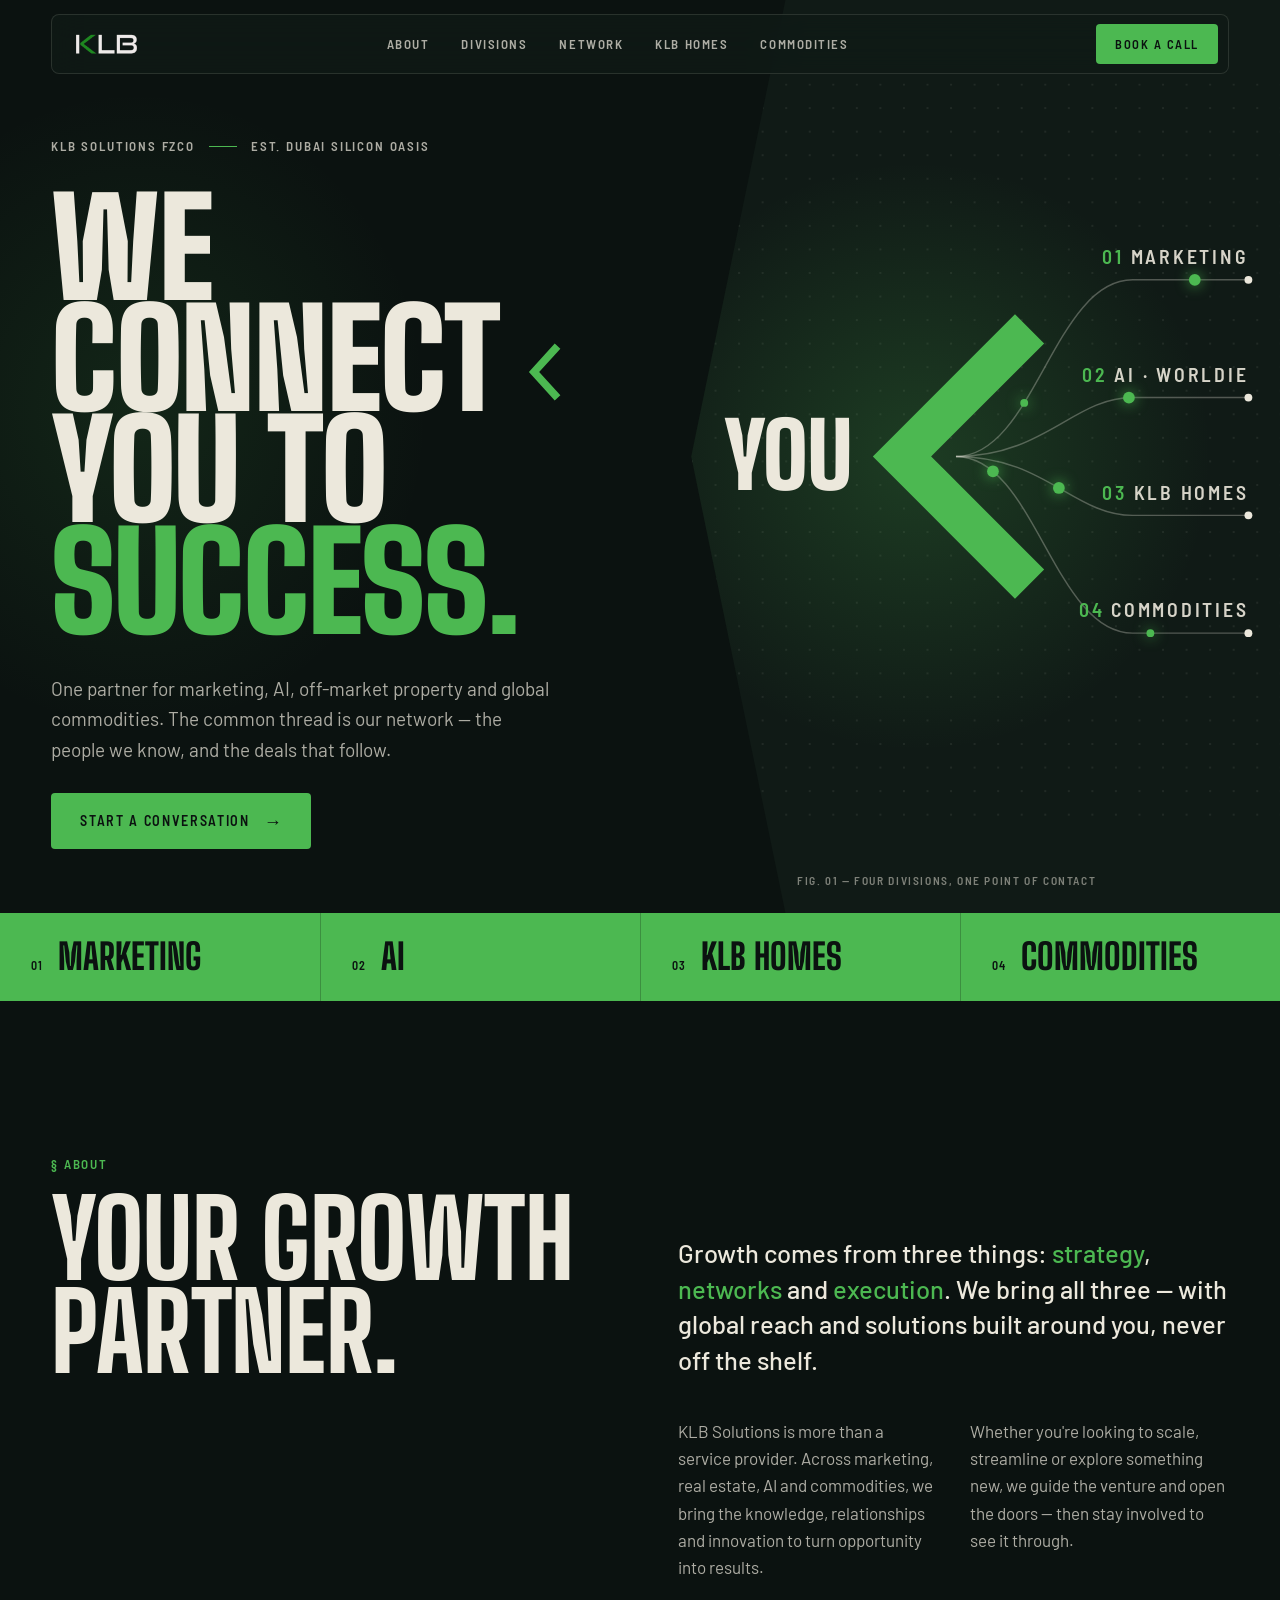
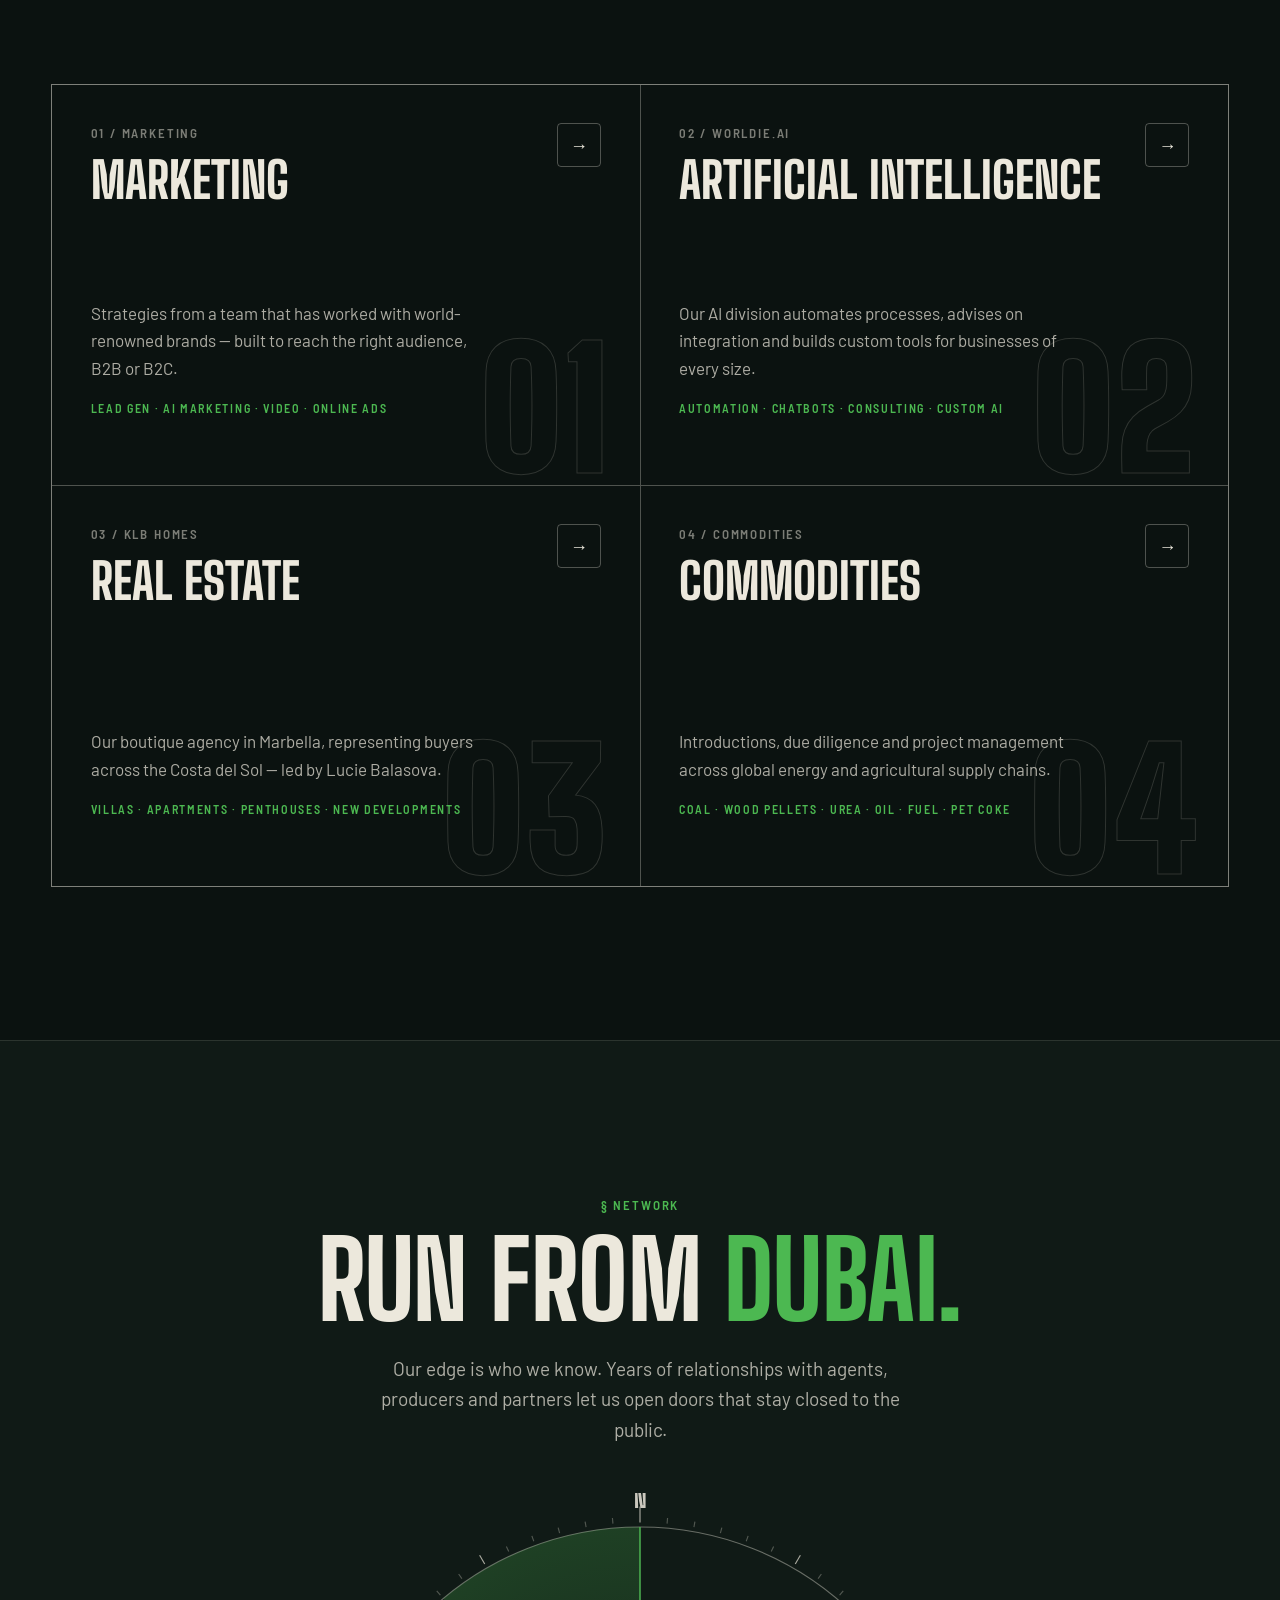
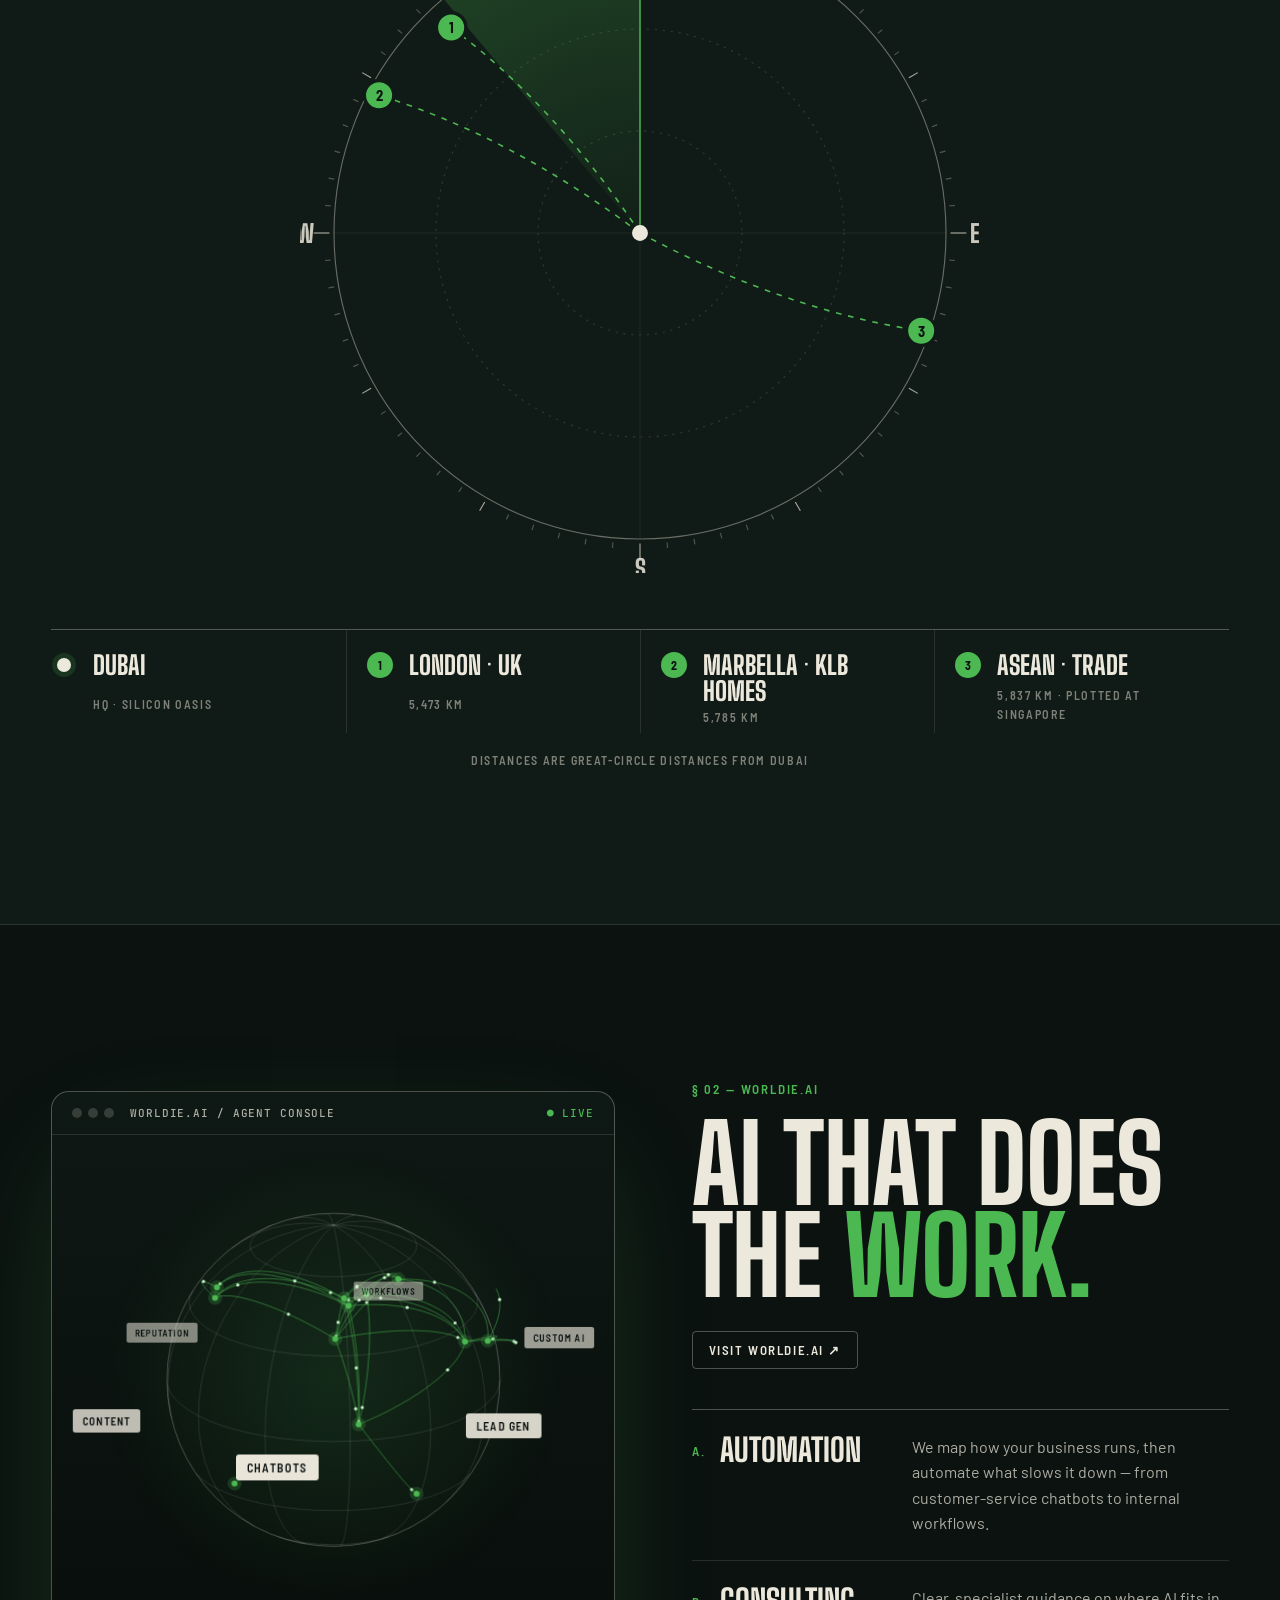
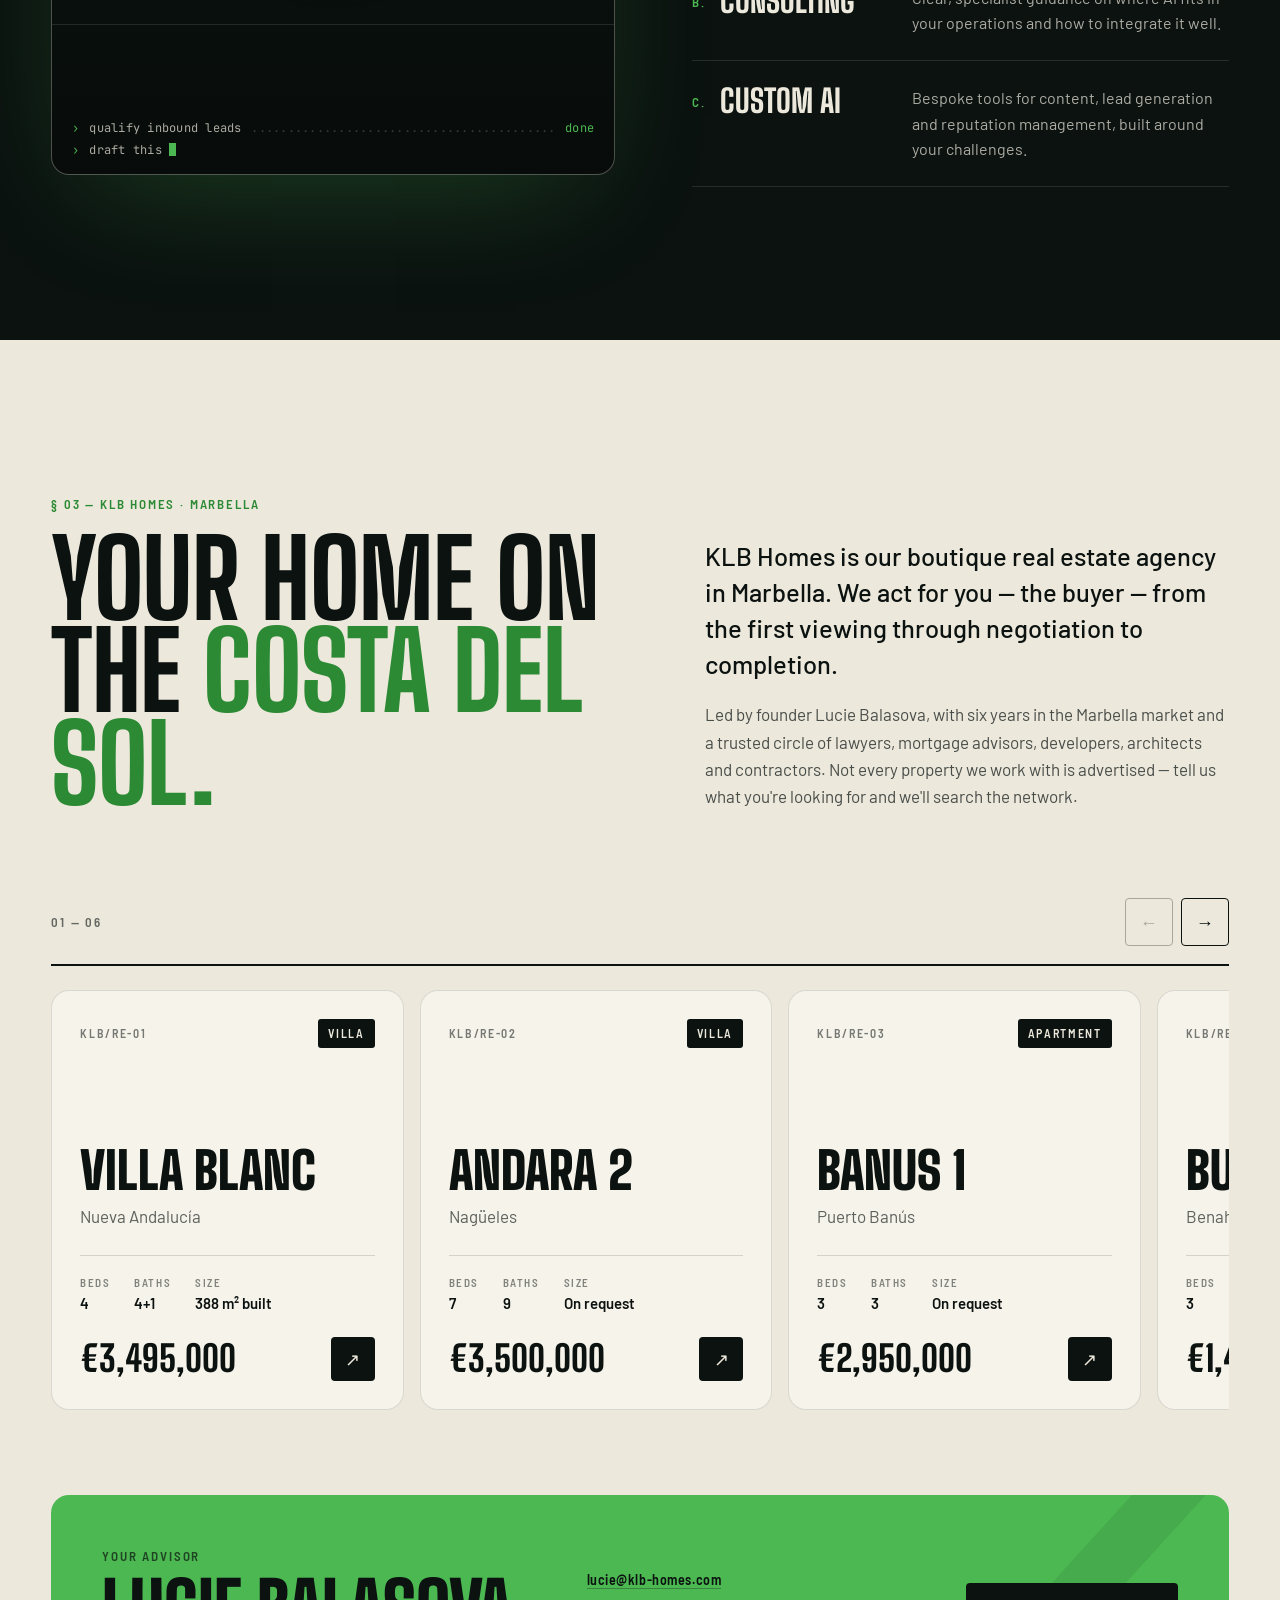
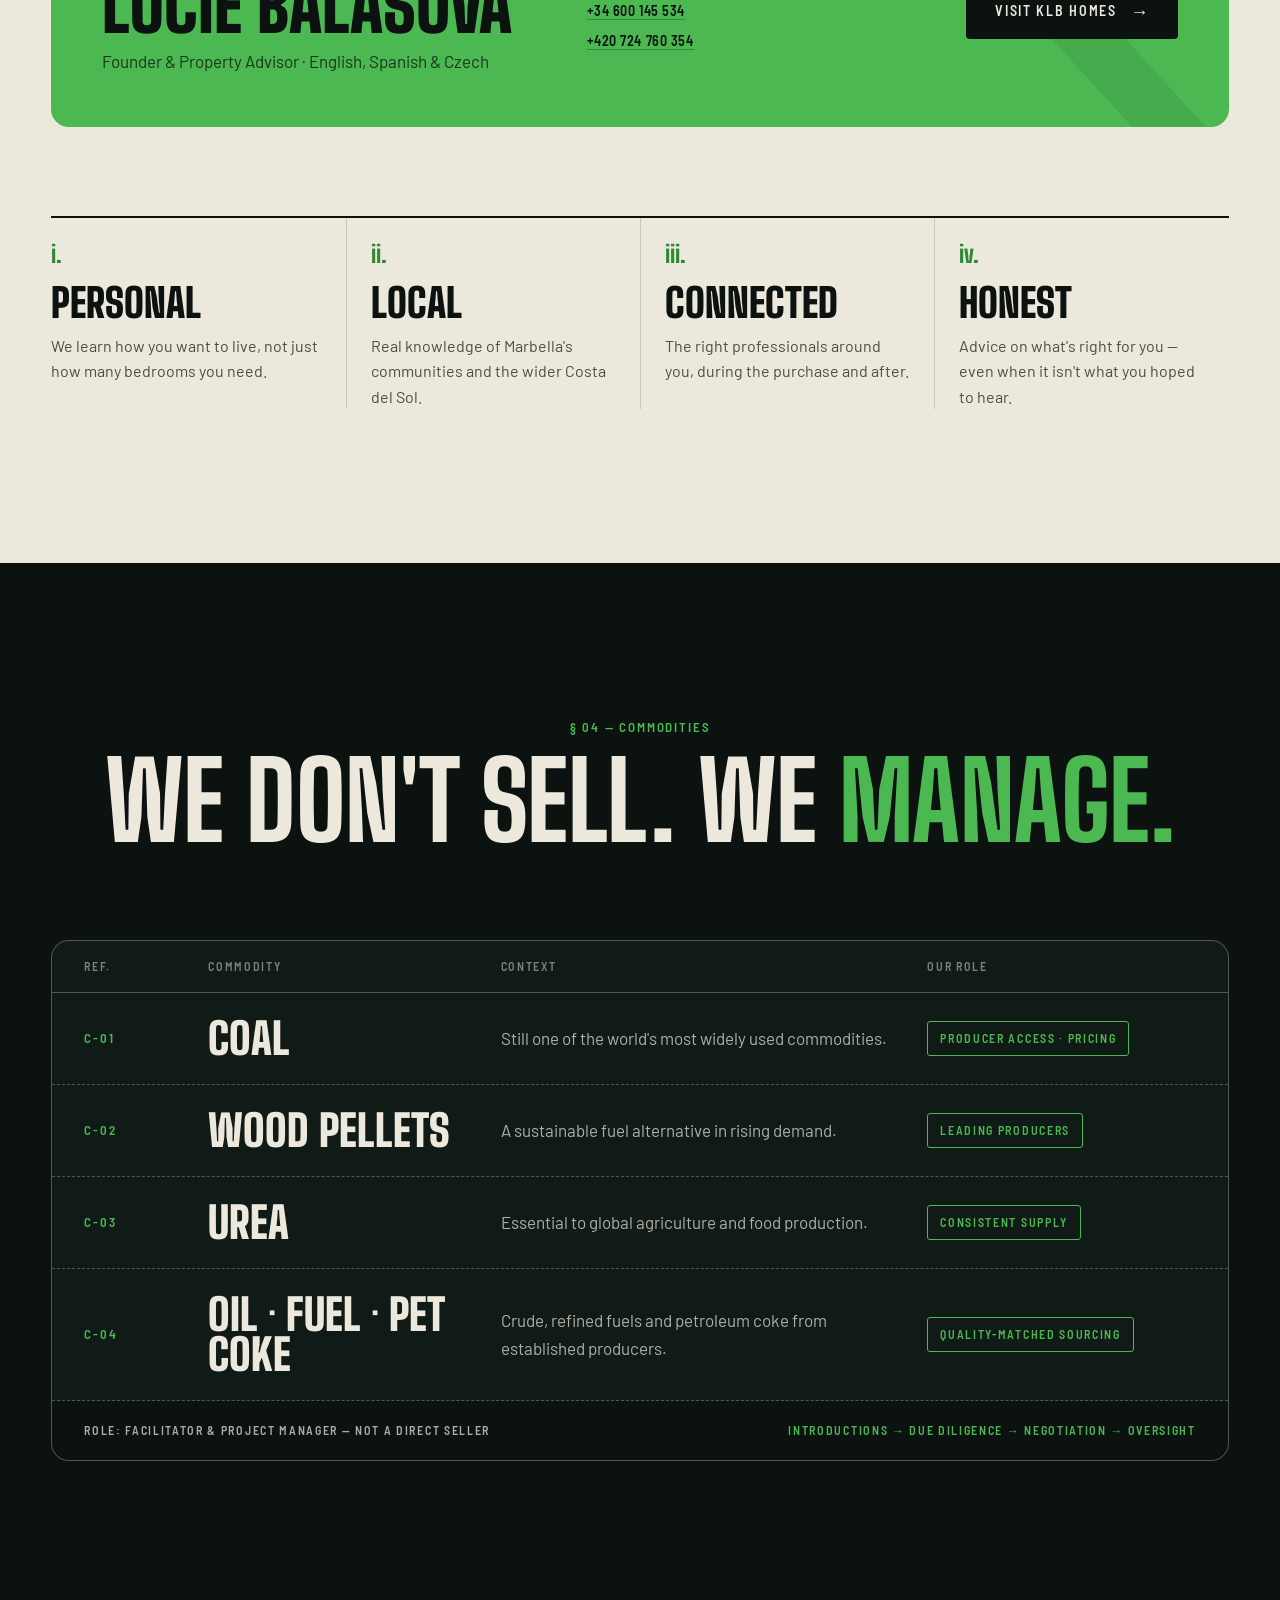
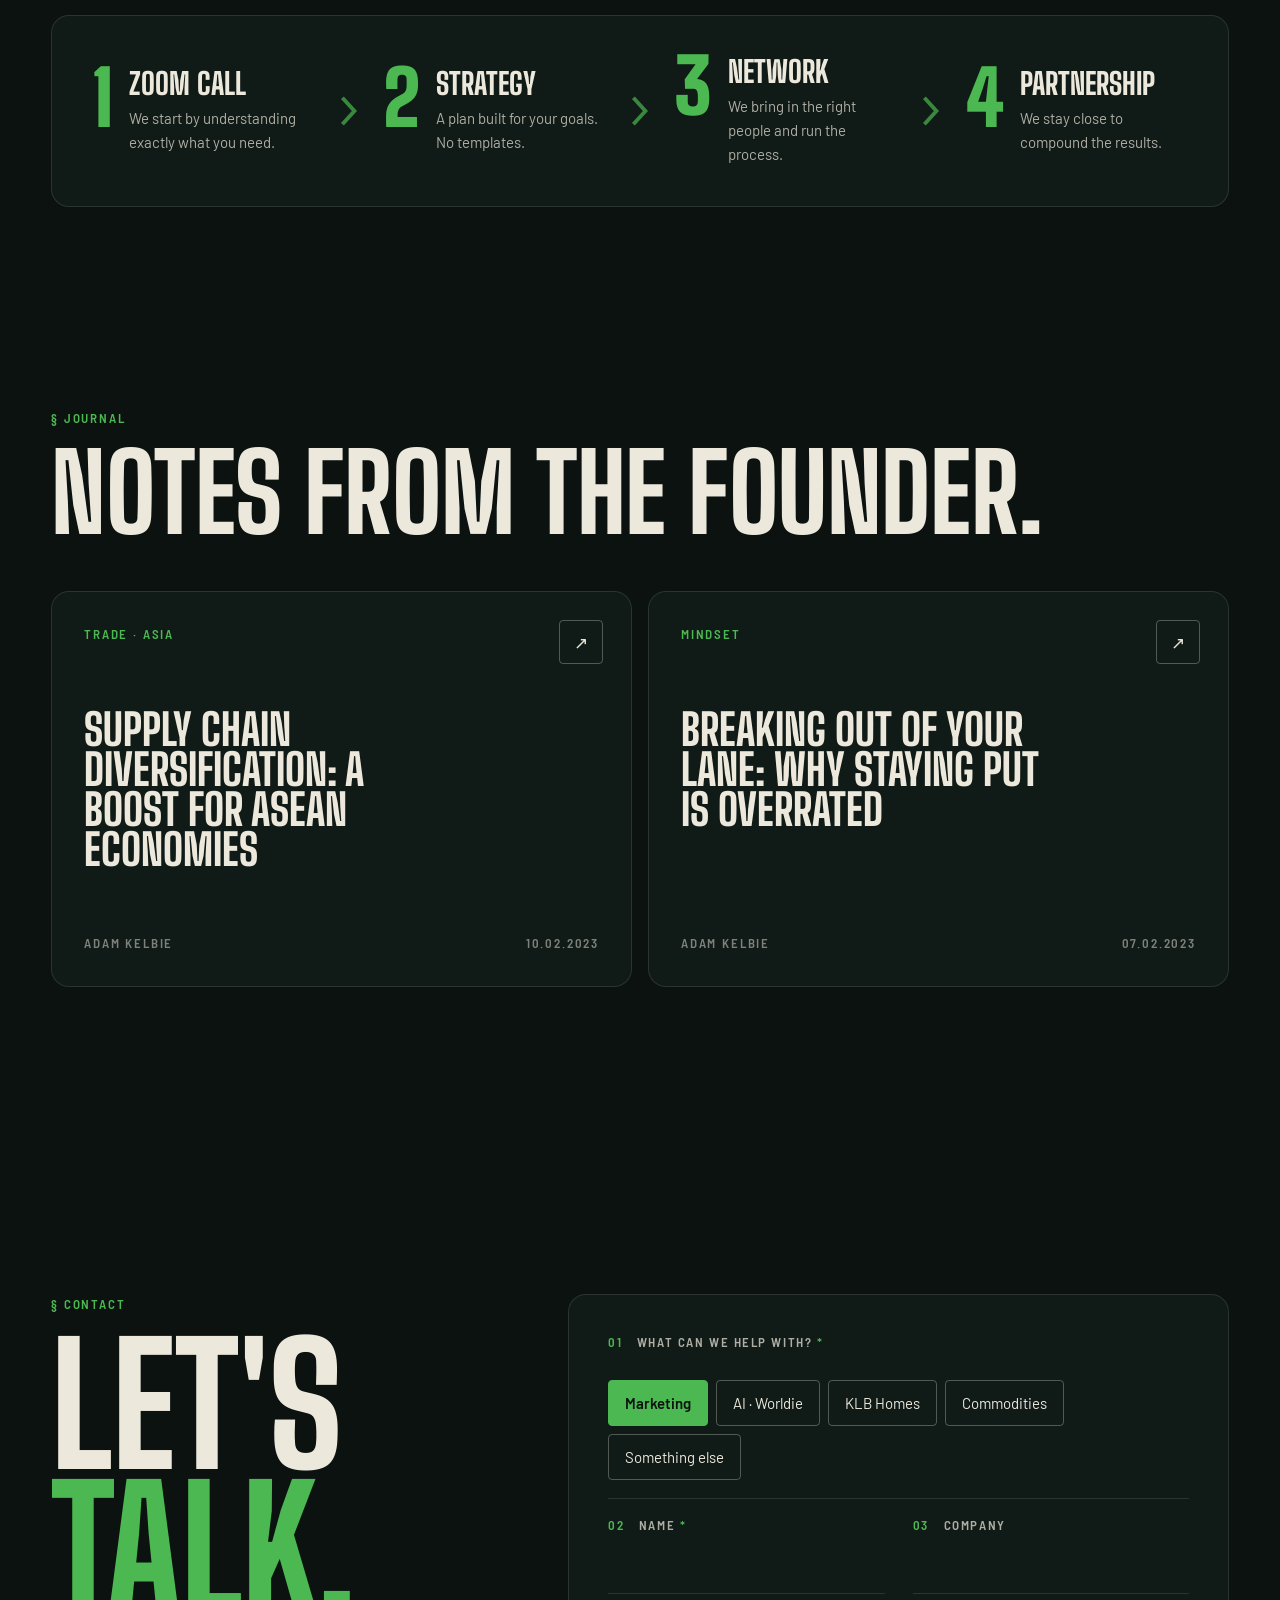
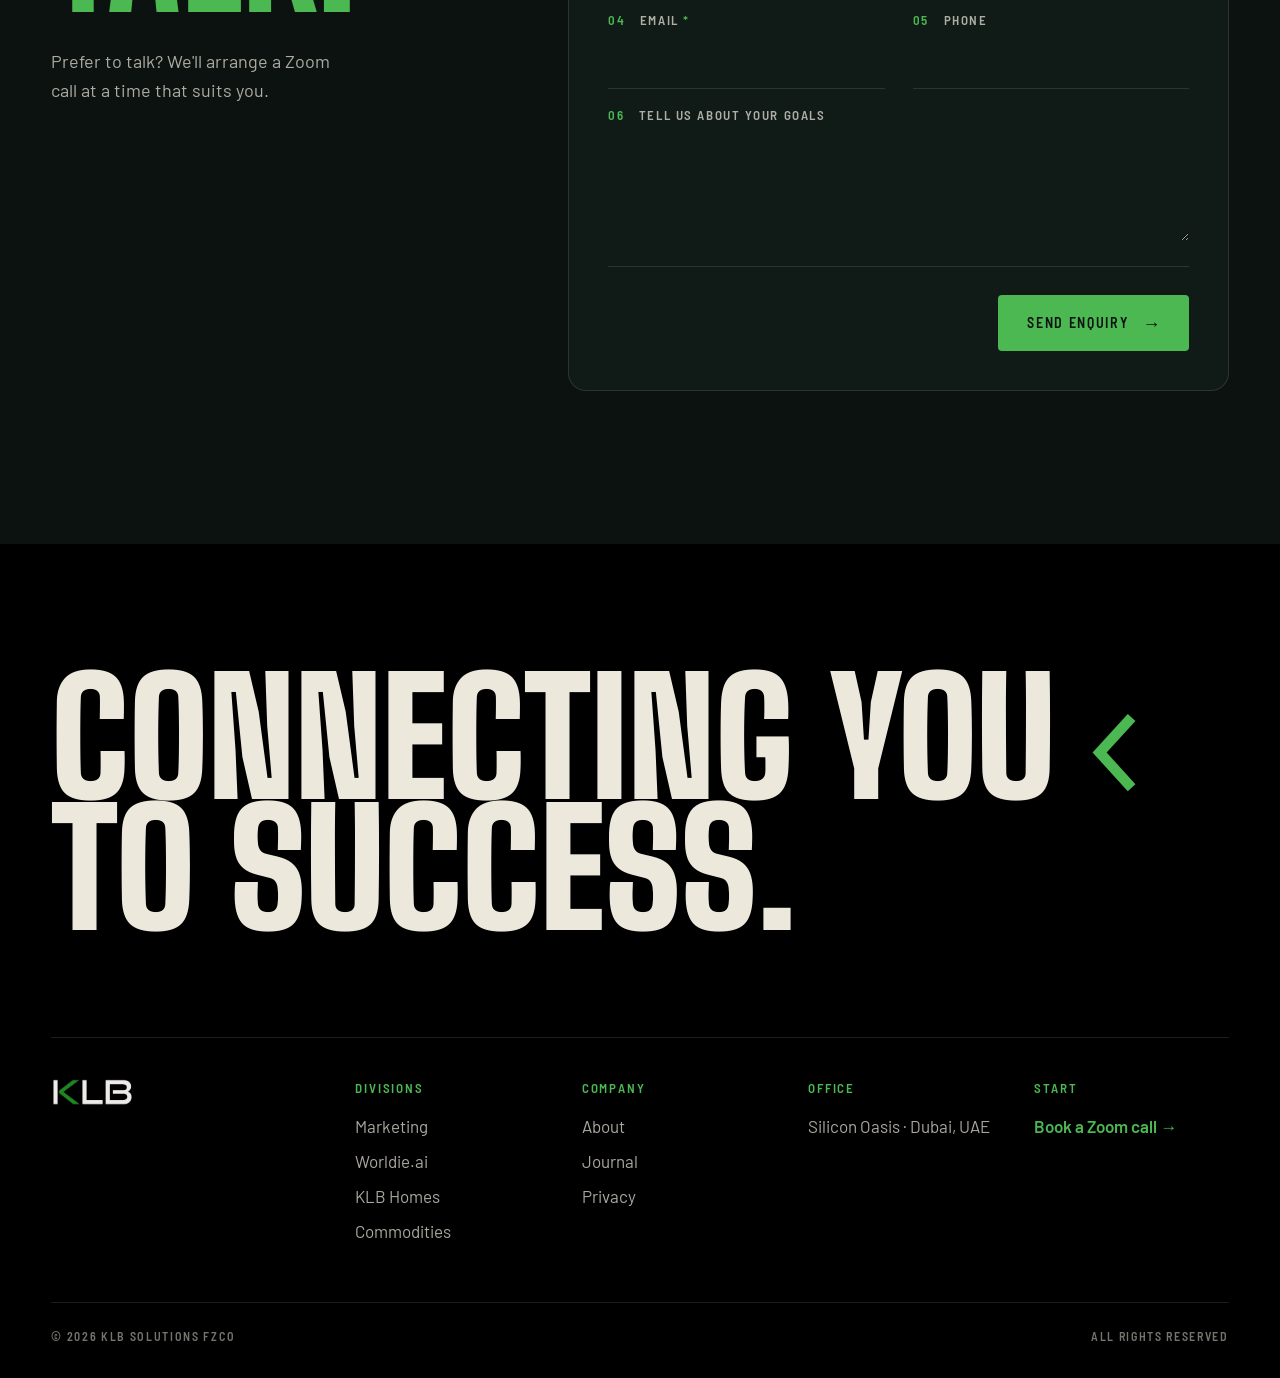
==== index.html @ 670a2d60 "Fix favicon: match the KLB logo and add PNG/ICO fallbacks The icon now uses the logo's K (bar plus f" ====
<!doctype html>
<html lang="en">
<head>
  <meta charset="utf-8">
  <meta name="viewport" content="width=device-width, initial-scale=1">
  <title>KLB Solutions — Marketing, AI, Real Estate &amp; Commodities | Dubai</title>
  <meta name="description" content="KLB Solutions FZCO is a Dubai-based connector across marketing, AI (Worldie.ai), off-market real estate (KLB Homes) and commodities facilitation.">
  <link rel="canonical" href="https://klb-solutions.com/">

  <meta property="og:type" content="website">
  <meta property="og:url" content="https://klb-solutions.com/">
  <meta property="og:title" content="KLB Solutions — Connecting you to success">
  <meta property="og:description" content="Marketing, AI, real estate and commodities — one network, run from Dubai Silicon Oasis.">
  <meta property="og:image" content="https://klb-solutions.com/assets/klb-logo.png">
  <meta name="twitter:card" content="summary_large_image">
  <meta name="twitter:title" content="KLB Solutions — Connecting you to success">
  <meta name="twitter:description" content="Marketing, AI, real estate and commodities — one network, run from Dubai Silicon Oasis.">
  <meta name="twitter:image" content="https://klb-solutions.com/assets/klb-logo.png">
  <meta name="theme-color" content="#0B1210">

  <link rel="icon" href="assets/favicon.ico" sizes="any">
  <link rel="icon" href="assets/favicon.svg" type="image/svg+xml">
  <link rel="icon" href="assets/favicon-32.png" type="image/png" sizes="32x32">
  <link rel="apple-touch-icon" href="assets/apple-touch-icon.png">
  <link rel="preconnect" href="https://fonts.googleapis.com">
  <link rel="preconnect" href="https://fonts.gstatic.com" crossorigin>
  <link href="https://fonts.googleapis.com/css2?family=Big+Shoulders+Display:wght@500;700;800;900&family=Barlow:wght@400;500;600&family=Barlow+Semi+Condensed:wght@500;600&family=JetBrains+Mono:wght@400;500&display=swap" rel="stylesheet">
  <link rel="stylesheet" href="styles.css">
</head>
<body>

<svg width="0" height="0" style="position:absolute" aria-hidden="true">
  <symbol id="chev" viewBox="0 0 60 100"><path d="M52 6 12 50l40 44" fill="none" stroke="currentColor" stroke-width="13" stroke-linejoin="miter" stroke-miterlimit="10"/></symbol>
  <symbol id="chev-r" viewBox="0 0 60 100"><path d="M8 6l40 44-40 44" fill="none" stroke="currentColor" stroke-width="13" stroke-linejoin="miter" stroke-miterlimit="10"/></symbol>
</svg>

<a class="skip" href="#main">Skip to content</a>

<!-- ============ Header ============ -->
<header class="site-header" id="top">
  <div class="header-pill">
    <button class="menu-btn" aria-expanded="false" aria-controls="mobile-nav">Menu</button>
    <nav class="nav-main" aria-label="Primary">
      <a href="#about">About</a>
      <a href="#divisions">Divisions</a>
      <a href="#network">Network</a>
      <a href="#homes">KLB Homes</a>
      <a href="#commodities">Commodities</a>
    </nav>
    <a class="logo" href="#top" aria-label="KLB Solutions — home">
      <img src="assets/klb-logo.png" alt="KLB" width="856" height="291">
    </a>
    <div class="header-right">
      <a class="btn btn-green btn-sm" href="#contact">Book a call</a>
    </div>
  </div>
  <nav class="mobile-nav" id="mobile-nav" aria-label="Mobile" hidden>
    <a href="#about">About</a>
    <a href="#divisions">Divisions</a>
    <a href="#network">Network</a>
    <a href="#homes">KLB Homes</a>
    <a href="#commodities">Commodities</a>
  </nav>
</header>

<main id="main">

<!-- ============ 1. Hero ============ -->
<section class="hero">
  <div class="hero-text">
    <div class="hero-meta mono">
      <span>KLB Solutions FZCO</span>
      <span class="sep" aria-hidden="true"></span>
      <span>Est. Dubai Silicon Oasis</span>
    </div>
    <h1 class="hero-title">
      <span class="line">We</span>
      <span class="line">connect <svg class="chev-inline" aria-label="&lt;"><use href="#chev"/></svg></span>
      <span class="line">you to</span>
      <span class="line accent">success.</span>
    </h1>
    <div class="hero-foot">
      <p class="hero-intro">One partner for marketing, AI, off-market property and global commodities. The common thread is our network — the people we know, and the deals that follow.</p>
      <a class="btn btn-green" href="#contact">Start a conversation <span class="arr">→</span></a>
    </div>
  </div>

  <figure class="hero-fig">
    <div class="hero-panel">
      <svg class="hero-svg" viewBox="0 0 600 760" preserveAspectRatio="xMidYMid meet" role="img" aria-label="Four divisions — Marketing, AI · Worldie, KLB Homes and Commodities — converge on the KLB chevron pointing at you">
        <defs>
          <pattern id="dots" width="24" height="24" patternUnits="userSpaceOnUse">
            <circle cx="1" cy="1" r="1" fill="rgba(236,232,220,.1)"/>
          </pattern>
          <radialGradient id="glow" cx="230" cy="380" r="300" gradientUnits="userSpaceOnUse">
            <stop offset="0" stop-color="#4CB851" stop-opacity=".22"/>
            <stop offset="1" stop-color="#4CB851" stop-opacity="0"/>
          </radialGradient>
        </defs>
        <rect width="600" height="760" fill="url(#dots)"/>
        <rect width="600" height="760" fill="url(#glow)"/>

        <g class="routes">
          <path id="r1" d="M568 200 H450 C370 200 350 380 270 380"/>
          <path id="r2" d="M568 320 H450 C390 320 360 380 270 380"/>
          <path id="r3" d="M568 440 H450 C390 440 360 380 270 380"/>
          <path id="r4" d="M568 560 H450 C370 560 350 380 270 380"/>
        </g>
        <g class="route-labels svg-label">
          <text x="568" y="184" text-anchor="end"><tspan class="n">01</tspan> Marketing</text>
          <text x="568" y="304" text-anchor="end"><tspan class="n">02</tspan> AI · Worldie</text>
          <text x="568" y="424" text-anchor="end"><tspan class="n">03</tspan> KLB Homes</text>
          <text x="568" y="544" text-anchor="end"><tspan class="n">04</tspan> Commodities</text>
        </g>
        <g class="route-ends">
          <circle cx="568" cy="200" r="4"/><circle cx="568" cy="320" r="4"/>
          <circle cx="568" cy="440" r="4"/><circle cx="568" cy="560" r="4"/>
        </g>
        <g class="pulses">
          <circle r="6"><animateMotion dur="3.4s" repeatCount="indefinite" begin="0s"><mpath href="#r1"/></animateMotion></circle>
          <circle r="6"><animateMotion dur="3.4s" repeatCount="indefinite" begin="-.85s"><mpath href="#r2"/></animateMotion></circle>
          <circle r="6"><animateMotion dur="3.4s" repeatCount="indefinite" begin="-1.7s"><mpath href="#r3"/></animateMotion></circle>
          <circle r="6"><animateMotion dur="3.4s" repeatCount="indefinite" begin="-2.55s"><mpath href="#r4"/></animateMotion></circle>
          <circle r="4"><animateMotion dur="3.4s" repeatCount="indefinite" begin="-2.1s"><mpath href="#r1"/></animateMotion></circle>
          <circle r="4"><animateMotion dur="3.4s" repeatCount="indefinite" begin="-.4s"><mpath href="#r4"/></animateMotion></circle>
        </g>
        <path class="hero-chev" d="M345 250 215 380l130 130"/>
        <text class="you" x="34" y="414">YOU</text>
      </svg>
    </div>
    <figcaption class="mono">Fig. 01 — Four divisions, one point of contact</figcaption>
  </figure>
</section>

<!-- ============ 2. Division strip ============ -->
<nav class="strip" aria-label="Divisions">
  <a href="#marketing"><span class="mono">01</span> Marketing</a>
  <a href="#ai"><span class="mono">02</span> AI</a>
  <a href="#homes"><span class="mono">03</span> KLB Homes</a>
  <a href="#commodities"><span class="mono">04</span> Commodities</a>
</nav>

<!-- ============ 3. About + divisions index ============ -->
<section class="section wrap" id="about">
  <div class="about-head">
    <p class="label mono">§ About</p>
    <h2 class="h2 reveal">Your growth <em>partner.</em></h2>
    <p class="lead reveal">Growth comes from three things: <em>strategy</em>, <em>networks</em> and <em>execution</em>. We bring all three — with global reach and solutions built around you, never off the shelf.</p>
  </div>
  <div class="about-body">
    <p>KLB Solutions is more than a service provider. Across marketing, real estate, AI and commodities, we bring the knowledge, relationships and innovation to turn opportunity into results.</p>
    <p>Whether you're looking to scale, streamline or explore something new, we guide the venture and open the doors — then stay involved to see it through.</p>
  </div>

  <div class="index" id="divisions">
    <a class="index-row" href="#marketing" id="marketing">
      <span class="idx-num" aria-hidden="true">01</span>
      <span class="idx-main">
        <span class="mono idx-label">01 / Marketing</span>
        <span class="idx-head">Marketing</span>
      </span>
      <span class="idx-side">
        <span class="idx-desc">Strategies from a team that has worked with world-renowned brands — built to reach the right audience, B2B or B2C.</span>
        <span class="idx-tags mono">Lead gen · AI marketing · Video · Online ads</span>
      </span>
      <span class="idx-arr" aria-hidden="true">→</span>
    </a>
    <a class="index-row" href="#ai">
      <span class="idx-num" aria-hidden="true">02</span>
      <span class="idx-main">
        <span class="mono idx-label">02 / Worldie.ai</span>
        <span class="idx-head">Artificial Intelligence</span>
      </span>
      <span class="idx-side">
        <span class="idx-desc">Our AI division automates processes, advises on integration and builds custom tools for businesses of every size.</span>
        <span class="idx-tags mono">Automation · Chatbots · Consulting · Custom AI</span>
      </span>
      <span class="idx-arr" aria-hidden="true">→</span>
    </a>
    <a class="index-row" href="#homes">
      <span class="idx-num" aria-hidden="true">03</span>
      <span class="idx-main">
        <span class="mono idx-label">03 / KLB Homes</span>
        <span class="idx-head">Real Estate</span>
      </span>
      <span class="idx-side">
        <span class="idx-desc">Our boutique agency in Marbella, representing buyers across the Costa del Sol — led by Lucie Balasova.</span>
        <span class="idx-tags mono">Villas · Apartments · Penthouses · New developments</span>
      </span>
      <span class="idx-arr" aria-hidden="true">→</span>
    </a>
    <a class="index-row" href="#commodities">
      <span class="idx-num" aria-hidden="true">04</span>
      <span class="idx-main">
        <span class="mono idx-label">04 / Commodities</span>
        <span class="idx-head">Commodities</span>
      </span>
      <span class="idx-side">
        <span class="idx-desc">Introductions, due diligence and project management across global energy and agricultural supply chains.</span>
        <span class="idx-tags mono">Coal · Wood pellets · Urea · Oil · Fuel · Pet coke</span>
      </span>
      <span class="idx-arr" aria-hidden="true">→</span>
    </a>
  </div>
</section>

<!-- ============ 4. Network ============ -->
<section class="section section-deep" id="network">
  <div class="wrap">
    <div class="center-head">
      <p class="label mono">§ Network</p>
      <h2 class="h2 reveal">Run from <em class="accent">Dubai.</em></h2>
      <p class="body-lg">Our edge is who we know. Years of relationships with agents, producers and partners let us open doors that stay closed to the public.</p>
    </div>
    <div class="radar-wrap">
      <svg class="radar" id="radar" viewBox="0 0 600 600" role="img" aria-label="Range chart centred on Dubai with rings at 2,000, 4,000 and 6,000 km, showing routes to London, Marbella and Singapore"></svg>
    </div>
    <ol class="legend">
      <li><span class="mk mk-hq" aria-hidden="true"></span><span class="lg-place">Dubai</span><span class="lg-note mono">HQ · Silicon Oasis</span></li>
      <li><span class="mk" aria-hidden="true">1</span><span class="lg-place">London · UK</span><span class="lg-note mono">5,473 km</span></li>
      <li><span class="mk" aria-hidden="true">2</span><span class="lg-place">Marbella · KLB Homes</span><span class="lg-note mono">5,785 km</span></li>
      <li><span class="mk" aria-hidden="true">3</span><span class="lg-place">ASEAN · trade</span><span class="lg-note mono">5,837 km · plotted at Singapore</span></li>
    </ol>
    <p class="fine mono">Distances are great-circle distances from Dubai</p>
  </div>
</section>

<!-- ============ 5. AI — Worldie.ai ============ -->
<section class="section wrap" id="ai">
  <div class="ai">
    <div class="console" aria-label="Illustrative Worldie.ai agent console">
      <div class="console-bar mono">
        <span class="dots" aria-hidden="true"><i></i><i></i><i></i></span>
        <span>worldie.ai / agent console</span>
        <span class="live">● Live</span>
      </div>
      <div class="console-stage">
        <canvas id="globe" aria-hidden="true"></canvas>
        <div class="orbit" id="orbit" aria-hidden="true">
          <span>Lead gen</span><span>Chatbots</span><span>Content</span><span>Reputation</span><span>Workflows</span><span>Custom AI</span>
        </div>
      </div>
      <div class="console-log mono" id="console-log" aria-live="off"></div>
    </div>

    <div class="ai-copy">
      <p class="label mono">§ 02 — Worldie.ai</p>
      <h2 class="h2 reveal">AI that does the <em class="accent">work.</em></h2>
      <a class="link-ext" href="https://www.worldie.ai" target="_blank" rel="noopener">Visit worldie.ai ↗</a>
      <dl class="services">
        <div><dt><span class="mono">A.</span> Automation</dt><dd>We map how your business runs, then automate what slows it down — from customer-service chatbots to internal workflows.</dd></div>
        <div><dt><span class="mono">B.</span> Consulting</dt><dd>Clear, specialist guidance on where AI fits in your operations and how to integrate it well.</dd></div>
        <div><dt><span class="mono">C.</span> Custom AI</dt><dd>Bespoke tools for content, lead generation and reputation management, built around your challenges.</dd></div>
      </dl>
    </div>
  </div>
</section>

<!-- ============ 6. KLB Homes ============ -->
<section class="section section-cream" id="homes">
  <div class="wrap">
    <div class="homes-head">
      <div>
        <p class="label mono">§ 03 — KLB Homes · Marbella</p>
        <h2 class="h2 reveal">Your home on the <em class="accent">Costa del Sol.</em></h2>
      </div>
      <div class="reveal">
        <p class="lead">KLB Homes is our boutique real estate agency in Marbella. We act for you — the buyer — from the first viewing through negotiation to completion.</p>
        <p class="body">Led by founder Lucie Balasova, with six years in the Marbella market and a trusted circle of lawyers, mortgage advisors, developers, architects and contractors. Not every property we work with is advertised — tell us what you're looking for and we'll search the network.</p>
      </div>
    </div>

    <div class="ls-bar">
      <span class="mono ls-count" aria-hidden="true">01 — 06</span>
      <div class="ls-nav">
        <button type="button" data-dir="-1" aria-label="Previous listings">←</button>
        <button type="button" data-dir="1" aria-label="Next listings">→</button>
      </div>
    </div>
    <div class="listings" id="listings" tabindex="0" aria-label="Listings">
      <a class="listing" href="https://klb-homes.vercel.app/buy/villa-blanc" target="_blank" rel="noopener">
        <div class="ls-top mono"><span>KLB/RE-01</span><span class="pill">Villa</span></div>
        <h3>Villa Blanc</h3><p class="ls-area">Nueva Andalucía</p>
        <dl class="ls-specs"><div><dt class="mono">Beds</dt><dd>4</dd></div><div><dt class="mono">Baths</dt><dd>4+1</dd></div><div><dt class="mono">Size</dt><dd>388 m² built</dd></div></dl>
        <div class="ls-price"><span>€3,495,000</span><span class="arr">↗</span></div>
      </a>
      <a class="listing" href="https://klb-homes.vercel.app/buy/andara-2" target="_blank" rel="noopener">
        <div class="ls-top mono"><span>KLB/RE-02</span><span class="pill">Villa</span></div>
        <h3>Andara 2</h3><p class="ls-area">Nagüeles</p>
        <dl class="ls-specs"><div><dt class="mono">Beds</dt><dd>7</dd></div><div><dt class="mono">Baths</dt><dd>9</dd></div><div><dt class="mono">Size</dt><dd>On request</dd></div></dl>
        <div class="ls-price"><span>€3,500,000</span><span class="arr">↗</span></div>
      </a>
      <a class="listing" href="https://klb-homes.vercel.app/buy/banus-1" target="_blank" rel="noopener">
        <div class="ls-top mono"><span>KLB/RE-03</span><span class="pill">Apartment</span></div>
        <h3>Banus 1</h3><p class="ls-area">Puerto Banús</p>
        <dl class="ls-specs"><div><dt class="mono">Beds</dt><dd>3</dd></div><div><dt class="mono">Baths</dt><dd>3</dd></div><div><dt class="mono">Size</dt><dd>On request</dd></div></dl>
        <div class="ls-price"><span>€2,950,000</span><span class="arr">↗</span></div>
      </a>
      <a class="listing" href="https://klb-homes.vercel.app/buy/buenavista-ph" target="_blank" rel="noopener">
        <div class="ls-top mono"><span>KLB/RE-04</span><span class="pill">Penthouse</span></div>
        <h3>Buenavista PH</h3><p class="ls-area">Benahavís</p>
        <dl class="ls-specs"><div><dt class="mono">Beds</dt><dd>3</dd></div><div><dt class="mono">Baths</dt><dd>2</dd></div><div><dt class="mono">Size</dt><dd>On request</dd></div></dl>
        <div class="ls-price"><span>€1,495,000</span><span class="arr">↗</span></div>
      </a>
      <a class="listing" href="https://klb-homes.vercel.app/buy/the-hills-1" target="_blank" rel="noopener">
        <div class="ls-top mono"><span>KLB/RE-05</span><span class="pill">Villa</span></div>
        <h3>The Hills 1</h3><p class="ls-area">La Quinta</p>
        <dl class="ls-specs"><div><dt class="mono">Beds</dt><dd>6</dd></div><div><dt class="mono">Baths</dt><dd>6</dd></div><div><dt class="mono">Size</dt><dd>On request</dd></div></dl>
        <div class="ls-price"><span>€13,800,000</span><span class="arr">↗</span></div>
      </a>
      <a class="listing" href="https://klb-homes.vercel.app/buy/cerquilla-59" target="_blank" rel="noopener">
        <div class="ls-top mono"><span>KLB/RE-06</span><span class="pill">Villa</span></div>
        <h3>Cerquilla 59</h3><p class="ls-area">La Cerquilla</p>
        <dl class="ls-specs"><div><dt class="mono">Beds</dt><dd>7</dd></div><div><dt class="mono">Baths</dt><dd>6</dd></div><div><dt class="mono">Size</dt><dd>2,548 m² plot</dd></div></dl>
        <div class="ls-price"><span>€7,950,000</span><span class="arr">↗</span></div>
      </a>
    </div>

    <div class="advisor">
      <div class="adv-mark" aria-hidden="true"><svg><use href="#chev"/></svg></div>
      <div class="adv-id">
        <p class="label mono">Your advisor</p>
        <p class="adv-name">Lucie Balasova</p>
        <p class="adv-role">Founder &amp; Property Advisor · English, Spanish &amp; Czech</p>
      </div>
      <ul class="adv-contact mono">
        <li><a href="mailto:lucie@klb-homes.com">lucie@klb-homes.com</a></li>
        <li><a href="tel:+34600145534">+34 600 145 534</a></li>
        <li><a href="tel:+420724760354">+420 724 760 354</a></li>
      </ul>
      <a class="btn btn-ink" href="https://klb-homes.vercel.app/" target="_blank" rel="noopener">Visit KLB Homes <span class="arr">→</span></a>
    </div>

    <ol class="principles">
      <li><span class="pr-no">i.</span><h3>Personal</h3><p>We learn how you want to live, not just how many bedrooms you need.</p></li>
      <li><span class="pr-no">ii.</span><h3>Local</h3><p>Real knowledge of Marbella's communities and the wider Costa del Sol.</p></li>
      <li><span class="pr-no">iii.</span><h3>Connected</h3><p>The right professionals around you, during the purchase and after.</p></li>
      <li><span class="pr-no">iv.</span><h3>Honest</h3><p>Advice on what's right for you — even when it isn't what you hoped to hear.</p></li>
    </ol>
  </div>
</section>

<!-- ============ 7. Commodities ============ -->
<section class="section wrap" id="commodities">
  <div class="center-head">
    <p class="label mono">§ 04 — Commodities</p>
    <h2 class="h2 reveal">We don't sell. We <em class="accent">manage.</em></h2>
  </div>

  <div class="manifest" role="table" aria-label="Commodities">
    <div class="mf-row mf-head mono" role="row">
      <span role="columnheader">Ref.</span><span role="columnheader">Commodity</span><span role="columnheader">Context</span><span role="columnheader">Our role</span>
    </div>
    <div class="mf-row" role="row">
      <span class="mono mf-ref" role="cell">C-01</span><span class="mf-name" role="cell">Coal</span><span class="mf-ctx" role="cell">Still one of the world's most widely used commodities.</span><span class="mono mf-role" role="cell">Producer access · pricing</span>
    </div>
    <div class="mf-row" role="row">
      <span class="mono mf-ref" role="cell">C-02</span><span class="mf-name" role="cell">Wood Pellets</span><span class="mf-ctx" role="cell">A sustainable fuel alternative in rising demand.</span><span class="mono mf-role" role="cell">Leading producers</span>
    </div>
    <div class="mf-row" role="row">
      <span class="mono mf-ref" role="cell">C-03</span><span class="mf-name" role="cell">Urea</span><span class="mf-ctx" role="cell">Essential to global agriculture and food production.</span><span class="mono mf-role" role="cell">Consistent supply</span>
    </div>
    <div class="mf-row" role="row">
      <span class="mono mf-ref" role="cell">C-04</span><span class="mf-name" role="cell">Oil · Fuel · Pet Coke</span><span class="mf-ctx" role="cell">Crude, refined fuels and petroleum coke from established producers.</span><span class="mono mf-role" role="cell">Quality-matched sourcing</span>
    </div>
    <div class="mf-foot mono">
      <span>Role: facilitator &amp; project manager — not a direct seller</span>
      <span>Introductions → Due diligence → Negotiation → Oversight</span>
    </div>
  </div>
</section>

<!-- ============ 8. How we work ============ -->
<section class="process-wrap wrap" id="process" aria-label="How we work">
  <ol class="process">
    <li><span class="pc-no">1</span><h3>Zoom call</h3><p>We start by understanding exactly what you need.</p></li>
    <li class="pc-chev" aria-hidden="true"><svg><use href="#chev-r"/></svg></li>
    <li><span class="pc-no">2</span><h3>Strategy</h3><p>A plan built for your goals. No templates.</p></li>
    <li class="pc-chev" aria-hidden="true"><svg><use href="#chev-r"/></svg></li>
    <li><span class="pc-no">3</span><h3>Network</h3><p>We bring in the right people and run the process.</p></li>
    <li class="pc-chev" aria-hidden="true"><svg><use href="#chev-r"/></svg></li>
    <li><span class="pc-no">4</span><h3>Partnership</h3><p>We stay close to compound the results.</p></li>
  </ol>
</section>

<!-- ============ 9. Journal ============ -->
<section class="section wrap" id="journal">
  <div class="journal-head">
    <p class="label mono">§ Journal</p>
    <h2 class="h2 reveal">Notes from the <em>founder.</em></h2>
  </div>
  <div class="journal">
    <a class="post" href="https://klb-solutions.com/blog">
      <span class="mono post-tag">Trade · Asia</span>
      <h3>Supply chain diversification: a boost for ASEAN economies</h3>
      <span class="mono post-meta"><span>Adam Kelbie</span><span>10.02.2023</span></span>
    </a>
    <a class="post" href="https://klb-solutions.com/blog">
      <span class="mono post-tag">Mindset</span>
      <h3>Breaking out of your lane: why staying put is overrated</h3>
      <span class="mono post-meta"><span>Adam Kelbie</span><span>07.02.2023</span></span>
    </a>
  </div>
</section>

<!-- ============ 10. Contact ============ -->
<section class="section wrap" id="contact">
  <div class="contact">
    <div class="contact-head">
      <p class="label mono">§ Contact</p>
      <h2 class="h2 reveal">Let's <em class="accent">talk.</em></h2>
      <p class="f-note">Prefer to talk? We'll arrange a Zoom call at a time that suits you.</p>
    </div>

    <form class="form" id="enquiry" novalidate>
      <fieldset class="f-row">
        <legend><span class="mono f-no">01</span> What can we help with? <span class="req" aria-hidden="true">*</span></legend>
        <div class="chips">
          <label><input type="radio" name="division" value="Marketing" checked><span>Marketing</span></label>
          <label><input type="radio" name="division" value="AI · Worldie"><span>AI · Worldie</span></label>
          <label><input type="radio" name="division" value="KLB Homes"><span>KLB Homes</span></label>
          <label><input type="radio" name="division" value="Commodities"><span>Commodities</span></label>
          <label><input type="radio" name="division" value="Something else"><span>Something else</span></label>
        </div>
      </fieldset>

      <fieldset class="f-row f-sub" id="property-type" hidden disabled>
        <legend><span class="mono f-no">—</span> Property type <span class="req" aria-hidden="true">*</span></legend>
        <div class="chips">
          <label><input type="radio" name="property" value="Villa" required><span>Villa</span></label>
          <label><input type="radio" name="property" value="Apartment"><span>Apartment</span></label>
          <label><input type="radio" name="property" value="Penthouse"><span>Penthouse</span></label>
          <label><input type="radio" name="property" value="New development"><span>New development</span></label>
        </div>
      </fieldset>

      <div class="f-grid">
        <label class="f-row f-field">
          <span class="f-lab"><span class="mono f-no">02</span> Name <span class="req" aria-hidden="true">*</span></span>
          <input type="text" name="name" autocomplete="name" required>
        </label>
        <label class="f-row f-field">
          <span class="f-lab"><span class="mono f-no">03</span> Company</span>
          <input type="text" name="company" autocomplete="organization">
        </label>
        <label class="f-row f-field">
          <span class="f-lab"><span class="mono f-no">04</span> Email <span class="req" aria-hidden="true">*</span></span>
          <input type="email" name="email" autocomplete="email" required>
        </label>
        <label class="f-row f-field">
          <span class="f-lab"><span class="mono f-no">05</span> Phone</span>
          <input type="tel" name="phone" autocomplete="tel">
        </label>
      </div>
      <label class="f-row f-field">
        <span class="f-lab"><span class="mono f-no">06</span> Tell us about your goals</span>
        <textarea name="goals" rows="4"></textarea>
      </label>

      <div class="f-submit">
        <button class="btn btn-green" type="submit">Send enquiry <span class="arr">→</span></button>
      </div>
      <p class="f-done" role="status" hidden>Received — we'll be in touch shortly to arrange a call.</p>
    </form>
  </div>
</section>

</main>

<!-- ============ Footer ============ -->
<footer class="site-footer">
  <div class="wrap">
    <p class="signoff">Connecting you <svg class="chev-inline" aria-label="&lt;"><use href="#chev"/></svg> to success.</p>
    <div class="foot-cols">
      <div class="foot-brand">
        <img src="assets/klb-logo.png" alt="KLB" width="856" height="291">
      </div>
      <div>
        <p class="label mono">Divisions</p>
        <ul><li><a href="#marketing">Marketing</a></li><li><a href="#ai">Worldie.ai</a></li><li><a href="#homes">KLB Homes</a></li><li><a href="#commodities">Commodities</a></li></ul>
      </div>
      <div>
        <p class="label mono">Company</p>
        <ul><li><a href="#about">About</a></li><li><a href="#journal">Journal</a></li><li><a href="/privacy">Privacy</a></li></ul>
      </div>
      <div>
        <p class="label mono">Office</p>
        <ul><li>Silicon Oasis · Dubai, UAE</li></ul>
      </div>
      <div>
        <p class="label mono">Start</p>
        <ul><li><a class="foot-cta" href="#contact">Book a Zoom call →</a></li></ul>
      </div>
    </div>
    <div class="fine-print mono">
      <span>© 2026 KLB Solutions FZCO</span>
      <span>All rights reserved</span>
    </div>
  </div>
</footer>

<script src="script.js" defer></script>
</body>
</html>
---- styles.css ----
/* ==========================================================================
   KLB Solutions — Design B ("Trade house": dark, condensed, industrial)
   ========================================================================== */

:root {
  --bg: #0B1210;
  --bg-2: #101A16;
  --bg-3: #17241F;
  --cream: #ECE8DC;
  --ink: #0B1210;
  --text: #ECE8DC;
  --text-soft: rgba(236, 232, 220, .72);
  --muted: rgba(236, 232, 220, .5);
  --line: rgba(236, 232, 220, .12);
  --line-strong: rgba(236, 232, 220, .3);
  --green: #4CB851;
  --green-ink: #2C8A34;
  --green-dim: rgba(76, 184, 81, .16);

  --f-display: "Big Shoulders Display", "Arial Narrow", Impact, sans-serif;
  --f-sans: "Barlow", "Helvetica Neue", Arial, sans-serif;
  --f-label: "Barlow Semi Condensed", "Arial Narrow", sans-serif;
  --f-code: "JetBrains Mono", ui-monospace, Menlo, monospace;

  --gutter: clamp(16px, 4vw, 56px);
  --max: 1400px;
  --header-h: 88px;
  --radius: 18px;
  --ease: cubic-bezier(.2, .7, .1, 1);
}

*, *::before, *::after { box-sizing: border-box; }
html { scroll-behavior: smooth; scroll-padding-top: var(--header-h); -webkit-text-size-adjust: 100%; }
body {
  margin: 0;
  background: var(--bg);
  color: var(--text);
  font: 400 17px/1.6 var(--f-sans);
  -webkit-font-smoothing: antialiased;
  overflow-x: hidden;
}
img, svg, canvas { display: block; max-width: 100%; }
[hidden] { display: none !important; }
a { color: inherit; text-decoration: none; }
h1, h2, h3, p, ol, ul, dl, dd, dt, figure, fieldset { margin: 0; padding: 0; }
ol, ul { list-style: none; }
fieldset { border: 0; min-width: 0; }
button, input, textarea { font: inherit; color: inherit; }
::selection { background: var(--green); color: var(--ink); }
em { font-style: normal; }

.skip { position: absolute; left: -999px; top: 8px; z-index: 100; background: var(--green); color: var(--ink); padding: 8px 14px; }
.skip:focus { left: 8px; }
:focus-visible { outline: 2px solid var(--green); outline-offset: 3px; }

.wrap { width: 100%; max-width: var(--max); margin-inline: auto; padding-inline: var(--gutter); }
.mono { font-family: var(--f-label); font-size: 13px; font-weight: 600; letter-spacing: .14em; text-transform: uppercase; }
.accent { color: var(--green); }

.label { color: var(--green); margin-bottom: 18px; }
.h2 {
  font: 800 clamp(56px, 8.4vw, 128px)/.86 var(--f-display);
  text-transform: uppercase;
  letter-spacing: -.005em;
  margin-bottom: 28px;
}
.lead { font: 500 clamp(21px, 2vw, 27px)/1.4 var(--f-sans); color: var(--text); }
.lead em { color: var(--green); }
.body-lg { font-size: 19px; color: var(--text-soft); max-width: 52ch; }
.fine { color: var(--muted); font-size: 12px; margin-top: 18px; text-align: center; }

/* Logo: the PNG is black-on-transparent; invert + hue-rotate keeps the green chevron green */
.logo img, .foot-brand img { filter: invert(1) hue-rotate(180deg) brightness(1.05); }

/* Buttons ---------------------------------------------------------------- */
.btn {
  display: inline-flex; align-items: center; gap: 14px;
  height: 56px; padding: 0 28px; border-radius: 4px;
  font: 600 14px/1 var(--f-label); letter-spacing: .12em; text-transform: uppercase;
  border: 1px solid transparent; cursor: pointer; white-space: nowrap;
  transition: background .25s var(--ease), color .25s var(--ease);
}
.btn .arr { font-size: 18px; letter-spacing: 0; transition: transform .3s var(--ease); }
.btn:hover .arr { transform: translateX(4px); }
.btn-green { background: var(--green); color: var(--ink); }
.btn-green:hover { background: var(--cream); }
.btn-ink { background: var(--ink); color: var(--cream); }
.btn-ink:hover { background: var(--bg-3); }
.btn-sm { height: 40px; padding: 0 18px; font-size: 12.5px; }

/* Header ----------------------------------------------------------------- */
.site-header { position: fixed; top: 14px; left: 0; right: 0; z-index: 50; padding-inline: var(--gutter); }
.header-pill {
  max-width: var(--max); margin: 0 auto;
  height: 60px; padding: 0 10px 0 22px;
  display: grid; grid-template-columns: auto 1fr auto; align-items: center; gap: 24px;
  background: rgba(16, 26, 22, .78);
  backdrop-filter: blur(18px) saturate(1.3);
  -webkit-backdrop-filter: blur(18px) saturate(1.3);
  border: 1px solid var(--line); border-radius: 8px;
}
.logo { grid-column: 1; grid-row: 1; }
.logo img { height: 22px; width: auto; }
.nav-main { grid-column: 2; grid-row: 1; justify-self: center; display: flex; gap: 4px; font: 600 13px var(--f-label); letter-spacing: .12em; text-transform: uppercase; }
.nav-main a { padding: 8px 14px; border-radius: 4px; color: var(--text-soft); transition: background .2s, color .2s; }
.nav-main a:hover { background: var(--bg-3); color: var(--text); }
.header-right { grid-column: 3; grid-row: 1; display: flex; align-items: center; gap: 18px; }
@keyframes blink { 50% { opacity: .25; } }
.menu-btn { display: none; background: var(--bg-3); border: 1px solid var(--line); border-radius: 4px; height: 40px; padding: 0 16px; font: 600 12.5px var(--f-label); letter-spacing: .12em; text-transform: uppercase; cursor: pointer; }
.mobile-nav { display: none; }

/* Hero: split screen, panel bleeds to the right edge ---------------------- */
.hero {
  display: grid; grid-template-columns: minmax(0, 1.08fr) minmax(0, .92fr);
  min-height: min(100vh, 980px); min-height: min(100svh, 980px);
}
.hero-text {
  display: flex; flex-direction: column; justify-content: center; gap: 36px;
  padding: calc(var(--header-h) + 48px) clamp(24px, 4vw, 64px) 64px max(var(--gutter), calc((100vw - var(--max)) / 2 + var(--gutter)));
  position: relative; z-index: 0;
}
.hero-text::before {
  content: ""; position: absolute; inset: 0; pointer-events: none; z-index: -1;
  background: radial-gradient(60% 50% at 20% 45%, rgba(76, 184, 81, .12), transparent 70%);
}
.hero-meta { display: flex; align-items: center; gap: 14px; color: var(--text-soft); }
.hero-meta .sep { width: 28px; height: 1px; background: var(--green); }
.hero-title {
  font: 900 clamp(72px, 10.6vw, 172px)/.82 var(--f-display);
  text-transform: uppercase;
  letter-spacing: -.01em;
}
.hero-title .line { display: block; }
.chev-inline { display: inline-block; width: .26em; height: .62em; color: var(--green); vertical-align: -.02em; }
.hero-foot { display: grid; gap: 28px; justify-items: start; }
.hero-intro { font-size: 19px; color: var(--text-soft); max-width: 46ch; }

.hero-fig { position: relative; display: flex; flex-direction: column; }
.hero-panel {
  flex: 1; min-height: 520px;
  background: var(--bg-2);
  clip-path: polygon(16% 0, 100% 0, 100% 100%, 16% 100%, 0 50%);
}
.hero-svg { width: 100%; height: 100%; }
.hero-fig figcaption { position: absolute; left: 18%; bottom: 24px; color: var(--muted); font-size: 11.5px; }
.svg-label { font: 600 20px var(--f-label); letter-spacing: .14em; text-transform: uppercase; fill: rgba(236, 232, 220, .9); }
.svg-label.corner { fill: rgba(236, 232, 220, .45); font-size: 15px; }
.route-labels .n { fill: var(--green); }
.routes path { fill: none; stroke: rgba(236, 232, 220, .3); stroke-width: 1.5; }
.route-ends circle { fill: var(--cream); }
.pulses circle { fill: var(--green); filter: drop-shadow(0 0 7px rgba(76, 184, 81, .9)); }
.hero-chev { fill: none; stroke: var(--green); stroke-width: 42; }
.you { font: 900 92px var(--f-display); fill: var(--cream); }

/* Division strip: green band --------------------------------------------- */
.strip { display: grid; grid-template-columns: repeat(4, 1fr); background: var(--green); color: var(--ink); }
.strip a {
  display: flex; align-items: baseline; gap: 14px;
  padding: 26px max(20px, 2.4vw);
  font: 800 clamp(26px, 2.8vw, 40px)/1 var(--f-display); text-transform: uppercase;
  border-left: 1px solid rgba(11, 18, 16, .25);
  transition: background .25s var(--ease), color .25s var(--ease);
}
.strip a:first-child { border-left: 0; }
.strip a .mono { font-size: 12px; }
.strip a:hover { background: var(--ink); color: var(--green); }

/* Sections --------------------------------------------------------------- */
.section { padding-top: clamp(96px, 12vw, 168px); padding-bottom: clamp(96px, 12vw, 168px); }
.section-deep { background: var(--bg-2); border-top: 1px solid var(--line); border-bottom: 1px solid var(--line); }
.section-cream { background: var(--cream); color: var(--ink); }
.center-head { text-align: center; display: flex; flex-direction: column; align-items: center; }

/* About ------------------------------------------------------------------ */
.about-head { display: grid; grid-template-columns: minmax(0, 1fr) minmax(0, 1fr); column-gap: clamp(32px, 6vw, 96px); align-items: end; }
.about-head .label { grid-column: 1 / -1; }
.about-head .h2 { margin-bottom: 0; }
.about-body { display: grid; grid-template-columns: 1fr 1fr; gap: 32px; margin-top: 40px; margin-left: calc(50% + clamp(16px, 3vw, 48px)); color: var(--text-soft); }

/* Divisions: 2x2 tiles ---------------------------------------------------- */
.index { margin-top: clamp(72px, 8vw, 112px); display: grid; grid-template-columns: 1fr 1fr; gap: 1px; background: var(--line-strong); border: 1px solid var(--line-strong); }
.index-row {
  position: relative; overflow: hidden; display: grid; grid-template-rows: auto 1fr auto; gap: 28px;
  padding: clamp(28px, 3vw, 44px); min-height: 400px;
  background: var(--bg);
  transition: background .35s var(--ease);
}
.idx-num { position: absolute; right: clamp(20px, 2.4vw, 36px); bottom: 10px; font: 900 clamp(120px, 13vw, 200px)/.8 var(--f-display); color: transparent; -webkit-text-stroke: 1px rgba(236, 232, 220, .16); transition: -webkit-text-stroke-color .35s; pointer-events: none; }
.idx-main { display: grid; gap: 14px; padding-right: 64px; }
.idx-label { color: var(--muted); }
.idx-head { font: 800 clamp(38px, 3.9vw, 58px)/.9 var(--f-display); text-transform: uppercase; }
.idx-side { display: grid; gap: 16px; align-content: end; max-width: 40ch; position: relative; }
.idx-desc { color: var(--text-soft); }
.idx-tags { color: var(--green); font-size: 12px; line-height: 1.7; }
.idx-arr { position: absolute; top: clamp(28px, 3vw, 44px); right: clamp(28px, 3vw, 44px); width: 44px; height: 44px; border-radius: 4px; border: 1px solid var(--line-strong); display: grid; place-items: center; font-size: 18px; transition: all .35s var(--ease); }
.index-row:hover { background: #000; }
.index-row:hover .idx-num { -webkit-text-stroke-color: var(--green); }
.index-row:hover .idx-arr { background: var(--green); color: var(--ink); border-color: var(--green); }

/* Network ---------------------------------------------------------------- */
.radar-wrap { margin: 48px auto 0; max-width: 680px; }
.radar { width: 100%; }
.radar .ring { fill: none; stroke: rgba(236, 232, 220, .14); stroke-dasharray: 2 5; }
.radar .ring-outer { stroke: rgba(236, 232, 220, .4); stroke-dasharray: none; }
.radar .axis { stroke: rgba(236, 232, 220, .07); }
.radar .tick { stroke: rgba(236, 232, 220, .3); }
.radar .tick-major { stroke: rgba(236, 232, 220, .7); }
.radar .compass { font: 800 22px var(--f-display); fill: rgba(236, 232, 220, .85); text-anchor: middle; dominant-baseline: central; }
.radar .route { fill: none; stroke: var(--green); stroke-width: 1.4; stroke-dasharray: 5 6; animation: dash 1.6s linear infinite; }
@keyframes dash { to { stroke-dashoffset: -22; } }
.radar .marker circle { fill: var(--green); stroke: var(--bg-2); stroke-width: 3; }
.radar .marker text { font: 700 13px var(--f-label); fill: var(--ink); text-anchor: middle; dominant-baseline: central; }
.radar .hq { fill: var(--cream); }
.radar .hq-halo { fill: var(--green); opacity: .25; transform-box: fill-box; transform-origin: center; animation: halo 2.4s var(--ease) infinite; }
@keyframes halo { from { transform: scale(.6); opacity: .5; } to { transform: scale(3.4); opacity: 0; } }
.radar .sweep { transform-origin: 300px 300px; animation: spin 7s linear infinite; }
@keyframes spin { to { transform: rotate(360deg); } }

.legend { margin-top: 56px; display: grid; grid-template-columns: repeat(4, 1fr); border-top: 1px solid var(--line-strong); }
.legend li { display: grid; grid-template-columns: 28px 1fr; column-gap: 14px; row-gap: 4px; padding: 22px 20px 6px 0; }
.legend li + li { padding-left: 20px; border-left: 1px solid var(--line); }
.mk { grid-row: 1 / 3; width: 26px; height: 26px; border-radius: 50%; background: var(--green); color: var(--ink); display: grid; place-items: center; font: 700 12px var(--f-label); }
.mk-hq { background: var(--cream); width: 14px; height: 14px; margin: 6px; box-shadow: 0 0 0 5px var(--green-dim); }
.lg-place { font: 800 26px/1 var(--f-display); text-transform: uppercase; }
.lg-note { color: var(--muted); font-size: 12px; }

/* AI --------------------------------------------------------------------- */
.ai { display: grid; grid-template-columns: minmax(0, 1.05fr) minmax(0, 1fr); gap: clamp(40px, 6vw, 96px); align-items: center; }
.link-ext { display: inline-flex; align-items: center; gap: 8px; padding: 10px 16px; border: 1px solid var(--line-strong); border-radius: 4px; font: 600 13px var(--f-label); letter-spacing: .12em; text-transform: uppercase; margin-bottom: 40px; transition: all .2s; }
.link-ext:hover { background: var(--cream); color: var(--ink); }
.services { border-top: 1px solid var(--line-strong); }
.services > div { display: grid; grid-template-columns: 200px 1fr; gap: 20px; padding: 24px 0; border-bottom: 1px solid var(--line); }
.services dt { font: 800 32px/1 var(--f-display); text-transform: uppercase; }
.services dt .mono { color: var(--green); margin-right: 8px; font-size: 13px; vertical-align: 6px; }
.services dd { color: var(--text-soft); font-size: 16px; }

.console { border-radius: var(--radius); overflow: hidden; background: linear-gradient(180deg, #0E1814, #070C0A); border: 1px solid var(--line-strong); box-shadow: 0 40px 120px -40px rgba(76, 184, 81, .3); }
.console-bar { display: flex; align-items: center; gap: 16px; padding: 14px 20px; border-bottom: 1px solid var(--line); color: var(--text-soft); font: 500 11px var(--f-code); letter-spacing: .08em; text-transform: uppercase; }
.console-bar .dots { display: flex; gap: 6px; }
.console-bar .dots i { width: 10px; height: 10px; border-radius: 50%; background: rgba(236, 232, 220, .18); }
.console-bar .live { margin-left: auto; color: var(--green); }
.console-stage { position: relative; aspect-ratio: 1.15 / 1; overflow: hidden; background: radial-gradient(circle at 50% 50%, rgba(76, 184, 81, .14), transparent 62%); }
#globe { position: absolute; inset: 0; width: 100%; height: 100%; }
.orbit { position: absolute; inset: 0; }
.orbit span {
  position: absolute; left: 0; top: 0;
  font: 600 12px var(--f-label); letter-spacing: .1em; text-transform: uppercase;
  padding: 6px 11px; border-radius: 3px; color: var(--ink); background: var(--cream);
  white-space: nowrap; will-change: transform, opacity;
}
.console-log { border-top: 1px solid var(--line); padding: 16px 20px; height: 150px; overflow: hidden; font: 400 12px var(--f-code); letter-spacing: .02em; text-transform: none; display: flex; flex-direction: column; justify-content: flex-end; gap: 6px; }
.console-log .ln { display: flex; gap: 10px; color: var(--text-soft); white-space: nowrap; }
.console-log .ln::before { content: "›"; color: var(--green); }
.console-log .dotfill { flex: 1; overflow: hidden; color: rgba(236, 232, 220, .2); }
.console-log .st { color: var(--green); }
.console-log .st.live { animation: blink 1.4s infinite; }
.console-log .caret { display: inline-block; width: 7px; height: 13px; background: var(--green); vertical-align: -2px; animation: blink 1s steps(1) infinite; }

/* KLB Homes (cream) ------------------------------------------------------ */
.section-cream .label { color: var(--green-ink); }
.section-cream .accent, .section-cream .lead em { color: var(--green-ink); }
.homes-head { display: grid; grid-template-columns: 1.1fr 1fr; gap: clamp(32px, 6vw, 96px); align-items: end; }
.homes-head .h2 { margin-bottom: 0; }
.homes-head .lead { color: var(--ink); margin-bottom: 20px; }
.homes-head .body { color: rgba(11, 18, 16, .72); }

.ls-bar { display: flex; justify-content: space-between; align-items: center; margin-top: clamp(56px, 7vw, 88px); padding-bottom: 18px; border-bottom: 2px solid var(--ink); }
.ls-count { color: rgba(11, 18, 16, .6); }
.ls-nav { display: flex; gap: 8px; }
.ls-nav button { width: 48px; height: 48px; border-radius: 4px; border: 1px solid var(--ink); background: transparent; font-size: 18px; cursor: pointer; transition: background .2s, color .2s, opacity .2s; }
.ls-nav button:hover { background: var(--ink); color: var(--cream); }
.ls-nav button:disabled { opacity: .3; cursor: default; background: transparent; color: inherit; }

.listings {
  display: grid; grid-auto-flow: column; grid-auto-columns: calc((100% - 32px) / 3.25);
  gap: 16px; overflow-x: auto; scroll-snap-type: x mandatory; scroll-behavior: smooth;
  padding: 24px 0 8px; scrollbar-width: none;
}
.listings::-webkit-scrollbar { display: none; }
.listing {
  scroll-snap-align: start;
  display: flex; flex-direction: column; min-height: 420px; padding: 28px;
  background: #F6F3EA; border: 1px solid rgba(11, 18, 16, .12); border-radius: var(--radius);
  transition: background .35s var(--ease), color .35s var(--ease);
}
.ls-top { display: flex; justify-content: space-between; align-items: center; color: rgba(11, 18, 16, .55); font-size: 12px; margin-bottom: auto; }
.pill { padding: 5px 10px; border-radius: 3px; background: var(--ink); color: var(--cream); }
.listing h3 { margin-top: 64px; font: 900 clamp(44px, 4vw, 60px)/.86 var(--f-display); text-transform: uppercase; }
.ls-area { margin-top: 10px; color: rgba(11, 18, 16, .65); font-size: 17px; }
.ls-specs { display: grid; grid-template-columns: repeat(3, auto); justify-content: start; gap: 24px; margin-top: 24px; padding-top: 18px; border-top: 1px solid rgba(11, 18, 16, .14); }
.ls-specs dt { font-size: 11px; color: rgba(11, 18, 16, .5); }
.ls-specs dd { font-weight: 600; font-size: 15px; }
.ls-price { margin-top: 22px; display: flex; justify-content: space-between; align-items: center; font: 800 36px/1 var(--f-display); }
.ls-price .arr { width: 44px; height: 44px; border-radius: 4px; display: grid; place-items: center; background: var(--ink); color: var(--cream); font: 18px var(--f-sans); transition: background .3s, color .3s; }
.listing:hover { background: var(--ink); color: var(--cream); }
.listing:hover .ls-top, .listing:hover .ls-area, .listing:hover .ls-specs dt { color: rgba(236, 232, 220, .6); }
.listing:hover .ls-specs { border-color: rgba(236, 232, 220, .2); }
.listing:hover .pill { background: var(--green); color: var(--ink); }
.listing:hover .ls-price .arr { background: var(--green); color: var(--ink); }

.advisor {
  margin-top: clamp(48px, 6vw, 80px);
  position: relative; overflow: hidden;
  background: var(--green); color: var(--ink); border-radius: var(--radius);
  display: grid; grid-template-columns: 1.3fr 1fr auto; gap: 32px; align-items: center;
  padding: clamp(32px, 4vw, 52px);
}
.adv-mark { position: absolute; right: -40px; top: 50%; transform: translateY(-50%); color: rgba(11, 18, 16, .08); pointer-events: none; }
.adv-mark svg { width: 260px; height: 420px; }
.advisor > *:not(.adv-mark) { position: relative; }
.advisor .label { color: rgba(11, 18, 16, .7); margin-bottom: 10px; }
.adv-name { font: 900 clamp(48px, 5.4vw, 80px)/.86 var(--f-display); text-transform: uppercase; }
.adv-role { margin-top: 12px; color: rgba(11, 18, 16, .78); }
.adv-contact { display: grid; gap: 8px; font-size: 14px; letter-spacing: .04em; text-transform: none; }
.adv-contact a { border-bottom: 1px solid rgba(11, 18, 16, .3); }
.adv-contact a:hover { border-color: var(--ink); }

.principles { margin-top: clamp(56px, 7vw, 96px); display: grid; grid-template-columns: repeat(4, 1fr); border-top: 2px solid var(--ink); }
.principles li { padding: 24px 24px 0 0; }
.principles li + li { padding-left: 24px; border-left: 1px solid rgba(11, 18, 16, .15); }
.pr-no { font: 800 24px/1 var(--f-display); color: var(--green-ink); }
.principles h3 { font: 900 40px/.9 var(--f-display); text-transform: uppercase; margin: 14px 0 12px; }
.principles p { color: rgba(11, 18, 16, .72); font-size: 16px; }

/* Commodities manifest --------------------------------------------------- */
.manifest { margin-top: clamp(40px, 5vw, 64px); border: 1px solid var(--line-strong); border-radius: var(--radius); overflow: hidden; background: var(--bg-2); }
.mf-row { display: grid; grid-template-columns: 100px minmax(0, 1fr) minmax(0, 1.5fr) minmax(0, 1fr); gap: 24px; align-items: center; padding: 26px 32px; border-bottom: 1px dashed var(--line-strong); transition: background .25s; }
.mf-row:not(.mf-head):hover { background: var(--bg-3); }
.mf-head { padding: 16px 32px; color: var(--muted); font-size: 12px; border-bottom: 1px solid var(--line-strong); }
.mf-ref { color: var(--green); }
.mf-name { font: 900 clamp(34px, 3.4vw, 48px)/.9 var(--f-display); text-transform: uppercase; }
.mf-ctx { color: var(--text-soft); }
.mf-role { font-size: 12px; display: inline-block; justify-self: start; padding: 7px 12px; border: 1px solid var(--green); border-radius: 3px; color: var(--green); }
.mf-foot { display: flex; justify-content: space-between; gap: 16px 32px; flex-wrap: wrap; padding: 20px 32px; font-size: 12px; color: var(--text-soft); background: var(--bg); }
.mf-foot span:last-child { color: var(--green); }

/* Process ---------------------------------------------------------------- */
.process-wrap { padding-bottom: clamp(32px, 4vw, 48px); }
.process { display: grid; grid-template-columns: 1fr 36px 1fr 36px 1fr 36px 1fr; gap: 16px; align-items: center; padding: 40px; border: 1px solid var(--line); border-radius: var(--radius); background: var(--bg-2); }
.process > li:not(.pc-chev) { display: grid; grid-template-columns: auto 1fr; column-gap: 16px; align-items: start; }
.pc-no { grid-row: 1 / 3; font: 900 76px/.8 var(--f-display); color: var(--green); }
.process h3 { font: 800 30px/1 var(--f-display); text-transform: uppercase; margin-bottom: 8px; }
.process p { color: var(--text-soft); font-size: 15px; }
.pc-chev { color: var(--green); opacity: .7; }
.pc-chev svg { width: 18px; height: 30px; margin: 0 auto; }

/* Journal ---------------------------------------------------------------- */
.journal-head { display: flex; flex-direction: column; }
.journal { display: grid; grid-template-columns: 1fr 1fr; gap: 16px; margin-top: 24px; }
.post {
  position: relative; display: flex; flex-direction: column; gap: 64px;
  padding: 32px; min-height: 340px; border-radius: var(--radius);
  background: var(--bg-2); border: 1px solid var(--line);
  transition: border-color .3s, background .3s;
}
.post::after { content: "↗"; position: absolute; top: 28px; right: 28px; width: 44px; height: 44px; border-radius: 4px; border: 1px solid var(--line-strong); display: grid; place-items: center; transition: all .3s var(--ease); }
.post-tag { color: var(--green); }
.post h3 { font: 800 clamp(36px, 3.4vw, 50px)/.92 var(--f-display); text-transform: uppercase; max-width: 18ch; }
.post-meta { margin-top: auto; display: flex; justify-content: space-between; color: var(--muted); }
.post:hover { border-color: var(--green); }
.post:hover::after { background: var(--green); color: var(--ink); border-color: var(--green); }

/* Contact ---------------------------------------------------------------- */
.contact { display: grid; grid-template-columns: minmax(0, .8fr) minmax(0, 1.2fr); gap: clamp(40px, 6vw, 96px); align-items: start; }
.contact-head { position: sticky; top: calc(var(--header-h) + 24px); }
.contact-head .h2 { font-size: clamp(88px, 13vw, 200px); }
.f-note { color: var(--text-soft); max-width: 30ch; font-size: 18px; }
.form { padding: clamp(24px, 3vw, 40px); border-radius: var(--radius); background: var(--bg-2); border: 1px solid var(--line); }
.f-row { padding: 18px 0; border-bottom: 1px solid var(--line); }
.f-row legend, .f-lab { display: block; font: 600 13px var(--f-label); letter-spacing: .12em; text-transform: uppercase; color: var(--text-soft); margin-bottom: 12px; padding: 0; }
.f-no { color: var(--green); margin-right: 10px; }
.req { color: var(--green); }
.chips { display: flex; flex-wrap: wrap; gap: 8px; }
.chips label { position: relative; cursor: pointer; }
.chips input { position: absolute; opacity: 0; inset: 0; cursor: pointer; }
.chips span { display: inline-block; padding: 10px 16px; border-radius: 4px; border: 1px solid var(--line-strong); font-size: 15px; transition: all .2s var(--ease); }
.chips label:hover span { border-color: var(--cream); }
.chips input:checked + span { background: var(--green); color: var(--ink); border-color: var(--green); font-weight: 600; }
.chips input:focus-visible + span { outline: 2px solid var(--green); outline-offset: 2px; }
.f-sub { padding-left: 20px; border-left: 2px solid var(--green); }
.f-sub.invalid .chips span { border-color: #E5735E; }
.f-grid { display: grid; grid-template-columns: 1fr 1fr; column-gap: 28px; }
.f-field { display: block; }
.f-field input, .f-field textarea { width: 100%; background: transparent; border: 0; padding: 2px 0; font: 500 20px/1.3 var(--f-sans); color: var(--text); outline: none; resize: vertical; }
.f-field textarea { font-size: 17px; line-height: 1.5; }
.f-field:focus-within { border-bottom-color: var(--green); }
.f-field.invalid { border-bottom-color: #E5735E; }
.f-field.invalid .f-lab::after { content: " — required"; color: #E5735E; }
.f-submit { margin-top: 28px; display: flex; justify-content: flex-end; }
.f-done { padding: 22px 24px; border-radius: 8px; background: var(--green-dim); color: var(--green); font: 800 30px/1 var(--f-display); text-transform: uppercase; }

/* Footer ----------------------------------------------------------------- */
.site-footer { background: #000; padding-top: clamp(80px, 10vw, 144px); padding-bottom: 32px; }
.signoff { font: 900 clamp(64px, 12.5vw, 210px)/.82 var(--f-display); text-transform: uppercase; }
.signoff .chev-inline { width: .3em; }
.foot-cols { display: grid; grid-template-columns: 1.4fr repeat(4, 1fr); gap: 32px; margin-top: clamp(64px, 8vw, 112px); padding: 40px 0 56px; border-top: 1px solid var(--line); }
.foot-brand img { height: 28px; width: auto; }
.foot-cols .label { margin-bottom: 14px; }
.foot-cols ul { display: grid; gap: 8px; color: var(--text-soft); }
.foot-cols a:hover { color: var(--green); }
.foot-cta { color: var(--green); font-weight: 600; }
.fine-print { display: flex; justify-content: space-between; gap: 16px; color: var(--muted); border-top: 1px solid var(--line); padding-top: 24px; font-size: 12px; }

/* Reveal ----------------------------------------------------------------- */
.reveal { opacity: 0; transform: translateY(24px); transition: opacity 1s var(--ease), transform 1s var(--ease); }
.reveal.in { opacity: 1; transform: none; }
.hero-title .line { opacity: 0; transform: translateY(.3em); animation: rise 1s var(--ease) forwards; }
.hero-title .line:nth-child(2) { animation-delay: .08s; }
.hero-title .line:nth-child(3) { animation-delay: .16s; }
.hero-title .line:nth-child(4) { animation-delay: .24s; }
@keyframes rise { to { opacity: 1; transform: none; } }

/* Responsive ------------------------------------------------------------- */
@media (max-width: 1180px) {
  .nav-main a { padding: 8px 10px; }
  .legend { grid-template-columns: 1fr 1fr; }
  .legend li:nth-child(3) { padding-left: 0; border-left: 0; }
  .process { grid-template-columns: 1fr 1fr; gap: 32px; }
  .pc-chev { display: none; }
  .listings { grid-auto-columns: calc((100% - 16px) / 2.2); }
}

@media (max-width: 1020px) {
  .header-pill { padding-left: 8px; }
  .menu-btn { display: inline-block; grid-column: 1; grid-row: 1; }
  .logo { grid-column: 2; justify-self: center; }
  .nav-main { display: none; }
  .mobile-nav:not([hidden]) {
    display: grid; gap: 2px; max-width: var(--max); margin: 8px auto 0; padding: 16px 24px 24px;
    background: rgba(16, 26, 22, .97); border: 1px solid var(--line); border-radius: 8px;
    font: 900 40px/1 var(--f-display); text-transform: uppercase;
  }
  .mobile-nav a { padding: 10px 0; border-bottom: 1px solid var(--line); }

  .hero { grid-template-columns: 1fr; min-height: 0; }
  .hero-text { padding: calc(var(--header-h) + 40px) var(--gutter) 48px; }
  .hero-panel { flex: none; min-height: 0; aspect-ratio: 600 / 760; margin-left: var(--gutter); }
  .hero-fig figcaption { position: static; padding: 14px var(--gutter) 24px; text-align: right; }
  .strip { grid-template-columns: 1fr 1fr; }
  .strip a:nth-child(3) { border-left: 0; }
  .strip a:nth-child(-n+2) { border-bottom: 1px solid rgba(11, 18, 16, .25); }
  .about-head { grid-template-columns: 1fr; row-gap: 24px; }
  .about-body { margin-left: 0; }
  .ai { grid-template-columns: 1fr; }
  .ai-copy { order: -1; }
  .homes-head { grid-template-columns: 1fr; }
  .advisor { grid-template-columns: 1fr 1fr; }
  .advisor .btn { grid-column: 1 / -1; justify-self: start; }
  .principles { grid-template-columns: 1fr 1fr; row-gap: 32px; }
  .principles li:nth-child(3) { padding-left: 0; border-left: 0; }
  .mf-row { grid-template-columns: 80px 1fr 1fr; }
  .mf-role { grid-column: 2 / -1; }
  .mf-head span:last-child { display: none; }
  .contact { grid-template-columns: 1fr; }
  .contact-head { position: static; }
  .foot-cols { grid-template-columns: repeat(2, 1fr); }
  .foot-brand { grid-column: 1 / -1; }
}

@media (max-width: 700px) {
  :root { --header-h: 76px; }
  .site-header { top: 10px; }
  .header-pill { height: 54px; }
  .logo img { height: 18px; }
  .header-right .btn-sm { padding: 0 12px; }
  .hero-meta { flex-wrap: wrap; gap: 6px 12px; }
  .strip a { padding: 18px 16px; }
  .about-body { grid-template-columns: 1fr; gap: 16px; margin-top: 28px; }
  .index { grid-template-columns: 1fr; }
  .index-row { min-height: 0; gap: 20px; }
  .idx-arr { width: 38px; height: 38px; }
  .services > div { grid-template-columns: 1fr; gap: 8px; }
  .legend { grid-template-columns: 1fr; }
  .legend li, .legend li + li { padding: 18px 0 14px; border-left: 0; border-bottom: 1px solid var(--line); }
  .listings { grid-auto-columns: 84%; }
  .listing { min-height: 380px; padding: 24px; }
  .advisor { grid-template-columns: 1fr; }
  .adv-mark { display: none; }
  .principles { grid-template-columns: 1fr; }
  .principles li, .principles li + li { padding: 20px 0 0; border-left: 0; }
  .mf-row { grid-template-columns: 1fr; gap: 8px; padding: 22px 20px; }
  .mf-role { grid-column: auto; }
  .mf-head { display: none; }
  .mf-foot { padding: 18px 20px; flex-direction: column; }
  .process { grid-template-columns: 1fr; padding: 28px 24px; }
  .journal { grid-template-columns: 1fr; }
  .post { min-height: 0; gap: 40px; padding: 24px; }
  .post::after { top: 20px; right: 20px; width: 38px; height: 38px; }
  .f-grid { grid-template-columns: 1fr; }
  .f-submit .btn { width: 100%; justify-content: center; }
  .foot-cols { grid-template-columns: 1fr 1fr; }
  .fine-print { flex-direction: column; }
}

@media (prefers-reduced-motion: reduce) {
  *, *::before, *::after { animation-duration: .001ms !important; animation-iteration-count: 1 !important; transition-duration: .001ms !important; scroll-behavior: auto !important; }
  .reveal, .hero-title .line { opacity: 1; transform: none; }
}
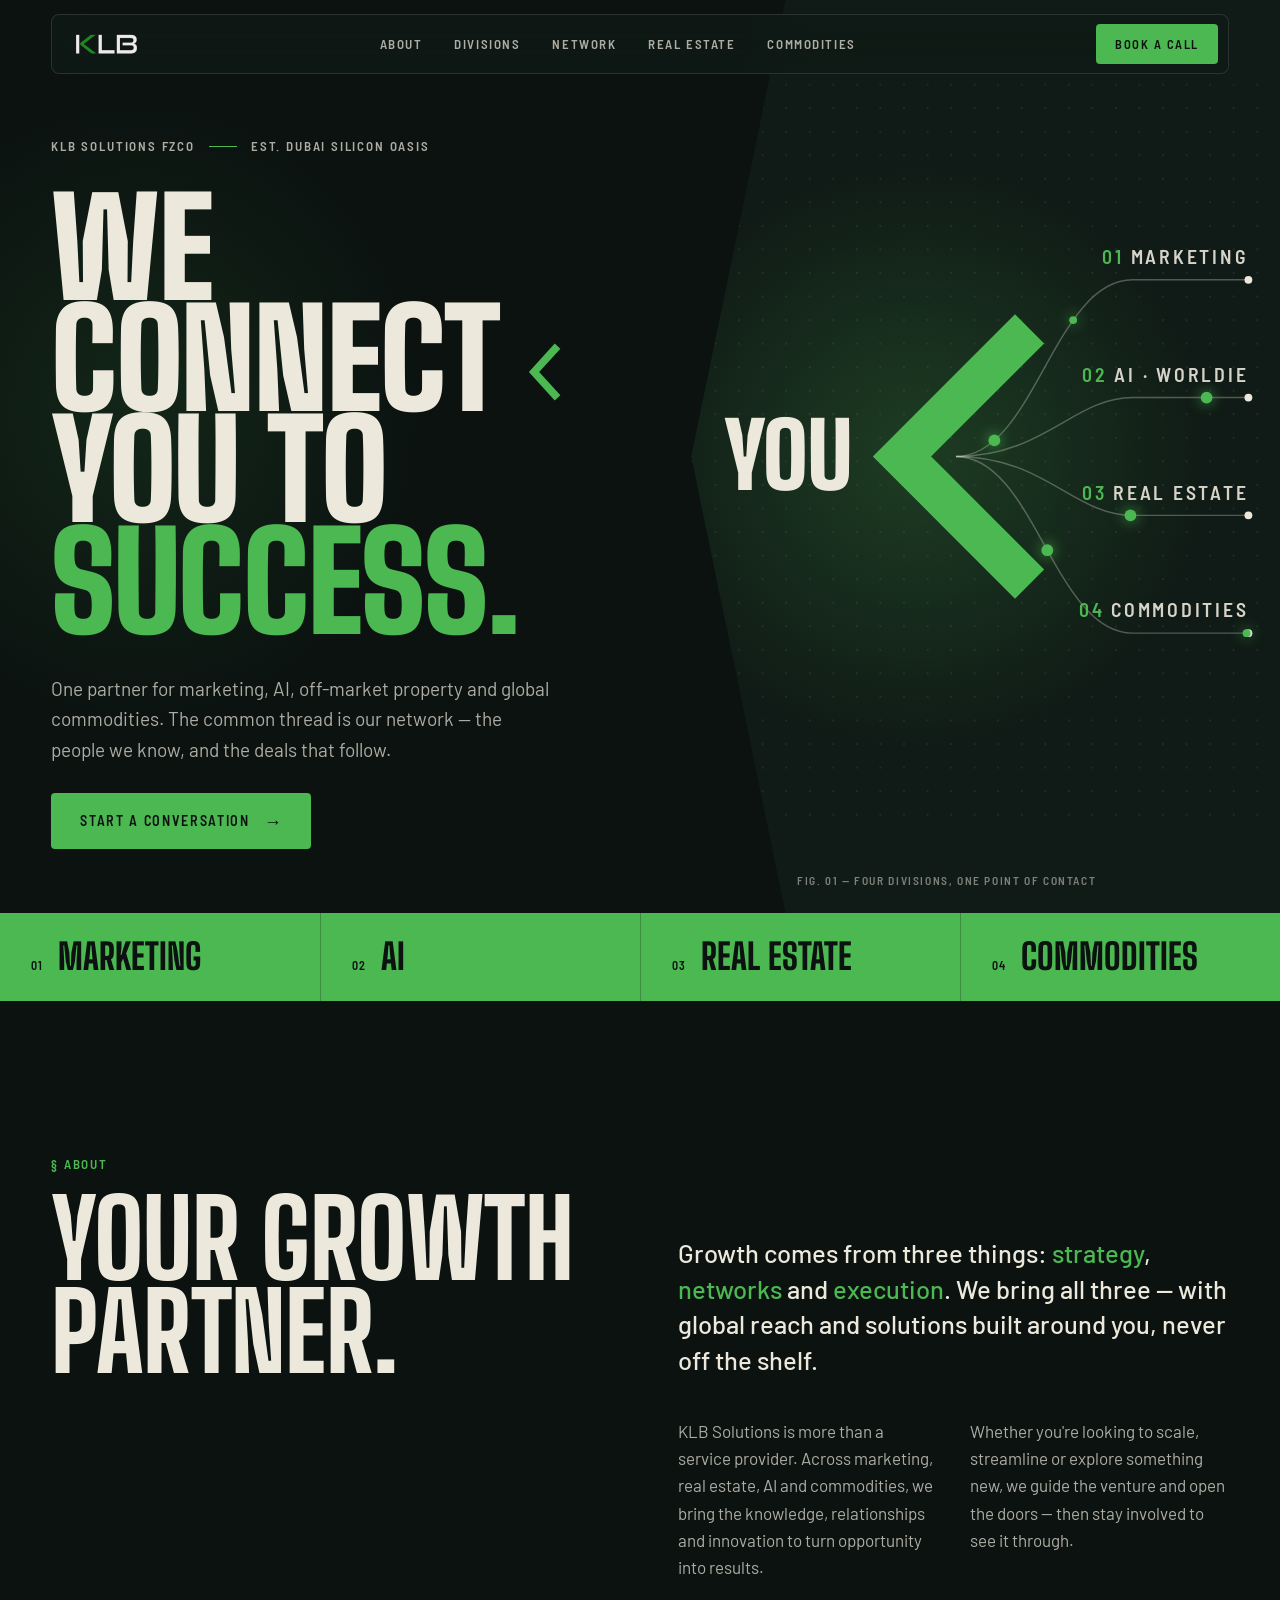
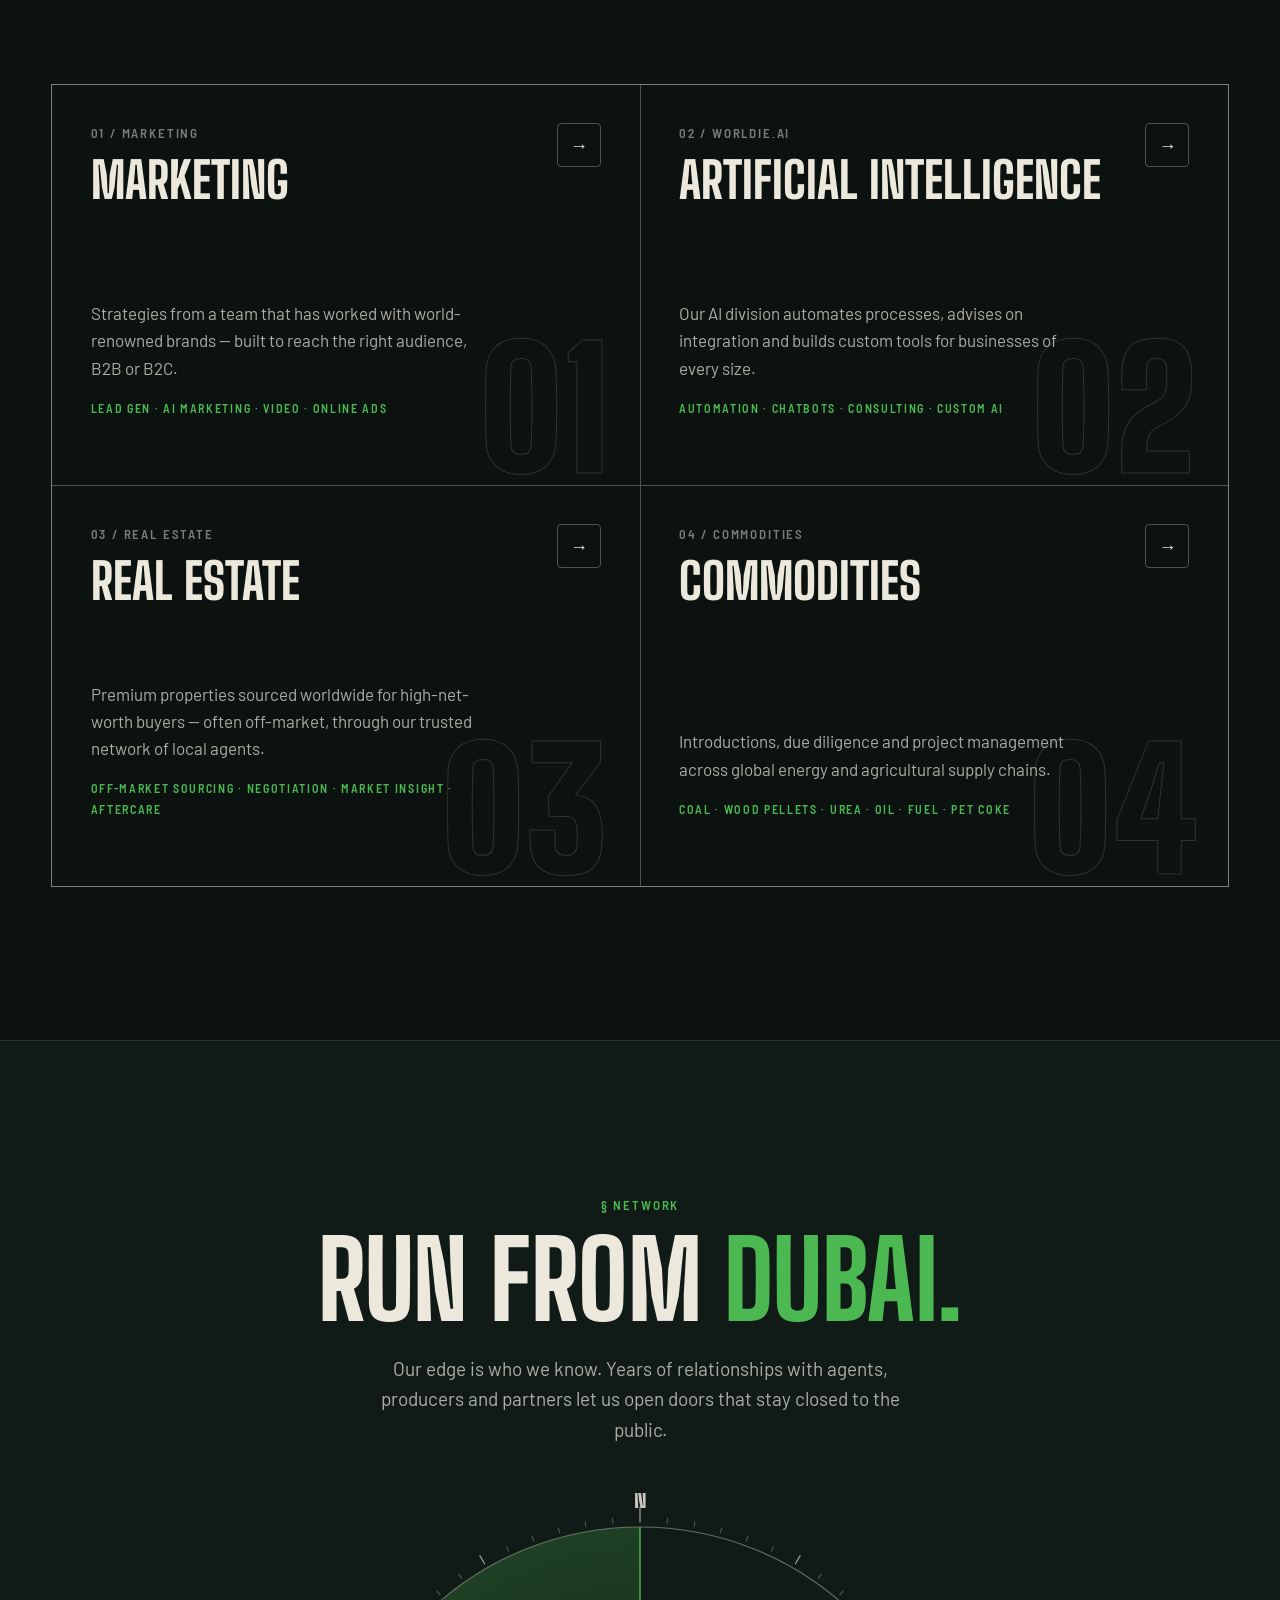
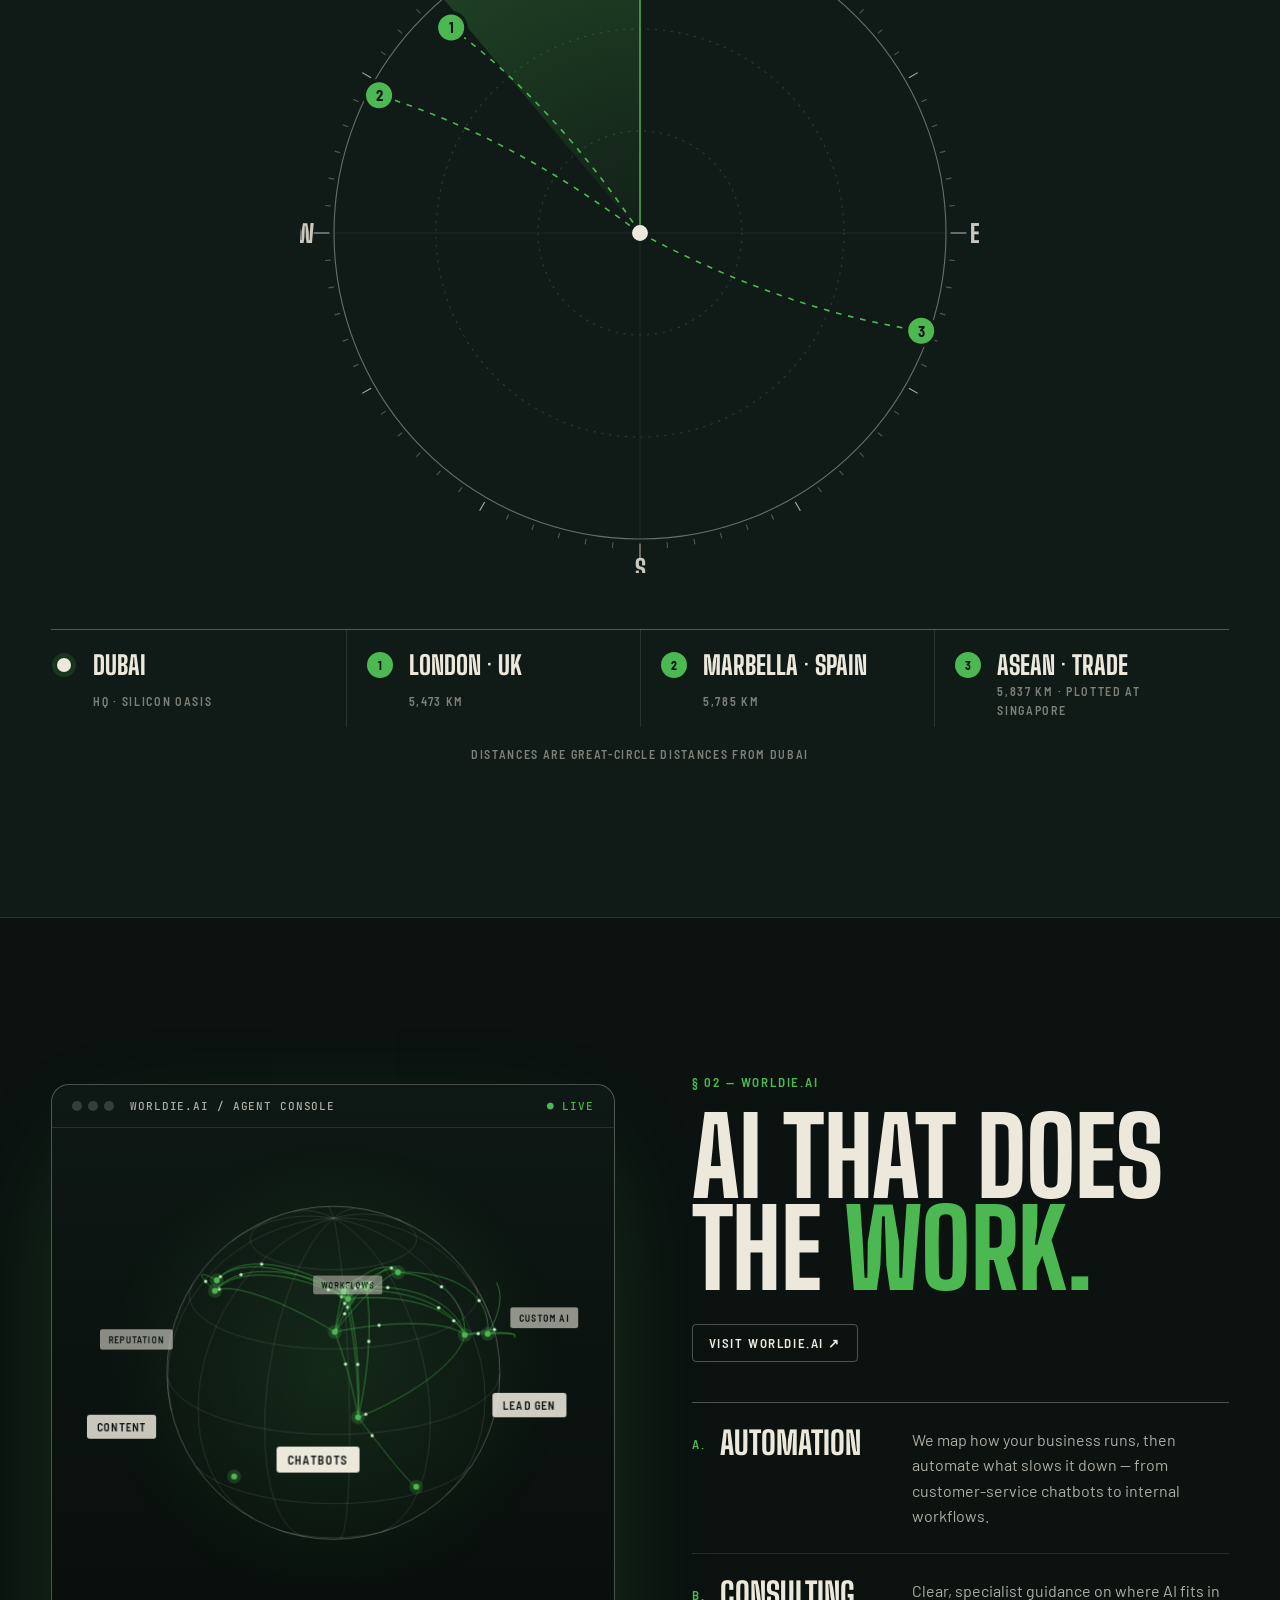
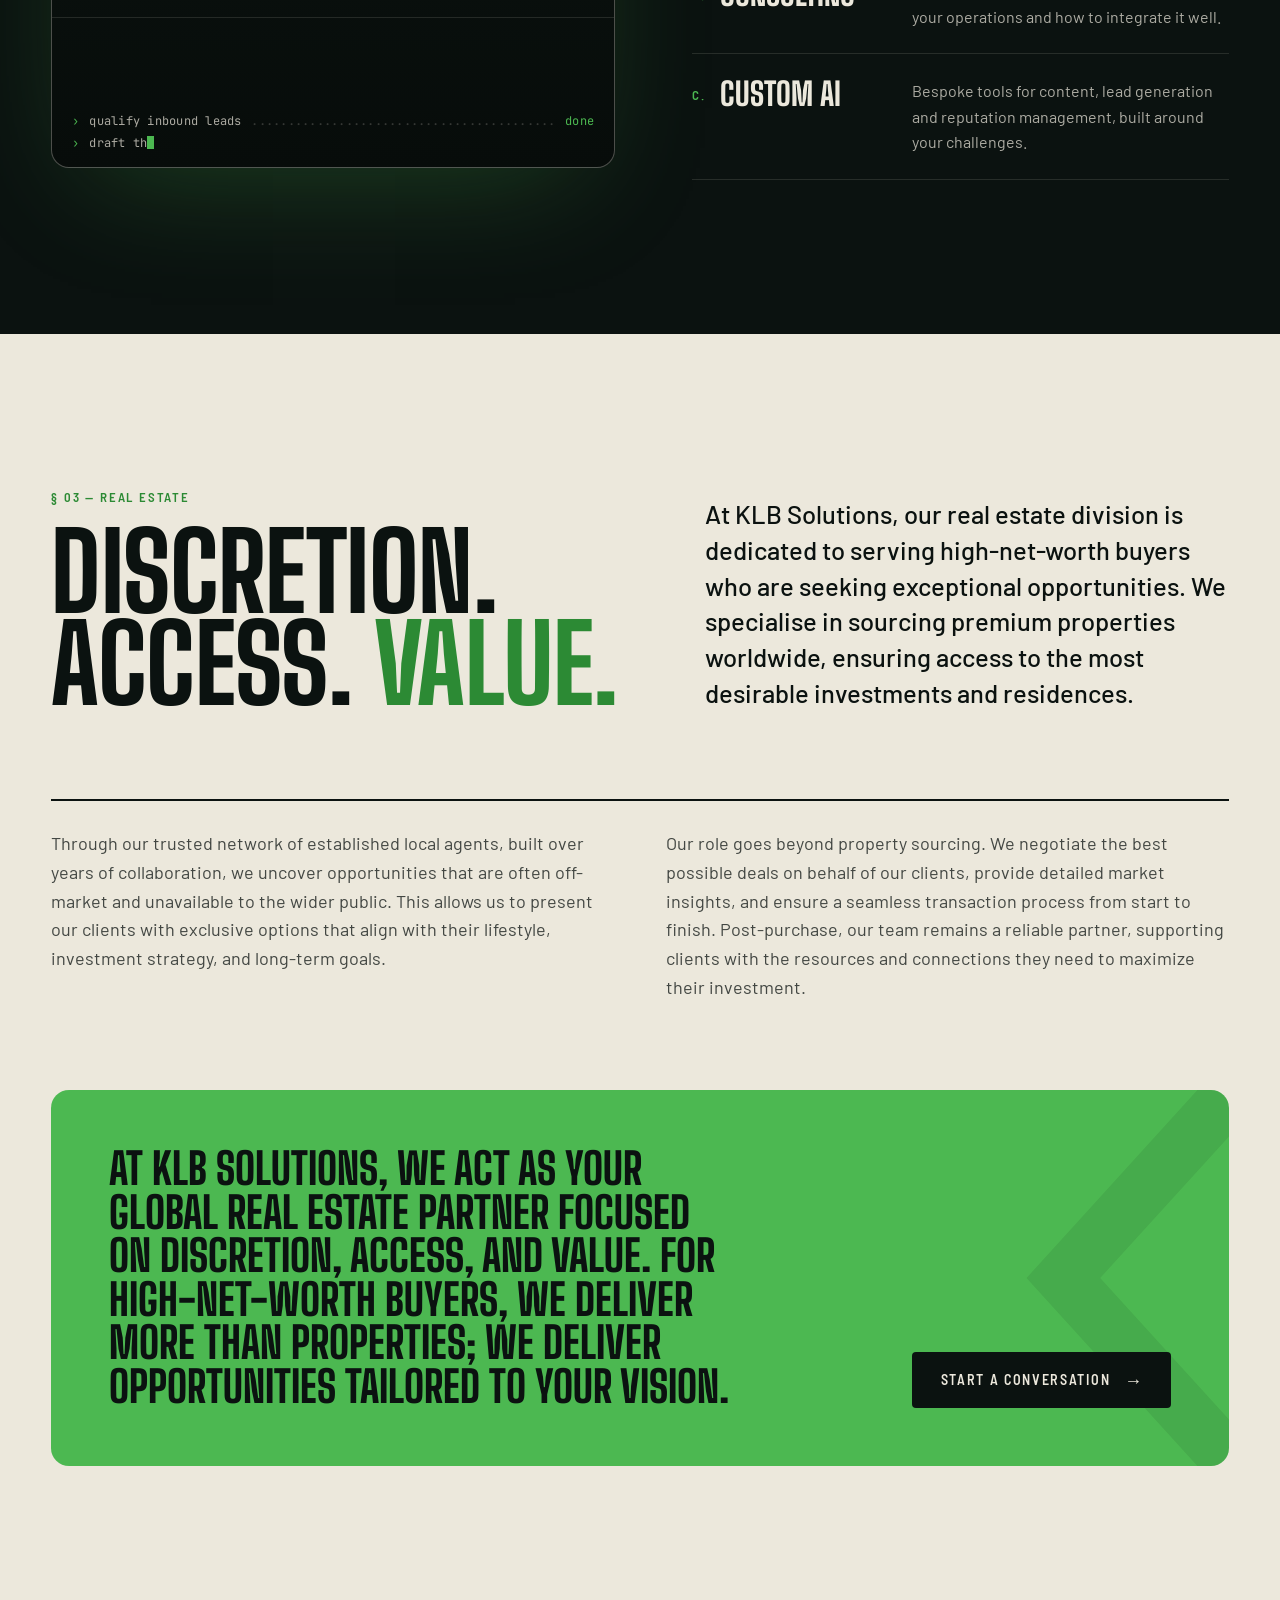
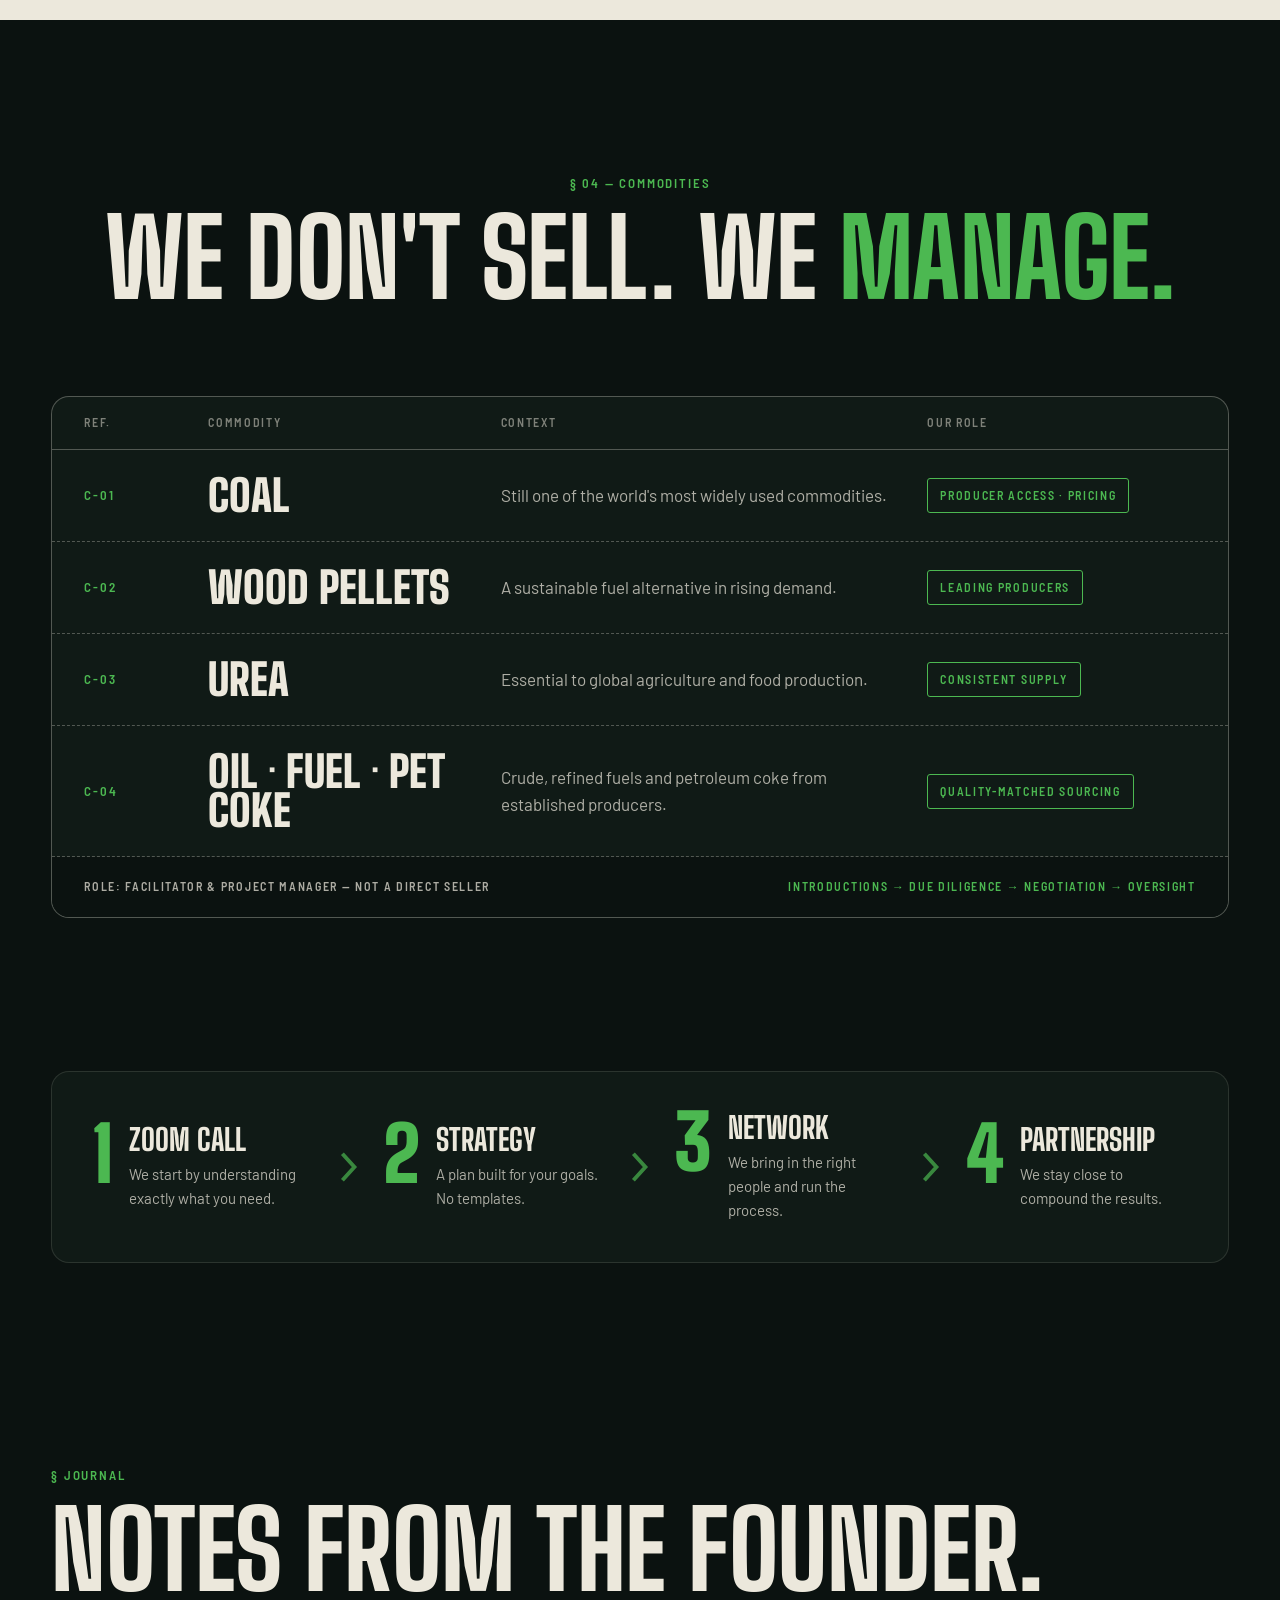
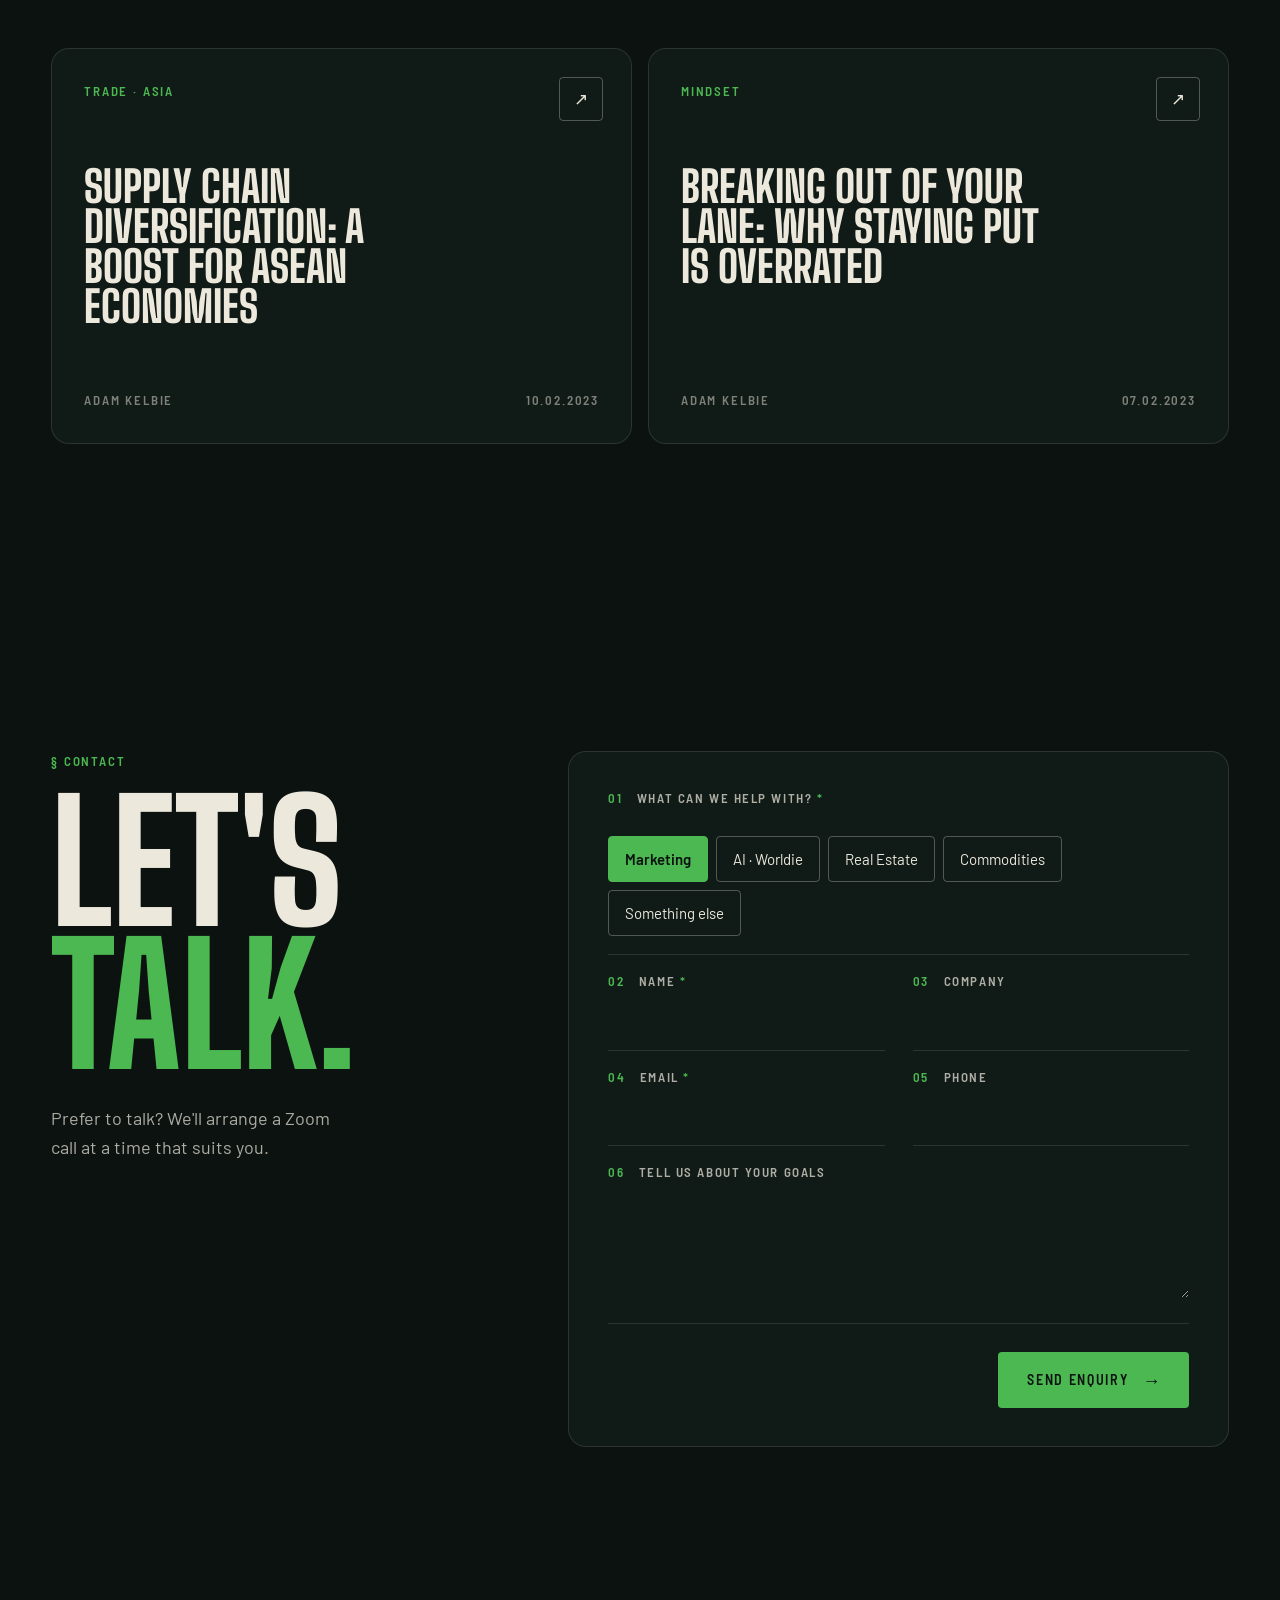
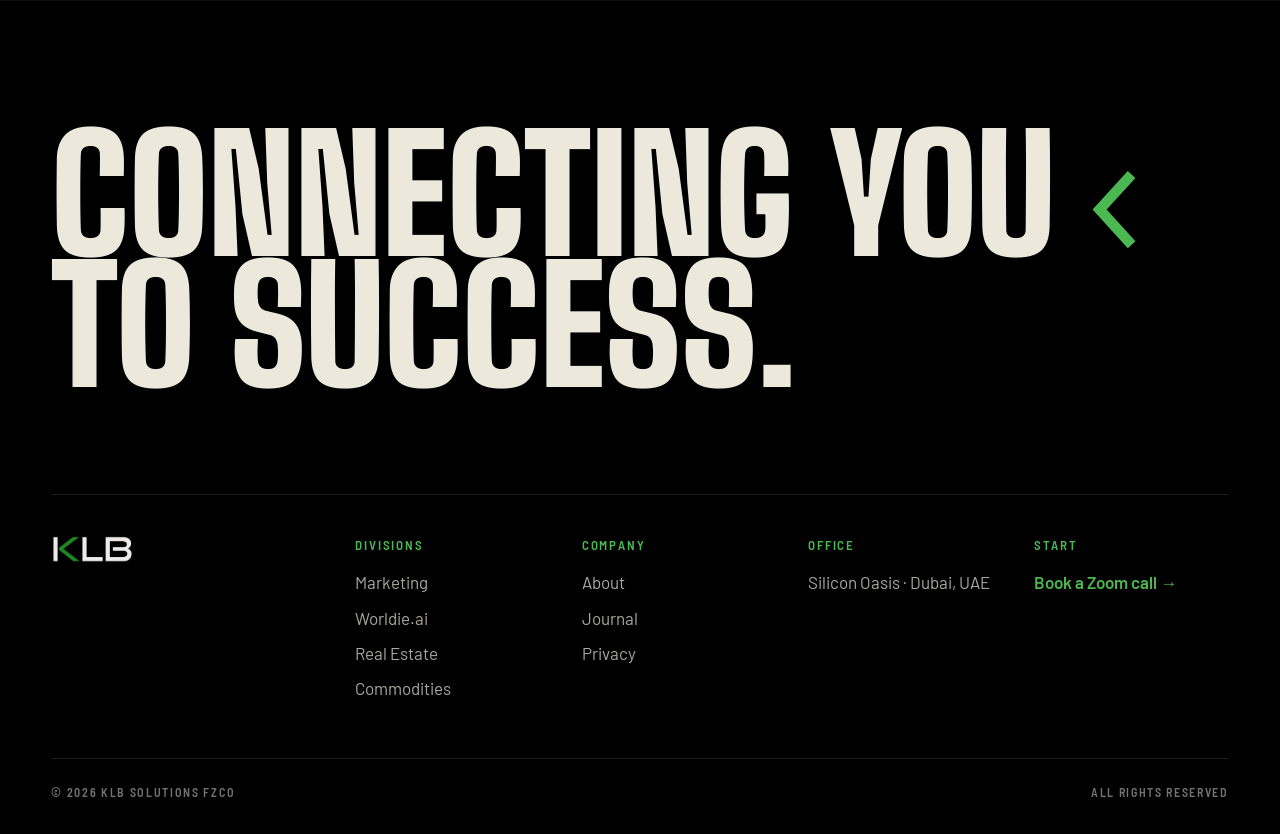
==== commit b067a19f: "Replace KLB Homes with a global Real Estate division The site no longer mentions KLB Homes, Marbella" ====
--- a/index.html
+++ b/index.html
@@ -4,7 +4,7 @@
   <meta charset="utf-8">
   <meta name="viewport" content="width=device-width, initial-scale=1">
   <title>KLB Solutions — Marketing, AI, Real Estate &amp; Commodities | Dubai</title>
-  <meta name="description" content="KLB Solutions FZCO is a Dubai-based connector across marketing, AI (Worldie.ai), off-market real estate (KLB Homes) and commodities facilitation.">
+  <meta name="description" content="KLB Solutions FZCO is a Dubai-based connector across marketing, AI (Worldie.ai), off-market real estate and commodities facilitation.">
   <link rel="canonical" href="https://klb-solutions.com/">
 
   <meta property="og:type" content="website">
@@ -44,7 +44,7 @@
       <a href="#about">About</a>
       <a href="#divisions">Divisions</a>
       <a href="#network">Network</a>
-      <a href="#homes">KLB Homes</a>
+      <a href="#real-estate">Real Estate</a>
       <a href="#commodities">Commodities</a>
     </nav>
     <a class="logo" href="#top" aria-label="KLB Solutions — home">
@@ -58,7 +58,7 @@
     <a href="#about">About</a>
     <a href="#divisions">Divisions</a>
     <a href="#network">Network</a>
-    <a href="#homes">KLB Homes</a>
+    <a href="#real-estate">Real Estate</a>
     <a href="#commodities">Commodities</a>
   </nav>
 </header>
@@ -87,7 +87,7 @@
 
   <figure class="hero-fig">
     <div class="hero-panel">
-      <svg class="hero-svg" viewBox="0 0 600 760" preserveAspectRatio="xMidYMid meet" role="img" aria-label="Four divisions — Marketing, AI · Worldie, KLB Homes and Commodities — converge on the KLB chevron pointing at you">
+      <svg class="hero-svg" viewBox="0 0 600 760" preserveAspectRatio="xMidYMid meet" role="img" aria-label="Four divisions — Marketing, AI · Worldie, Real Estate and Commodities — converge on the KLB chevron pointing at you">
         <defs>
           <pattern id="dots" width="24" height="24" patternUnits="userSpaceOnUse">
             <circle cx="1" cy="1" r="1" fill="rgba(236,232,220,.1)"/>
@@ -109,7 +109,7 @@
         <g class="route-labels svg-label">
           <text x="568" y="184" text-anchor="end"><tspan class="n">01</tspan> Marketing</text>
           <text x="568" y="304" text-anchor="end"><tspan class="n">02</tspan> AI · Worldie</text>
-          <text x="568" y="424" text-anchor="end"><tspan class="n">03</tspan> KLB Homes</text>
+          <text x="568" y="424" text-anchor="end"><tspan class="n">03</tspan> Real Estate</text>
           <text x="568" y="544" text-anchor="end"><tspan class="n">04</tspan> Commodities</text>
         </g>
         <g class="route-ends">
@@ -136,7 +136,7 @@
 <nav class="strip" aria-label="Divisions">
   <a href="#marketing"><span class="mono">01</span> Marketing</a>
   <a href="#ai"><span class="mono">02</span> AI</a>
-  <a href="#homes"><span class="mono">03</span> KLB Homes</a>
+  <a href="#real-estate"><span class="mono">03</span> Real Estate</a>
   <a href="#commodities"><span class="mono">04</span> Commodities</a>
 </nav>
 
@@ -177,15 +177,15 @@
       </span>
       <span class="idx-arr" aria-hidden="true">→</span>
     </a>
-    <a class="index-row" href="#homes">
+    <a class="index-row" href="#real-estate">
       <span class="idx-num" aria-hidden="true">03</span>
       <span class="idx-main">
-        <span class="mono idx-label">03 / KLB Homes</span>
+        <span class="mono idx-label">03 / Real Estate</span>
         <span class="idx-head">Real Estate</span>
       </span>
       <span class="idx-side">
-        <span class="idx-desc">Our boutique agency in Marbella, representing buyers across the Costa del Sol — led by Lucie Balasova.</span>
-        <span class="idx-tags mono">Villas · Apartments · Penthouses · New developments</span>
+        <span class="idx-desc">Premium properties sourced worldwide for high-net-worth buyers — often off-market, through our trusted network of local agents.</span>
+        <span class="idx-tags mono">Off-market sourcing · Negotiation · Market insight · Aftercare</span>
       </span>
       <span class="idx-arr" aria-hidden="true">→</span>
     </a>
@@ -218,7 +218,7 @@
     <ol class="legend">
       <li><span class="mk mk-hq" aria-hidden="true"></span><span class="lg-place">Dubai</span><span class="lg-note mono">HQ · Silicon Oasis</span></li>
       <li><span class="mk" aria-hidden="true">1</span><span class="lg-place">London · UK</span><span class="lg-note mono">5,473 km</span></li>
-      <li><span class="mk" aria-hidden="true">2</span><span class="lg-place">Marbella · KLB Homes</span><span class="lg-note mono">5,785 km</span></li>
+      <li><span class="mk" aria-hidden="true">2</span><span class="lg-place">Marbella · Spain</span><span class="lg-note mono">5,785 km</span></li>
       <li><span class="mk" aria-hidden="true">3</span><span class="lg-place">ASEAN · trade</span><span class="lg-note mono">5,837 km · plotted at Singapore</span></li>
     </ol>
     <p class="fine mono">Distances are great-circle distances from Dubai</p>
@@ -256,87 +256,27 @@
   </div>
 </section>
 
-<!-- ============ 6. KLB Homes ============ -->
-<section class="section section-cream" id="homes">
+<!-- ============ 6. Real Estate ============ -->
+<section class="section section-cream" id="real-estate">
   <div class="wrap">
-    <div class="homes-head">
+    <div class="re-head">
       <div>
-        <p class="label mono">§ 03 — KLB Homes · Marbella</p>
-        <h2 class="h2 reveal">Your home on the <em class="accent">Costa del Sol.</em></h2>
-      </div>
-      <div class="reveal">
-        <p class="lead">KLB Homes is our boutique real estate agency in Marbella. We act for you — the buyer — from the first viewing through negotiation to completion.</p>
-        <p class="body">Led by founder Lucie Balasova, with six years in the Marbella market and a trusted circle of lawyers, mortgage advisors, developers, architects and contractors. Not every property we work with is advertised — tell us what you're looking for and we'll search the network.</p>
-      </div>
-    </div>
-
-    <div class="ls-bar">
-      <span class="mono ls-count" aria-hidden="true">01 — 06</span>
-      <div class="ls-nav">
-        <button type="button" data-dir="-1" aria-label="Previous listings">←</button>
-        <button type="button" data-dir="1" aria-label="Next listings">→</button>
-      </div>
-    </div>
-    <div class="listings" id="listings" tabindex="0" aria-label="Listings">
-      <a class="listing" href="https://klb-homes.vercel.app/buy/villa-blanc" target="_blank" rel="noopener">
-        <div class="ls-top mono"><span>KLB/RE-01</span><span class="pill">Villa</span></div>
-        <h3>Villa Blanc</h3><p class="ls-area">Nueva Andalucía</p>
-        <dl class="ls-specs"><div><dt class="mono">Beds</dt><dd>4</dd></div><div><dt class="mono">Baths</dt><dd>4+1</dd></div><div><dt class="mono">Size</dt><dd>388 m² built</dd></div></dl>
-        <div class="ls-price"><span>€3,495,000</span><span class="arr">↗</span></div>
-      </a>
-      <a class="listing" href="https://klb-homes.vercel.app/buy/andara-2" target="_blank" rel="noopener">
-        <div class="ls-top mono"><span>KLB/RE-02</span><span class="pill">Villa</span></div>
-        <h3>Andara 2</h3><p class="ls-area">Nagüeles</p>
-        <dl class="ls-specs"><div><dt class="mono">Beds</dt><dd>7</dd></div><div><dt class="mono">Baths</dt><dd>9</dd></div><div><dt class="mono">Size</dt><dd>On request</dd></div></dl>
-        <div class="ls-price"><span>€3,500,000</span><span class="arr">↗</span></div>
-      </a>
-      <a class="listing" href="https://klb-homes.vercel.app/buy/banus-1" target="_blank" rel="noopener">
-        <div class="ls-top mono"><span>KLB/RE-03</span><span class="pill">Apartment</span></div>
-        <h3>Banus 1</h3><p class="ls-area">Puerto Banús</p>
-        <dl class="ls-specs"><div><dt class="mono">Beds</dt><dd>3</dd></div><div><dt class="mono">Baths</dt><dd>3</dd></div><div><dt class="mono">Size</dt><dd>On request</dd></div></dl>
-        <div class="ls-price"><span>€2,950,000</span><span class="arr">↗</span></div>
-      </a>
-      <a class="listing" href="https://klb-homes.vercel.app/buy/buenavista-ph" target="_blank" rel="noopener">
-        <div class="ls-top mono"><span>KLB/RE-04</span><span class="pill">Penthouse</span></div>
-        <h3>Buenavista PH</h3><p class="ls-area">Benahavís</p>
-        <dl class="ls-specs"><div><dt class="mono">Beds</dt><dd>3</dd></div><div><dt class="mono">Baths</dt><dd>2</dd></div><div><dt class="mono">Size</dt><dd>On request</dd></div></dl>
-        <div class="ls-price"><span>€1,495,000</span><span class="arr">↗</span></div>
-      </a>
-      <a class="listing" href="https://klb-homes.vercel.app/buy/the-hills-1" target="_blank" rel="noopener">
-        <div class="ls-top mono"><span>KLB/RE-05</span><span class="pill">Villa</span></div>
-        <h3>The Hills 1</h3><p class="ls-area">La Quinta</p>
-        <dl class="ls-specs"><div><dt class="mono">Beds</dt><dd>6</dd></div><div><dt class="mono">Baths</dt><dd>6</dd></div><div><dt class="mono">Size</dt><dd>On request</dd></div></dl>
-        <div class="ls-price"><span>€13,800,000</span><span class="arr">↗</span></div>
-      </a>
-      <a class="listing" href="https://klb-homes.vercel.app/buy/cerquilla-59" target="_blank" rel="noopener">
-        <div class="ls-top mono"><span>KLB/RE-06</span><span class="pill">Villa</span></div>
-        <h3>Cerquilla 59</h3><p class="ls-area">La Cerquilla</p>
-        <dl class="ls-specs"><div><dt class="mono">Beds</dt><dd>7</dd></div><div><dt class="mono">Baths</dt><dd>6</dd></div><div><dt class="mono">Size</dt><dd>2,548 m² plot</dd></div></dl>
-        <div class="ls-price"><span>€7,950,000</span><span class="arr">↗</span></div>
-      </a>
-    </div>
-
-    <div class="advisor">
+        <p class="label mono">§ 03 — Real Estate</p>
+        <h2 class="h2 reveal">Discretion. Access. <em class="accent">Value.</em></h2>
+      </div>
+      <p class="lead reveal">At KLB Solutions, our real estate division is dedicated to serving high-net-worth buyers who are seeking exceptional opportunities. We specialise in sourcing premium properties worldwide, ensuring access to the most desirable investments and residences.</p>
+    </div>
+
+    <div class="re-body">
+      <p>Through our trusted network of established local agents, built over years of collaboration, we uncover opportunities that are often off-market and unavailable to the wider public. This allows us to present our clients with exclusive options that align with their lifestyle, investment strategy, and long-term goals.</p>
+      <p>Our role goes beyond property sourcing. We negotiate the best possible deals on behalf of our clients, provide detailed market insights, and ensure a seamless transaction process from start to finish. Post-purchase, our team remains a reliable partner, supporting clients with the resources and connections they need to maximize their investment.</p>
+    </div>
+
+    <div class="re-band">
       <div class="adv-mark" aria-hidden="true"><svg><use href="#chev"/></svg></div>
-      <div class="adv-id">
-        <p class="label mono">Your advisor</p>
-        <p class="adv-name">Lucie Balasova</p>
-        <p class="adv-role">Founder &amp; Property Advisor · English, Spanish &amp; Czech</p>
-      </div>
-      <ul class="adv-contact mono">
-        <li><a href="mailto:lucie@klb-homes.com">lucie@klb-homes.com</a></li>
-        <li><a href="tel:+34600145534">+34 600 145 534</a></li>
-        <li><a href="tel:+420724760354">+420 724 760 354</a></li>
-      </ul>
-      <a class="btn btn-ink" href="https://klb-homes.vercel.app/" target="_blank" rel="noopener">Visit KLB Homes <span class="arr">→</span></a>
-    </div>
-
-    <ol class="principles">
-      <li><span class="pr-no">i.</span><h3>Personal</h3><p>We learn how you want to live, not just how many bedrooms you need.</p></li>
-      <li><span class="pr-no">ii.</span><h3>Local</h3><p>Real knowledge of Marbella's communities and the wider Costa del Sol.</p></li>
-      <li><span class="pr-no">iii.</span><h3>Connected</h3><p>The right professionals around you, during the purchase and after.</p></li>
-      <li><span class="pr-no">iv.</span><h3>Honest</h3><p>Advice on what's right for you — even when it isn't what you hoped to hear.</p></li>
-    </ol>
+      <p class="re-close">At KLB Solutions, we act as your global real estate partner focused on discretion, access, and value. For high-net-worth buyers, we deliver more than properties; we deliver opportunities tailored to your vision.</p>
+      <a class="btn btn-ink" href="#contact">Start a conversation <span class="arr">→</span></a>
+    </div>
   </div>
 </section>
 
@@ -418,7 +358,7 @@
         <div class="chips">
           <label><input type="radio" name="division" value="Marketing" checked><span>Marketing</span></label>
           <label><input type="radio" name="division" value="AI · Worldie"><span>AI · Worldie</span></label>
-          <label><input type="radio" name="division" value="KLB Homes"><span>KLB Homes</span></label>
+          <label><input type="radio" name="division" value="Real Estate"><span>Real Estate</span></label>
           <label><input type="radio" name="division" value="Commodities"><span>Commodities</span></label>
           <label><input type="radio" name="division" value="Something else"><span>Something else</span></label>
         </div>
@@ -477,7 +417,7 @@
       </div>
       <div>
         <p class="label mono">Divisions</p>
-        <ul><li><a href="#marketing">Marketing</a></li><li><a href="#ai">Worldie.ai</a></li><li><a href="#homes">KLB Homes</a></li><li><a href="#commodities">Commodities</a></li></ul>
+        <ul><li><a href="#marketing">Marketing</a></li><li><a href="#ai">Worldie.ai</a></li><li><a href="#real-estate">Real Estate</a></li><li><a href="#commodities">Commodities</a></li></ul>
       </div>
       <div>
         <p class="label mono">Company</p>
--- a/styles.css
+++ b/styles.css
@@ -256,71 +256,28 @@
 .console-log .st.live { animation: blink 1.4s infinite; }
 .console-log .caret { display: inline-block; width: 7px; height: 13px; background: var(--green); vertical-align: -2px; animation: blink 1s steps(1) infinite; }
 
-/* KLB Homes (cream) ------------------------------------------------------ */
+/* Real Estate (cream) ---------------------------------------------------- */
 .section-cream .label { color: var(--green-ink); }
 .section-cream .accent, .section-cream .lead em { color: var(--green-ink); }
-.homes-head { display: grid; grid-template-columns: 1.1fr 1fr; gap: clamp(32px, 6vw, 96px); align-items: end; }
-.homes-head .h2 { margin-bottom: 0; }
-.homes-head .lead { color: var(--ink); margin-bottom: 20px; }
-.homes-head .body { color: rgba(11, 18, 16, .72); }
-
-.ls-bar { display: flex; justify-content: space-between; align-items: center; margin-top: clamp(56px, 7vw, 88px); padding-bottom: 18px; border-bottom: 2px solid var(--ink); }
-.ls-count { color: rgba(11, 18, 16, .6); }
-.ls-nav { display: flex; gap: 8px; }
-.ls-nav button { width: 48px; height: 48px; border-radius: 4px; border: 1px solid var(--ink); background: transparent; font-size: 18px; cursor: pointer; transition: background .2s, color .2s, opacity .2s; }
-.ls-nav button:hover { background: var(--ink); color: var(--cream); }
-.ls-nav button:disabled { opacity: .3; cursor: default; background: transparent; color: inherit; }
-
-.listings {
-  display: grid; grid-auto-flow: column; grid-auto-columns: calc((100% - 32px) / 3.25);
-  gap: 16px; overflow-x: auto; scroll-snap-type: x mandatory; scroll-behavior: smooth;
-  padding: 24px 0 8px; scrollbar-width: none;
-}
-.listings::-webkit-scrollbar { display: none; }
-.listing {
-  scroll-snap-align: start;
-  display: flex; flex-direction: column; min-height: 420px; padding: 28px;
-  background: #F6F3EA; border: 1px solid rgba(11, 18, 16, .12); border-radius: var(--radius);
-  transition: background .35s var(--ease), color .35s var(--ease);
-}
-.ls-top { display: flex; justify-content: space-between; align-items: center; color: rgba(11, 18, 16, .55); font-size: 12px; margin-bottom: auto; }
-.pill { padding: 5px 10px; border-radius: 3px; background: var(--ink); color: var(--cream); }
-.listing h3 { margin-top: 64px; font: 900 clamp(44px, 4vw, 60px)/.86 var(--f-display); text-transform: uppercase; }
-.ls-area { margin-top: 10px; color: rgba(11, 18, 16, .65); font-size: 17px; }
-.ls-specs { display: grid; grid-template-columns: repeat(3, auto); justify-content: start; gap: 24px; margin-top: 24px; padding-top: 18px; border-top: 1px solid rgba(11, 18, 16, .14); }
-.ls-specs dt { font-size: 11px; color: rgba(11, 18, 16, .5); }
-.ls-specs dd { font-weight: 600; font-size: 15px; }
-.ls-price { margin-top: 22px; display: flex; justify-content: space-between; align-items: center; font: 800 36px/1 var(--f-display); }
-.ls-price .arr { width: 44px; height: 44px; border-radius: 4px; display: grid; place-items: center; background: var(--ink); color: var(--cream); font: 18px var(--f-sans); transition: background .3s, color .3s; }
-.listing:hover { background: var(--ink); color: var(--cream); }
-.listing:hover .ls-top, .listing:hover .ls-area, .listing:hover .ls-specs dt { color: rgba(236, 232, 220, .6); }
-.listing:hover .ls-specs { border-color: rgba(236, 232, 220, .2); }
-.listing:hover .pill { background: var(--green); color: var(--ink); }
-.listing:hover .ls-price .arr { background: var(--green); color: var(--ink); }
-
-.advisor {
-  margin-top: clamp(48px, 6vw, 80px);
+.re-head { display: grid; grid-template-columns: 1.1fr 1fr; gap: clamp(32px, 6vw, 96px); align-items: end; }
+.re-head .h2 { margin-bottom: 0; }
+.re-head .lead { color: var(--ink); }
+.re-body {
+  display: grid; grid-template-columns: 1fr 1fr; gap: clamp(28px, 4vw, 64px);
+  margin-top: clamp(56px, 7vw, 88px); padding-top: 28px; border-top: 2px solid var(--ink);
+  color: rgba(11, 18, 16, .75); font-size: 18px;
+}
+.re-band {
+  margin-top: clamp(56px, 7vw, 88px);
   position: relative; overflow: hidden;
   background: var(--green); color: var(--ink); border-radius: var(--radius);
-  display: grid; grid-template-columns: 1.3fr 1fr auto; gap: 32px; align-items: center;
-  padding: clamp(32px, 4vw, 52px);
+  display: grid; grid-template-columns: minmax(0, 1fr) auto; gap: 40px; align-items: end;
+  padding: clamp(32px, 4.5vw, 64px);
 }
 .adv-mark { position: absolute; right: -40px; top: 50%; transform: translateY(-50%); color: rgba(11, 18, 16, .08); pointer-events: none; }
 .adv-mark svg { width: 260px; height: 420px; }
-.advisor > *:not(.adv-mark) { position: relative; }
-.advisor .label { color: rgba(11, 18, 16, .7); margin-bottom: 10px; }
-.adv-name { font: 900 clamp(48px, 5.4vw, 80px)/.86 var(--f-display); text-transform: uppercase; }
-.adv-role { margin-top: 12px; color: rgba(11, 18, 16, .78); }
-.adv-contact { display: grid; gap: 8px; font-size: 14px; letter-spacing: .04em; text-transform: none; }
-.adv-contact a { border-bottom: 1px solid rgba(11, 18, 16, .3); }
-.adv-contact a:hover { border-color: var(--ink); }
-
-.principles { margin-top: clamp(56px, 7vw, 96px); display: grid; grid-template-columns: repeat(4, 1fr); border-top: 2px solid var(--ink); }
-.principles li { padding: 24px 24px 0 0; }
-.principles li + li { padding-left: 24px; border-left: 1px solid rgba(11, 18, 16, .15); }
-.pr-no { font: 800 24px/1 var(--f-display); color: var(--green-ink); }
-.principles h3 { font: 900 40px/.9 var(--f-display); text-transform: uppercase; margin: 14px 0 12px; }
-.principles p { color: rgba(11, 18, 16, .72); font-size: 16px; }
+.re-band > *:not(.adv-mark) { position: relative; }
+.re-close { font: 800 clamp(30px, 3.4vw, 50px)/1 var(--f-display); text-transform: uppercase; max-width: 30ch; }
 
 /* Commodities manifest --------------------------------------------------- */
 .manifest { margin-top: clamp(40px, 5vw, 64px); border: 1px solid var(--line-strong); border-radius: var(--radius); overflow: hidden; background: var(--bg-2); }
@@ -417,7 +374,6 @@
   .legend li:nth-child(3) { padding-left: 0; border-left: 0; }
   .process { grid-template-columns: 1fr 1fr; gap: 32px; }
   .pc-chev { display: none; }
-  .listings { grid-auto-columns: calc((100% - 16px) / 2.2); }
 }
 
 @media (max-width: 1020px) {
@@ -443,11 +399,8 @@
   .about-body { margin-left: 0; }
   .ai { grid-template-columns: 1fr; }
   .ai-copy { order: -1; }
-  .homes-head { grid-template-columns: 1fr; }
-  .advisor { grid-template-columns: 1fr 1fr; }
-  .advisor .btn { grid-column: 1 / -1; justify-self: start; }
-  .principles { grid-template-columns: 1fr 1fr; row-gap: 32px; }
-  .principles li:nth-child(3) { padding-left: 0; border-left: 0; }
+  .re-head { grid-template-columns: 1fr; row-gap: 28px; }
+  .re-band { grid-template-columns: 1fr; align-items: start; }
   .mf-row { grid-template-columns: 80px 1fr 1fr; }
   .mf-role { grid-column: 2 / -1; }
   .mf-head span:last-child { display: none; }
@@ -470,14 +423,11 @@
   .index-row { min-height: 0; gap: 20px; }
   .idx-arr { width: 38px; height: 38px; }
   .services > div { grid-template-columns: 1fr; gap: 8px; }
+  .re-body { grid-template-columns: 1fr; gap: 18px; font-size: 17px; }
+  .re-band .btn { width: 100%; justify-content: center; }
   .legend { grid-template-columns: 1fr; }
   .legend li, .legend li + li { padding: 18px 0 14px; border-left: 0; border-bottom: 1px solid var(--line); }
-  .listings { grid-auto-columns: 84%; }
-  .listing { min-height: 380px; padding: 24px; }
-  .advisor { grid-template-columns: 1fr; }
   .adv-mark { display: none; }
-  .principles { grid-template-columns: 1fr; }
-  .principles li, .principles li + li { padding: 20px 0 0; border-left: 0; }
   .mf-row { grid-template-columns: 1fr; gap: 8px; padding: 22px 20px; }
   .mf-role { grid-column: auto; }
   .mf-head { display: none; }
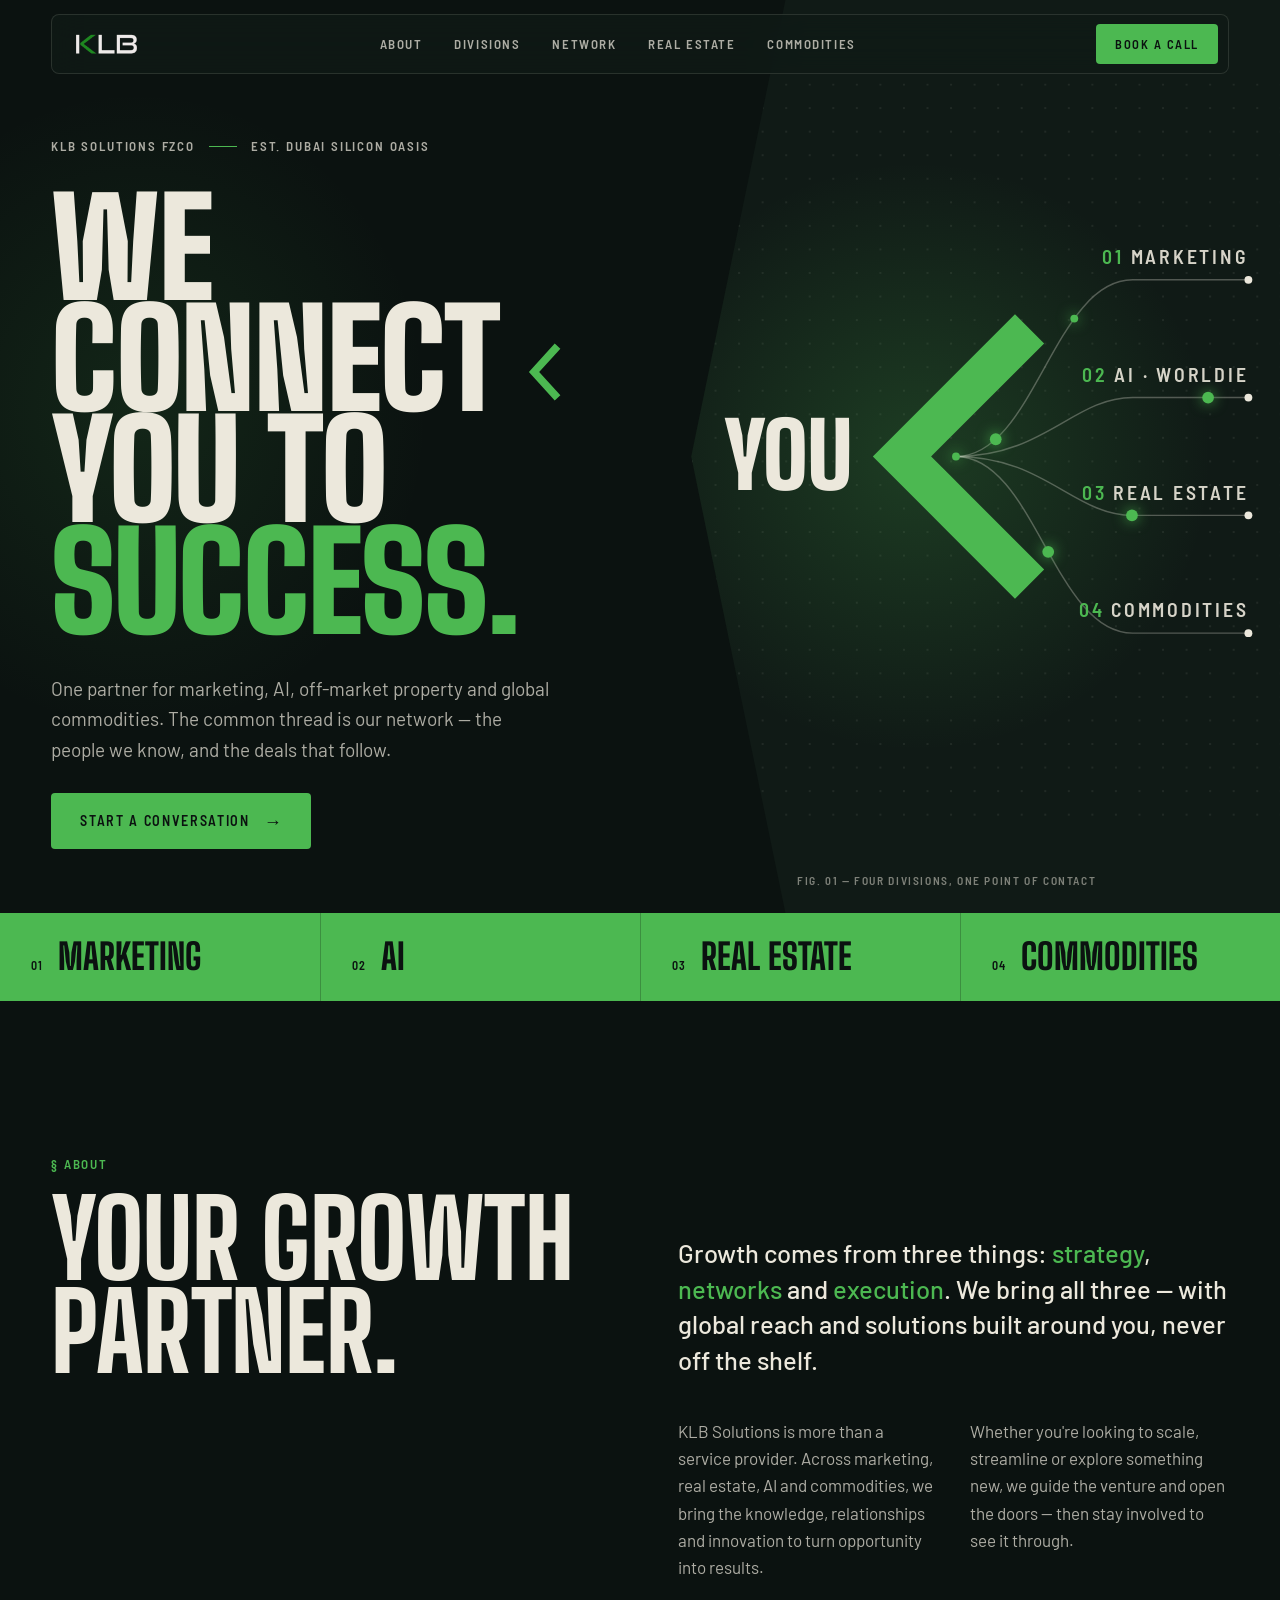
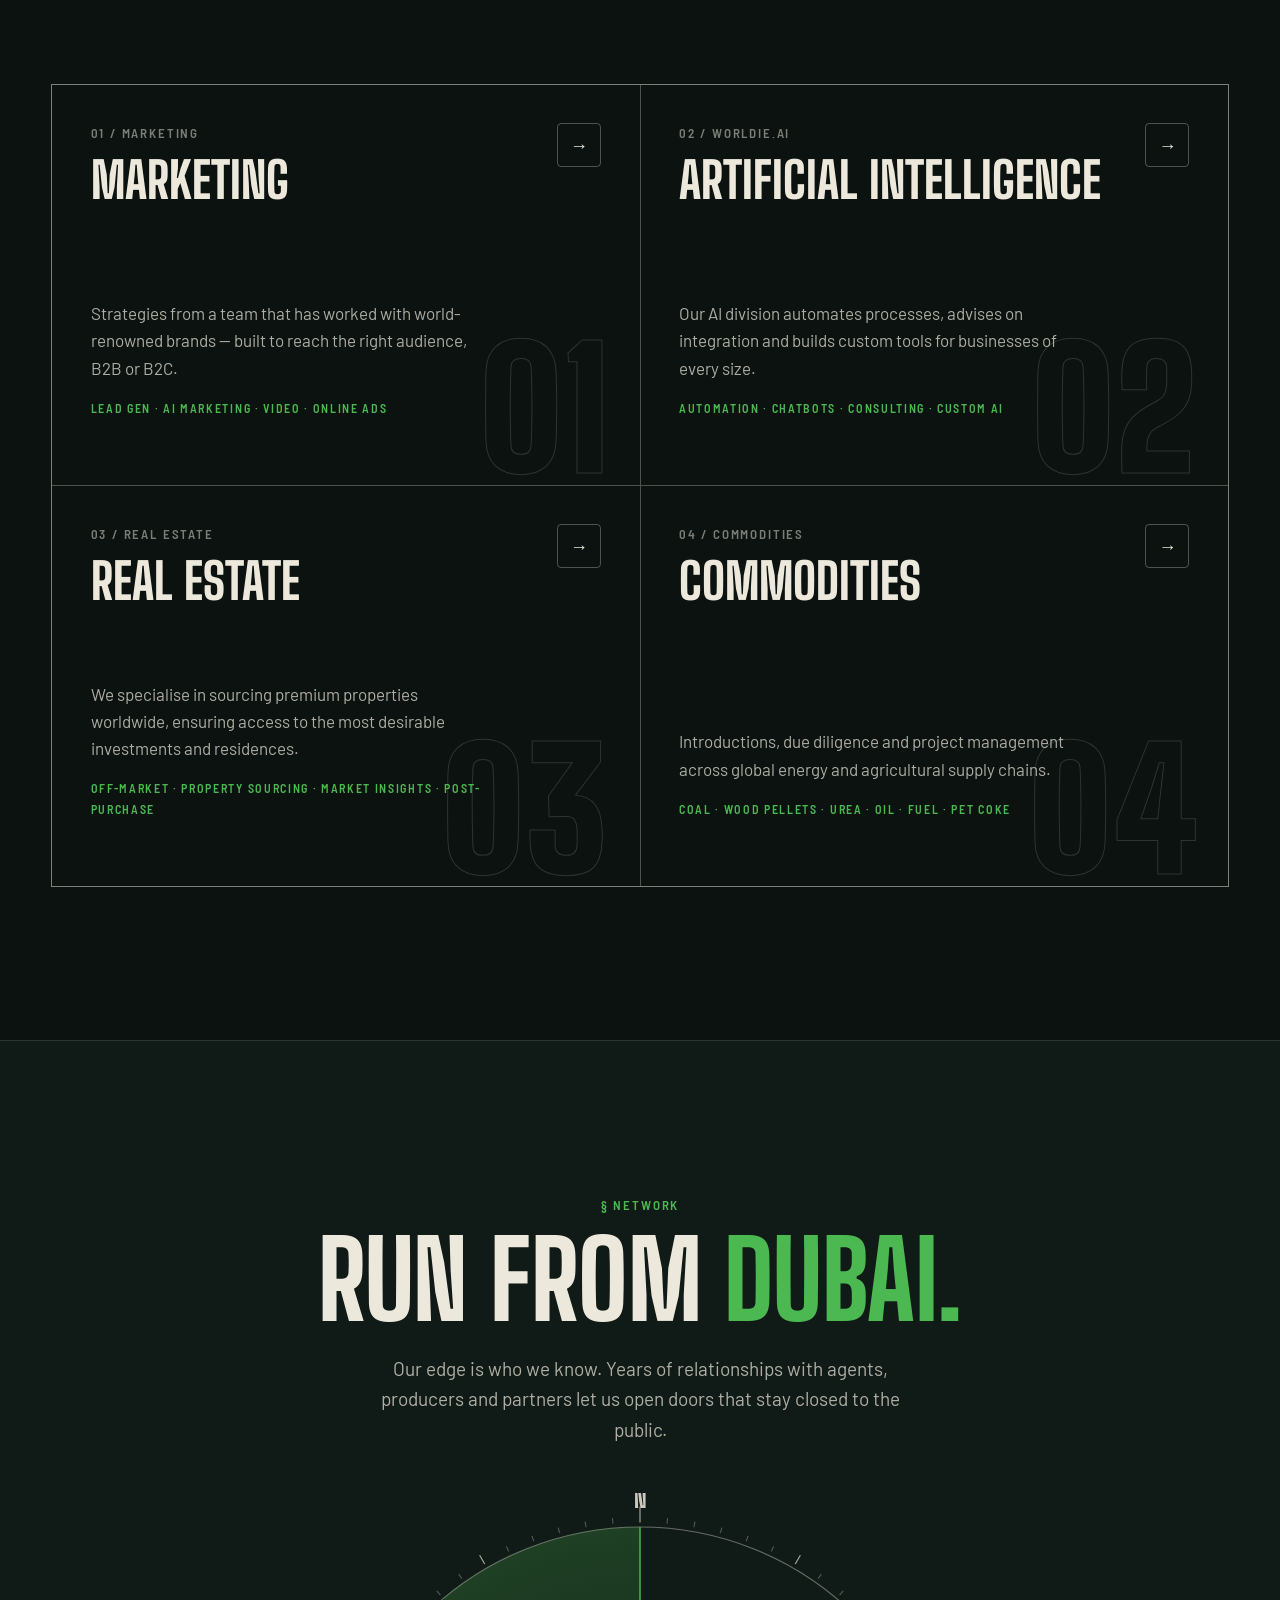
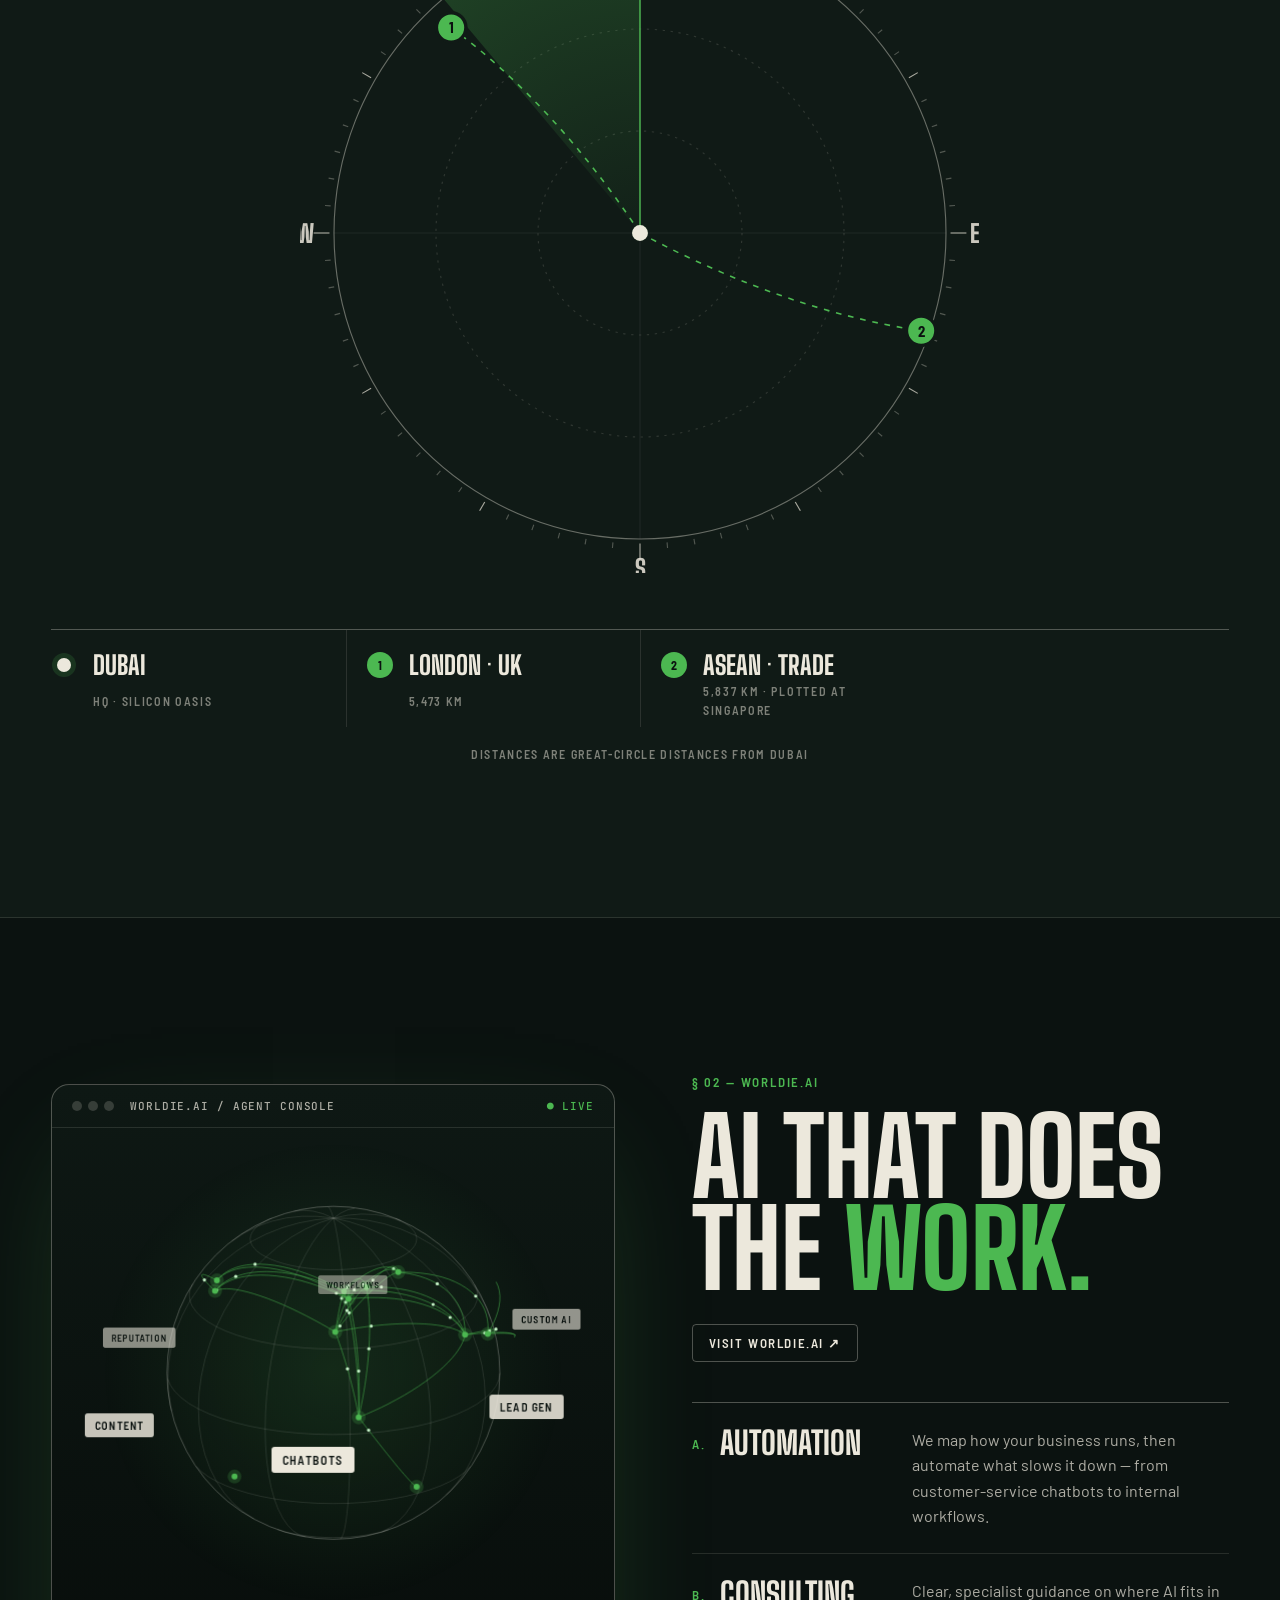
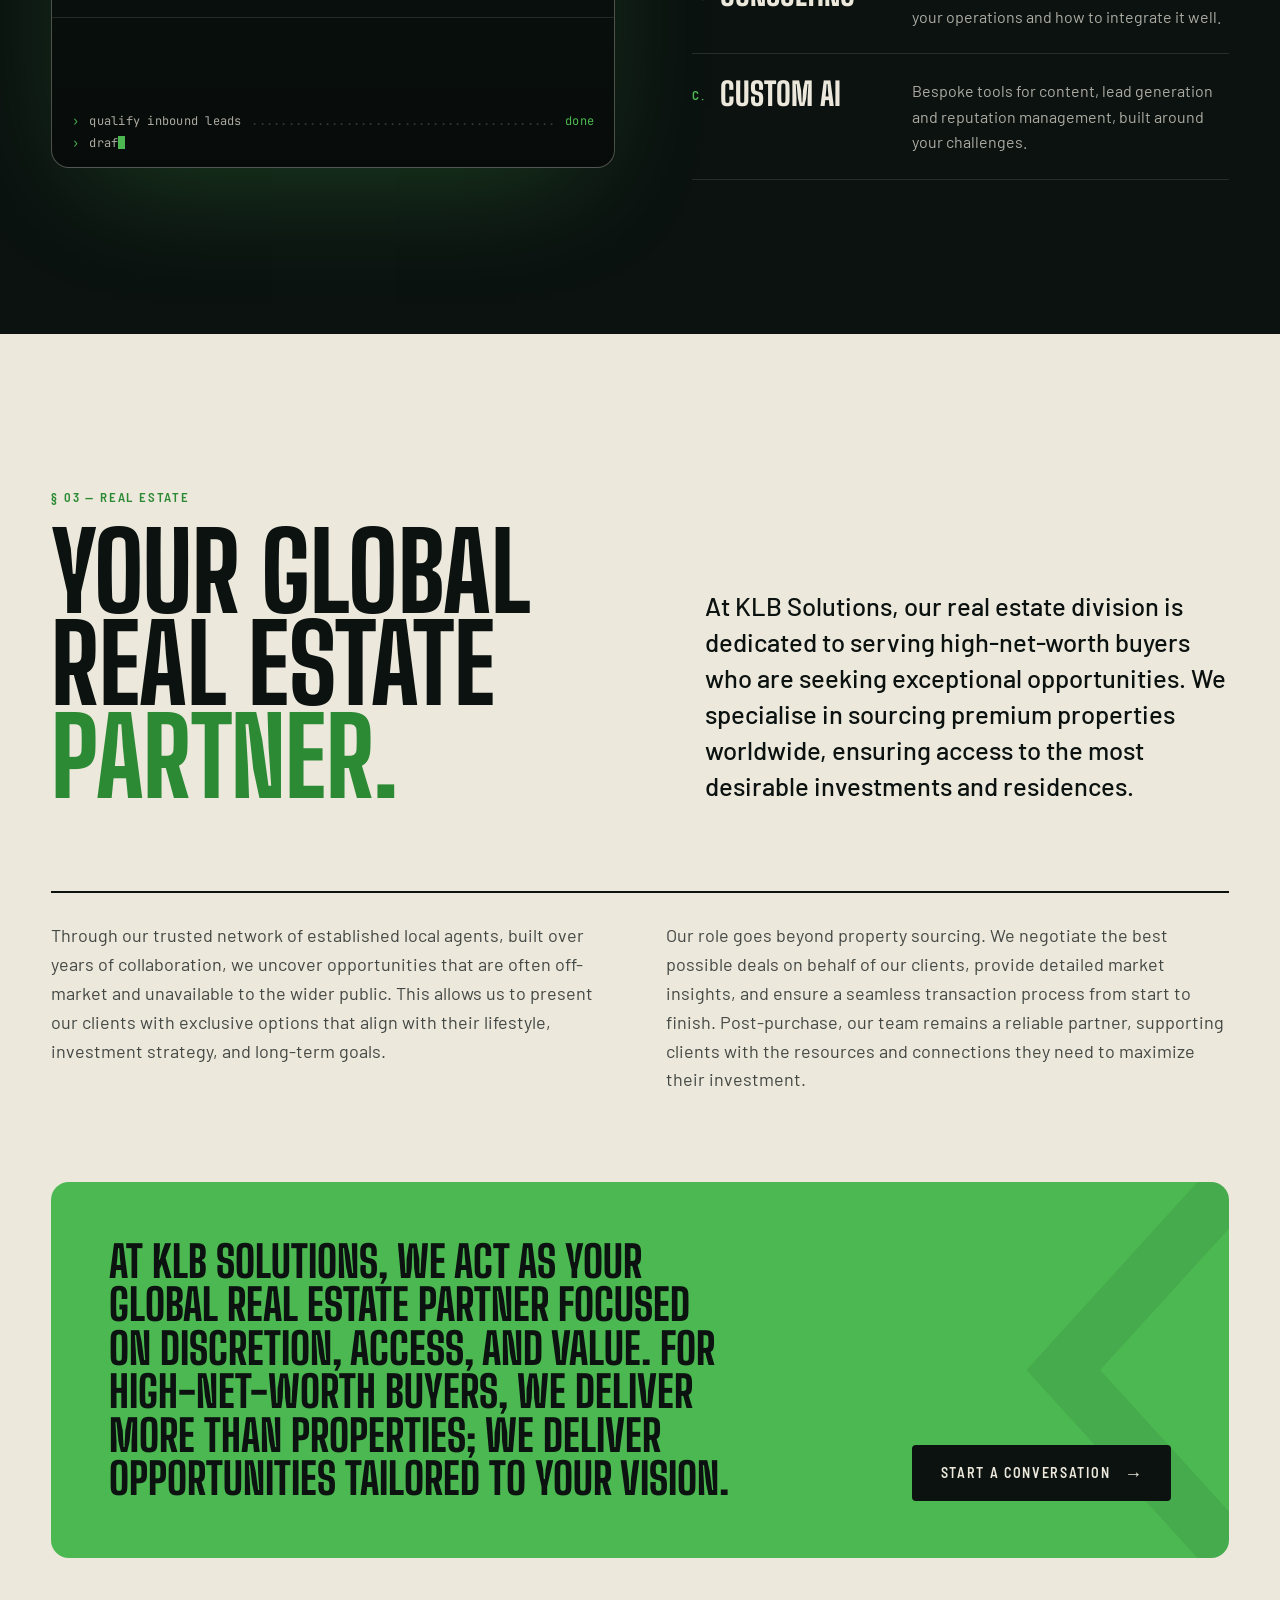
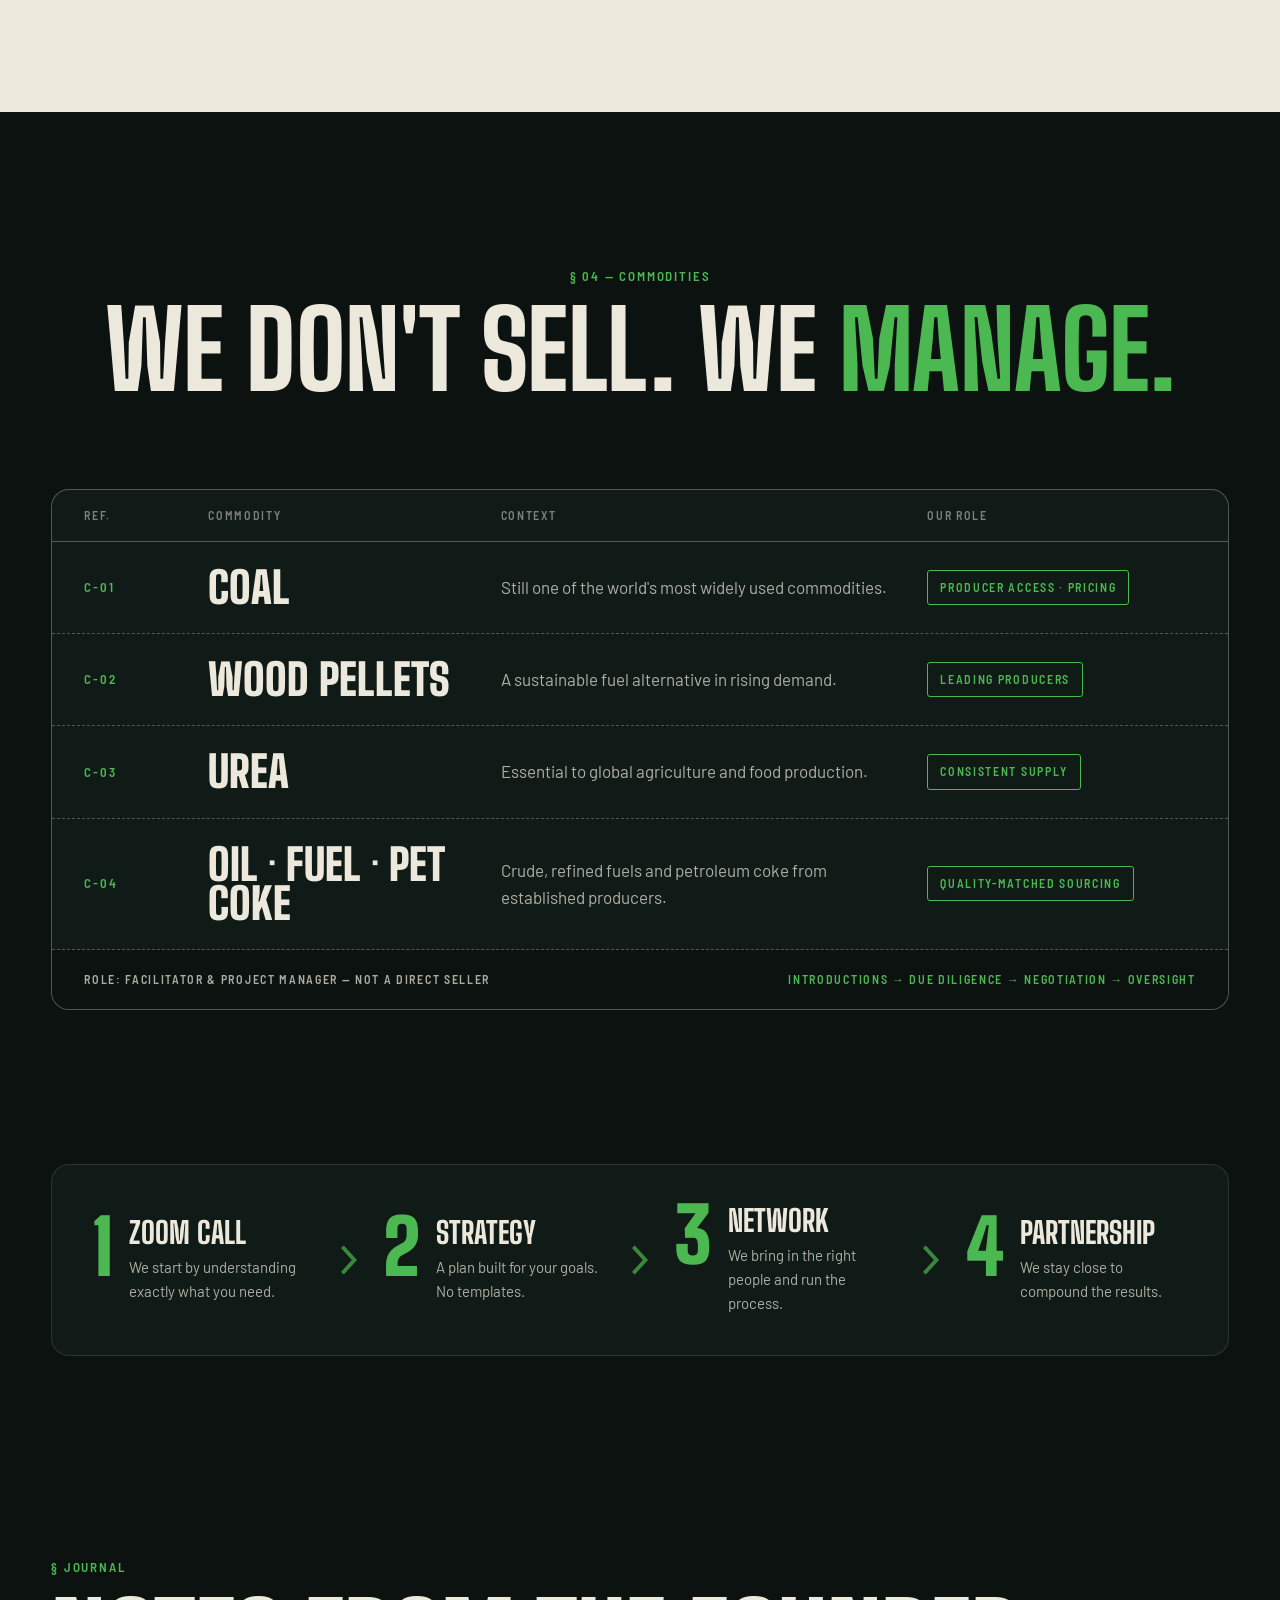
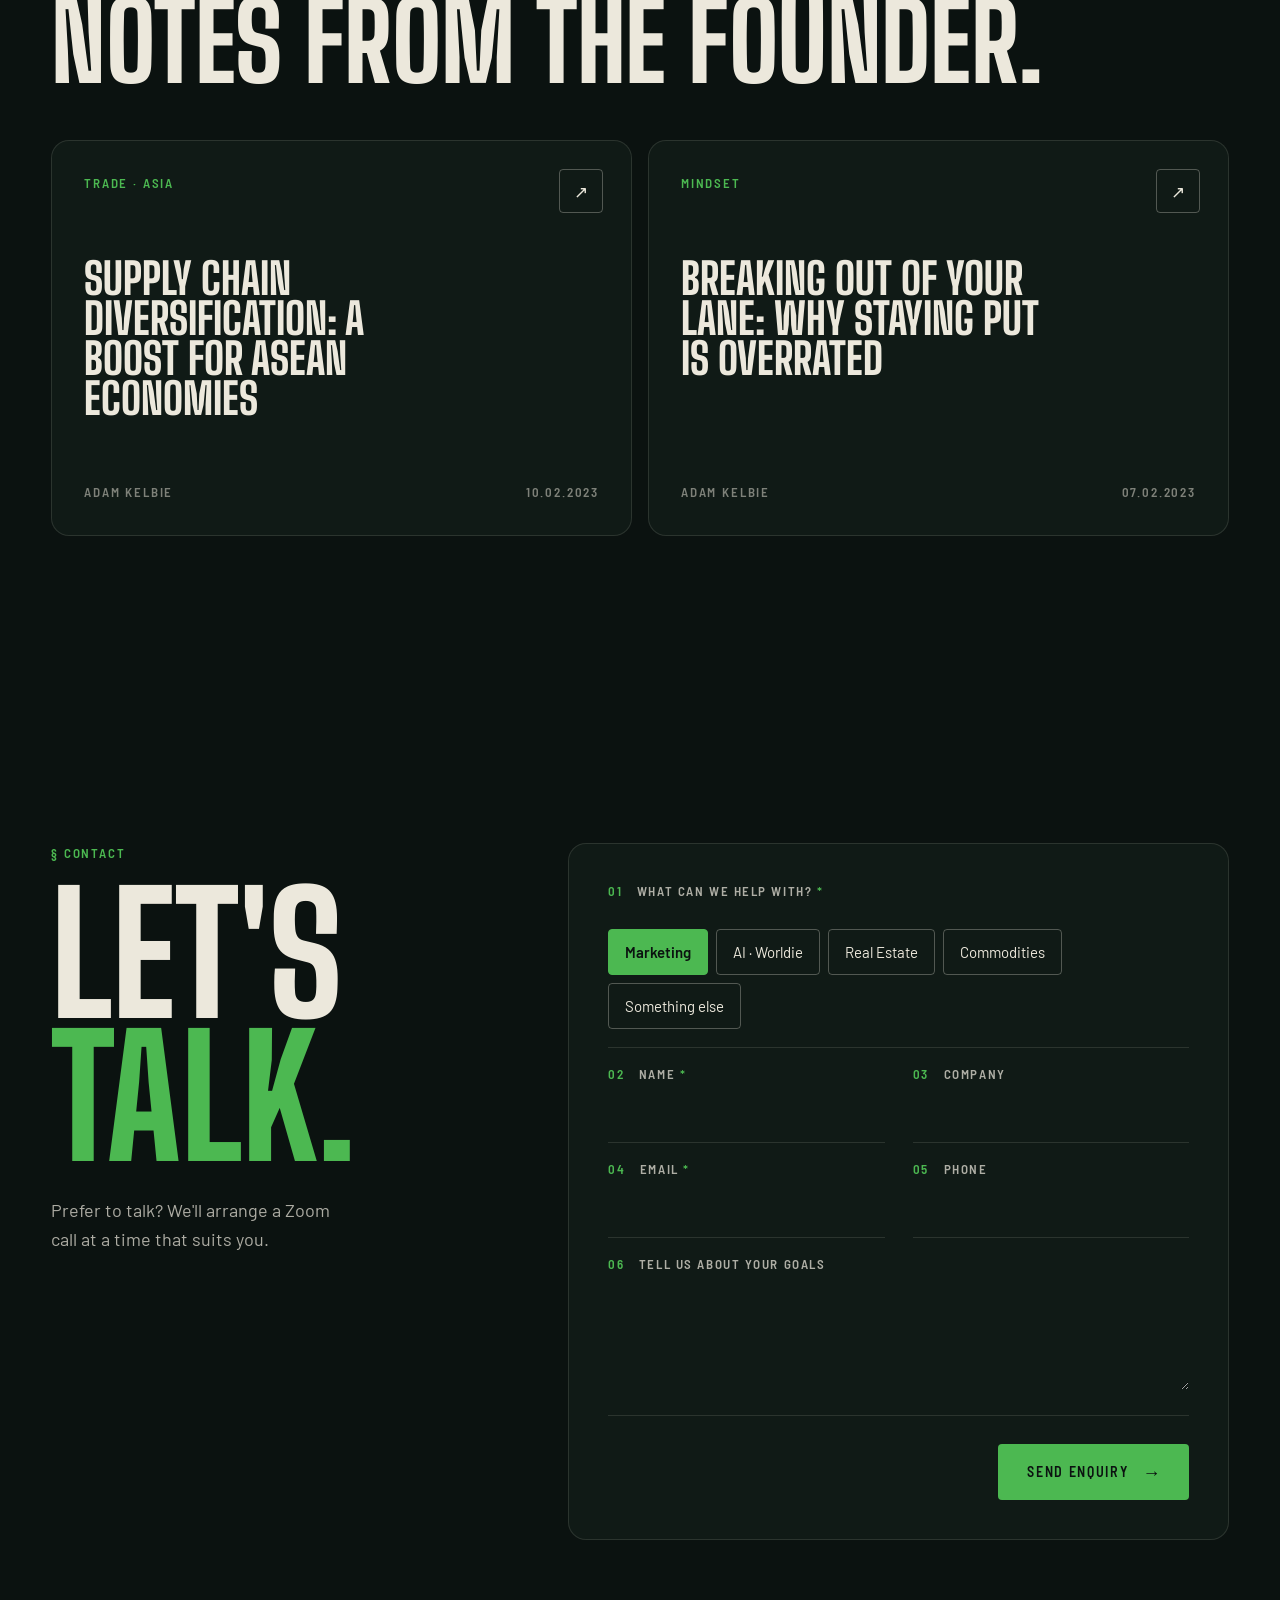
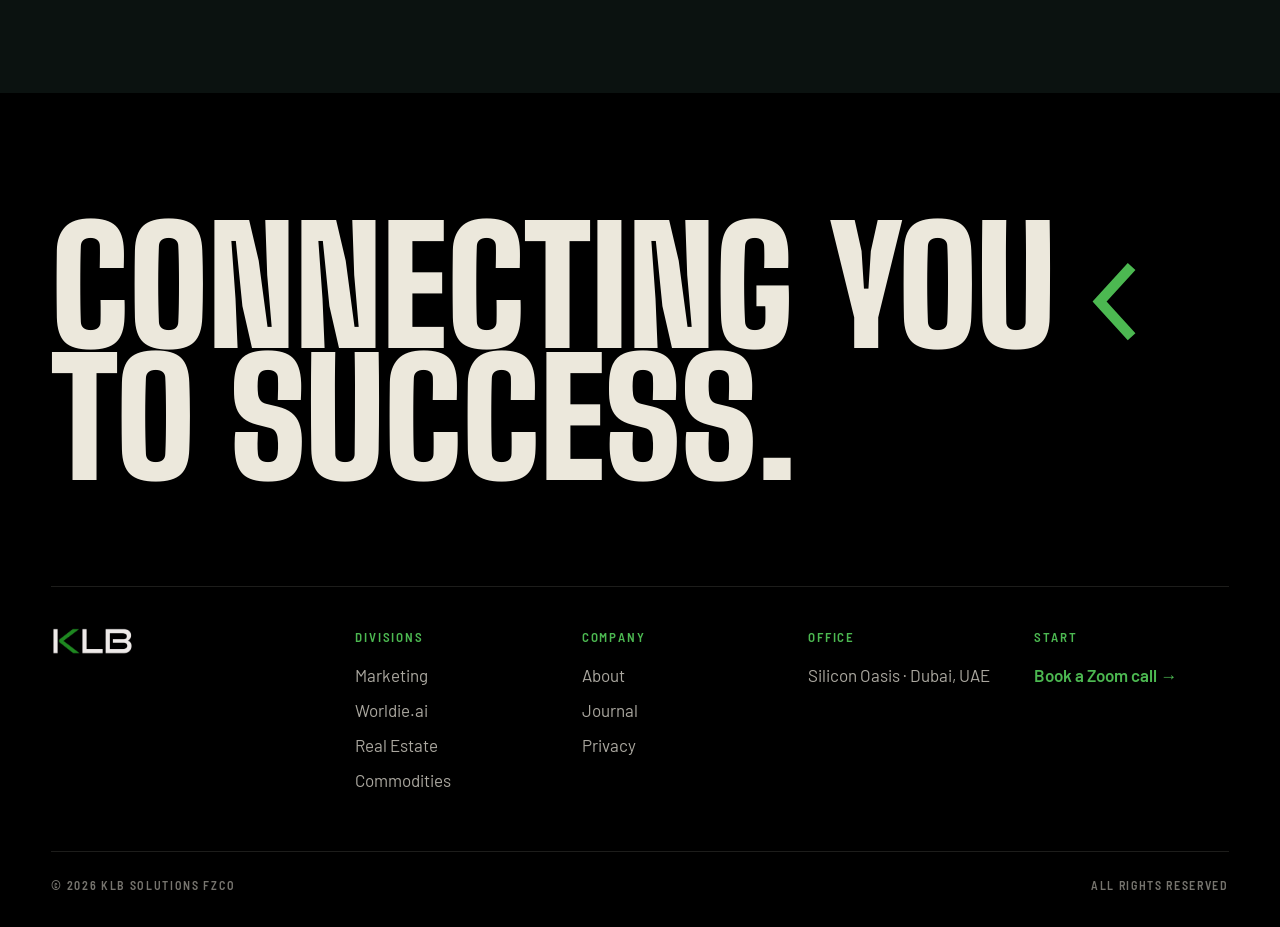
==== commit 0763e5df: "Use only the client's real estate copy and drop Marbella The Real Estate headline and division tile " ====
--- a/index.html
+++ b/index.html
@@ -184,8 +184,8 @@
         <span class="idx-head">Real Estate</span>
       </span>
       <span class="idx-side">
-        <span class="idx-desc">Premium properties sourced worldwide for high-net-worth buyers — often off-market, through our trusted network of local agents.</span>
-        <span class="idx-tags mono">Off-market sourcing · Negotiation · Market insight · Aftercare</span>
+        <span class="idx-desc">We specialise in sourcing premium properties worldwide, ensuring access to the most desirable investments and residences.</span>
+        <span class="idx-tags mono">Off-market · Property sourcing · Market insights · Post-purchase</span>
       </span>
       <span class="idx-arr" aria-hidden="true">→</span>
     </a>
@@ -213,13 +213,12 @@
       <p class="body-lg">Our edge is who we know. Years of relationships with agents, producers and partners let us open doors that stay closed to the public.</p>
     </div>
     <div class="radar-wrap">
-      <svg class="radar" id="radar" viewBox="0 0 600 600" role="img" aria-label="Range chart centred on Dubai with rings at 2,000, 4,000 and 6,000 km, showing routes to London, Marbella and Singapore"></svg>
+      <svg class="radar" id="radar" viewBox="0 0 600 600" role="img" aria-label="Range chart centred on Dubai with rings at 2,000, 4,000 and 6,000 km, showing routes to London and Singapore"></svg>
     </div>
     <ol class="legend">
       <li><span class="mk mk-hq" aria-hidden="true"></span><span class="lg-place">Dubai</span><span class="lg-note mono">HQ · Silicon Oasis</span></li>
       <li><span class="mk" aria-hidden="true">1</span><span class="lg-place">London · UK</span><span class="lg-note mono">5,473 km</span></li>
-      <li><span class="mk" aria-hidden="true">2</span><span class="lg-place">Marbella · Spain</span><span class="lg-note mono">5,785 km</span></li>
-      <li><span class="mk" aria-hidden="true">3</span><span class="lg-place">ASEAN · trade</span><span class="lg-note mono">5,837 km · plotted at Singapore</span></li>
+      <li><span class="mk" aria-hidden="true">2</span><span class="lg-place">ASEAN · trade</span><span class="lg-note mono">5,837 km · plotted at Singapore</span></li>
     </ol>
     <p class="fine mono">Distances are great-circle distances from Dubai</p>
   </div>
@@ -262,7 +261,7 @@
     <div class="re-head">
       <div>
         <p class="label mono">§ 03 — Real Estate</p>
-        <h2 class="h2 reveal">Discretion. Access. <em class="accent">Value.</em></h2>
+        <h2 class="h2 reveal">Your global real estate <em class="accent">partner.</em></h2>
       </div>
       <p class="lead reveal">At KLB Solutions, our real estate division is dedicated to serving high-net-worth buyers who are seeking exceptional opportunities. We specialise in sourcing premium properties worldwide, ensuring access to the most desirable investments and residences.</p>
     </div>
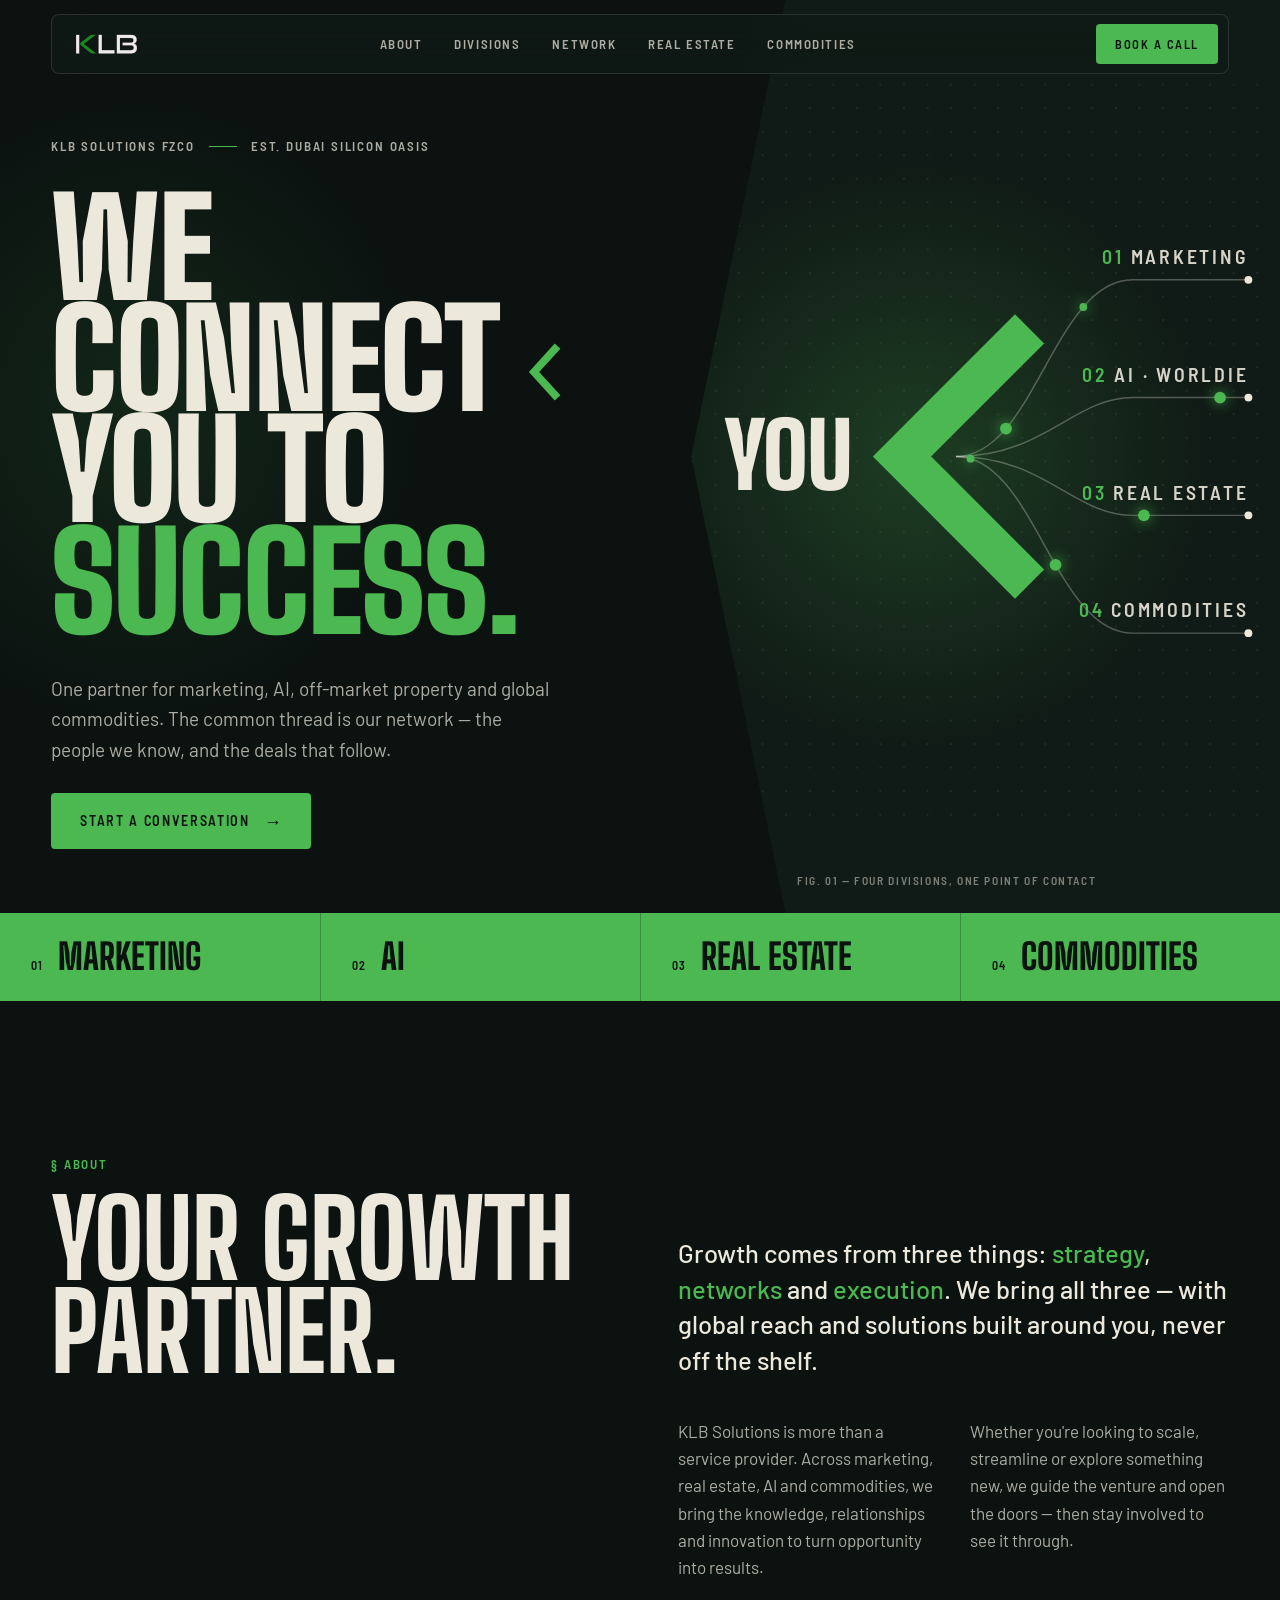
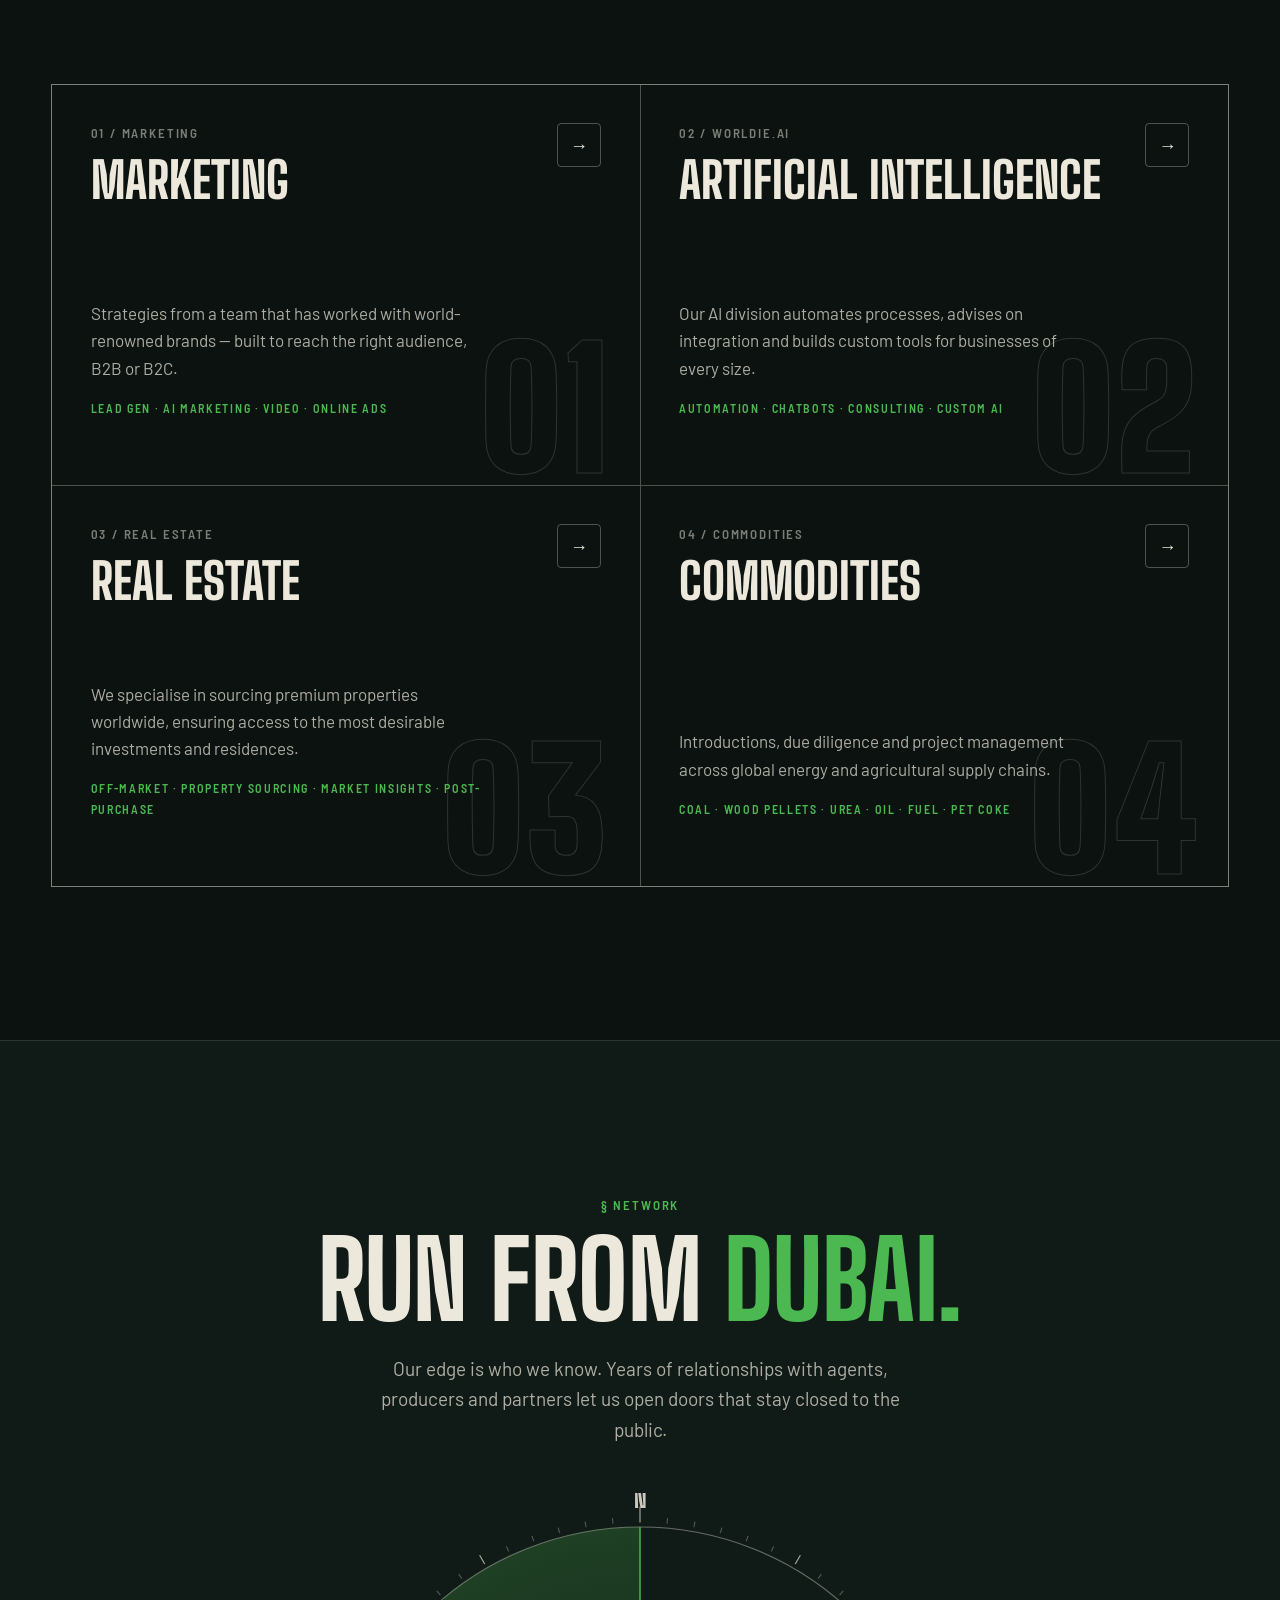
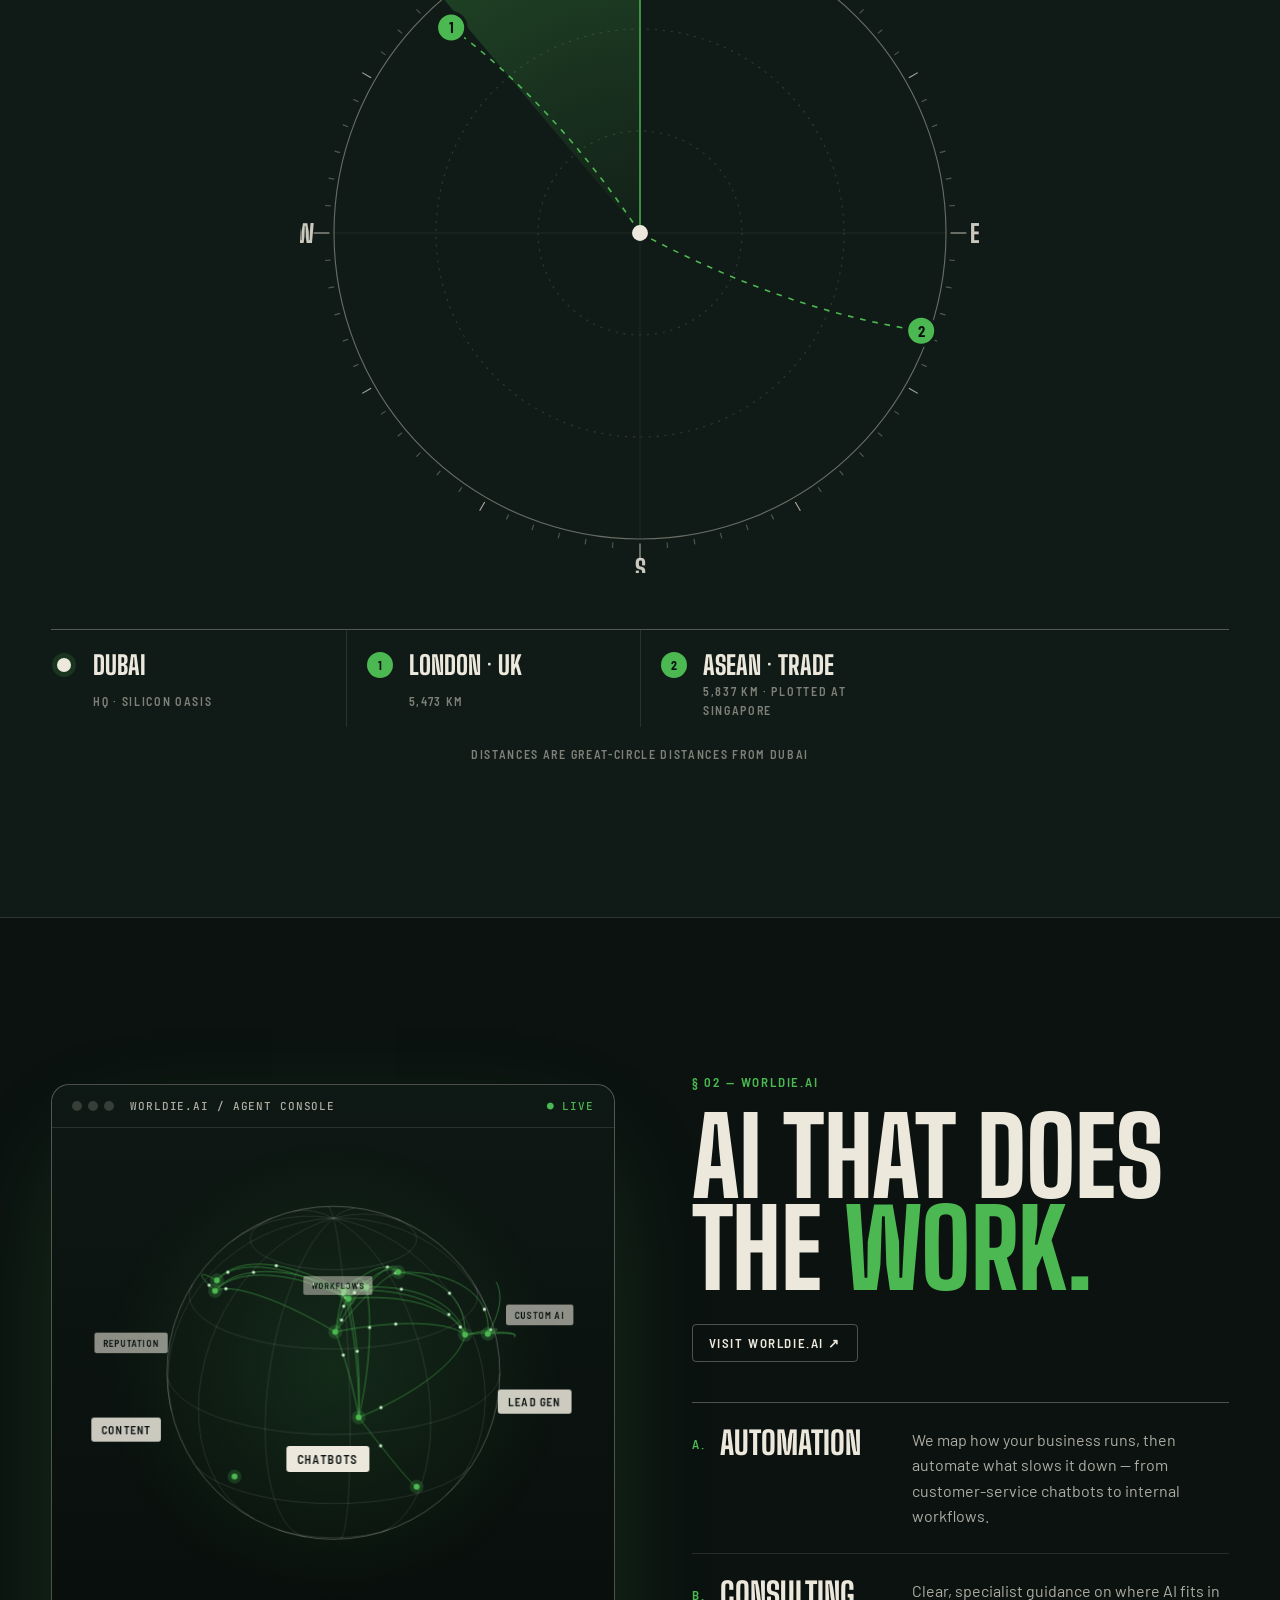
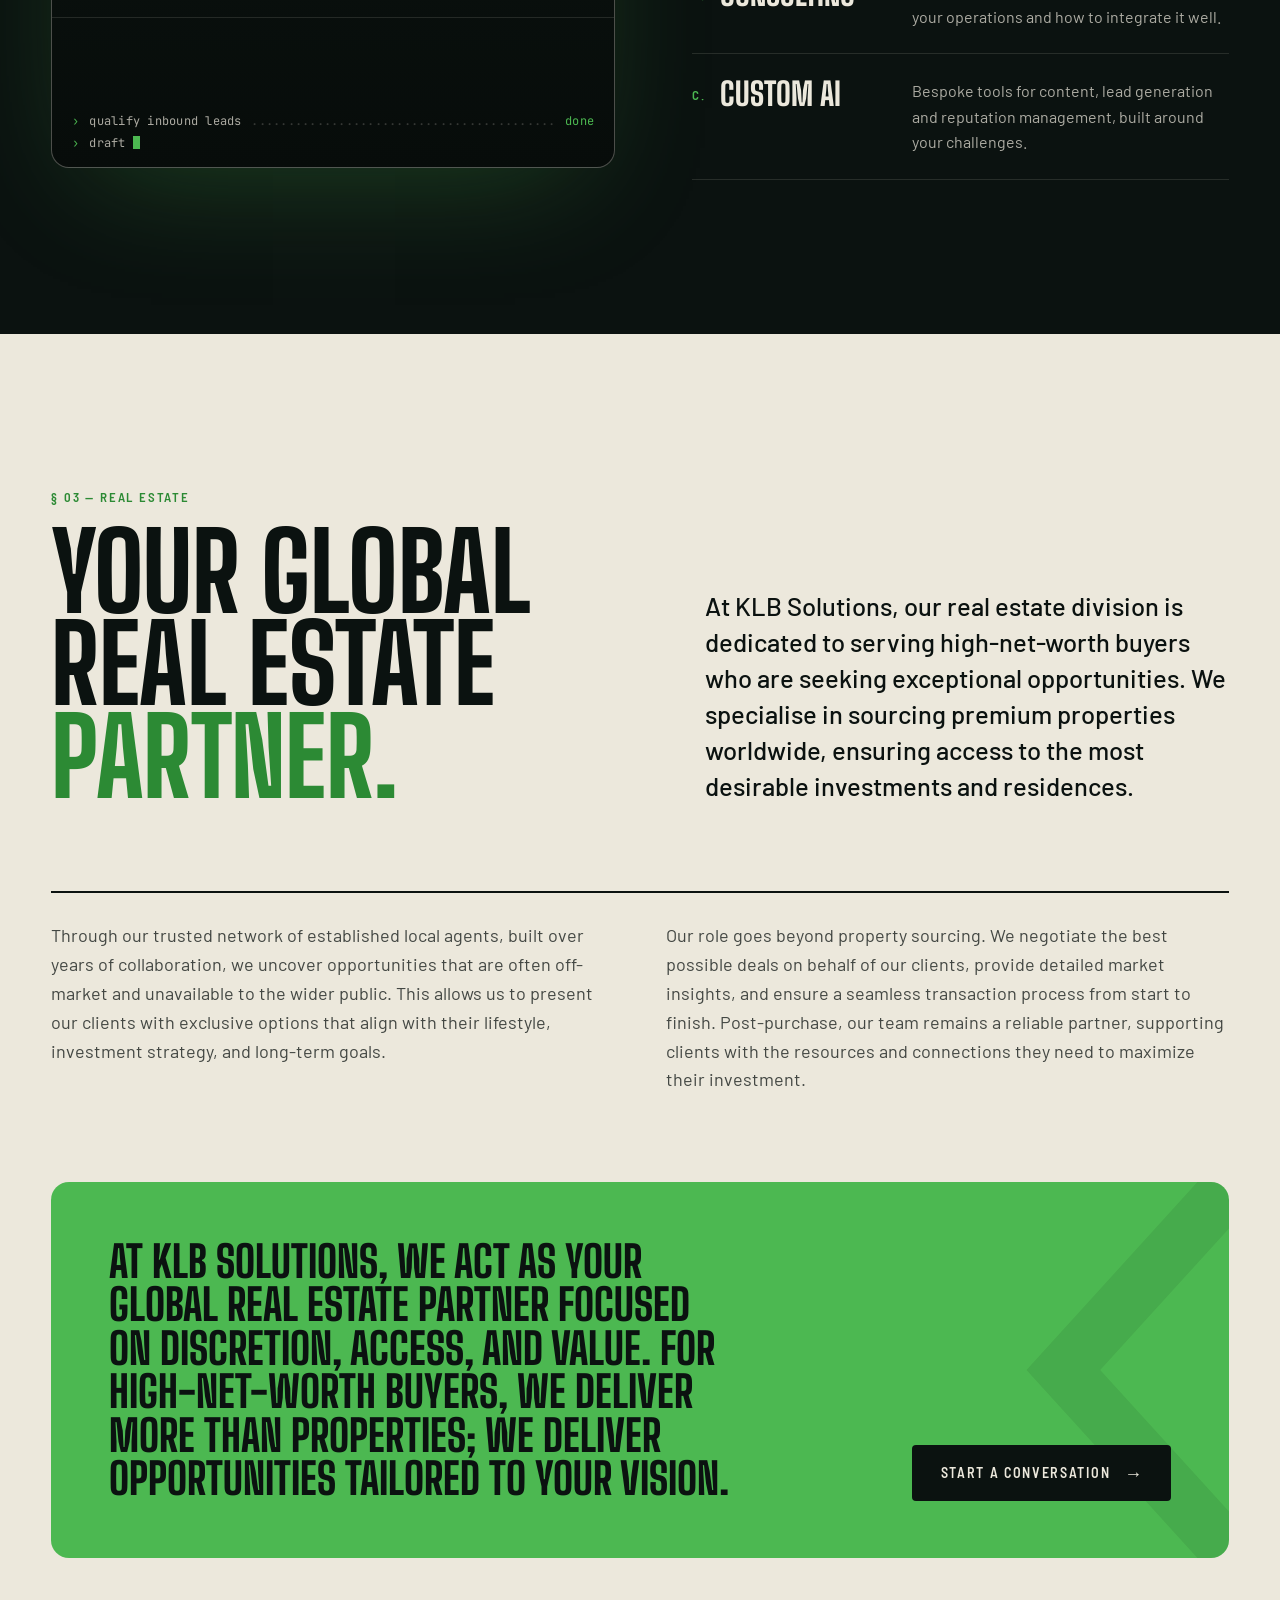
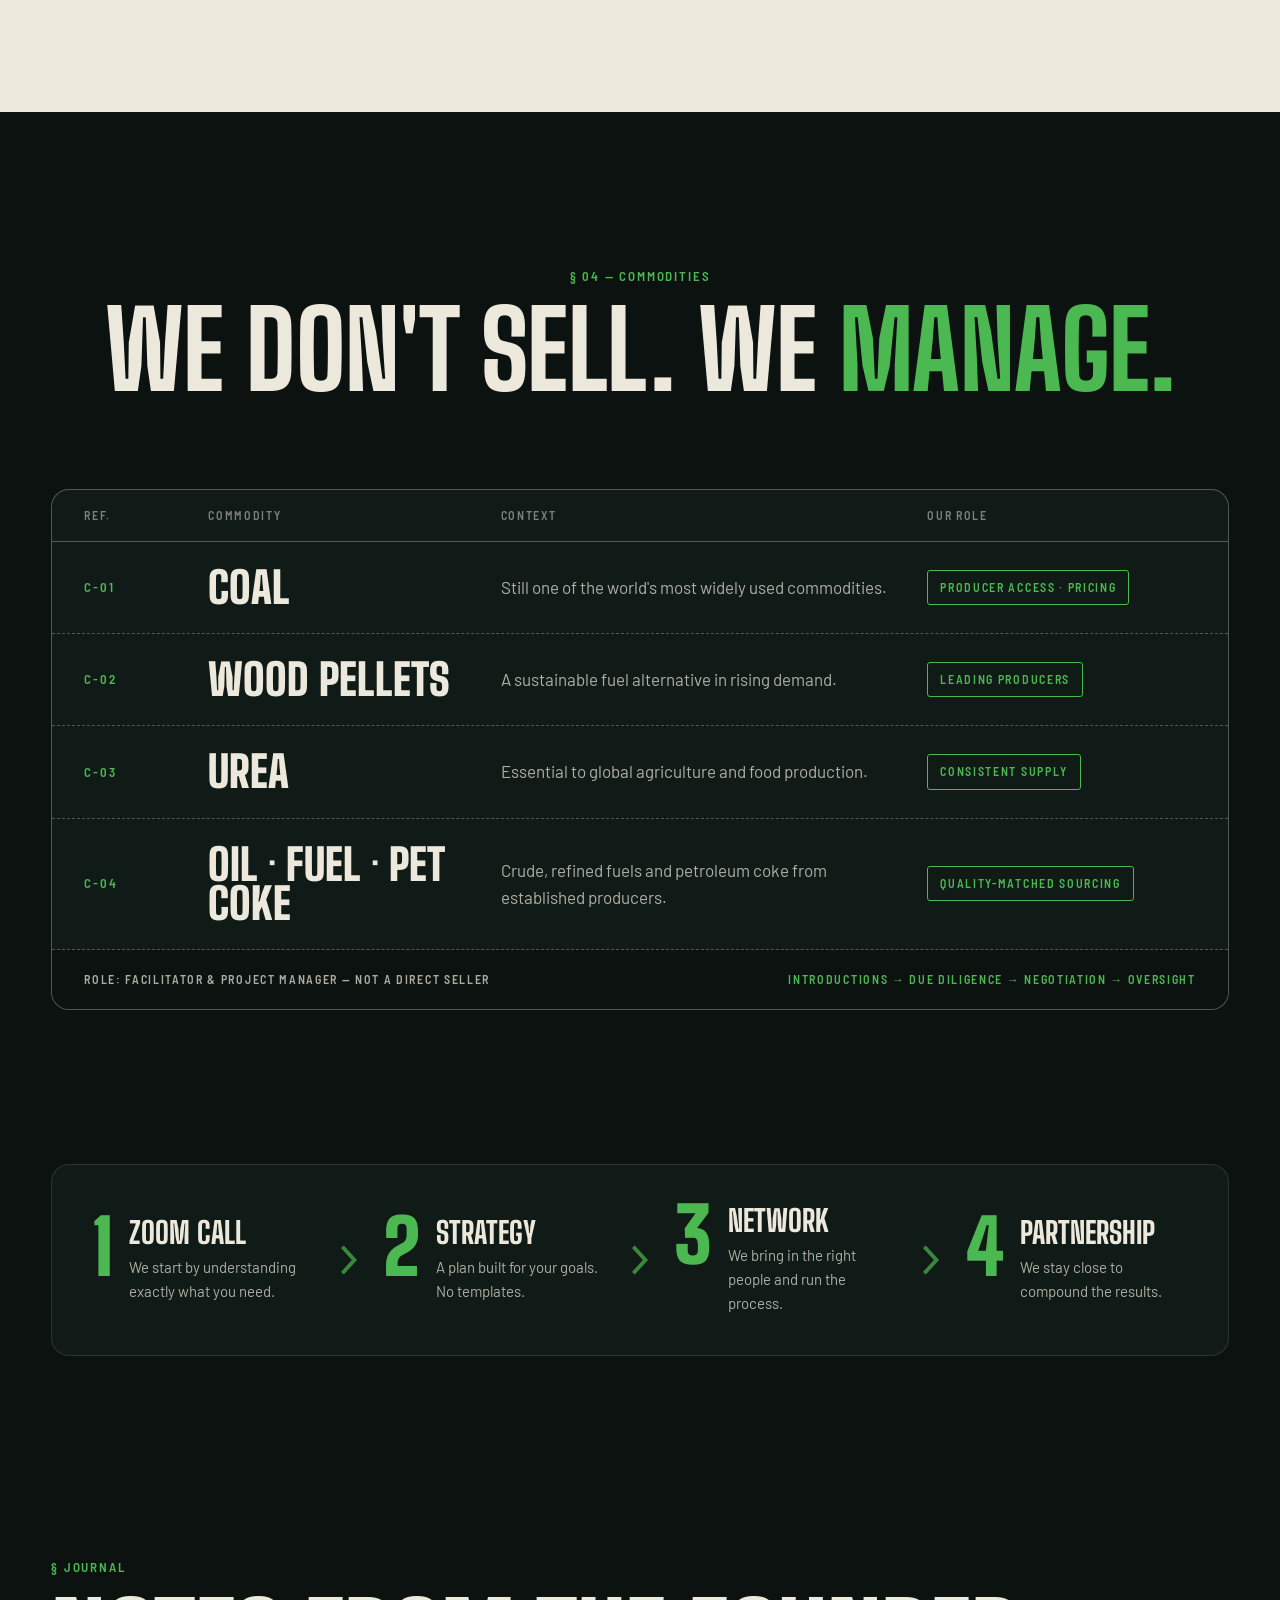
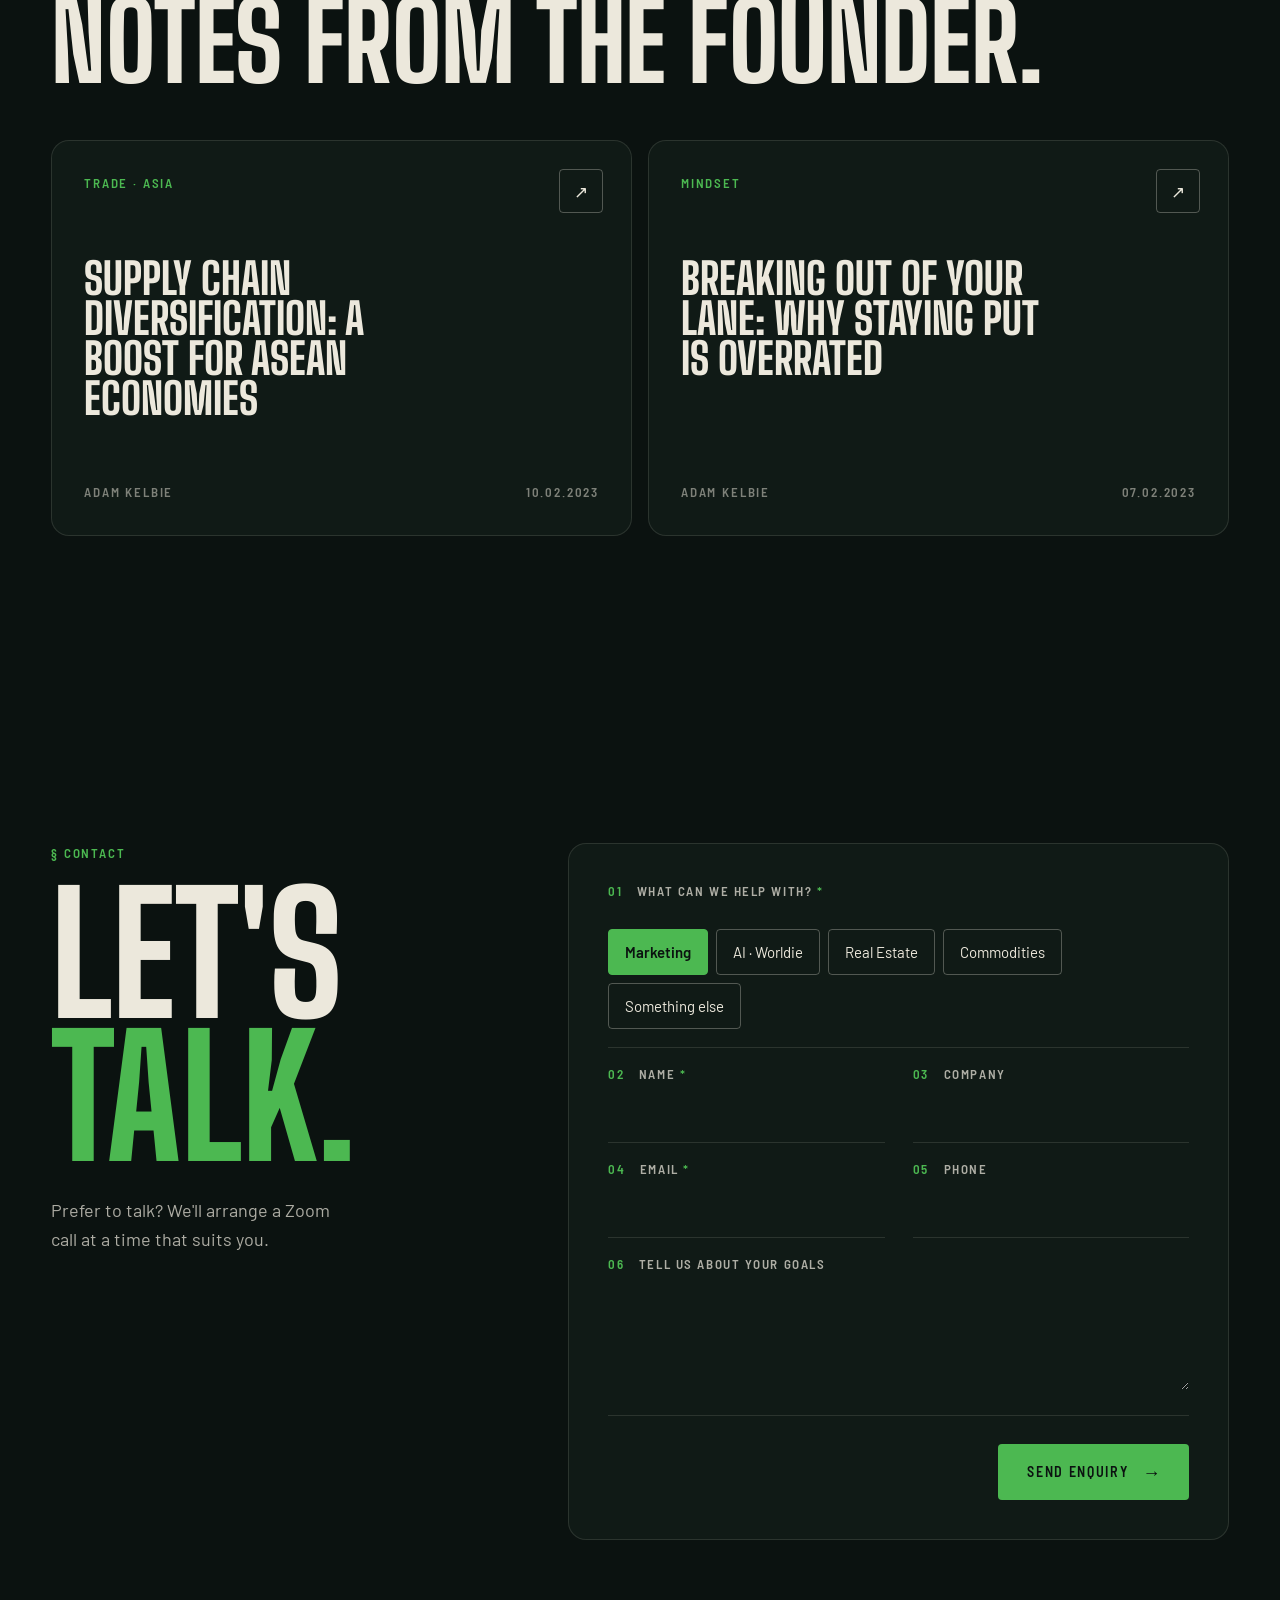
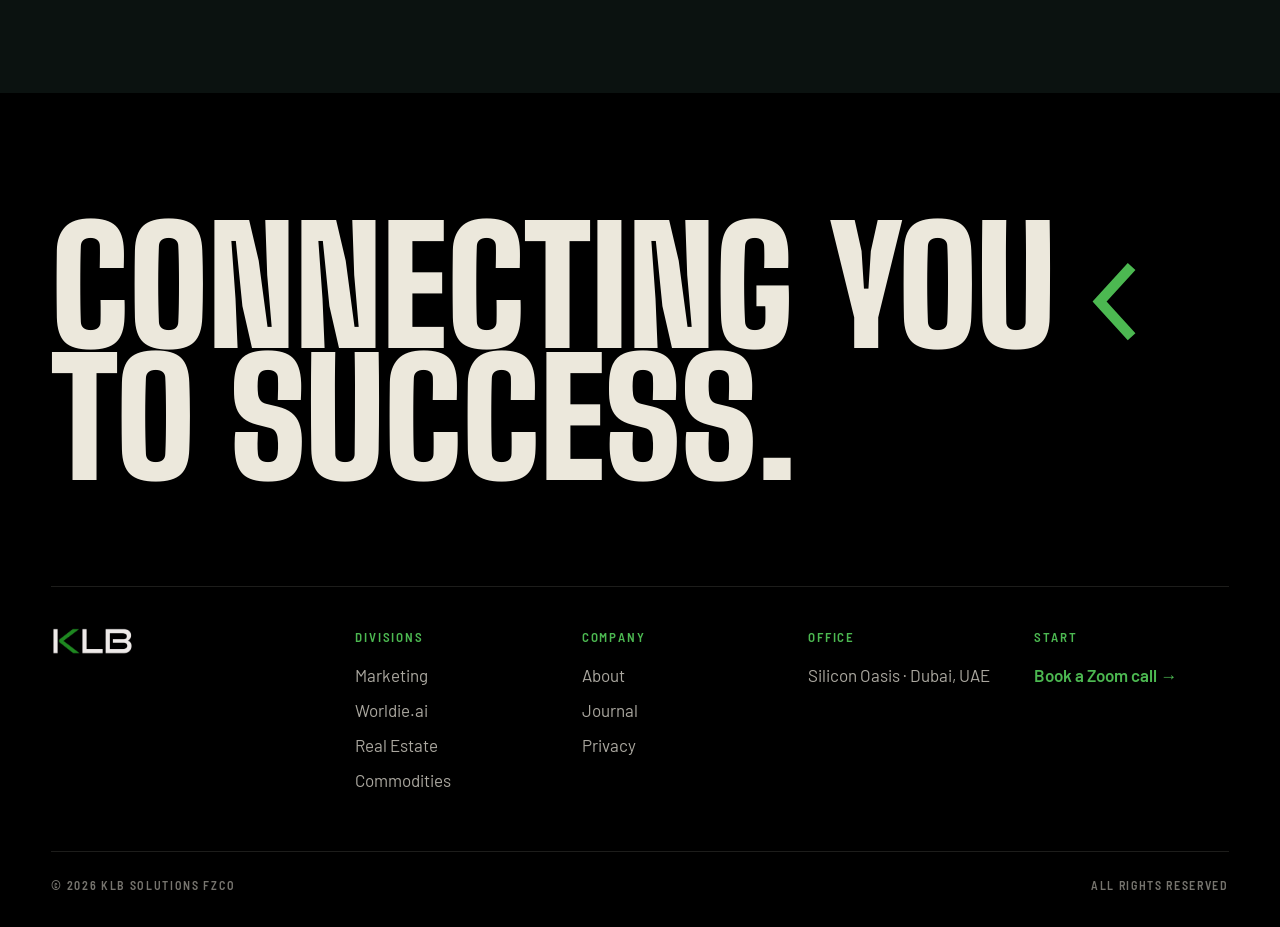
==== commit 2c5923f3: "Send contact form enquiries through Resend Adds a PHP endpoint that validates each enquiry, routes i" ====
--- a/index.html
+++ b/index.html
@@ -351,7 +351,8 @@
       <p class="f-note">Prefer to talk? We'll arrange a Zoom call at a time that suits you.</p>
     </div>
 
-    <form class="form" id="enquiry" novalidate>
+    <form class="form" id="enquiry" action="send-enquiry.php" method="post" novalidate>
+      <div class="f-hp" aria-hidden="true"><label>Website <input type="text" name="website" tabindex="-1" autocomplete="off"></label></div>
       <fieldset class="f-row">
         <legend><span class="mono f-no">01</span> What can we help with? <span class="req" aria-hidden="true">*</span></legend>
         <div class="chips">
@@ -399,6 +400,7 @@
       <div class="f-submit">
         <button class="btn btn-green" type="submit">Send enquiry <span class="arr">→</span></button>
       </div>
+      <p class="f-error" role="alert" hidden>Sorry, your enquiry didn't send. Please try again in a moment.</p>
       <p class="f-done" role="status" hidden>Received — we'll be in touch shortly to arrange a call.</p>
     </form>
   </div>
--- a/styles.css
+++ b/styles.css
@@ -344,6 +344,9 @@
 .f-field.invalid { border-bottom-color: #E5735E; }
 .f-field.invalid .f-lab::after { content: " — required"; color: #E5735E; }
 .f-submit { margin-top: 28px; display: flex; justify-content: flex-end; }
+.f-hp { position: absolute; left: -9999px; width: 1px; height: 1px; overflow: hidden; }
+.f-submit .btn:disabled { opacity: .6; cursor: progress; }
+.f-error { margin-top: 18px; color: #E5735E; }
 .f-done { padding: 22px 24px; border-radius: 8px; background: var(--green-dim); color: var(--green); font: 800 30px/1 var(--f-display); text-transform: uppercase; }
 
 /* Footer ----------------------------------------------------------------- */
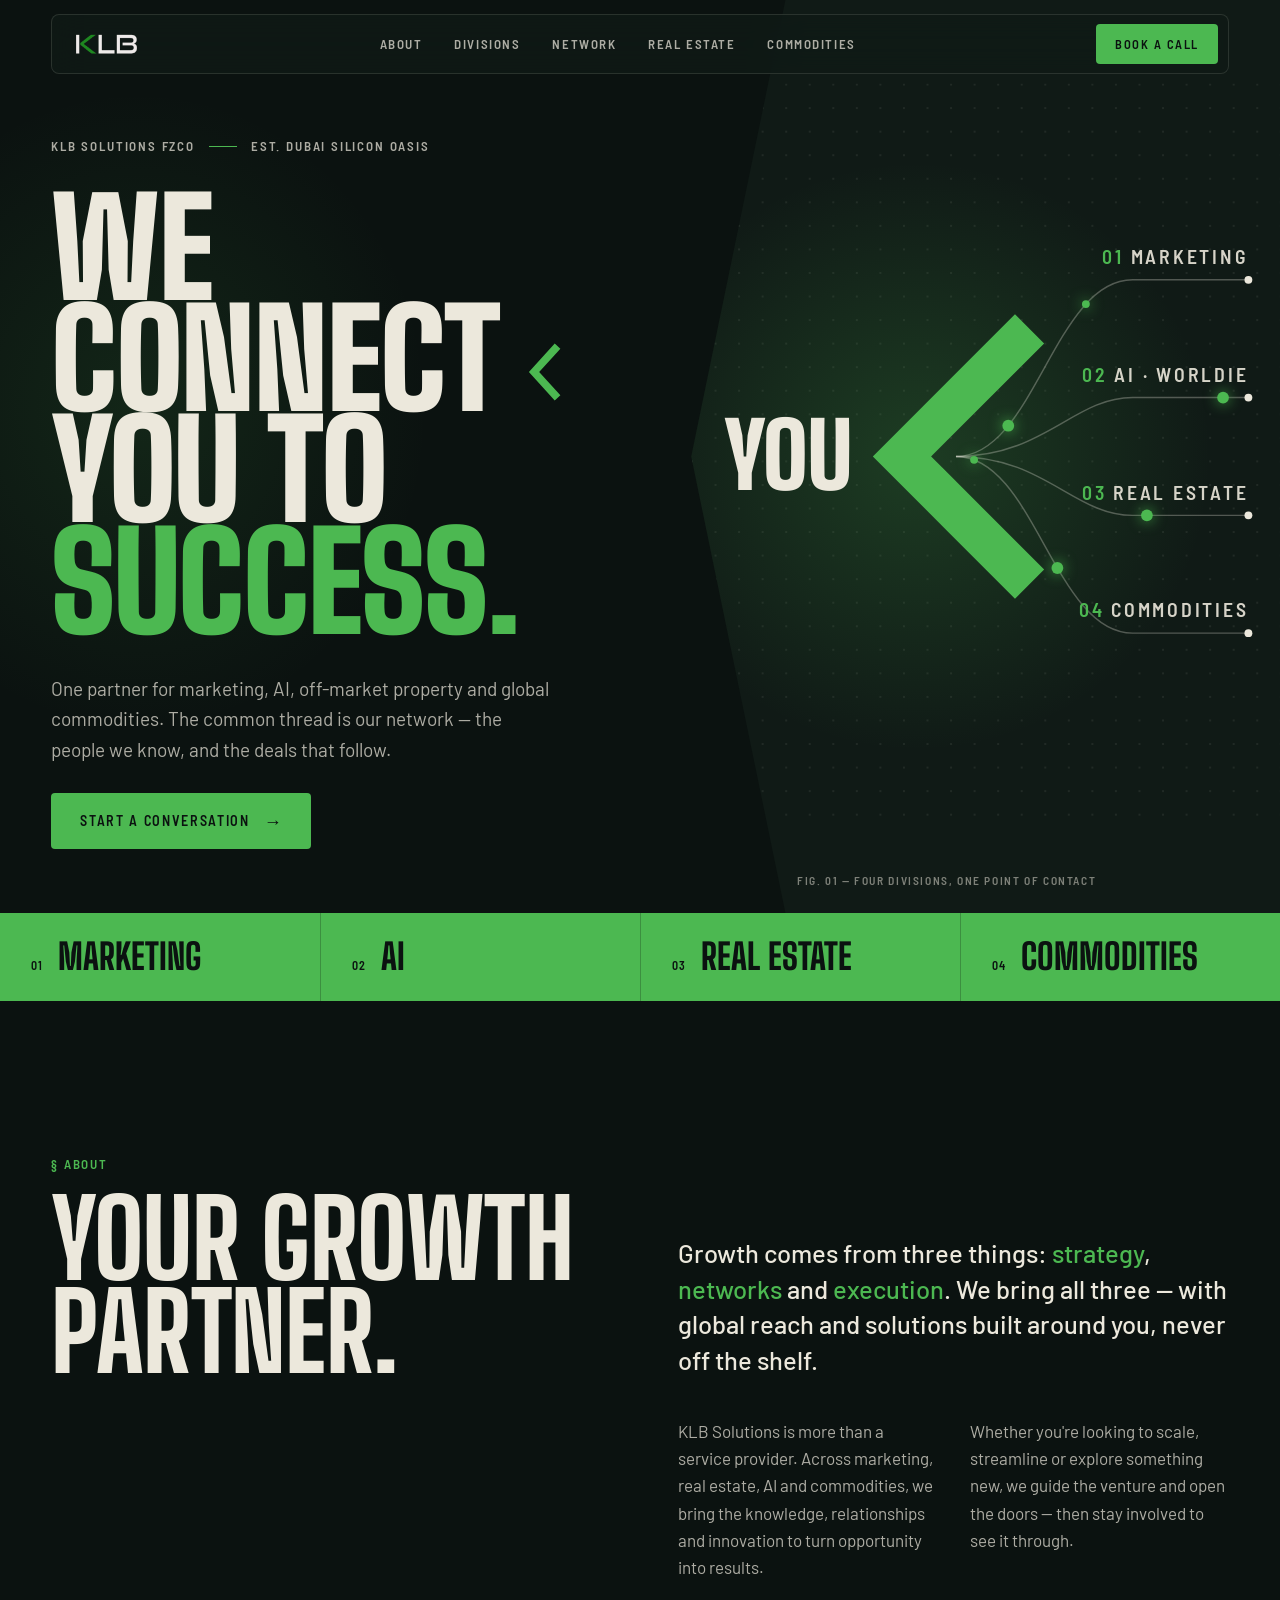
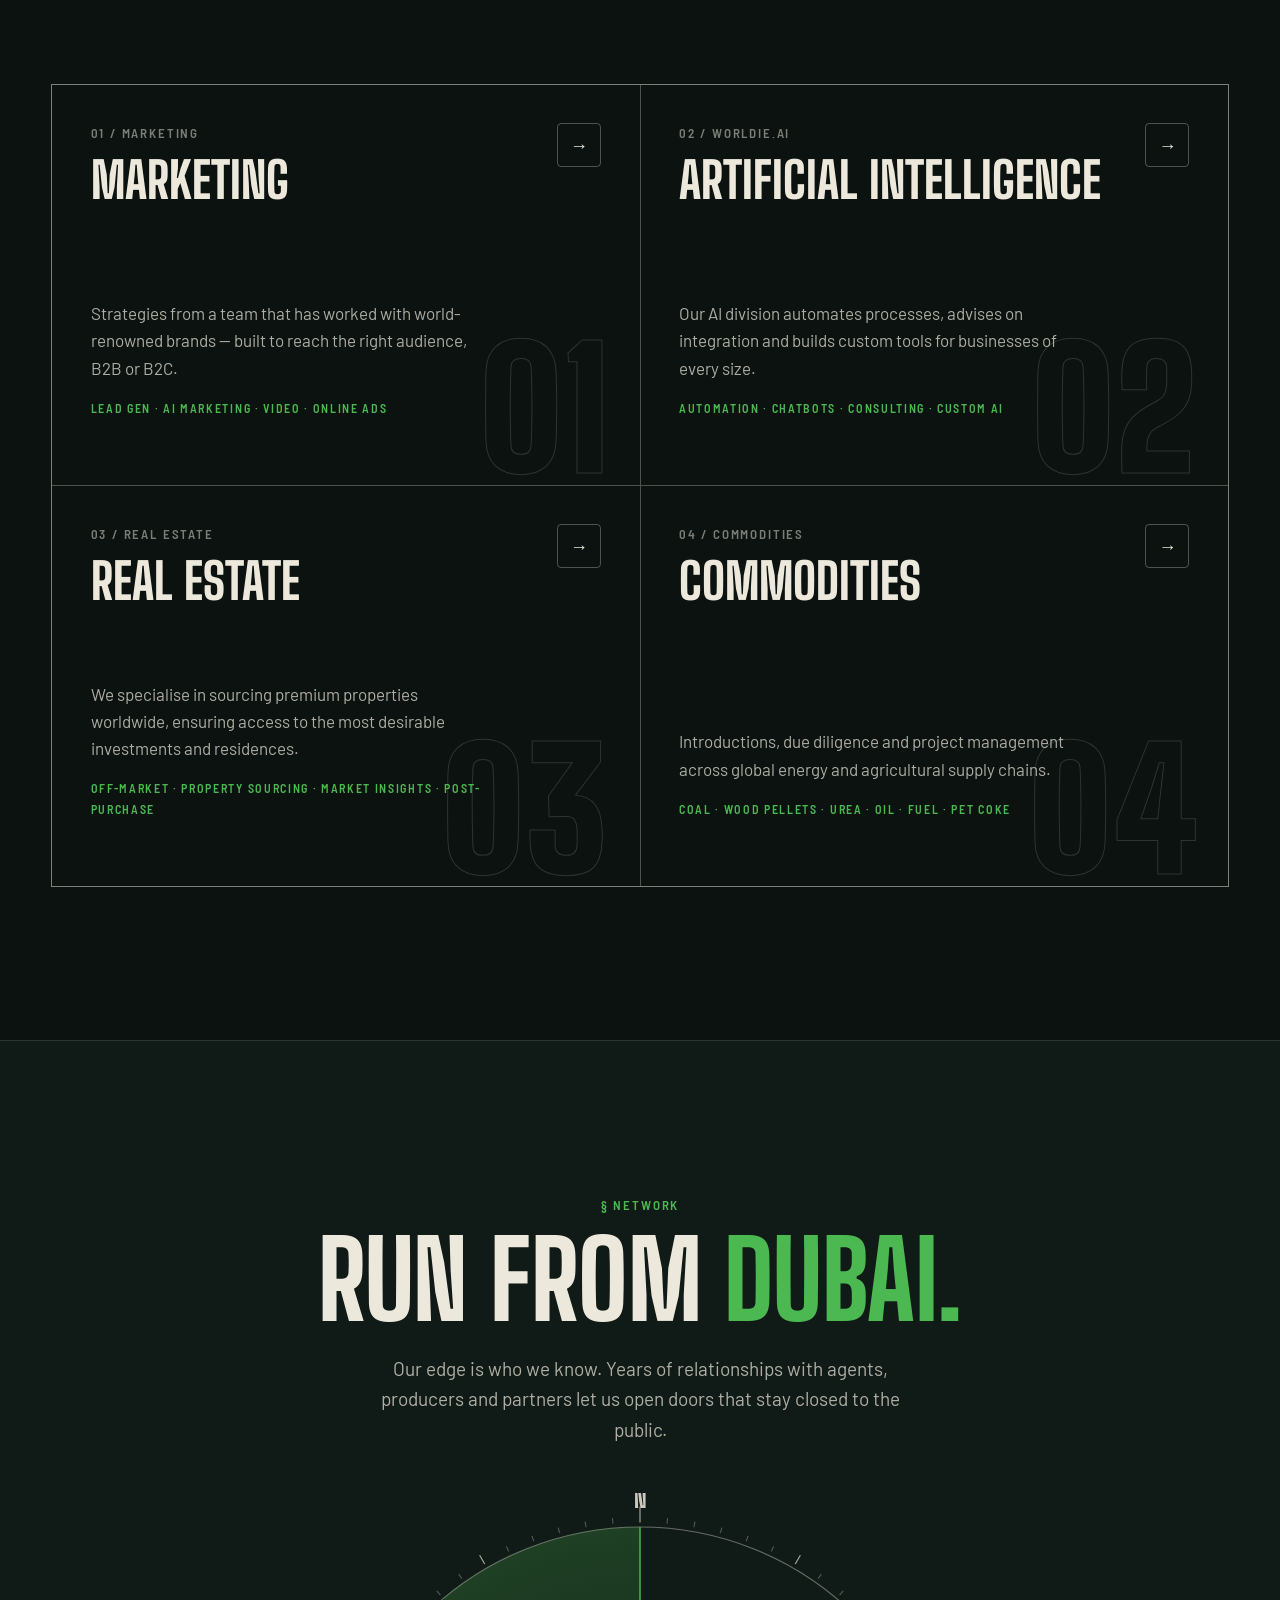
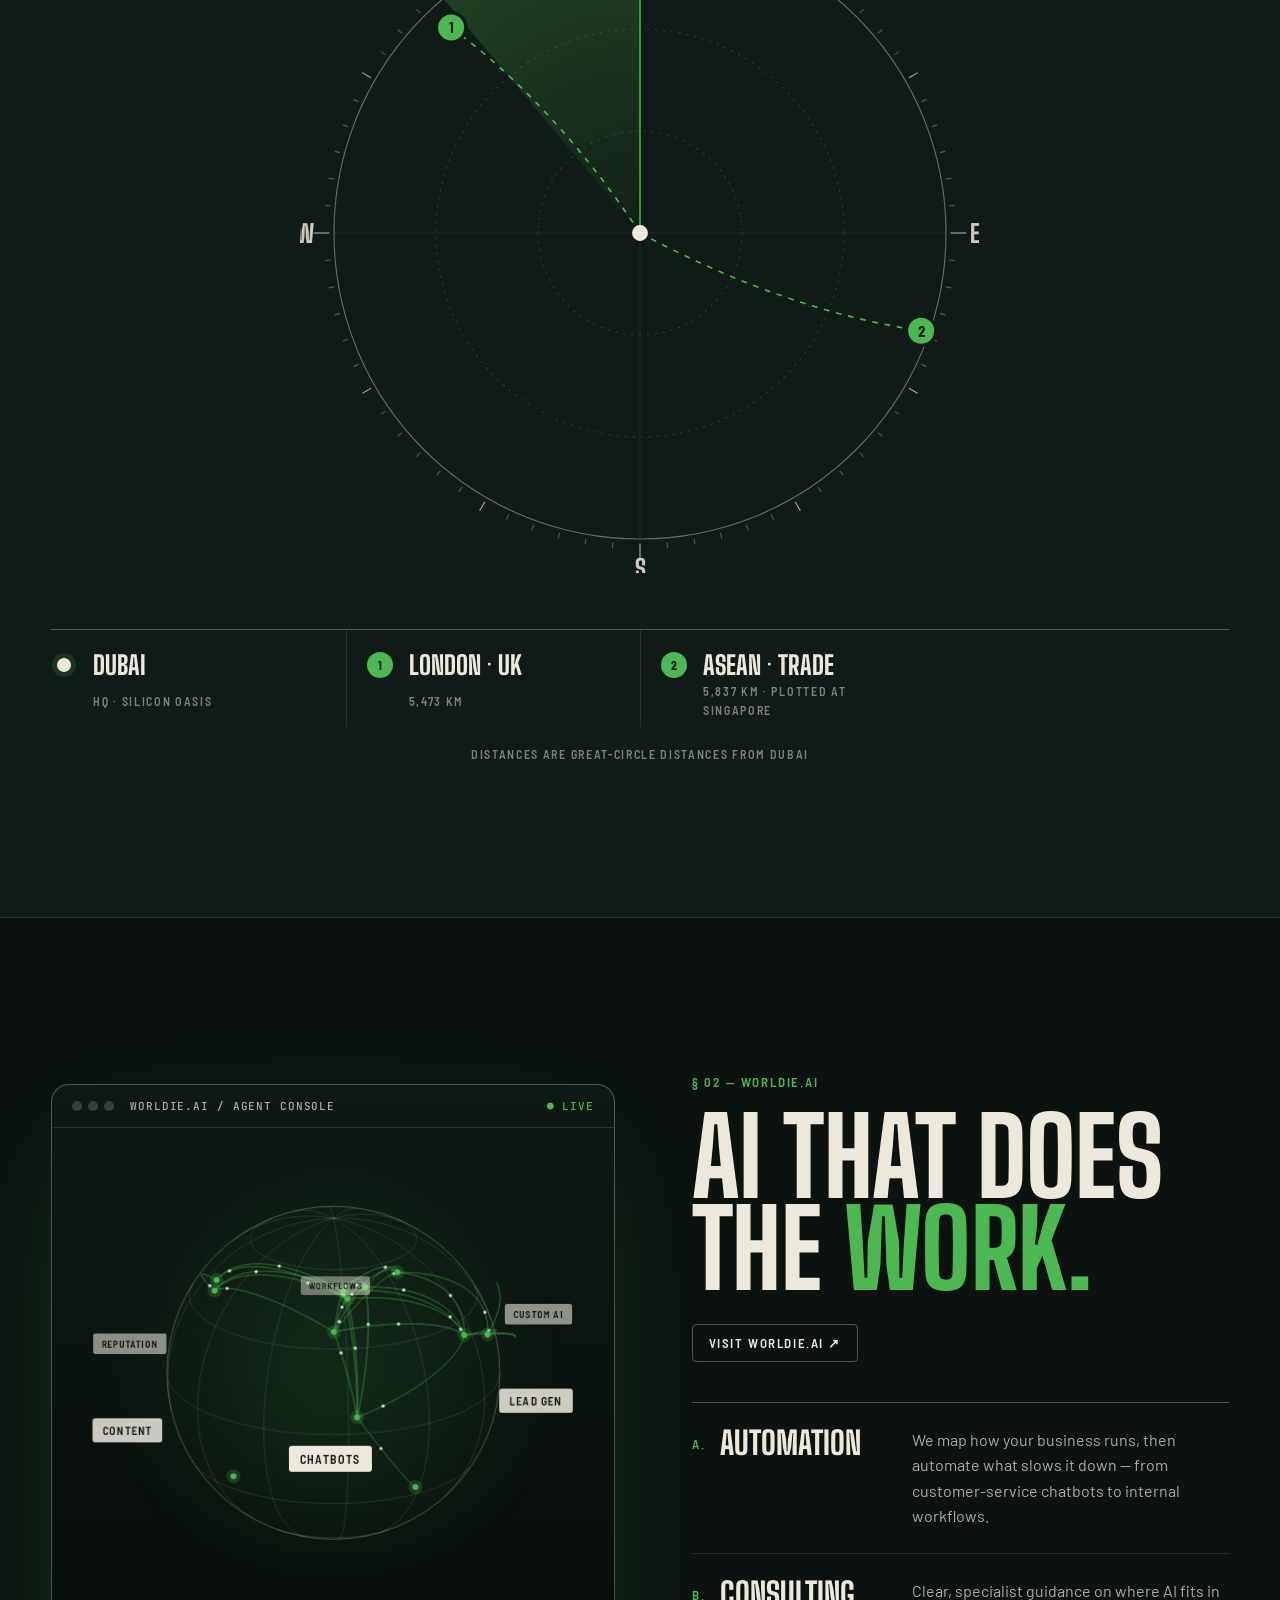
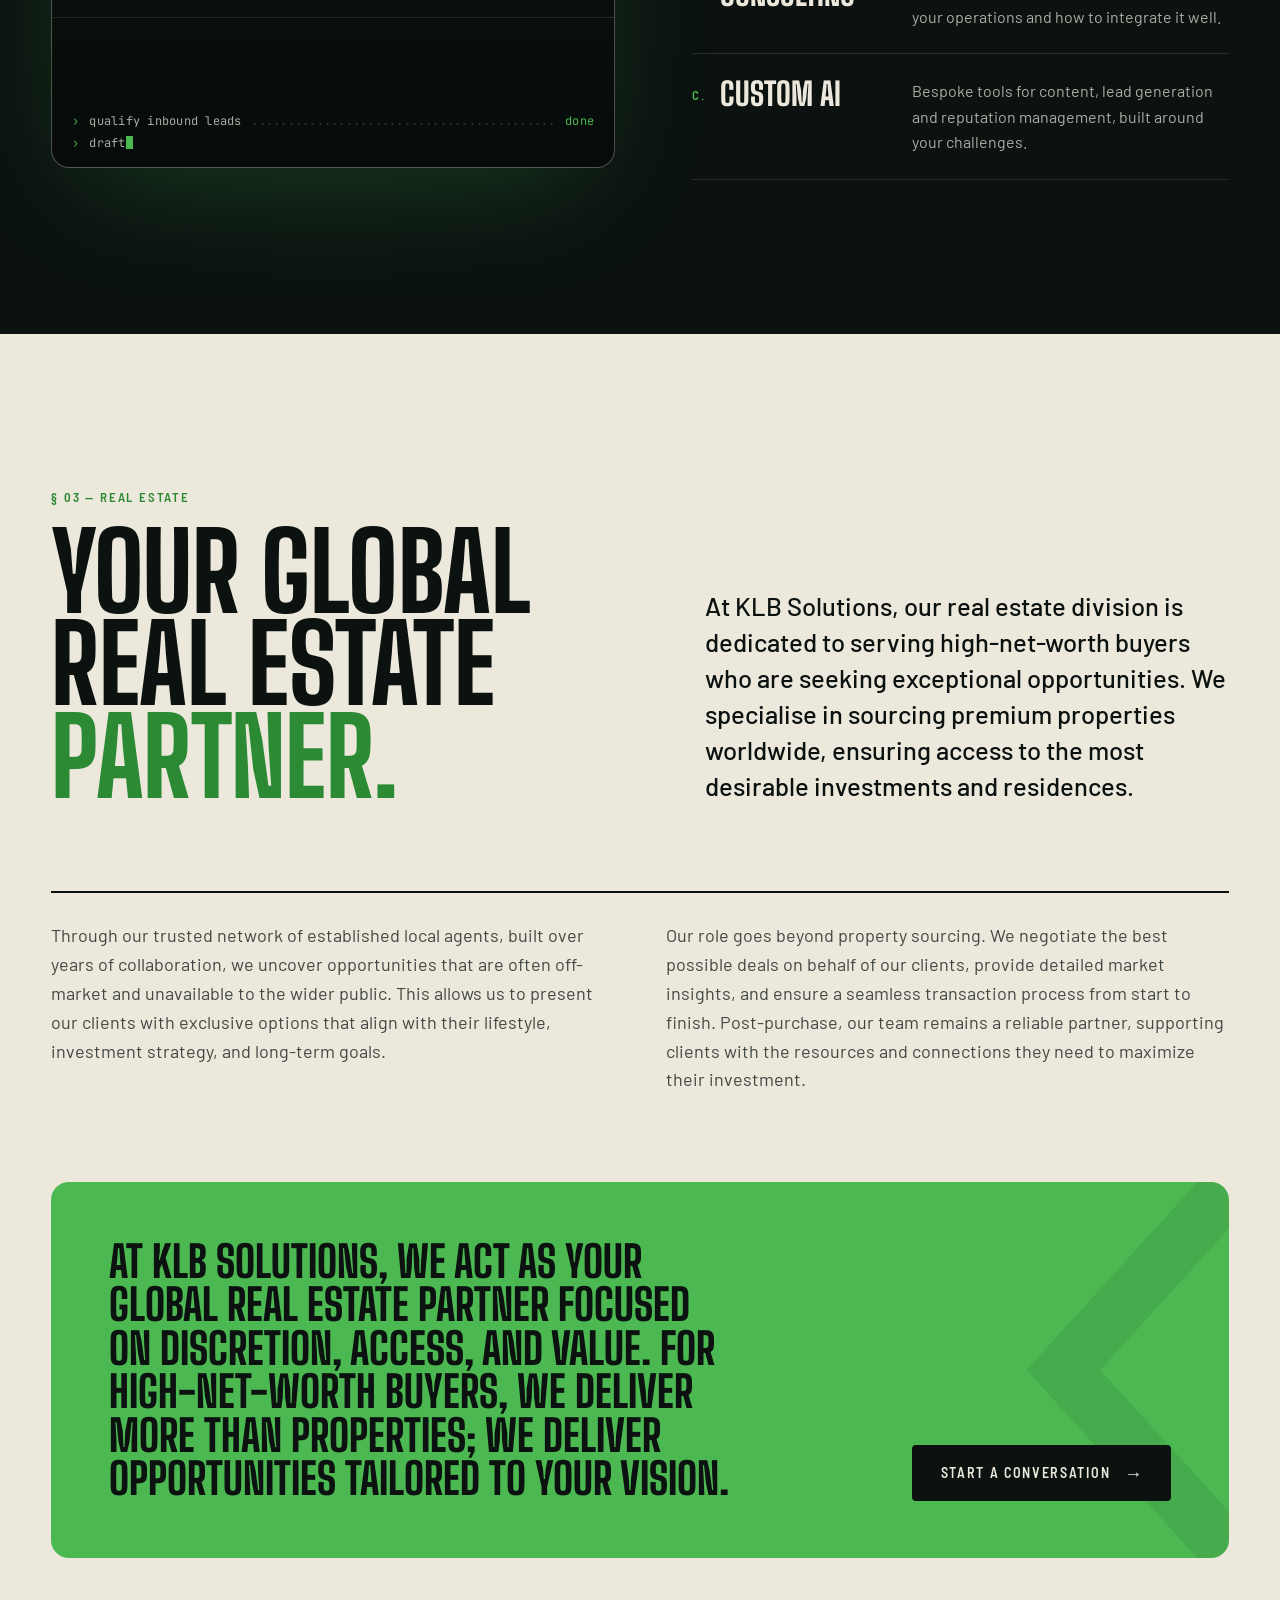
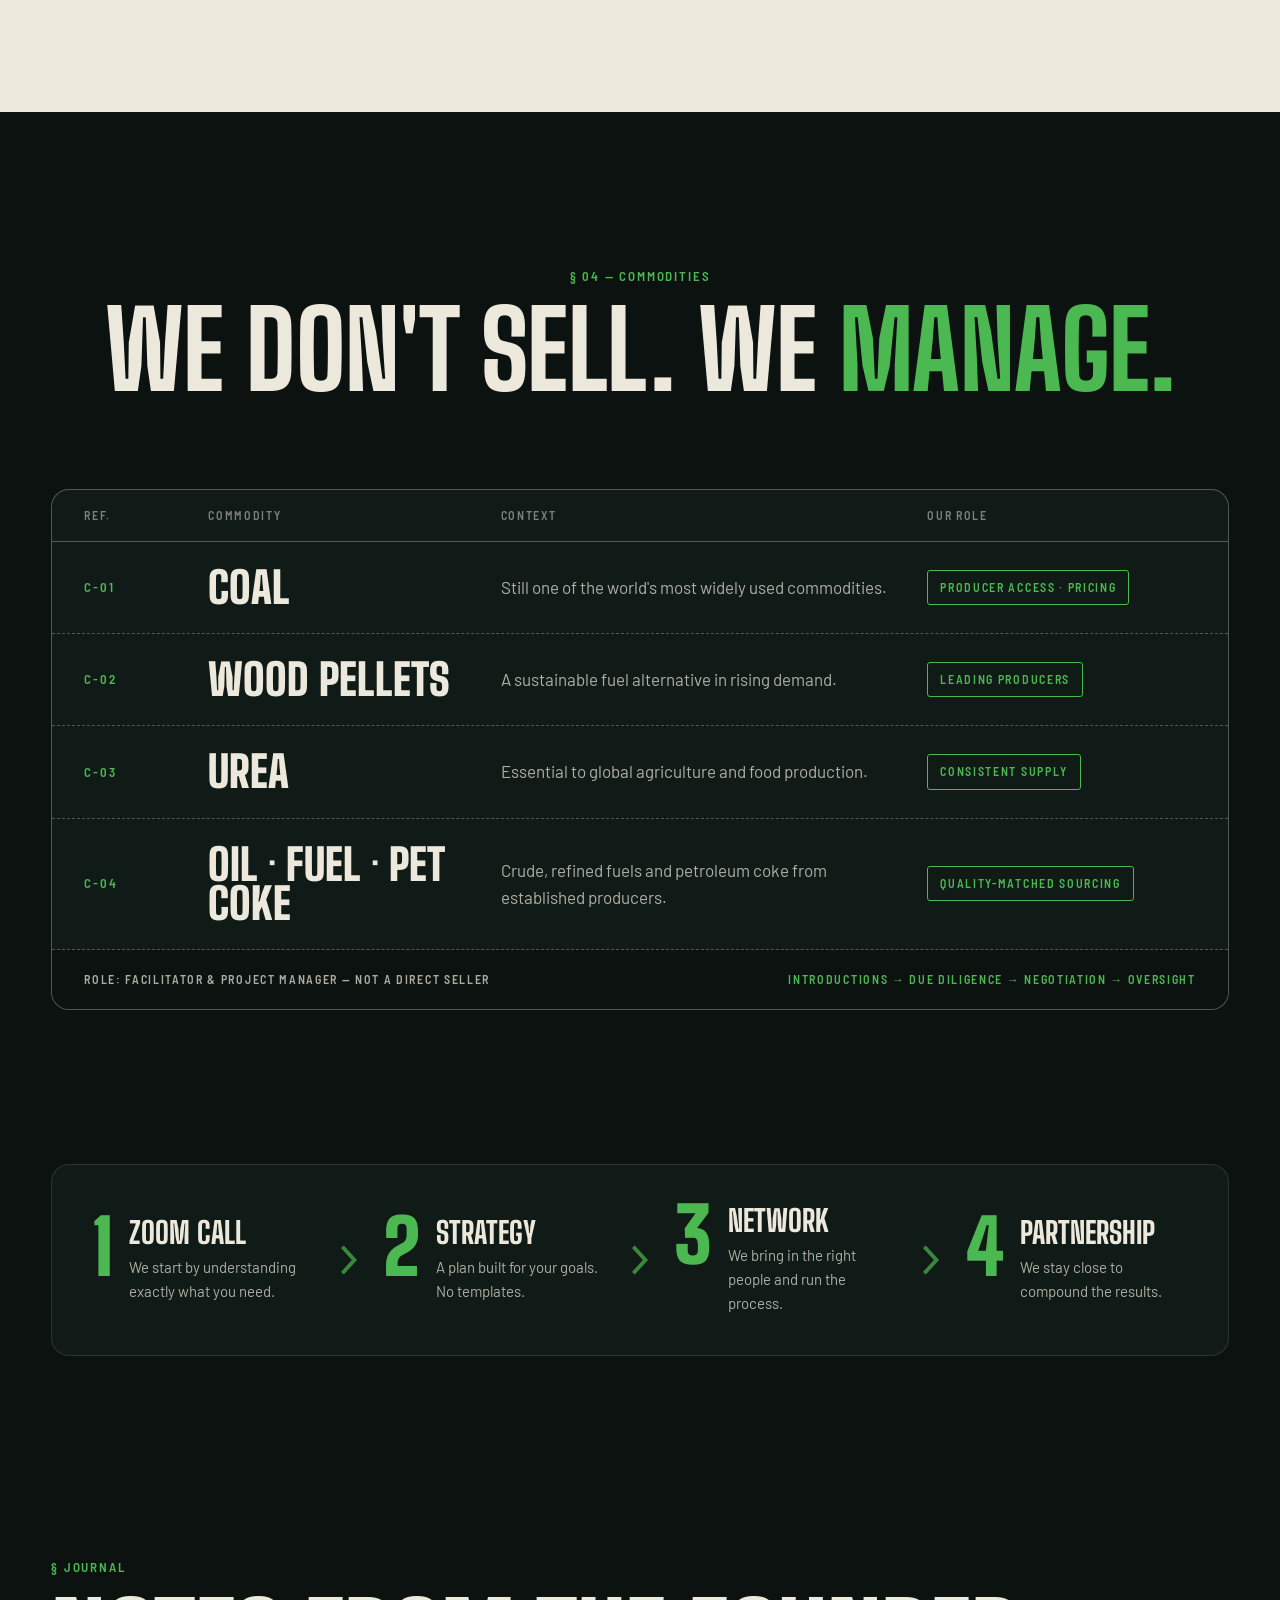
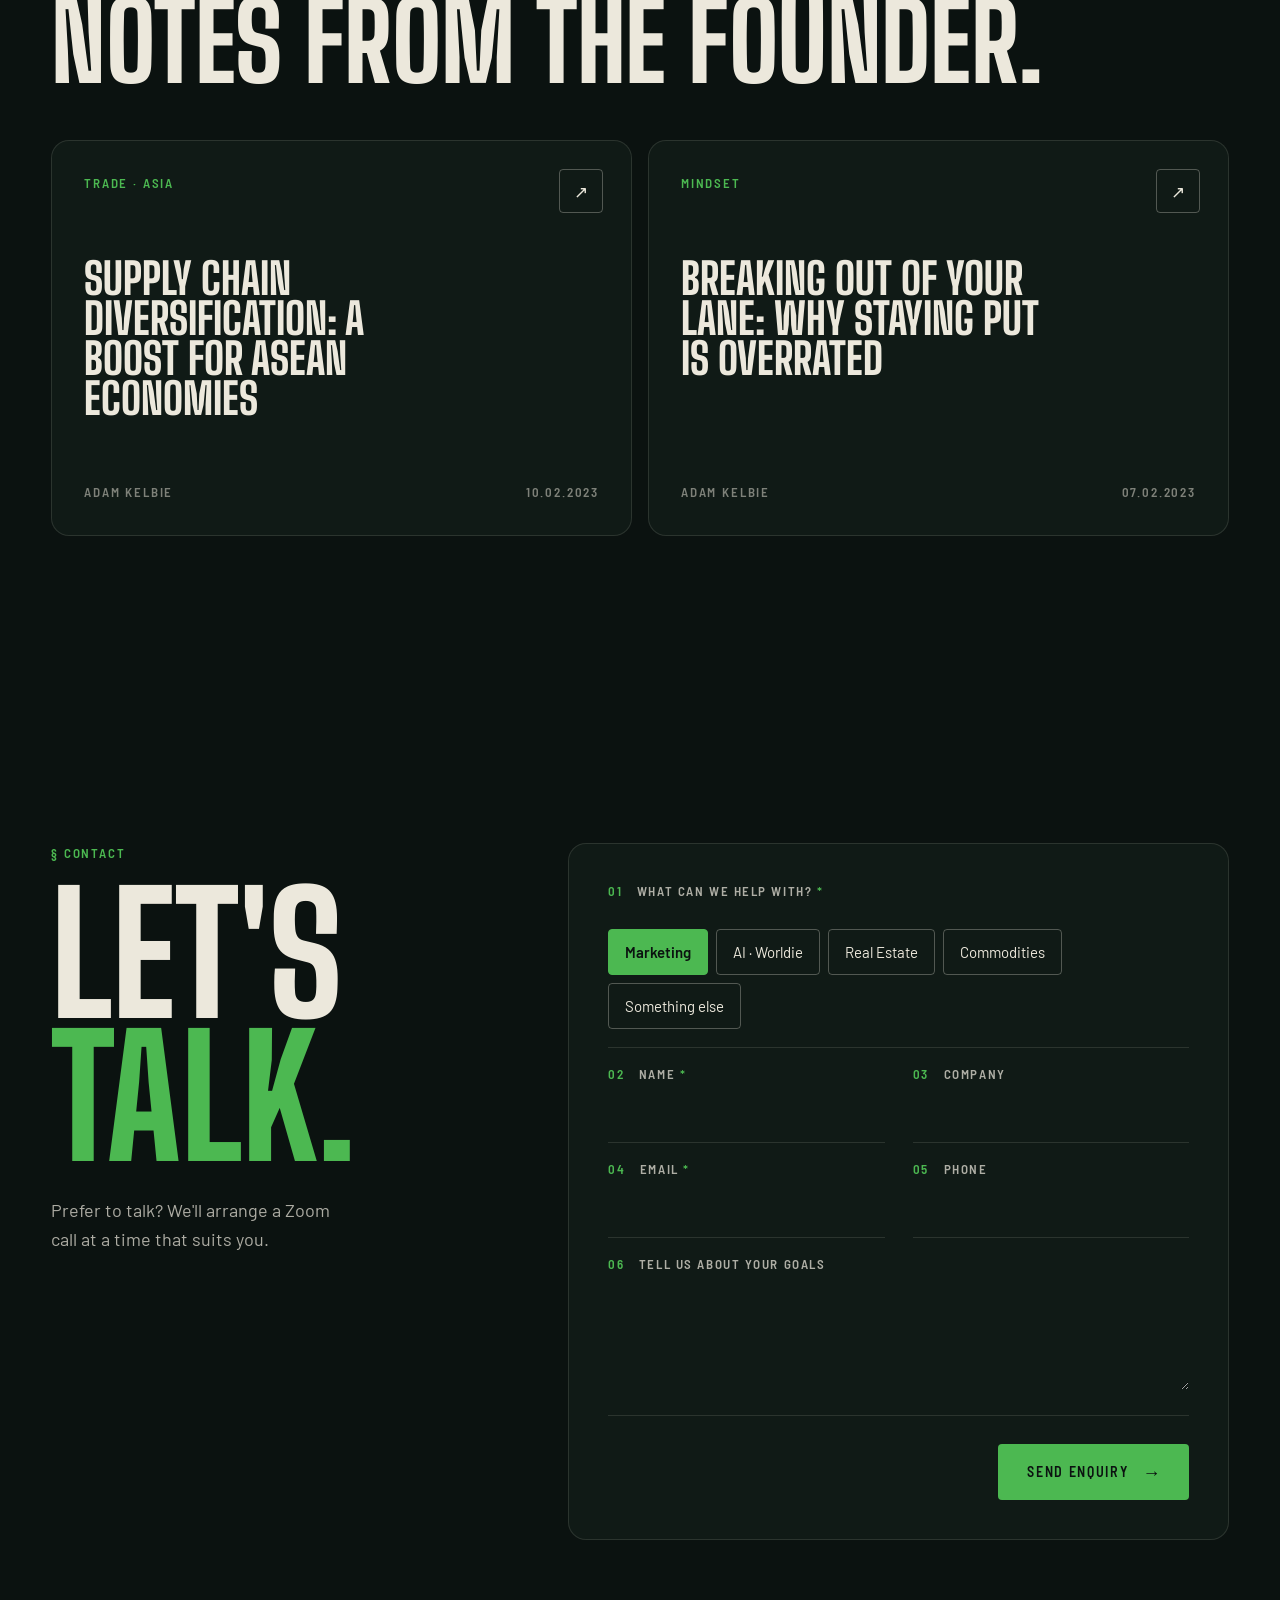
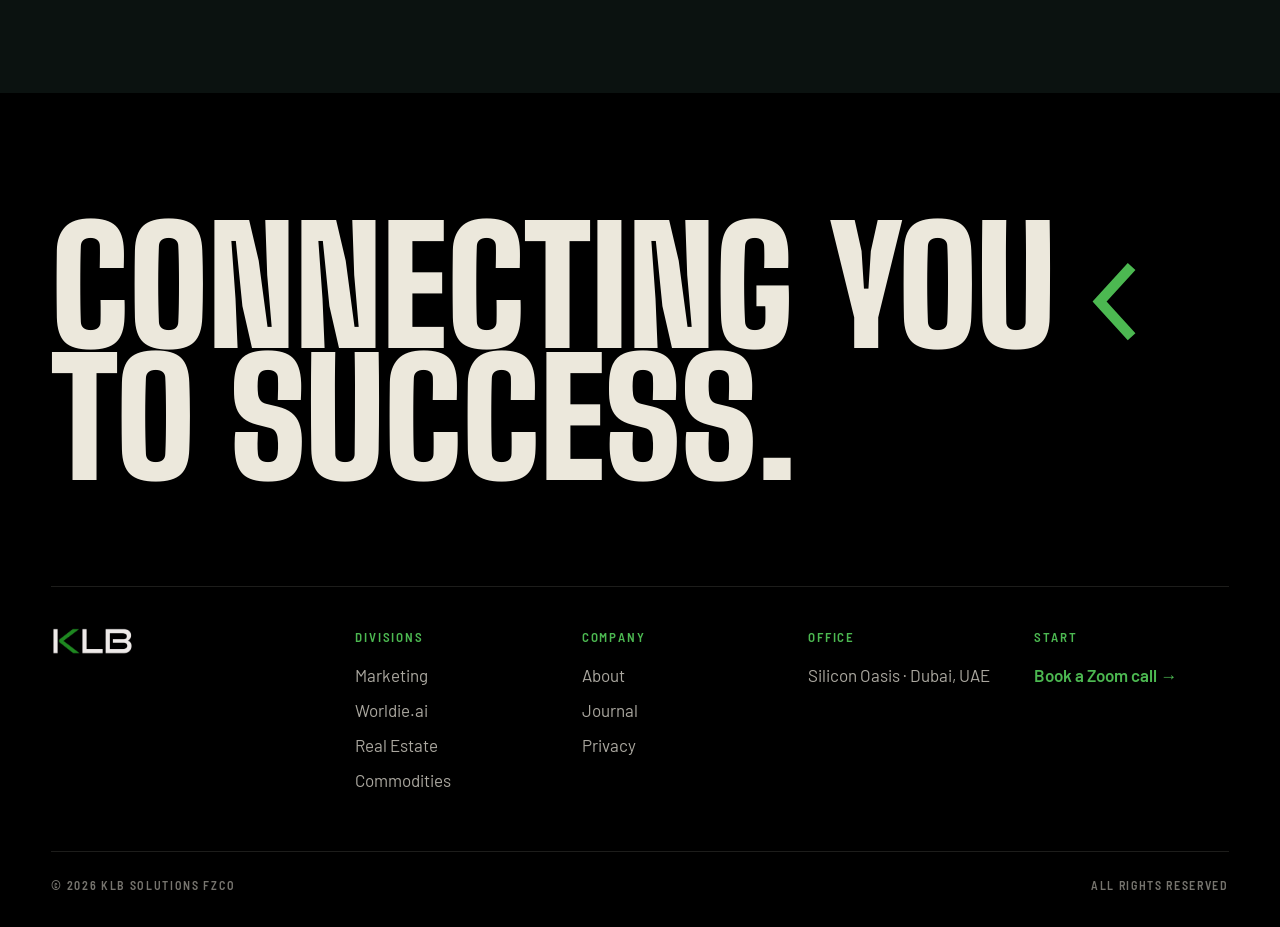
==== commit 1a83bcb8: "Fix mobile layout Gives the stacked hero headline room on phones and tablets, hides the outlined div" ====
--- a/index.html
+++ b/index.html
@@ -25,7 +25,7 @@
   <link rel="preconnect" href="https://fonts.googleapis.com">
   <link rel="preconnect" href="https://fonts.gstatic.com" crossorigin>
   <link href="https://fonts.googleapis.com/css2?family=Big+Shoulders+Display:wght@500;700;800;900&family=Barlow:wght@400;500;600&family=Barlow+Semi+Condensed:wght@500;600&family=JetBrains+Mono:wght@400;500&display=swap" rel="stylesheet">
-  <link rel="stylesheet" href="styles.css">
+  <link rel="stylesheet" href="styles.css?v=2">
 </head>
 <body>
 
@@ -440,6 +440,6 @@
   </div>
 </footer>
 
-<script src="script.js" defer></script>
+<script src="script.js?v=2" defer></script>
 </body>
 </html>
--- a/styles.css
+++ b/styles.css
@@ -386,12 +386,14 @@
   .nav-main { display: none; }
   .mobile-nav:not([hidden]) {
     display: grid; gap: 2px; max-width: var(--max); margin: 8px auto 0; padding: 16px 24px 24px;
-    background: rgba(16, 26, 22, .97); border: 1px solid var(--line); border-radius: 8px;
+    background: var(--bg-2); border: 1px solid var(--line); border-radius: 8px; box-shadow: 0 24px 48px -12px rgba(0, 0, 0, .6);
     font: 900 40px/1 var(--f-display); text-transform: uppercase;
   }
   .mobile-nav a { padding: 10px 0; border-bottom: 1px solid var(--line); }
 
   .hero { grid-template-columns: 1fr; min-height: 0; }
+  .hero-title { line-height: .9; }
+  .idx-num { display: none; }
   .hero-text { padding: calc(var(--header-h) + 40px) var(--gutter) 48px; }
   .hero-panel { flex: none; min-height: 0; aspect-ratio: 600 / 760; margin-left: var(--gutter); }
   .hero-fig figcaption { position: static; padding: 14px var(--gutter) 24px; text-align: right; }
@@ -420,14 +422,21 @@
   .logo img { height: 18px; }
   .header-right .btn-sm { padding: 0 12px; }
   .hero-meta { flex-wrap: wrap; gap: 6px 12px; }
+  .hero-meta .sep { display: none; }
+  .section { padding-top: 72px; padding-bottom: 72px; }
+  .h2 { margin-bottom: 22px; }
   .strip a { padding: 18px 16px; }
   .about-body { grid-template-columns: 1fr; gap: 16px; margin-top: 28px; }
   .index { grid-template-columns: 1fr; }
   .index-row { min-height: 0; gap: 20px; }
   .idx-arr { width: 38px; height: 38px; }
   .services > div { grid-template-columns: 1fr; gap: 8px; }
+  .console-bar { gap: 10px; padding: 12px 14px; font-size: 10px; letter-spacing: .04em; }
+  .console-bar > span:nth-child(2) { min-width: 0; overflow: hidden; white-space: nowrap; text-overflow: ellipsis; }
+  .console-bar .live { white-space: nowrap; }
   .re-body { grid-template-columns: 1fr; gap: 18px; font-size: 17px; }
   .re-band .btn { width: 100%; justify-content: center; }
+  .re-close { font-size: 25px; line-height: 1.08; }
   .legend { grid-template-columns: 1fr; }
   .legend li, .legend li + li { padding: 18px 0 14px; border-left: 0; border-bottom: 1px solid var(--line); }
   .adv-mark { display: none; }
@@ -440,8 +449,11 @@
   .post { min-height: 0; gap: 40px; padding: 24px; }
   .post::after { top: 20px; right: 20px; width: 38px; height: 38px; }
   .f-grid { grid-template-columns: 1fr; }
+  .f-field input { min-height: 44px; }
   .f-submit .btn { width: 100%; justify-content: center; }
   .foot-cols { grid-template-columns: 1fr 1fr; }
+  .foot-cols ul { gap: 0; }
+  .foot-cols ul a { display: inline-block; padding: 10px 0; }
   .fine-print { flex-direction: column; }
 }
 
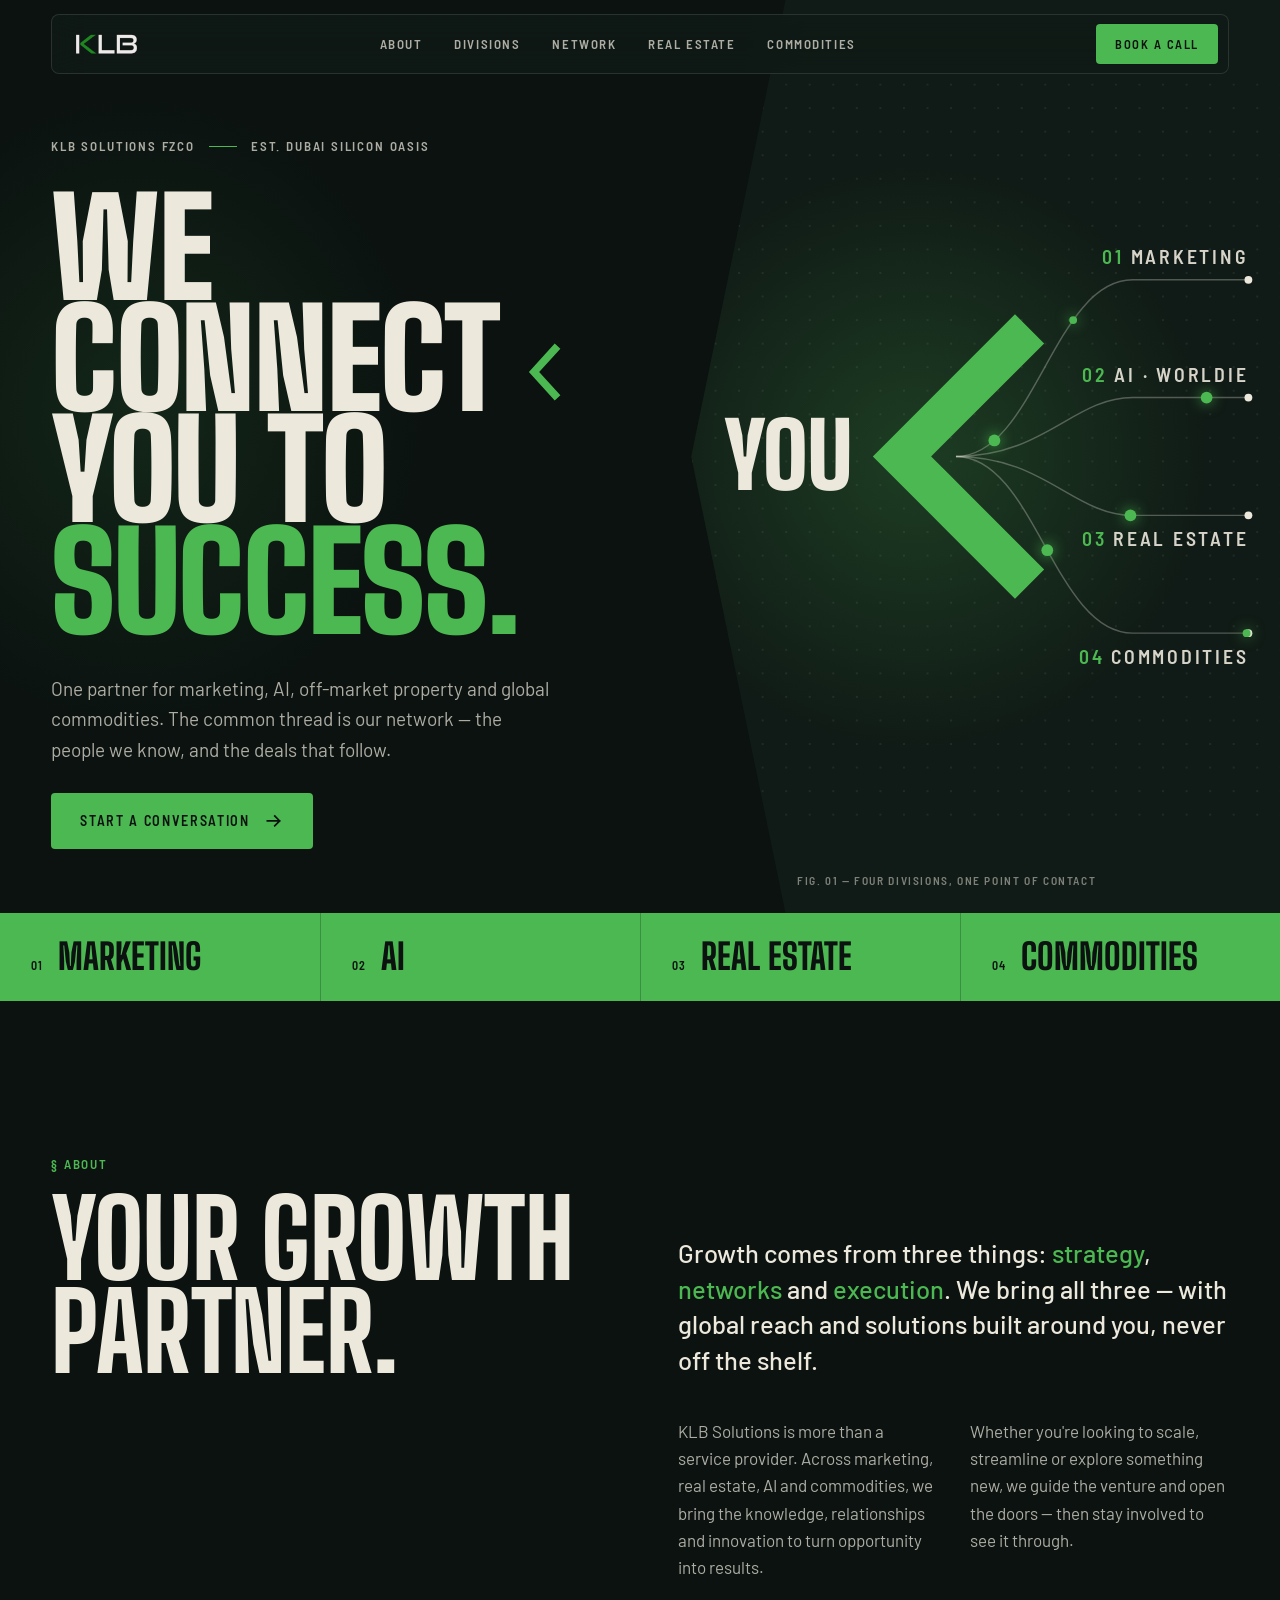
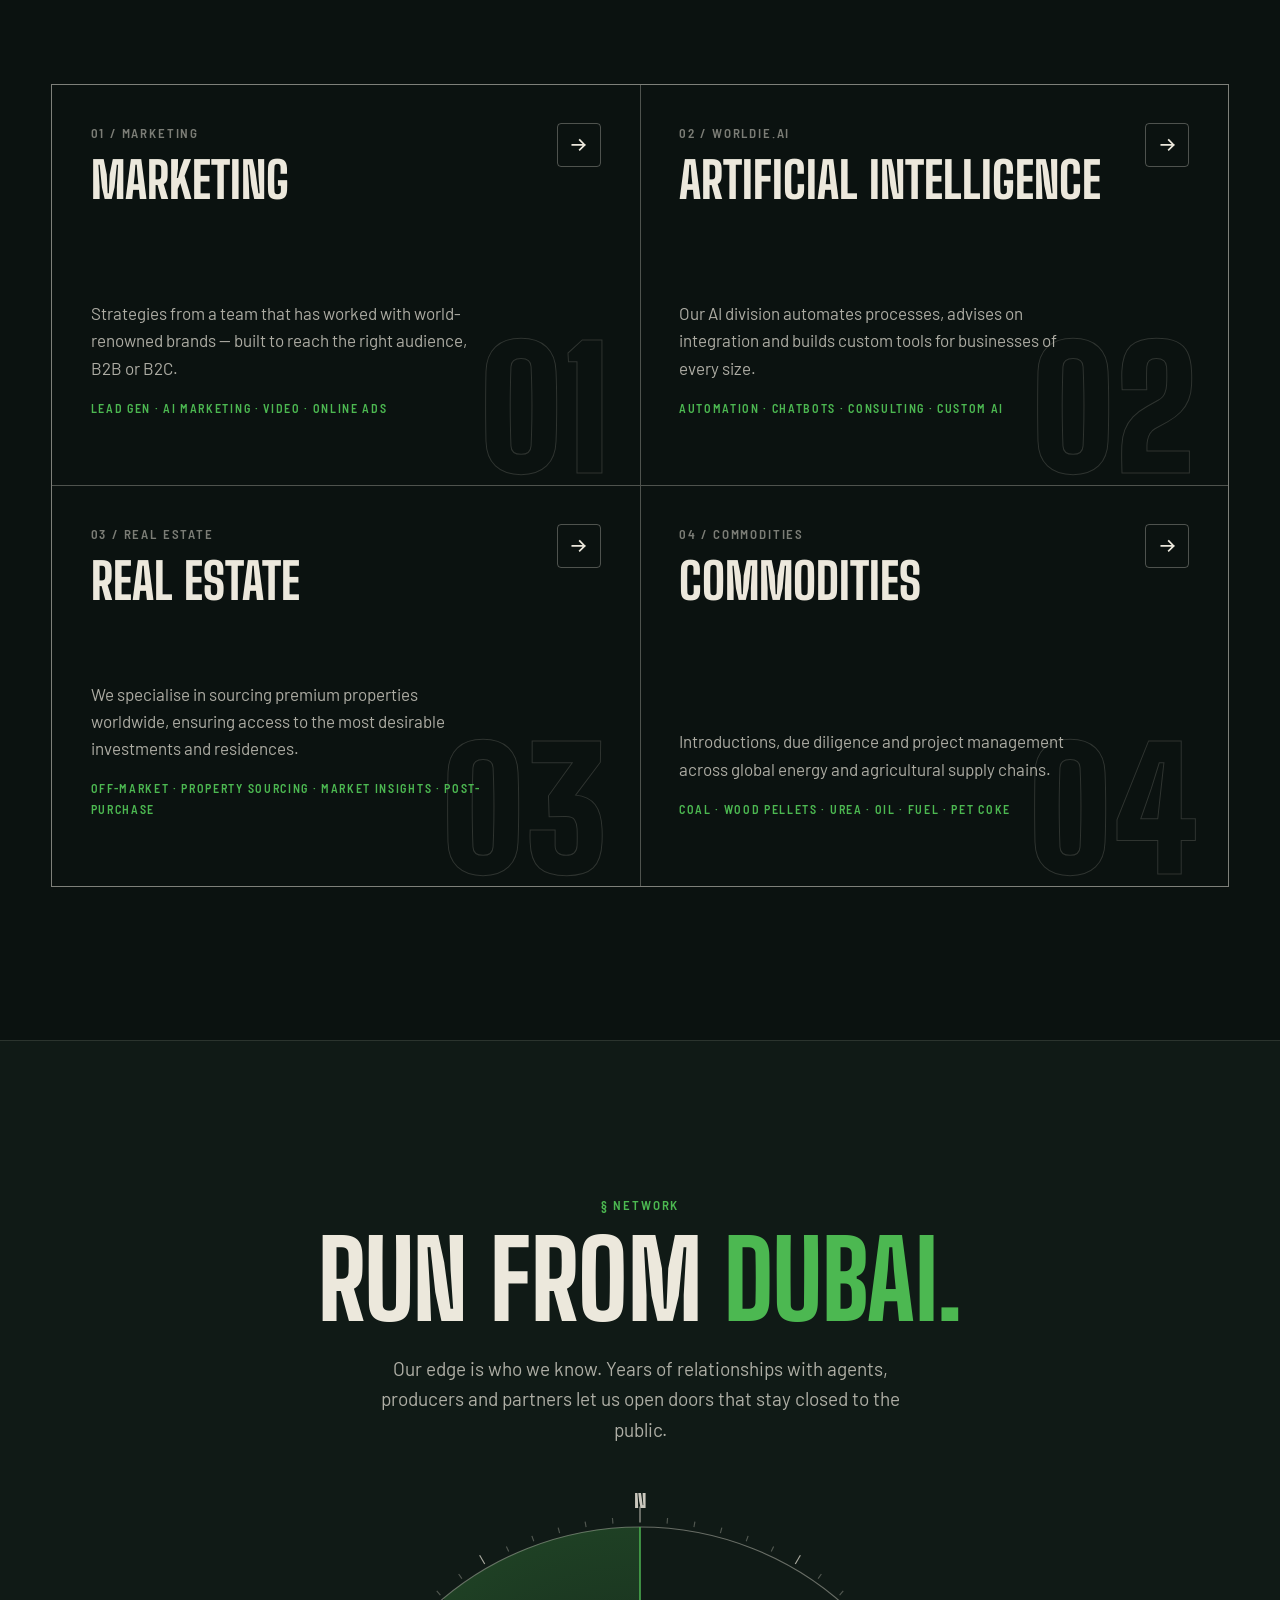
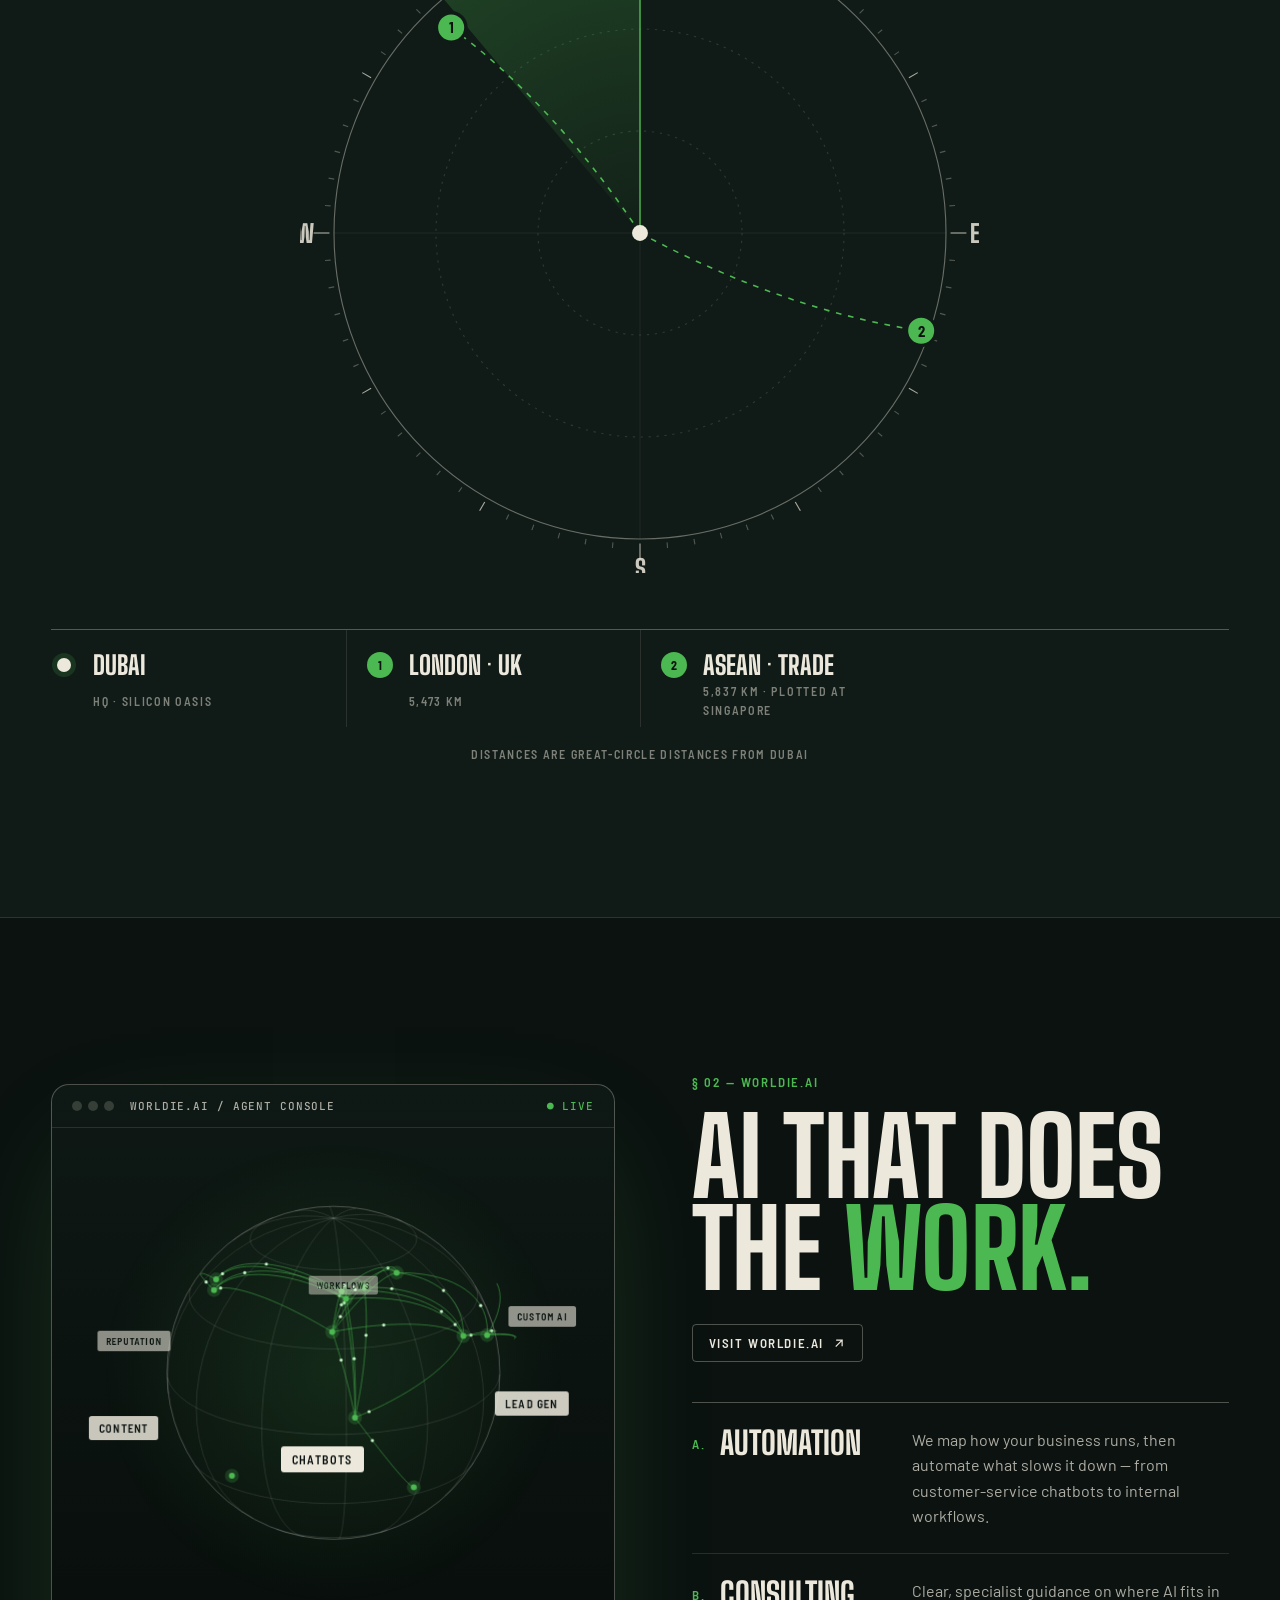
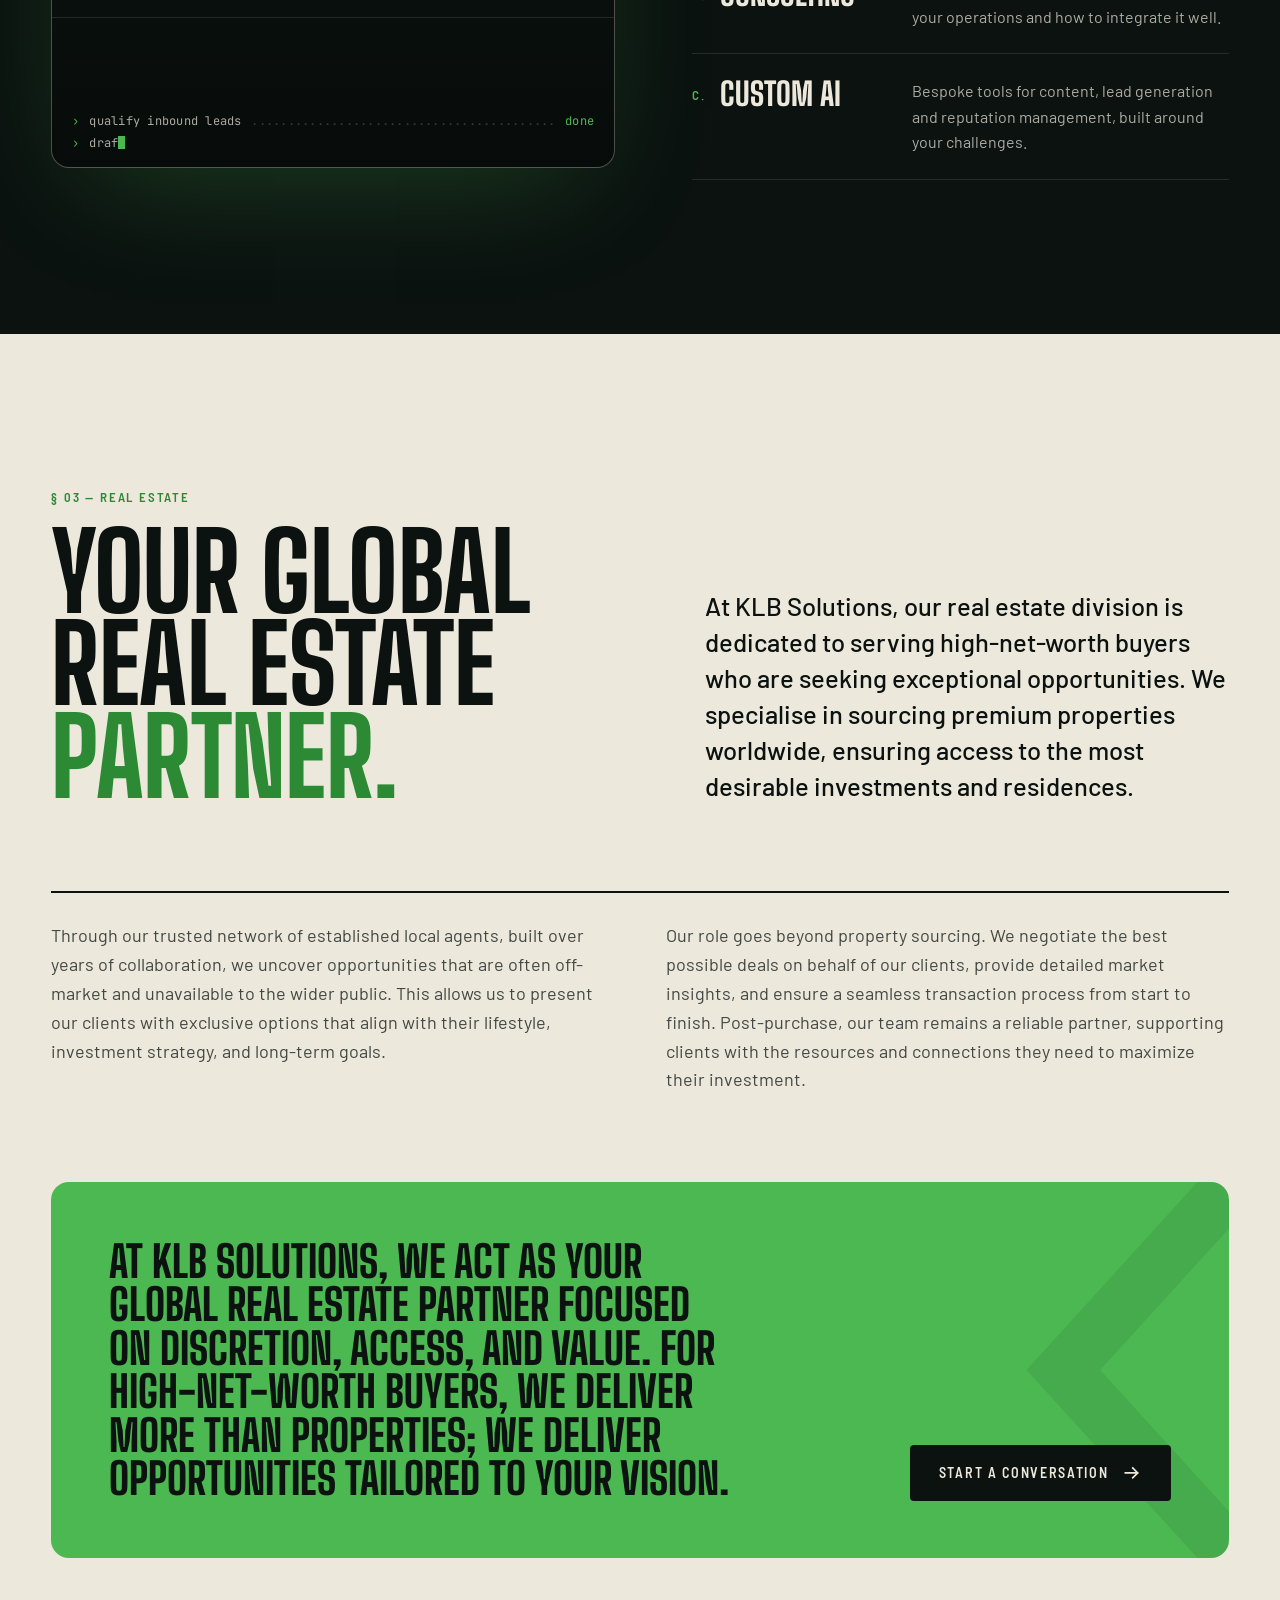
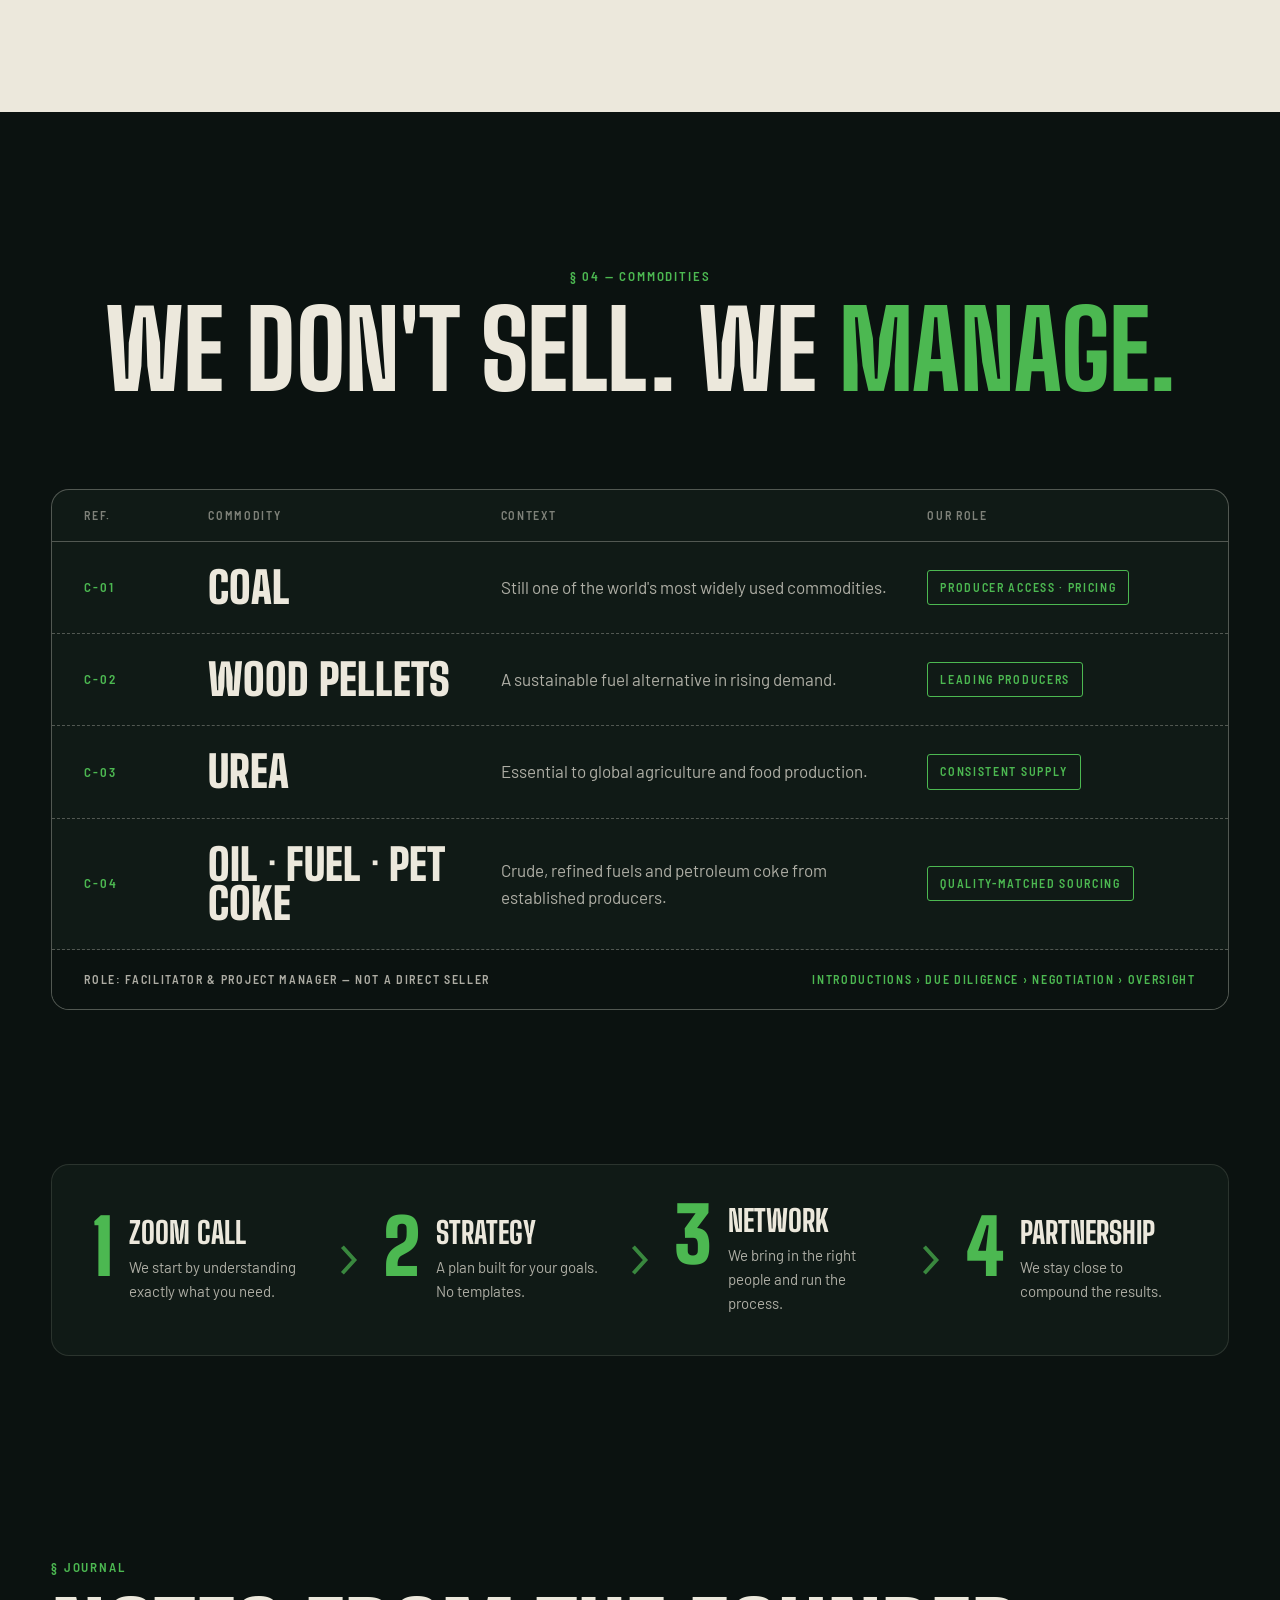
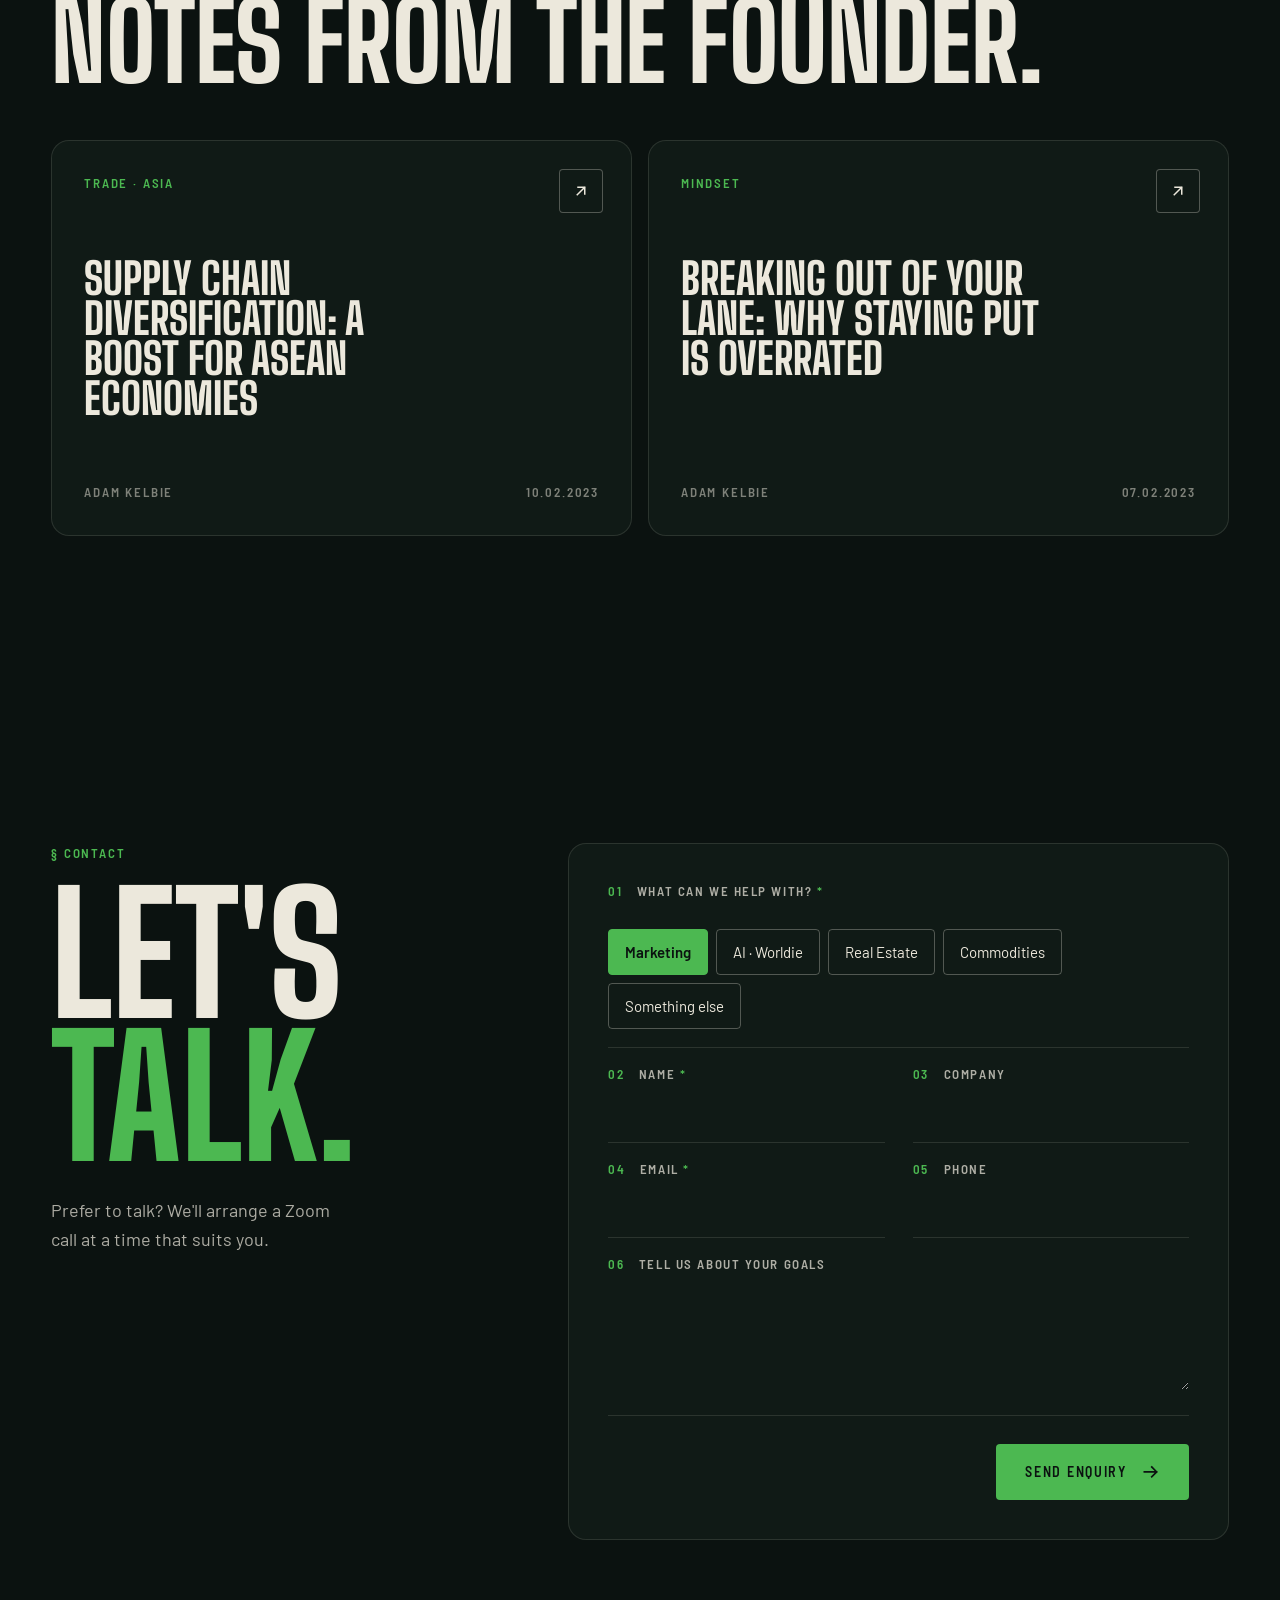
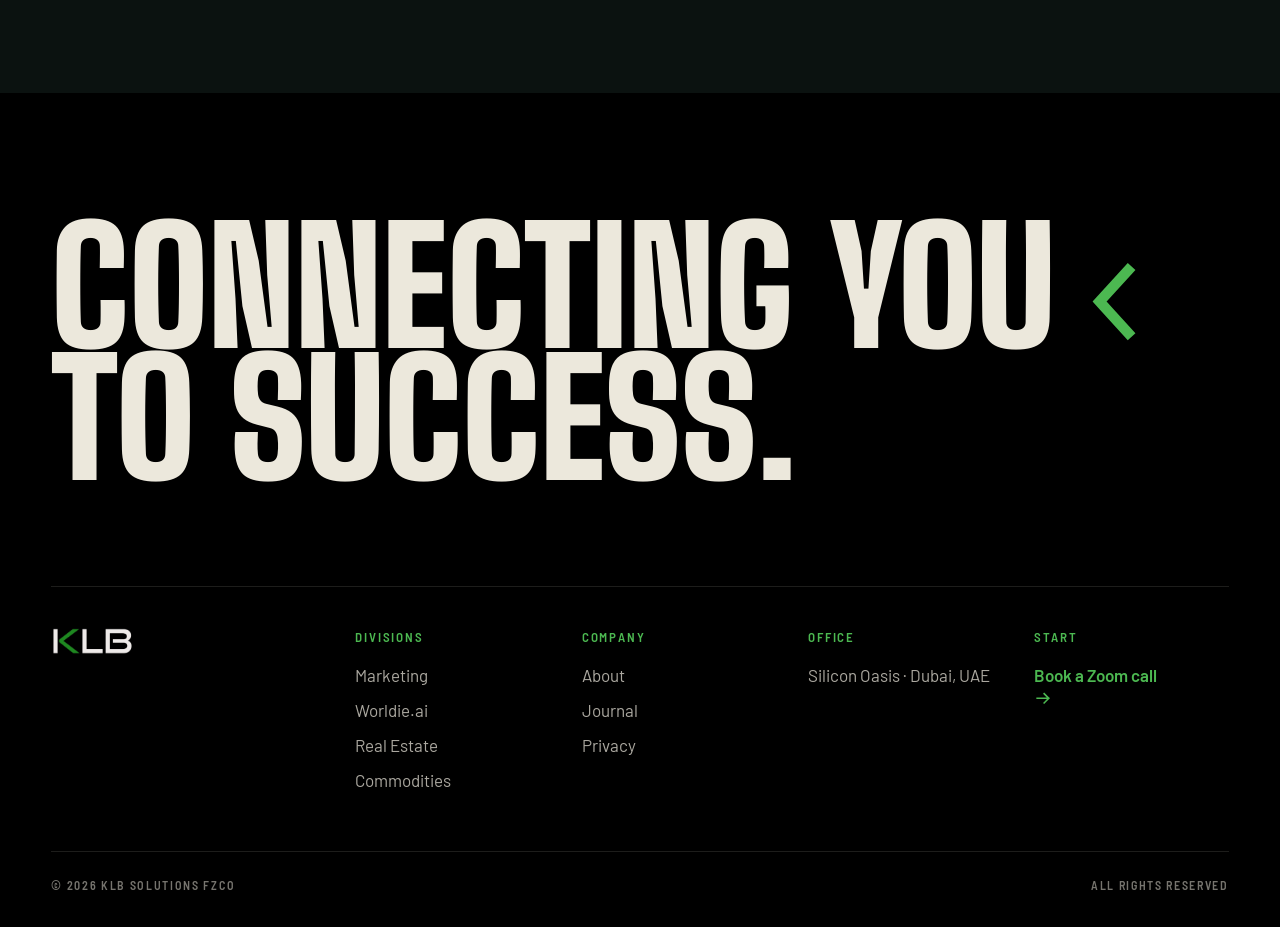
==== commit 929d5c3a: "Clear hero labels, stop mobile slide-in, replace emoji-style arrows Co-Authored-By: Claude Opus 5.5 " ====
--- a/index.html
+++ b/index.html
@@ -25,12 +25,14 @@
   <link rel="preconnect" href="https://fonts.googleapis.com">
   <link rel="preconnect" href="https://fonts.gstatic.com" crossorigin>
   <link href="https://fonts.googleapis.com/css2?family=Big+Shoulders+Display:wght@500;700;800;900&family=Barlow:wght@400;500;600&family=Barlow+Semi+Condensed:wght@500;600&family=JetBrains+Mono:wght@400;500&display=swap" rel="stylesheet">
-  <link rel="stylesheet" href="styles.css?v=2">
+  <link rel="stylesheet" href="styles.css?v=3">
 </head>
 <body>
 
 <svg width="0" height="0" style="position:absolute" aria-hidden="true">
   <symbol id="chev" viewBox="0 0 60 100"><path d="M52 6 12 50l40 44" fill="none" stroke="currentColor" stroke-width="13" stroke-linejoin="miter" stroke-miterlimit="10"/></symbol>
+  <symbol id="arr" viewBox="0 0 24 24"><path d="M4 12h15M13 6l6 6-6 6" fill="none" stroke="currentColor" stroke-width="2" stroke-linecap="square"/></symbol>
+  <symbol id="arr-ne" viewBox="0 0 24 24"><path d="M7 17 17 7M8 7h9v9" fill="none" stroke="currentColor" stroke-width="2" stroke-linecap="square"/></symbol>
   <symbol id="chev-r" viewBox="0 0 60 100"><path d="M8 6l40 44-40 44" fill="none" stroke="currentColor" stroke-width="13" stroke-linejoin="miter" stroke-miterlimit="10"/></symbol>
 </svg>
 
@@ -81,7 +83,7 @@
     </h1>
     <div class="hero-foot">
       <p class="hero-intro">One partner for marketing, AI, off-market property and global commodities. The common thread is our network — the people we know, and the deals that follow.</p>
-      <a class="btn btn-green" href="#contact">Start a conversation <span class="arr">→</span></a>
+      <a class="btn btn-green" href="#contact">Start a conversation <span class="arr"><svg class="ico" aria-hidden="true"><use href="#arr"/></svg></span></a>
     </div>
   </div>
 
@@ -109,8 +111,8 @@
         <g class="route-labels svg-label">
           <text x="568" y="184" text-anchor="end"><tspan class="n">01</tspan> Marketing</text>
           <text x="568" y="304" text-anchor="end"><tspan class="n">02</tspan> AI · Worldie</text>
-          <text x="568" y="424" text-anchor="end"><tspan class="n">03</tspan> Real Estate</text>
-          <text x="568" y="544" text-anchor="end"><tspan class="n">04</tspan> Commodities</text>
+          <text x="568" y="471" text-anchor="end"><tspan class="n">03</tspan> Real Estate</text>
+          <text x="568" y="591" text-anchor="end"><tspan class="n">04</tspan> Commodities</text>
         </g>
         <g class="route-ends">
           <circle cx="568" cy="200" r="4"/><circle cx="568" cy="320" r="4"/>
@@ -163,7 +165,7 @@
         <span class="idx-desc">Strategies from a team that has worked with world-renowned brands — built to reach the right audience, B2B or B2C.</span>
         <span class="idx-tags mono">Lead gen · AI marketing · Video · Online ads</span>
       </span>
-      <span class="idx-arr" aria-hidden="true">→</span>
+      <span class="idx-arr" aria-hidden="true"><svg class="ico" aria-hidden="true"><use href="#arr"/></svg></span>
     </a>
     <a class="index-row" href="#ai">
       <span class="idx-num" aria-hidden="true">02</span>
@@ -175,7 +177,7 @@
         <span class="idx-desc">Our AI division automates processes, advises on integration and builds custom tools for businesses of every size.</span>
         <span class="idx-tags mono">Automation · Chatbots · Consulting · Custom AI</span>
       </span>
-      <span class="idx-arr" aria-hidden="true">→</span>
+      <span class="idx-arr" aria-hidden="true"><svg class="ico" aria-hidden="true"><use href="#arr"/></svg></span>
     </a>
     <a class="index-row" href="#real-estate">
       <span class="idx-num" aria-hidden="true">03</span>
@@ -187,7 +189,7 @@
         <span class="idx-desc">We specialise in sourcing premium properties worldwide, ensuring access to the most desirable investments and residences.</span>
         <span class="idx-tags mono">Off-market · Property sourcing · Market insights · Post-purchase</span>
       </span>
-      <span class="idx-arr" aria-hidden="true">→</span>
+      <span class="idx-arr" aria-hidden="true"><svg class="ico" aria-hidden="true"><use href="#arr"/></svg></span>
     </a>
     <a class="index-row" href="#commodities">
       <span class="idx-num" aria-hidden="true">04</span>
@@ -199,7 +201,7 @@
         <span class="idx-desc">Introductions, due diligence and project management across global energy and agricultural supply chains.</span>
         <span class="idx-tags mono">Coal · Wood pellets · Urea · Oil · Fuel · Pet coke</span>
       </span>
-      <span class="idx-arr" aria-hidden="true">→</span>
+      <span class="idx-arr" aria-hidden="true"><svg class="ico" aria-hidden="true"><use href="#arr"/></svg></span>
     </a>
   </div>
 </section>
@@ -245,7 +247,7 @@
     <div class="ai-copy">
       <p class="label mono">§ 02 — Worldie.ai</p>
       <h2 class="h2 reveal">AI that does the <em class="accent">work.</em></h2>
-      <a class="link-ext" href="https://www.worldie.ai" target="_blank" rel="noopener">Visit worldie.ai ↗</a>
+      <a class="link-ext" href="https://www.worldie.ai" target="_blank" rel="noopener">Visit worldie.ai <svg class="ico" aria-hidden="true"><use href="#arr-ne"/></svg></a>
       <dl class="services">
         <div><dt><span class="mono">A.</span> Automation</dt><dd>We map how your business runs, then automate what slows it down — from customer-service chatbots to internal workflows.</dd></div>
         <div><dt><span class="mono">B.</span> Consulting</dt><dd>Clear, specialist guidance on where AI fits in your operations and how to integrate it well.</dd></div>
@@ -274,7 +276,7 @@
     <div class="re-band">
       <div class="adv-mark" aria-hidden="true"><svg><use href="#chev"/></svg></div>
       <p class="re-close">At KLB Solutions, we act as your global real estate partner focused on discretion, access, and value. For high-net-worth buyers, we deliver more than properties; we deliver opportunities tailored to your vision.</p>
-      <a class="btn btn-ink" href="#contact">Start a conversation <span class="arr">→</span></a>
+      <a class="btn btn-ink" href="#contact">Start a conversation <span class="arr"><svg class="ico" aria-hidden="true"><use href="#arr"/></svg></span></a>
     </div>
   </div>
 </section>
@@ -304,7 +306,7 @@
     </div>
     <div class="mf-foot mono">
       <span>Role: facilitator &amp; project manager — not a direct seller</span>
-      <span>Introductions → Due diligence → Negotiation → Oversight</span>
+      <span>Introductions › Due diligence › Negotiation › Oversight</span>
     </div>
   </div>
 </section>
@@ -398,7 +400,7 @@
       </label>
 
       <div class="f-submit">
-        <button class="btn btn-green" type="submit">Send enquiry <span class="arr">→</span></button>
+        <button class="btn btn-green" type="submit">Send enquiry <span class="arr"><svg class="ico" aria-hidden="true"><use href="#arr"/></svg></span></button>
       </div>
       <p class="f-error" role="alert" hidden>Sorry, your enquiry didn't send. Please try again in a moment.</p>
       <p class="f-done" role="status" hidden>Received — we'll be in touch shortly to arrange a call.</p>
@@ -430,7 +432,7 @@
       </div>
       <div>
         <p class="label mono">Start</p>
-        <ul><li><a class="foot-cta" href="#contact">Book a Zoom call →</a></li></ul>
+        <ul><li><a class="foot-cta" href="#contact">Book a Zoom call <svg class="ico" aria-hidden="true"><use href="#arr"/></svg></a></li></ul>
       </div>
     </div>
     <div class="fine-print mono">
@@ -440,6 +442,6 @@
   </div>
 </footer>
 
-<script src="script.js?v=2" defer></script>
+<script src="script.js?v=3" defer></script>
 </body>
 </html>
--- a/styles.css
+++ b/styles.css
@@ -80,7 +80,8 @@
   border: 1px solid transparent; cursor: pointer; white-space: nowrap;
   transition: background .25s var(--ease), color .25s var(--ease);
 }
-.btn .arr { font-size: 18px; letter-spacing: 0; transition: transform .3s var(--ease); }
+.ico { width: 1.1em; height: 1.1em; flex: none; vertical-align: -.15em; }
+.btn .arr { display: inline-flex; font-size: 18px; letter-spacing: 0; transition: transform .3s var(--ease); }
 .btn:hover .arr { transform: translateX(4px); }
 .btn-green { background: var(--green); color: var(--ink); }
 .btn-green:hover { background: var(--cream); }
@@ -310,12 +311,12 @@
   background: var(--bg-2); border: 1px solid var(--line);
   transition: border-color .3s, background .3s;
 }
-.post::after { content: "↗"; position: absolute; top: 28px; right: 28px; width: 44px; height: 44px; border-radius: 4px; border: 1px solid var(--line-strong); display: grid; place-items: center; transition: all .3s var(--ease); }
+.post::after { content: ""; background: url("data:image/svg+xml,%3Csvg xmlns='http://www.w3.org/2000/svg' viewBox='0 0 24 24'%3E%3Cpath d='M7 17 17 7M8 7h9v9' fill='none' stroke='%23ECE8DC' stroke-width='2' stroke-linecap='square'/%3E%3C/svg%3E") center / 18px no-repeat; position: absolute; top: 28px; right: 28px; width: 44px; height: 44px; border-radius: 4px; border: 1px solid var(--line-strong); display: grid; place-items: center; transition: all .3s var(--ease); }
 .post-tag { color: var(--green); }
 .post h3 { font: 800 clamp(36px, 3.4vw, 50px)/.92 var(--f-display); text-transform: uppercase; max-width: 18ch; }
 .post-meta { margin-top: auto; display: flex; justify-content: space-between; color: var(--muted); }
 .post:hover { border-color: var(--green); }
-.post:hover::after { background: var(--green); color: var(--ink); border-color: var(--green); }
+.post:hover::after { background: var(--green) url("data:image/svg+xml,%3Csvg xmlns='http://www.w3.org/2000/svg' viewBox='0 0 24 24'%3E%3Cpath d='M7 17 17 7M8 7h9v9' fill='none' stroke='%230B1210' stroke-width='2' stroke-linecap='square'/%3E%3C/svg%3E") center / 18px no-repeat; color: var(--ink); border-color: var(--green); }
 
 /* Contact ---------------------------------------------------------------- */
 .contact { display: grid; grid-template-columns: minmax(0, .8fr) minmax(0, 1.2fr); gap: clamp(40px, 6vw, 96px); align-items: start; }
@@ -448,6 +449,7 @@
   .journal { grid-template-columns: 1fr; }
   .post { min-height: 0; gap: 40px; padding: 24px; }
   .post::after { top: 20px; right: 20px; width: 38px; height: 38px; }
+  .reveal { transform: none; transition: opacity .6s var(--ease); }
   .f-grid { grid-template-columns: 1fr; }
   .f-field input { min-height: 44px; }
   .f-submit .btn { width: 100%; justify-content: center; }
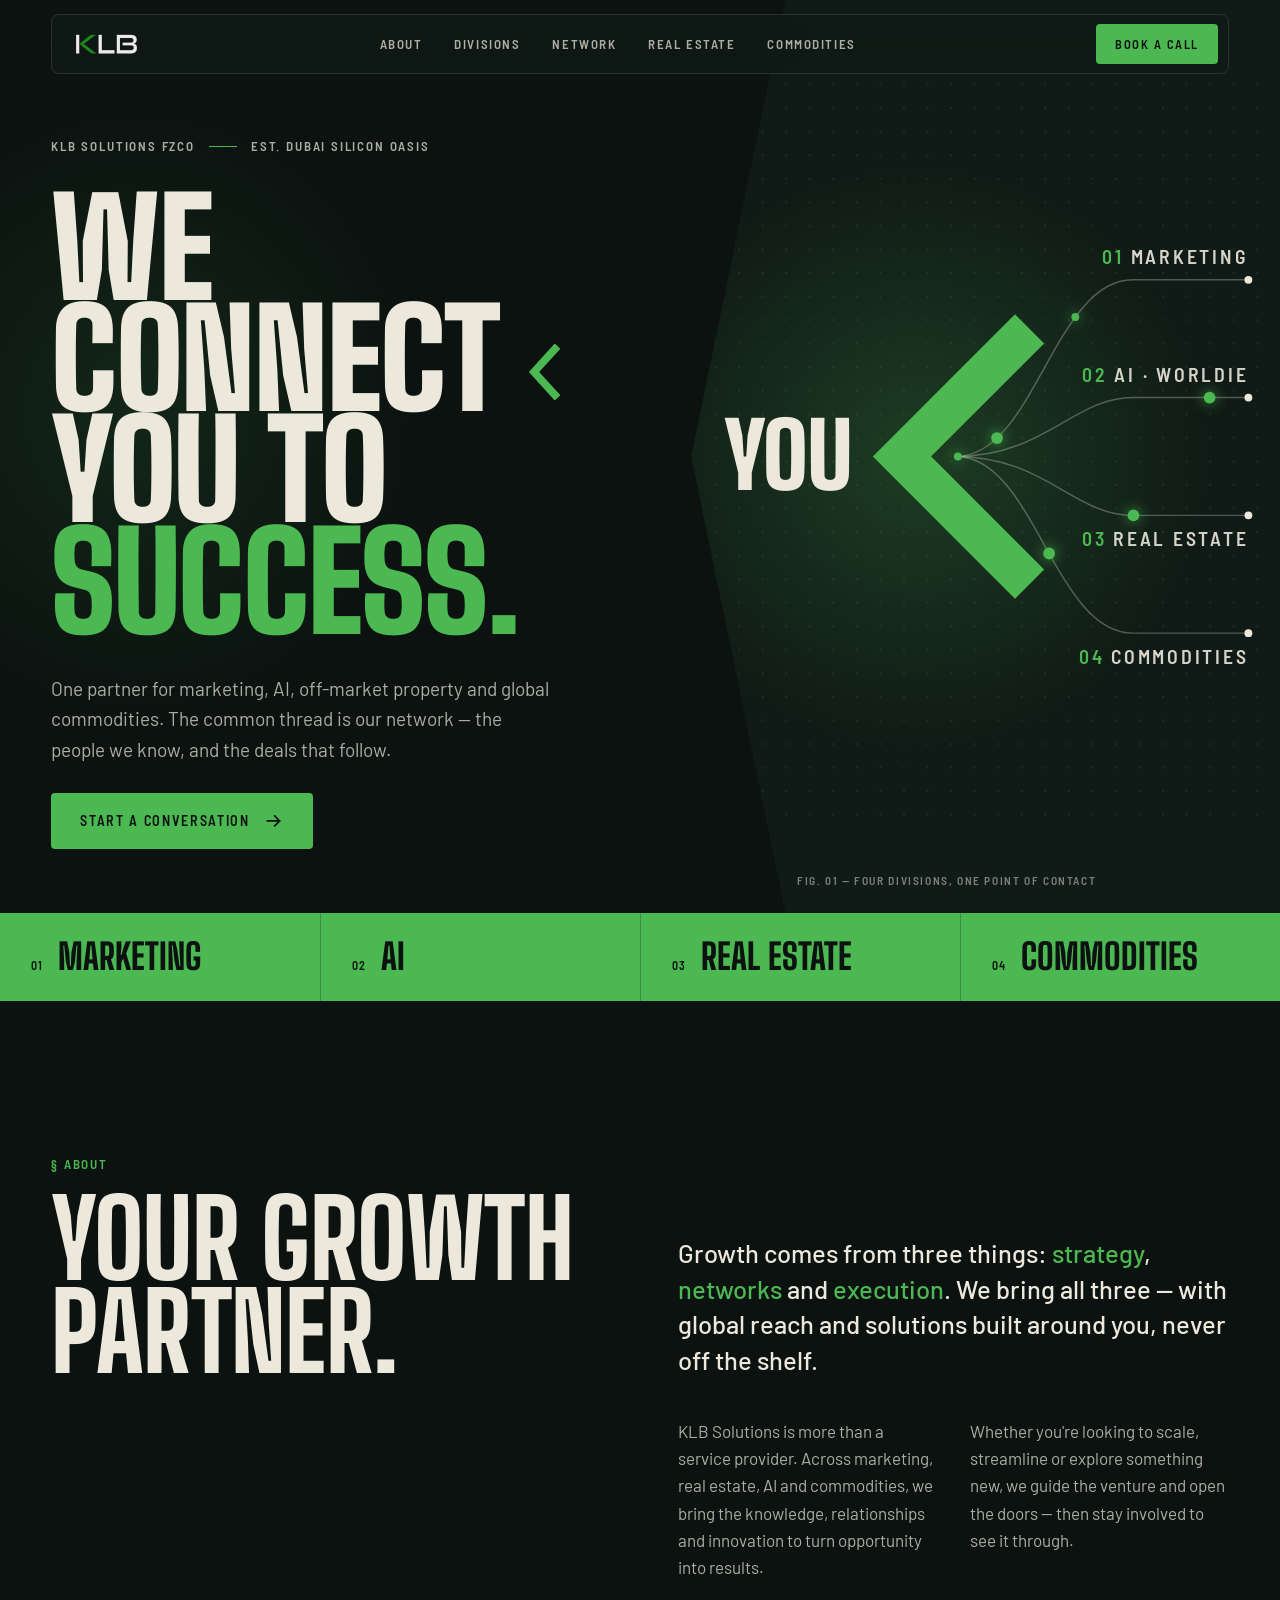
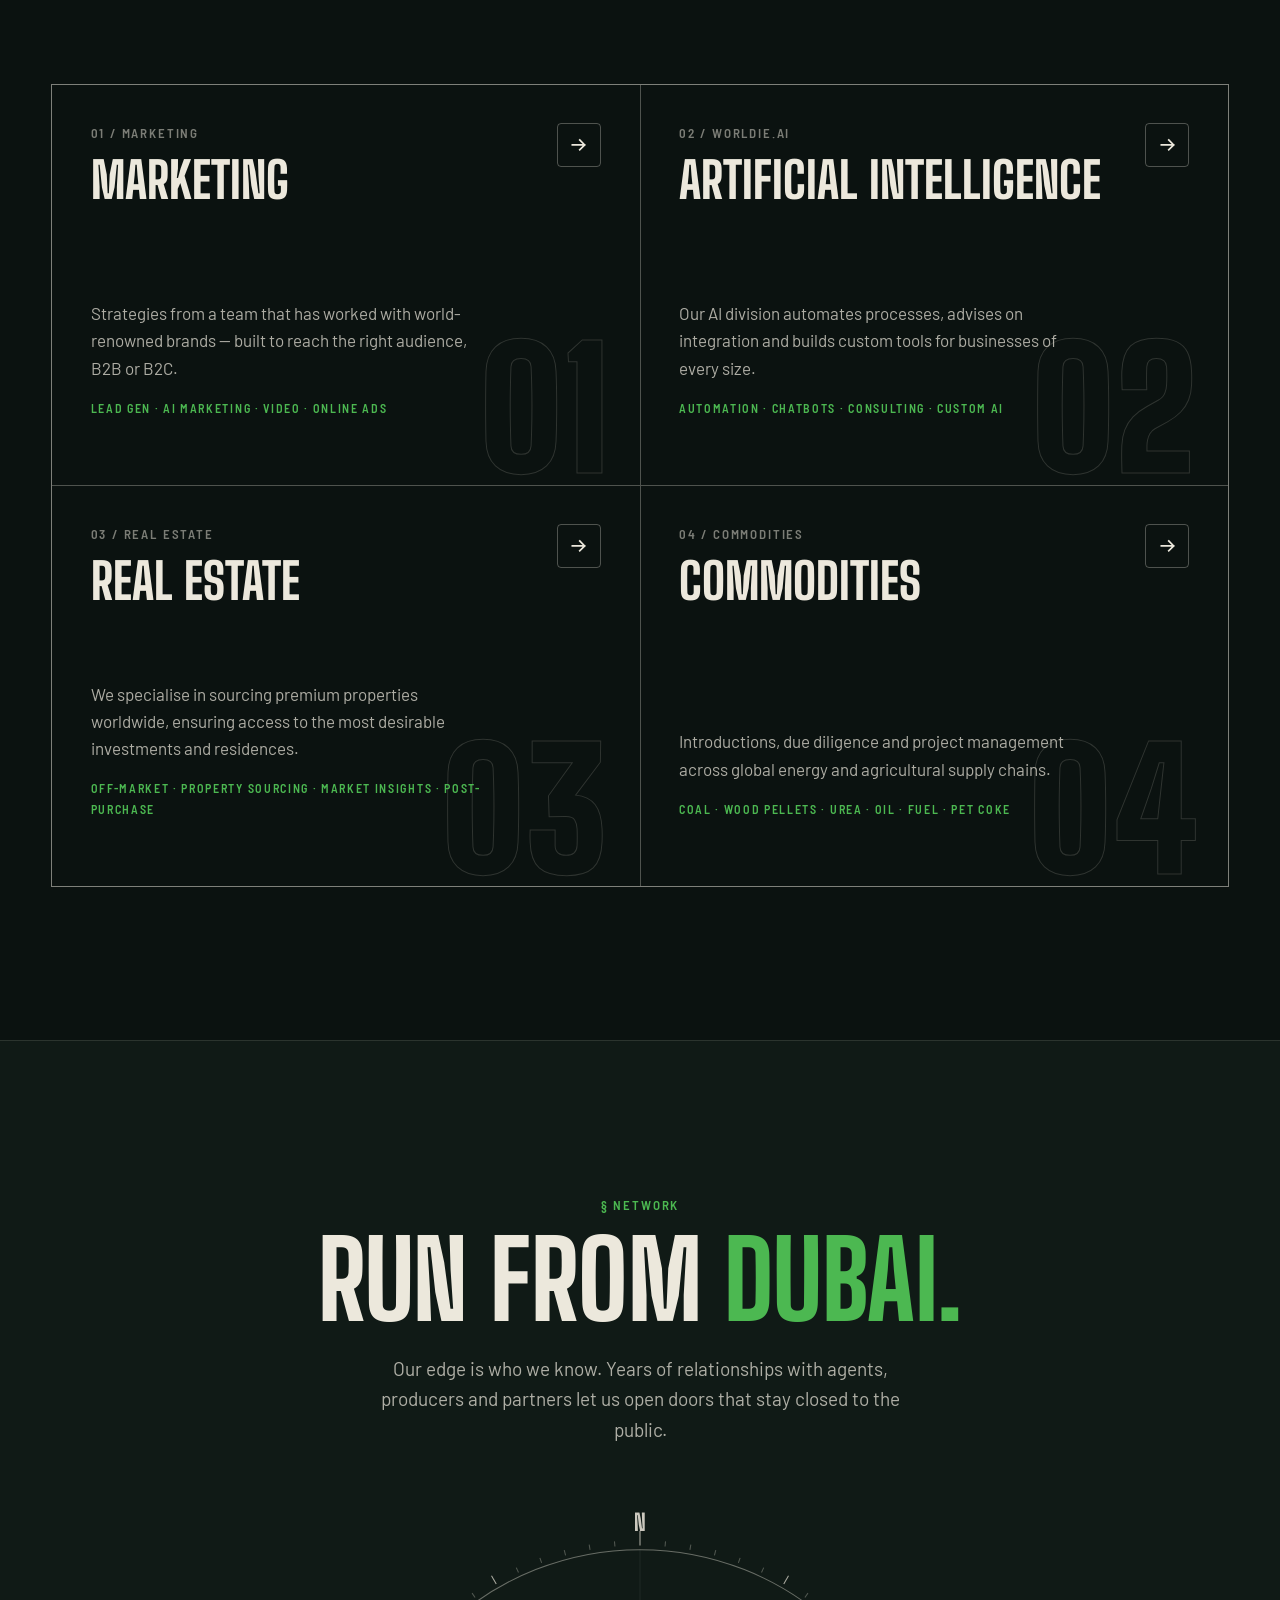
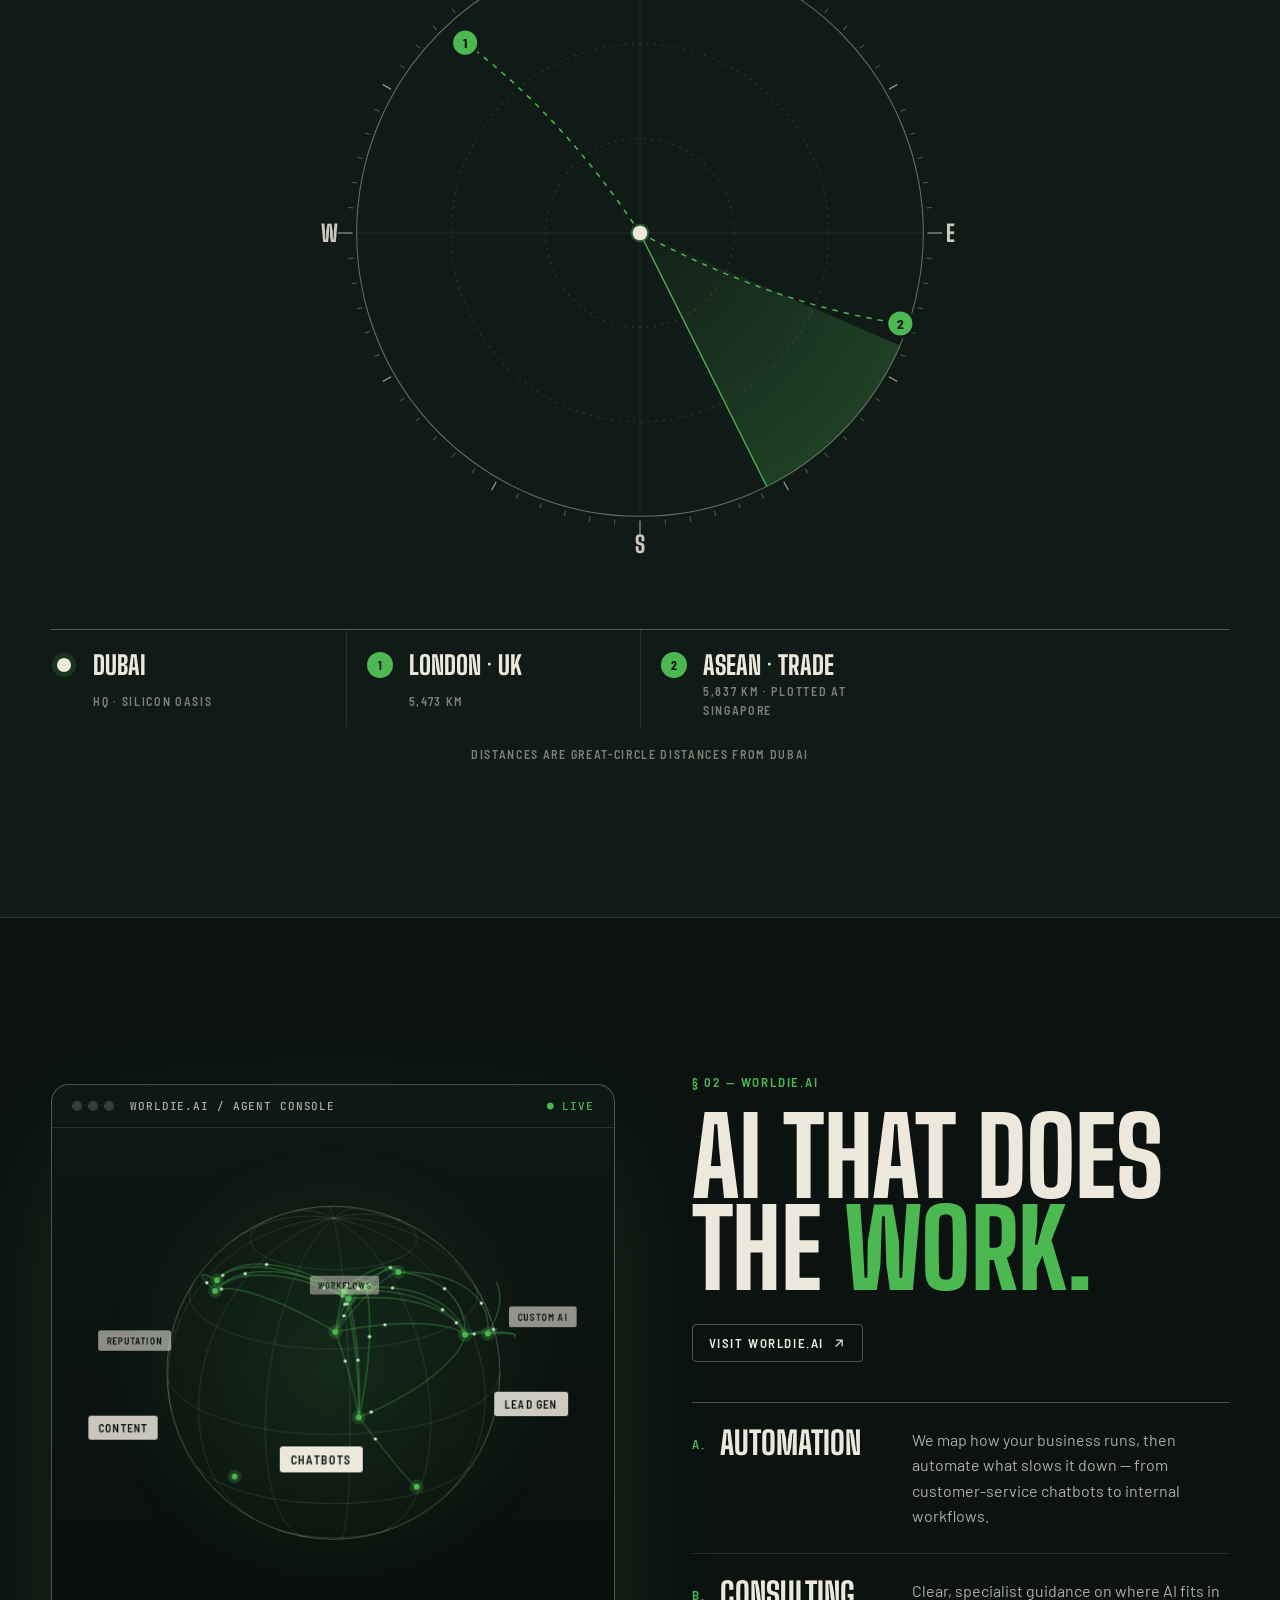
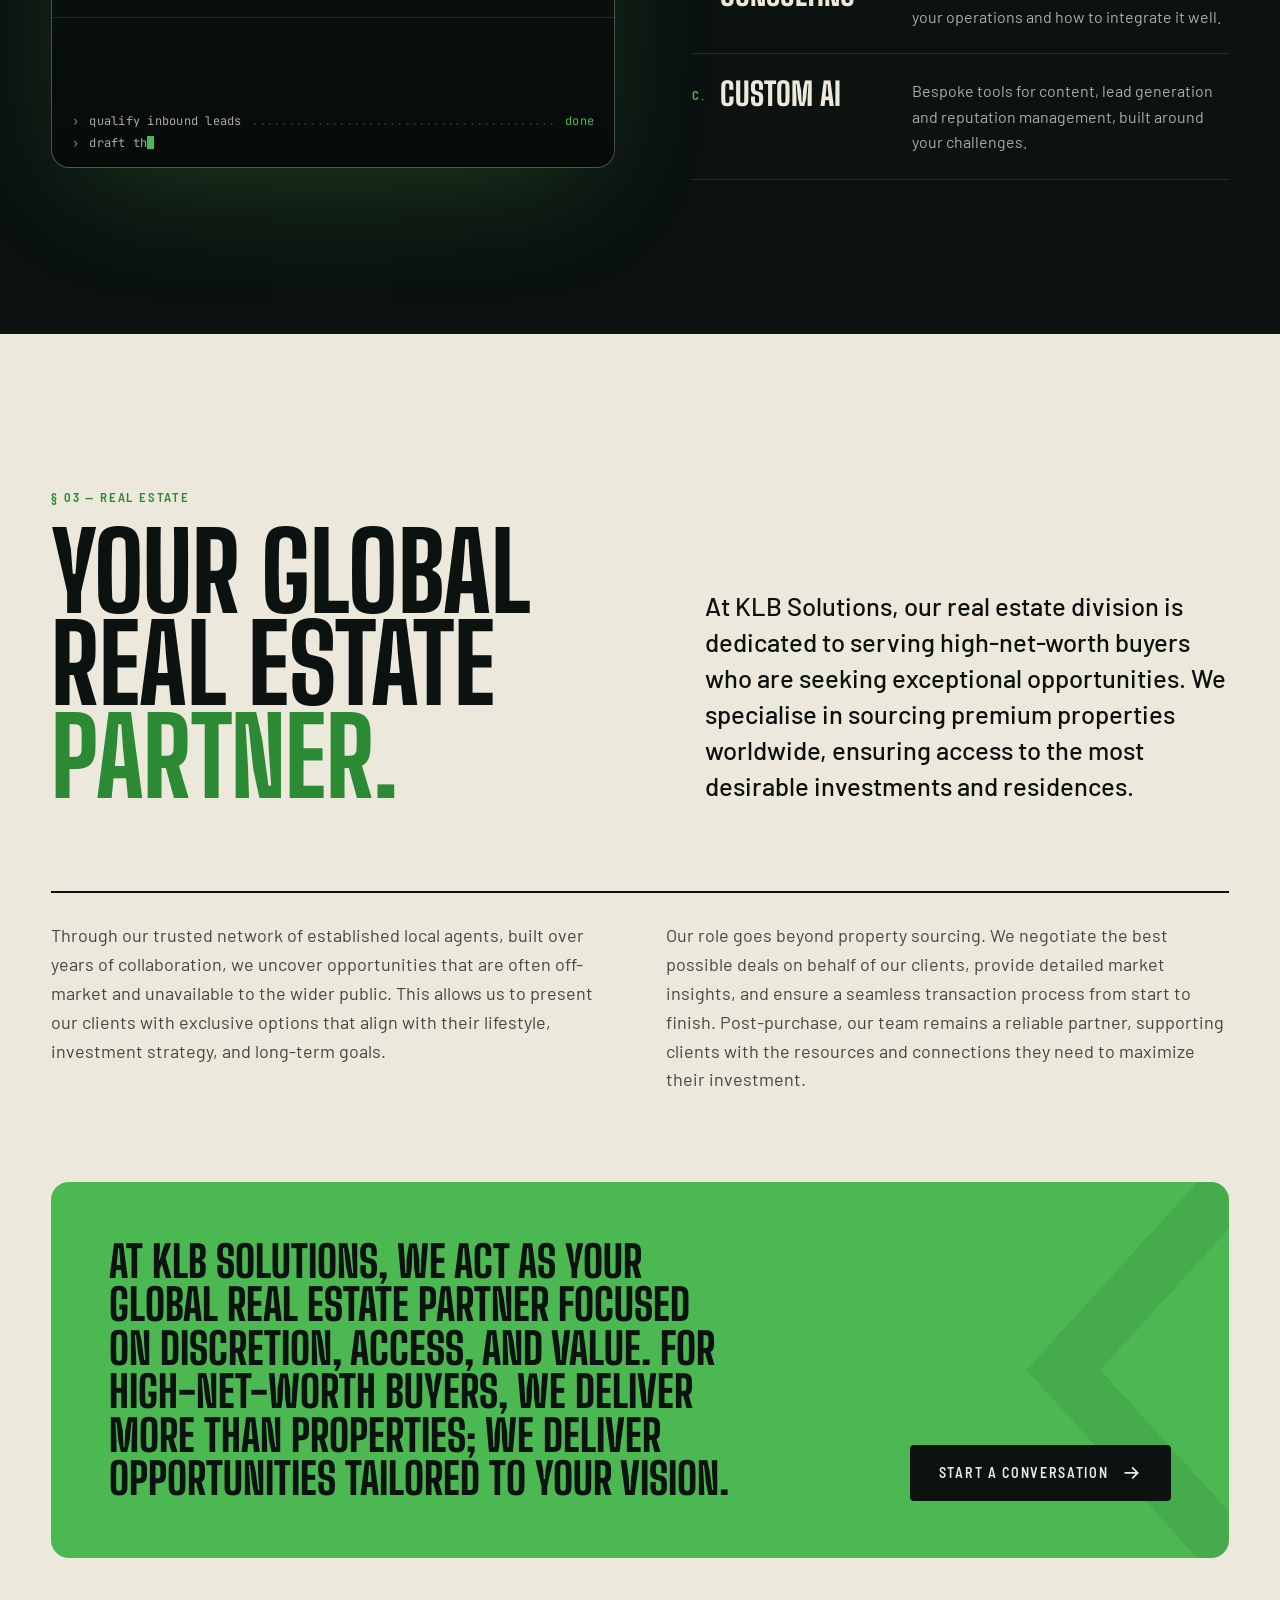
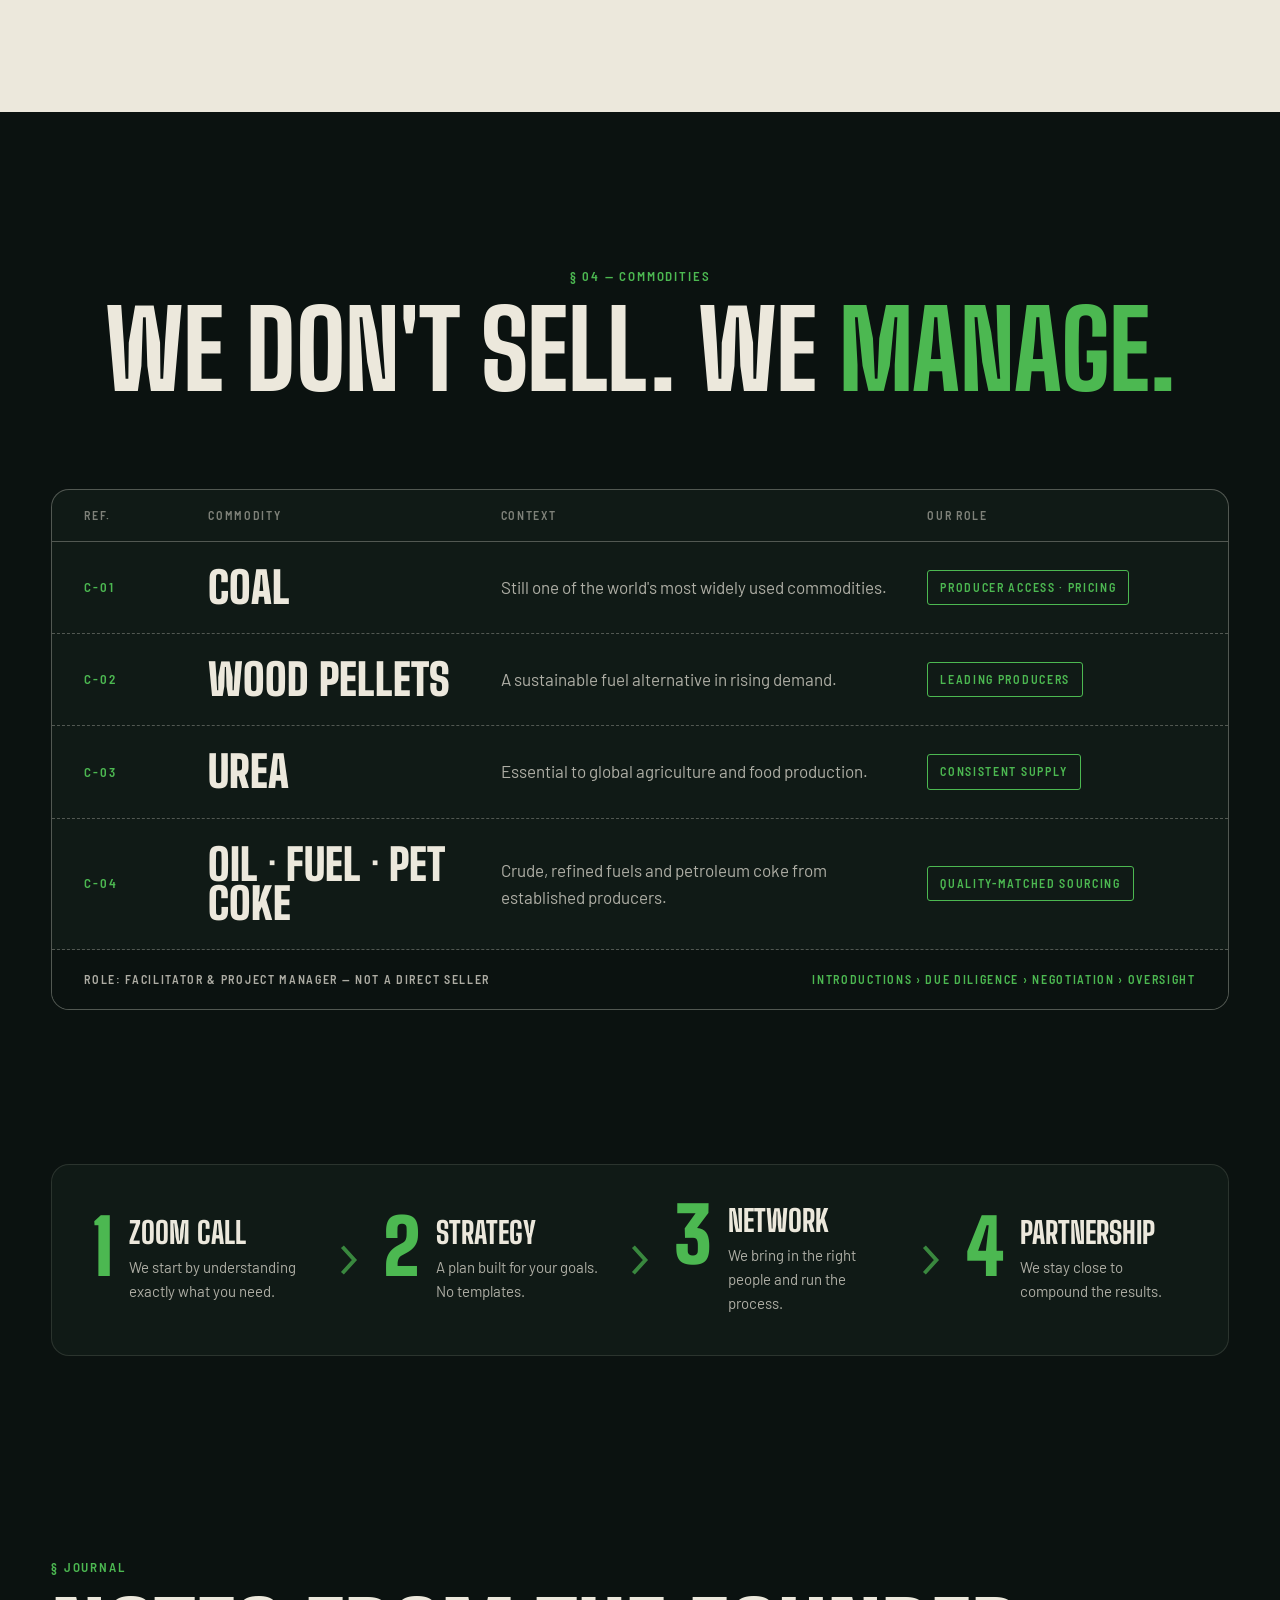
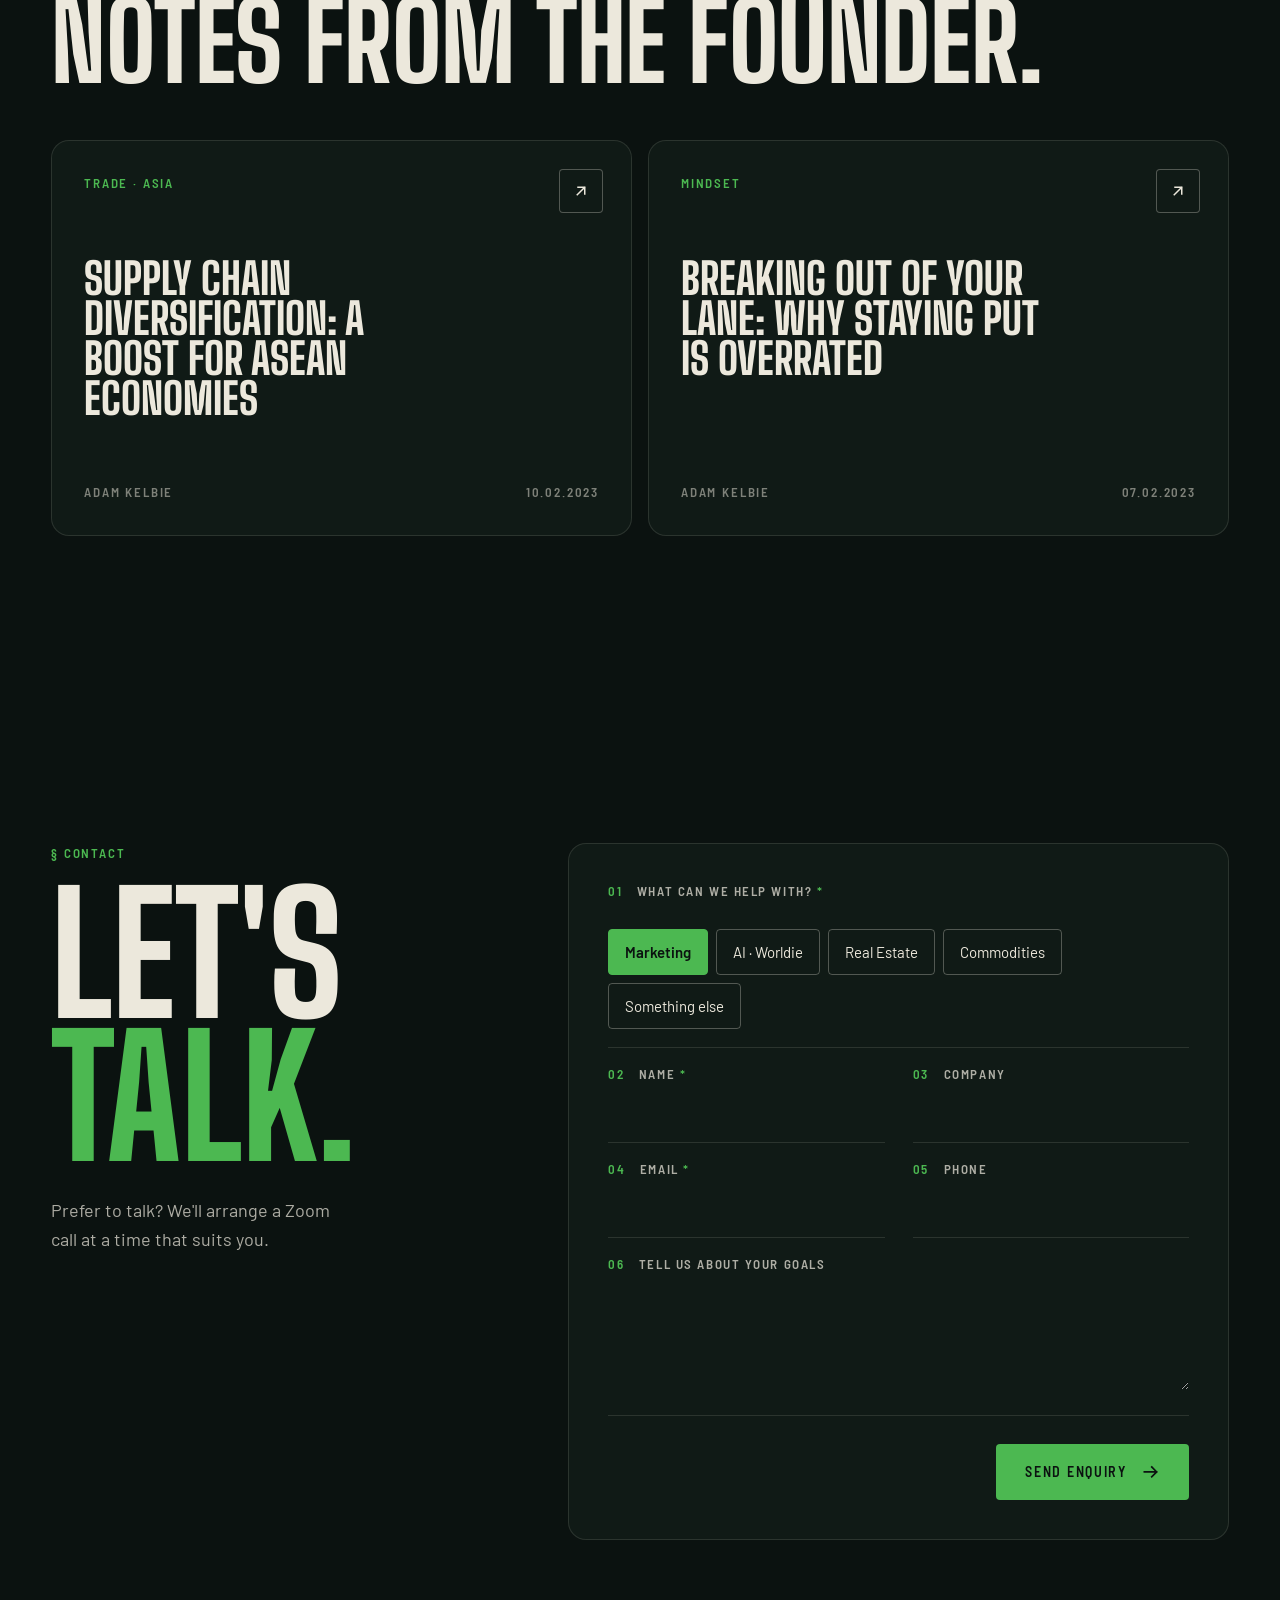
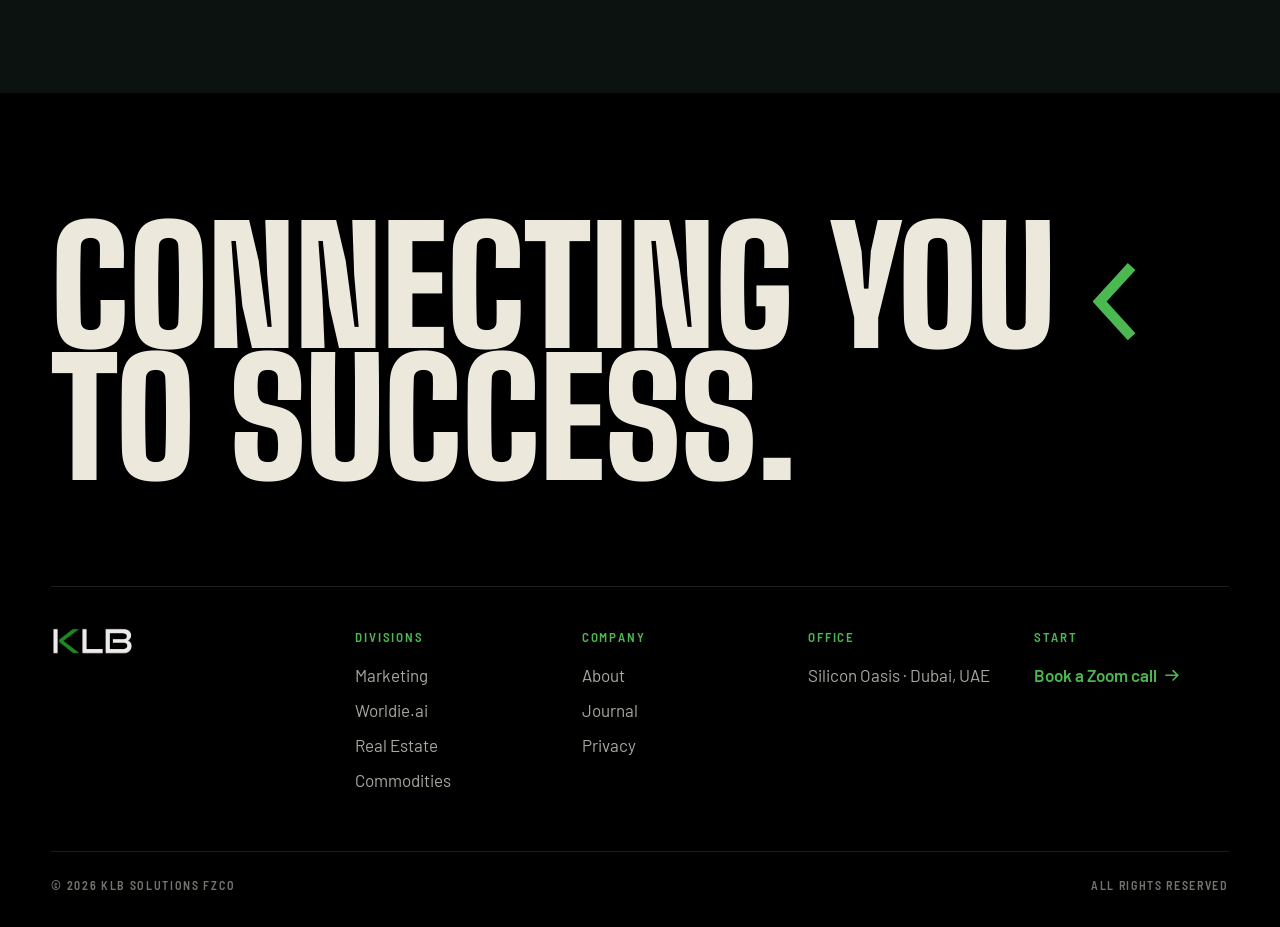
==== commit d142fabf: "Fix Network chart animation on iPhone Safari, unclip compass, keep footer arrow inline Co-Authored-B" ====
--- a/index.html
+++ b/index.html
@@ -25,7 +25,7 @@
   <link rel="preconnect" href="https://fonts.googleapis.com">
   <link rel="preconnect" href="https://fonts.gstatic.com" crossorigin>
   <link href="https://fonts.googleapis.com/css2?family=Big+Shoulders+Display:wght@500;700;800;900&family=Barlow:wght@400;500;600&family=Barlow+Semi+Condensed:wght@500;600&family=JetBrains+Mono:wght@400;500&display=swap" rel="stylesheet">
-  <link rel="stylesheet" href="styles.css?v=3">
+  <link rel="stylesheet" href="styles.css?v=4">
 </head>
 <body>
 
@@ -215,7 +215,7 @@
       <p class="body-lg">Our edge is who we know. Years of relationships with agents, producers and partners let us open doors that stay closed to the public.</p>
     </div>
     <div class="radar-wrap">
-      <svg class="radar" id="radar" viewBox="0 0 600 600" role="img" aria-label="Range chart centred on Dubai with rings at 2,000, 4,000 and 6,000 km, showing routes to London and Singapore"></svg>
+      <svg class="radar" id="radar" viewBox="-24 -24 648 648" role="img" aria-label="Range chart centred on Dubai with rings at 2,000, 4,000 and 6,000 km, showing routes to London and Singapore"></svg>
     </div>
     <ol class="legend">
       <li><span class="mk mk-hq" aria-hidden="true"></span><span class="lg-place">Dubai</span><span class="lg-note mono">HQ · Silicon Oasis</span></li>
@@ -442,6 +442,6 @@
   </div>
 </footer>
 
-<script src="script.js?v=3" defer></script>
+<script src="script.js?v=4" defer></script>
 </body>
 </html>
--- a/styles.css
+++ b/styles.css
@@ -212,10 +212,7 @@
 .radar .marker circle { fill: var(--green); stroke: var(--bg-2); stroke-width: 3; }
 .radar .marker text { font: 700 13px var(--f-label); fill: var(--ink); text-anchor: middle; dominant-baseline: central; }
 .radar .hq { fill: var(--cream); }
-.radar .hq-halo { fill: var(--green); opacity: .25; transform-box: fill-box; transform-origin: center; animation: halo 2.4s var(--ease) infinite; }
-@keyframes halo { from { transform: scale(.6); opacity: .5; } to { transform: scale(3.4); opacity: 0; } }
-.radar .sweep { transform-origin: 300px 300px; animation: spin 7s linear infinite; }
-@keyframes spin { to { transform: rotate(360deg); } }
+.radar .hq-halo { fill: var(--green); opacity: .25; }
 
 .legend { margin-top: 56px; display: grid; grid-template-columns: repeat(4, 1fr); border-top: 1px solid var(--line-strong); }
 .legend li { display: grid; grid-template-columns: 28px 1fr; column-gap: 14px; row-gap: 4px; padding: 22px 20px 6px 0; }
@@ -359,7 +356,7 @@
 .foot-cols .label { margin-bottom: 14px; }
 .foot-cols ul { display: grid; gap: 8px; color: var(--text-soft); }
 .foot-cols a:hover { color: var(--green); }
-.foot-cta { color: var(--green); font-weight: 600; }
+.foot-cta { color: var(--green); font-weight: 600; display: inline-flex !important; align-items: center; gap: 6px; white-space: nowrap; }
 .fine-print { display: flex; justify-content: space-between; gap: 16px; color: var(--muted); border-top: 1px solid var(--line); padding-top: 24px; font-size: 12px; }
 
 /* Reveal ----------------------------------------------------------------- */
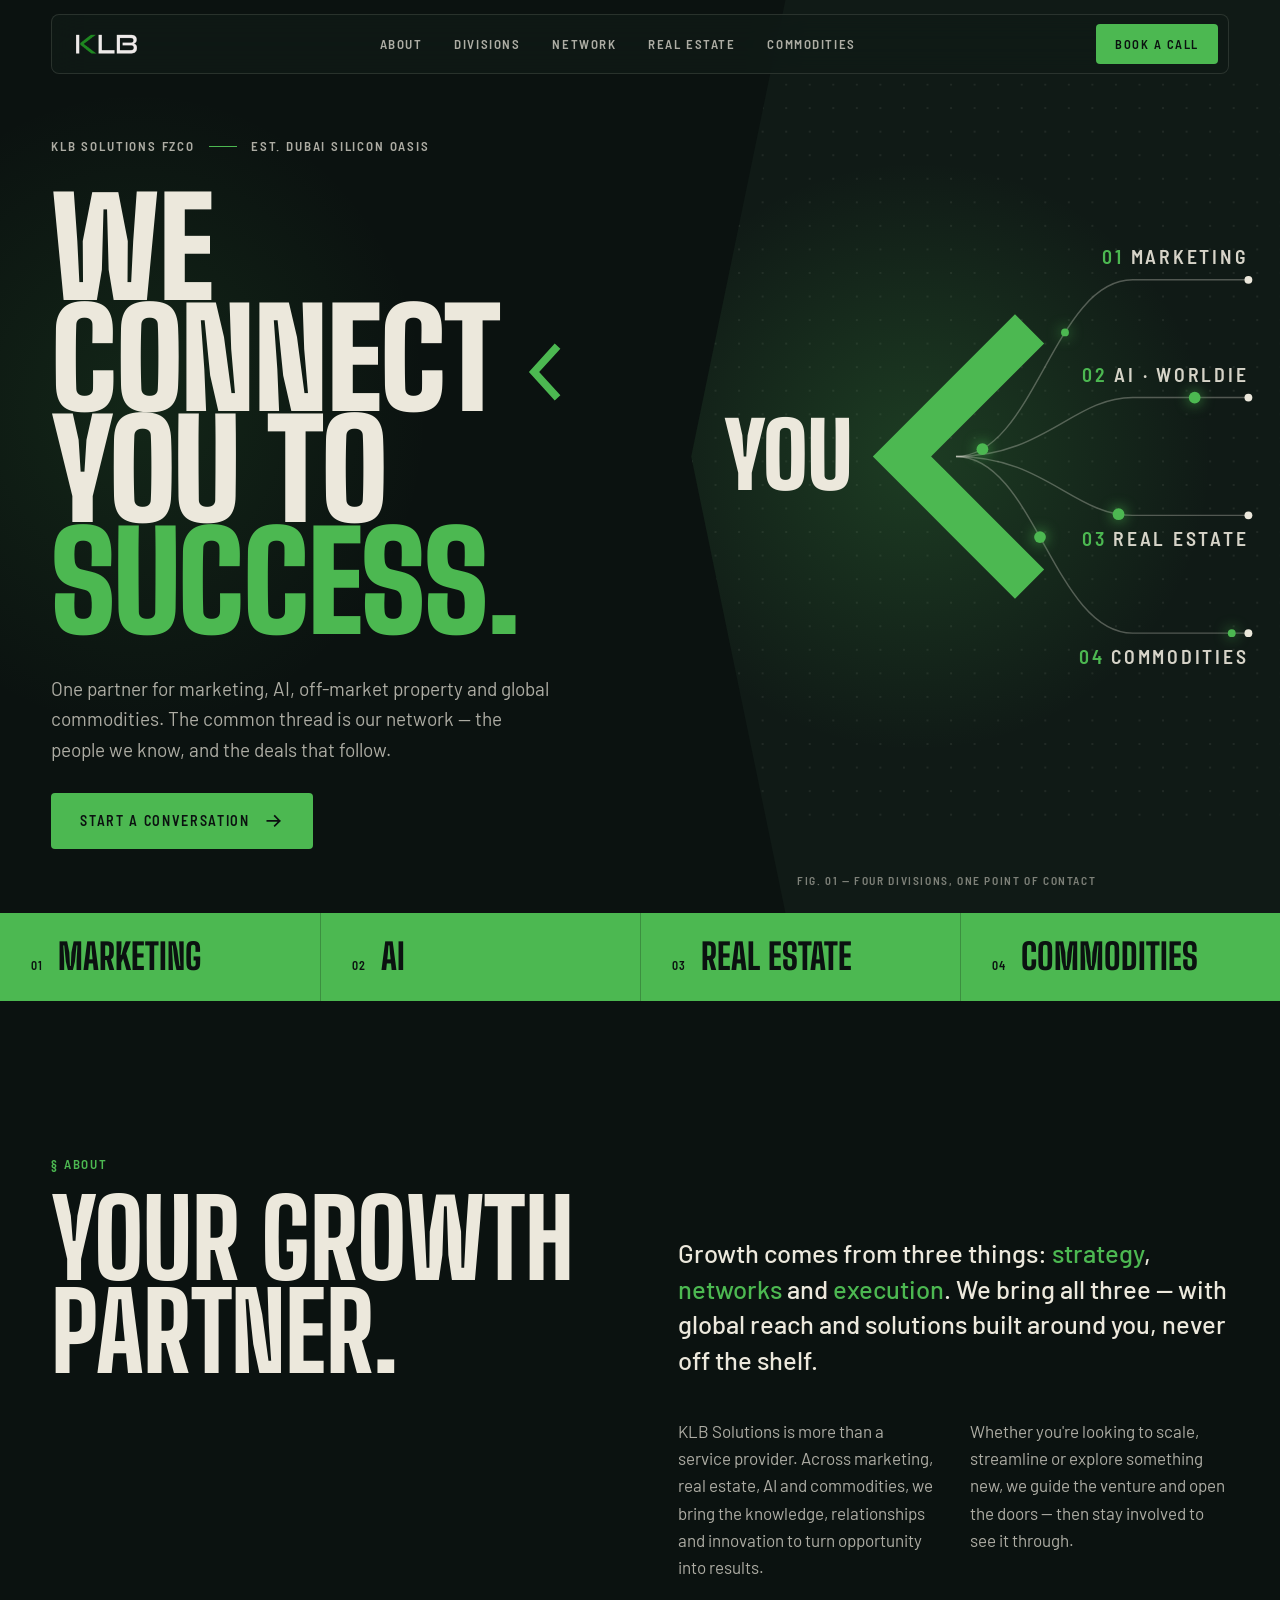
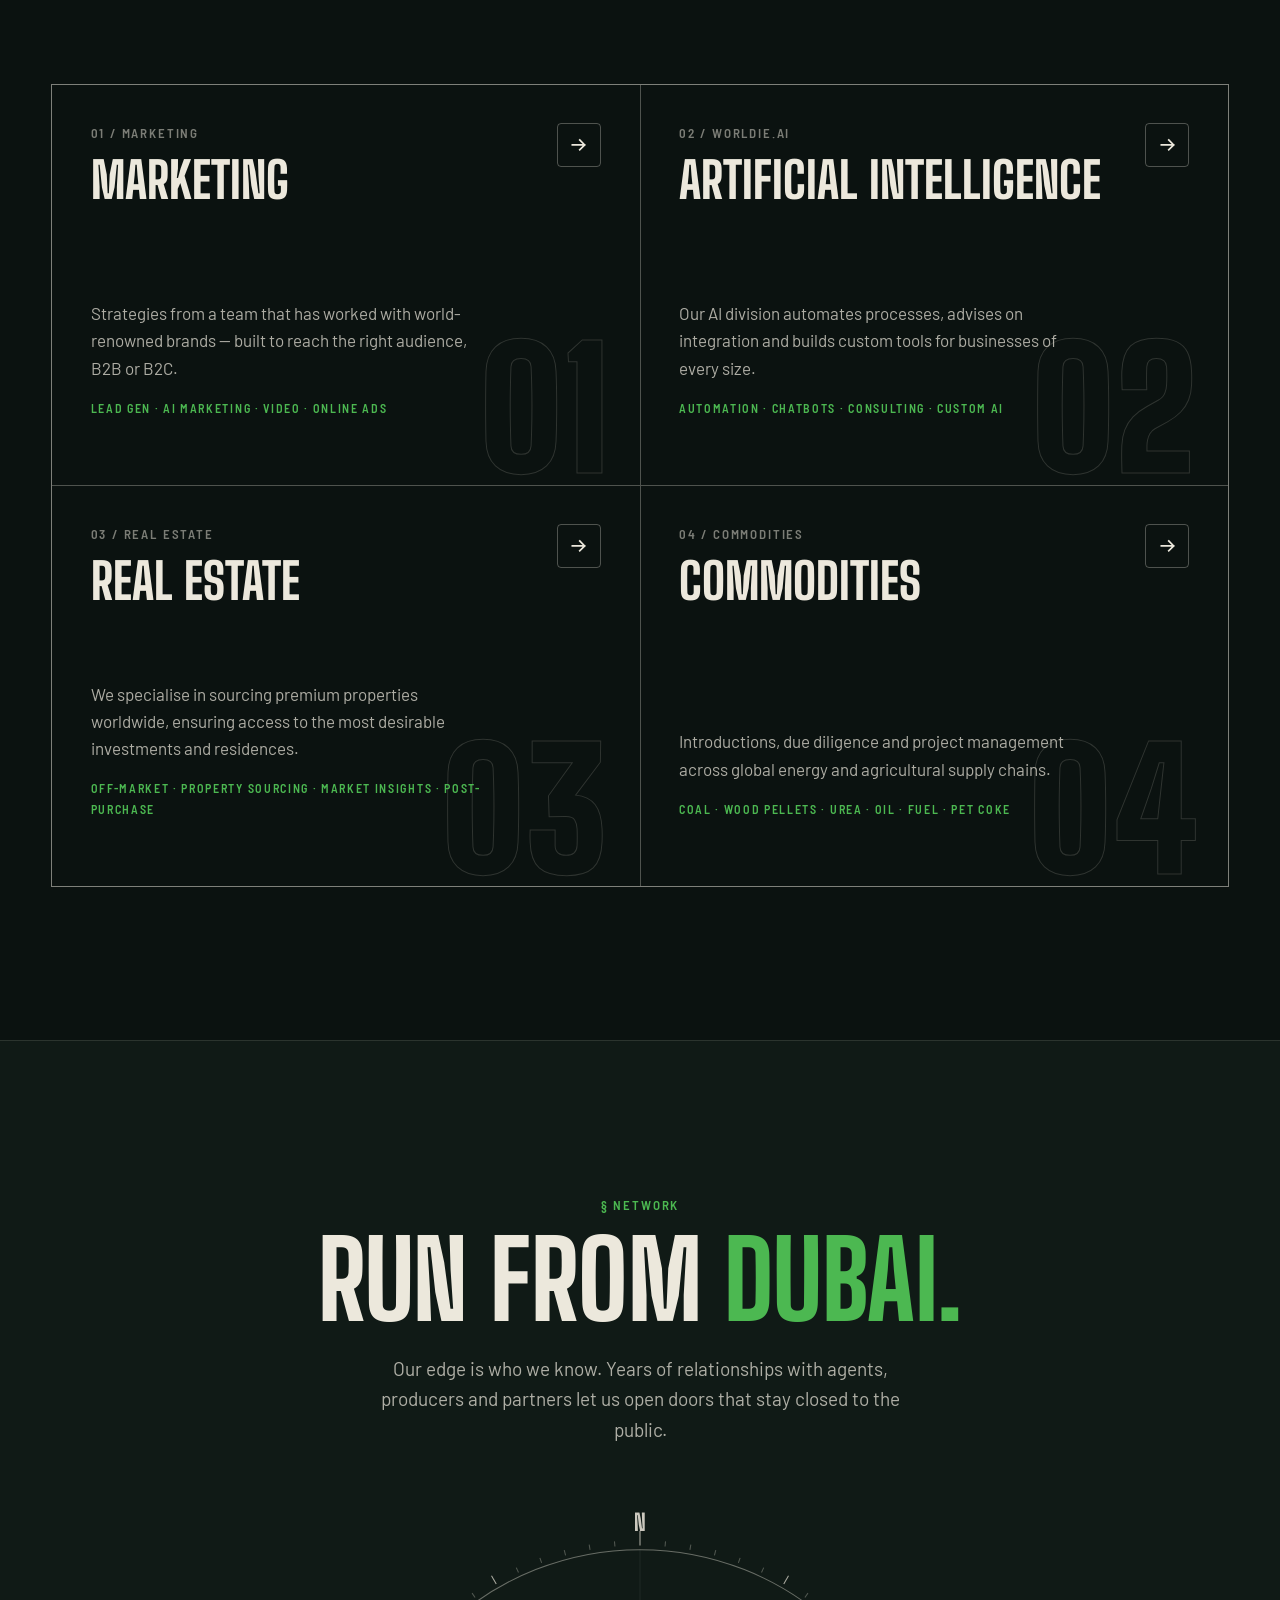
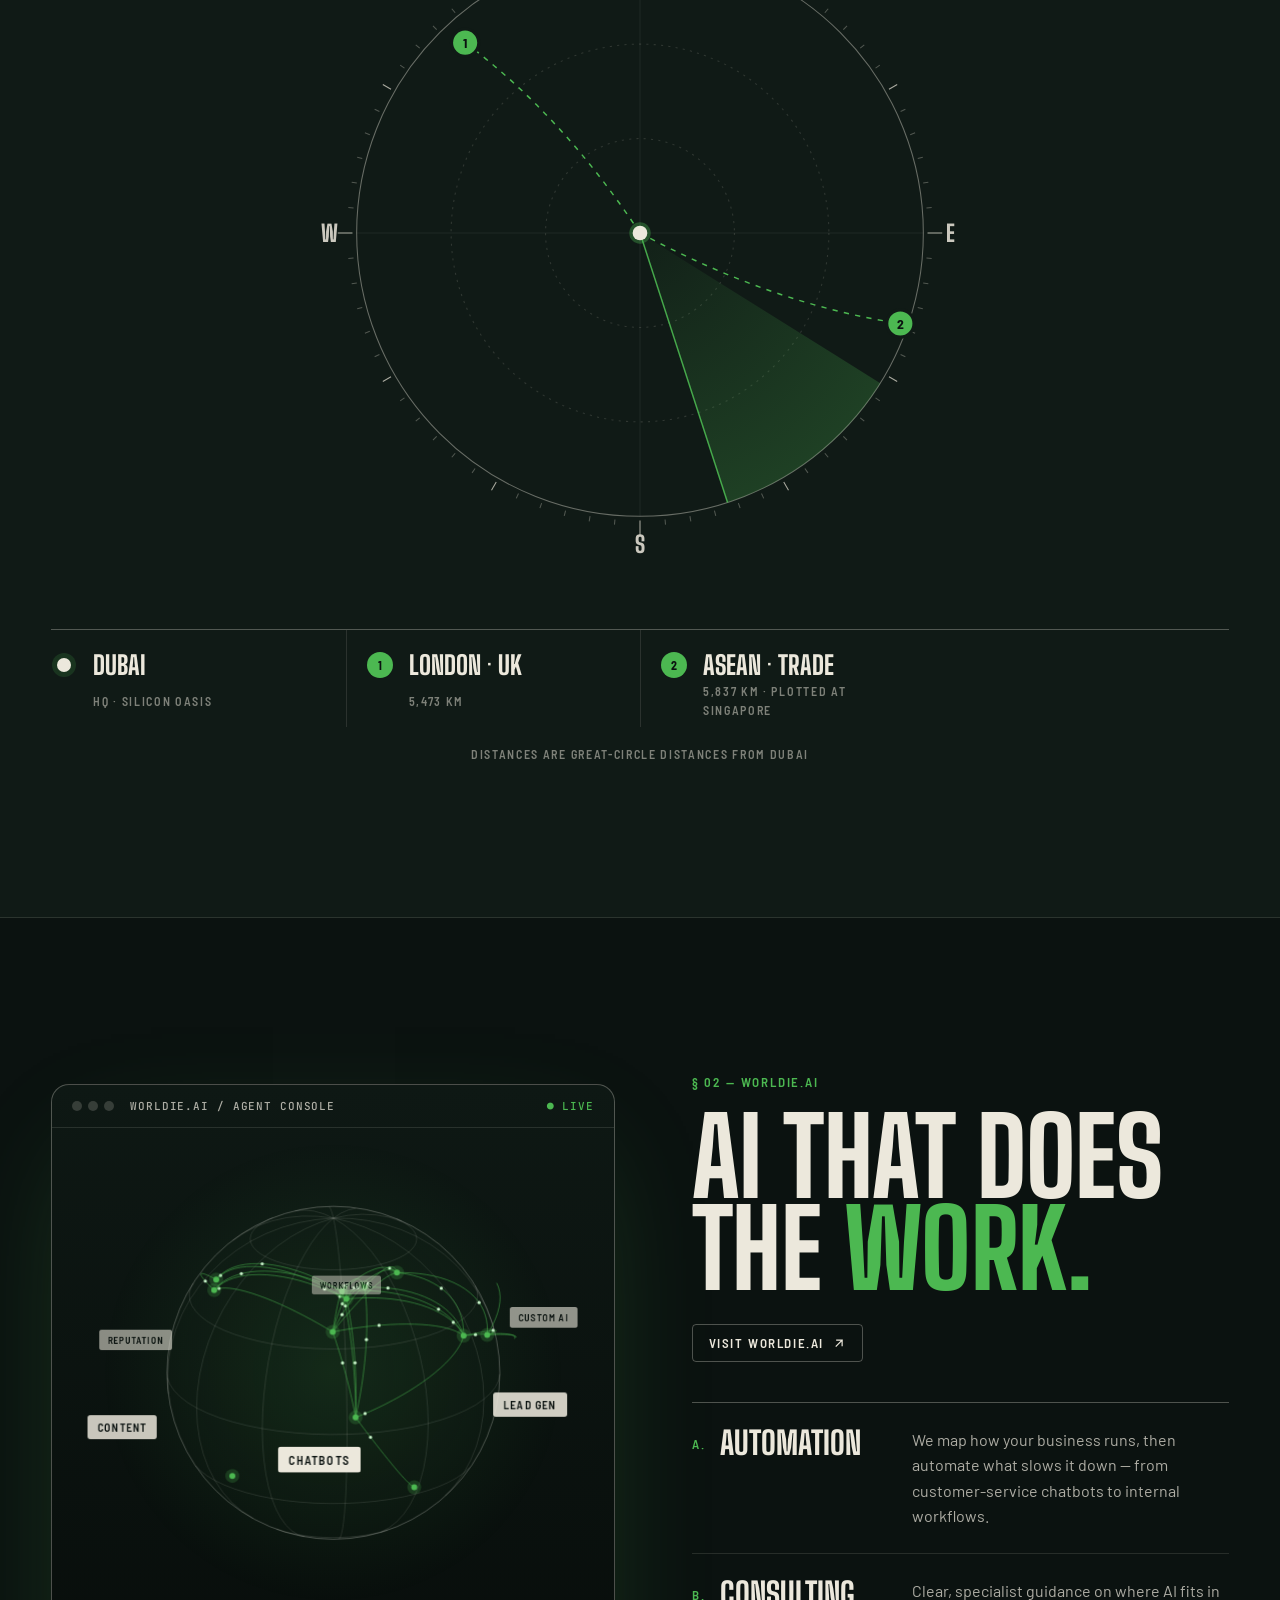
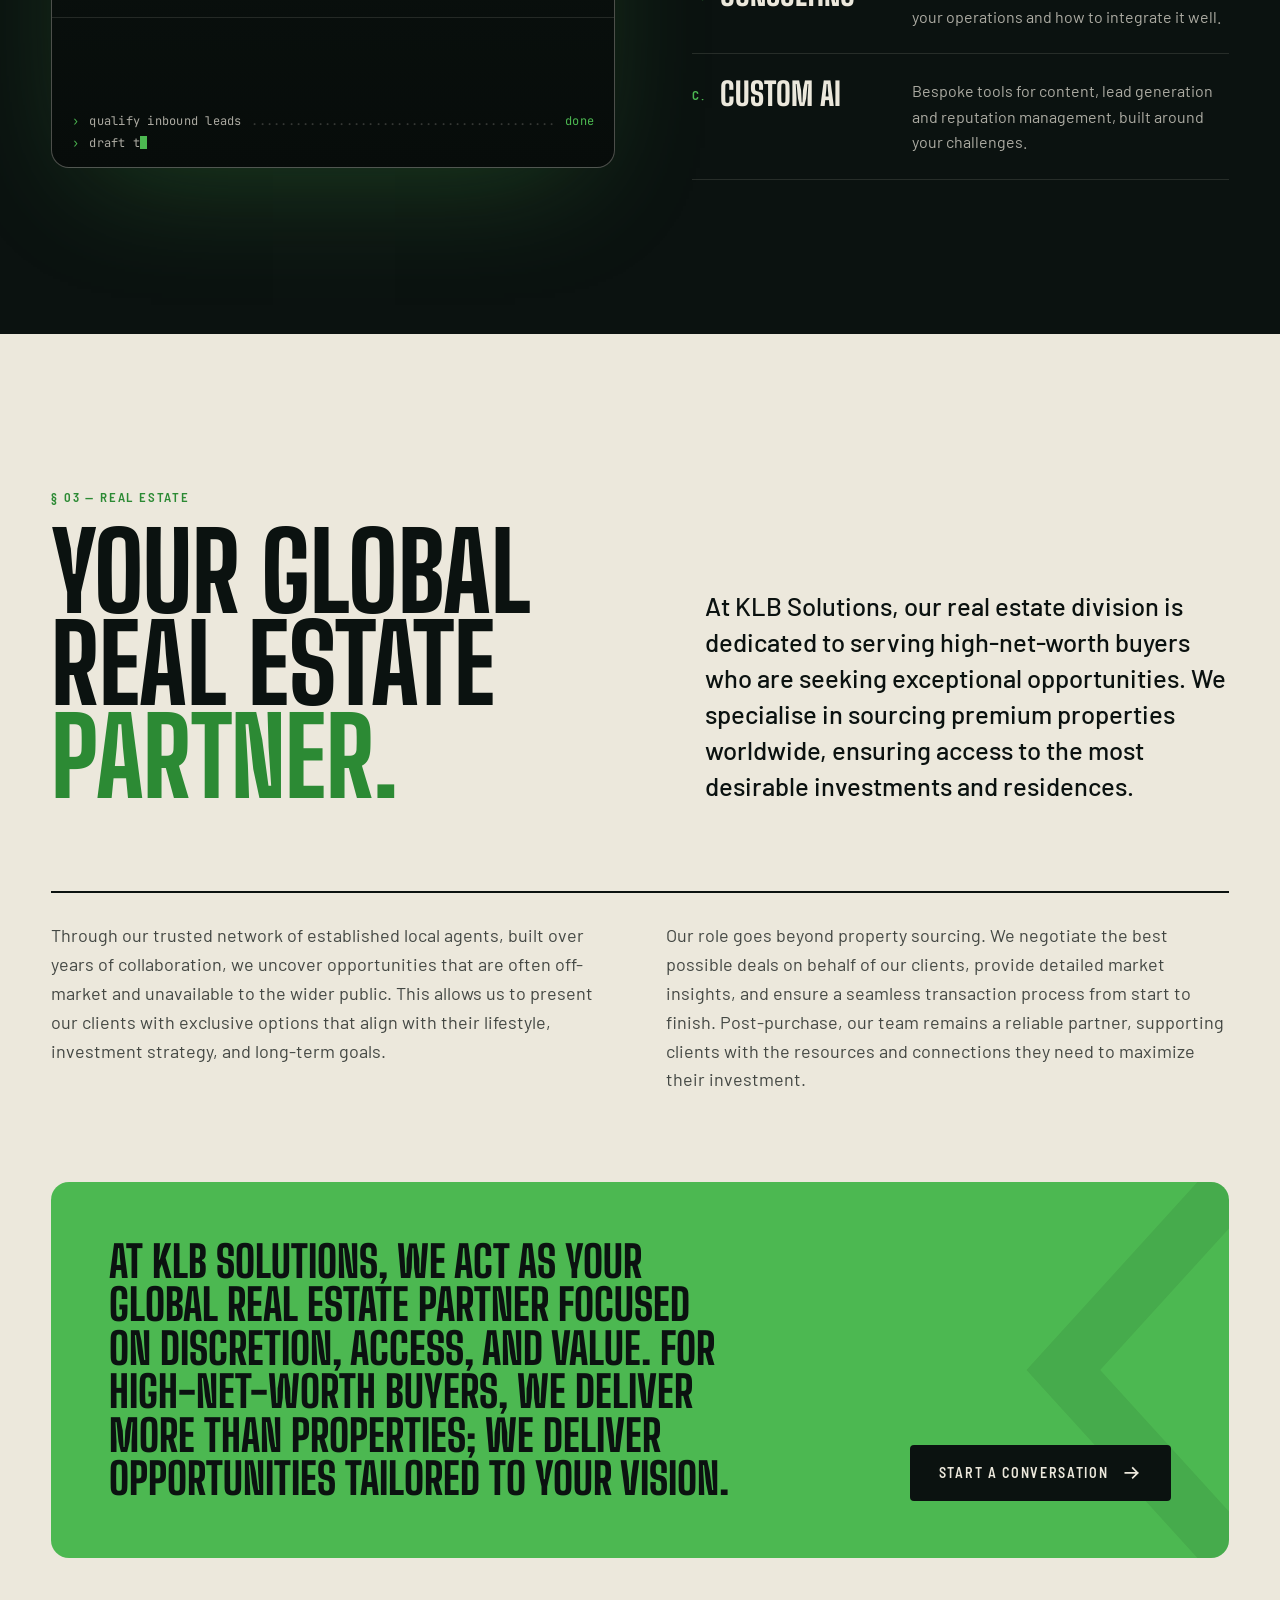
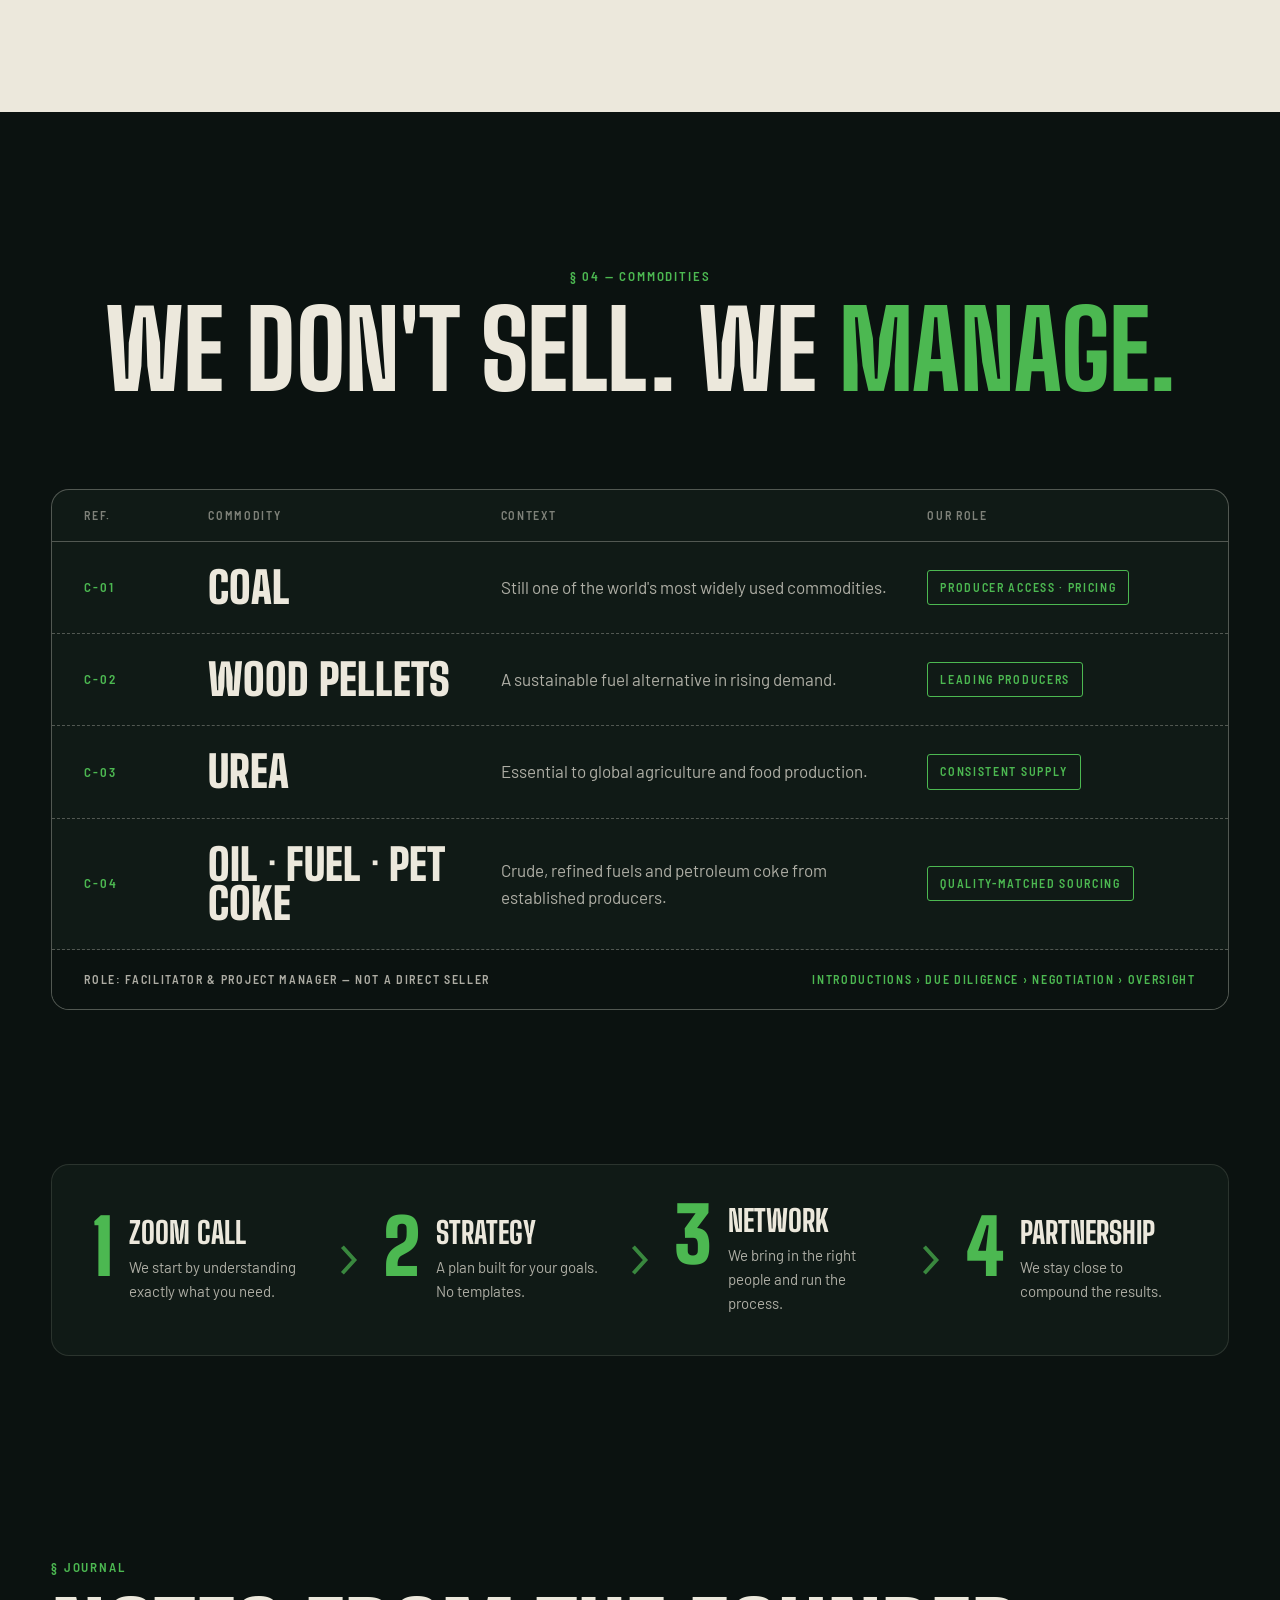
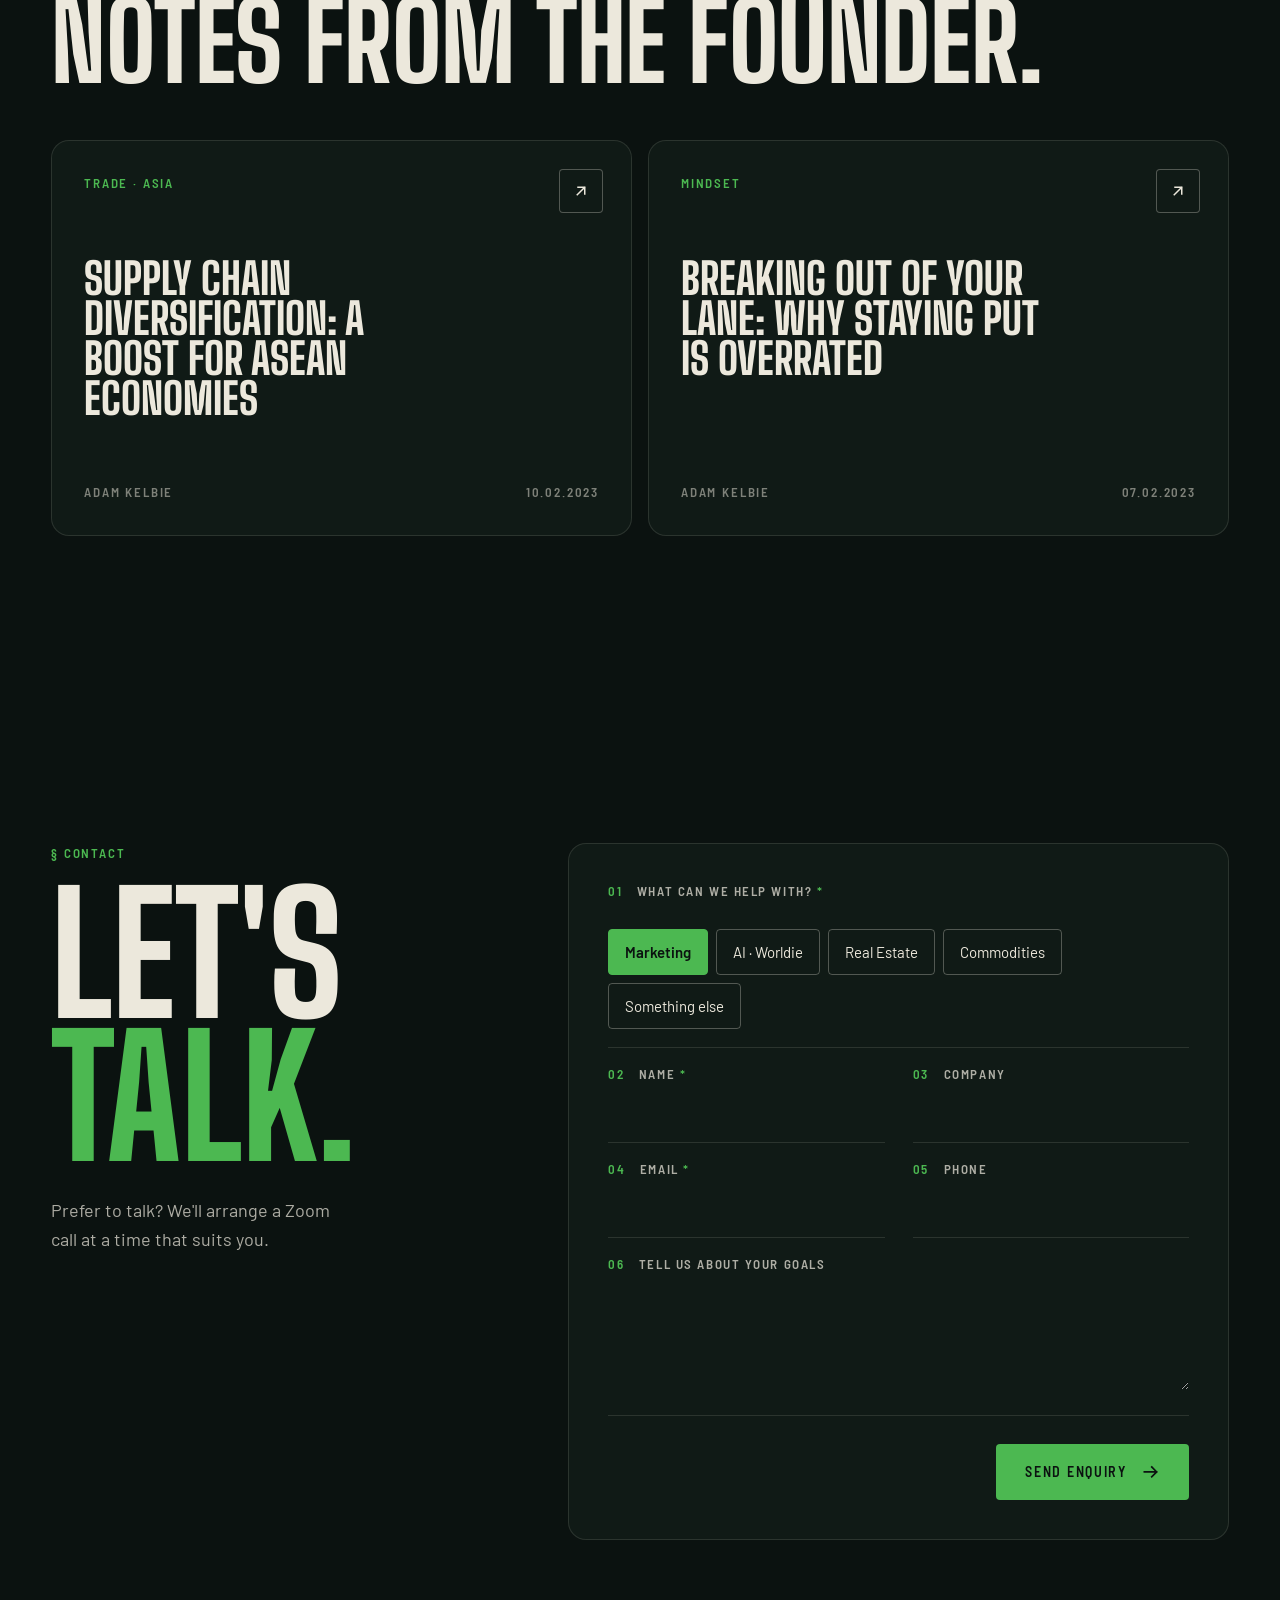
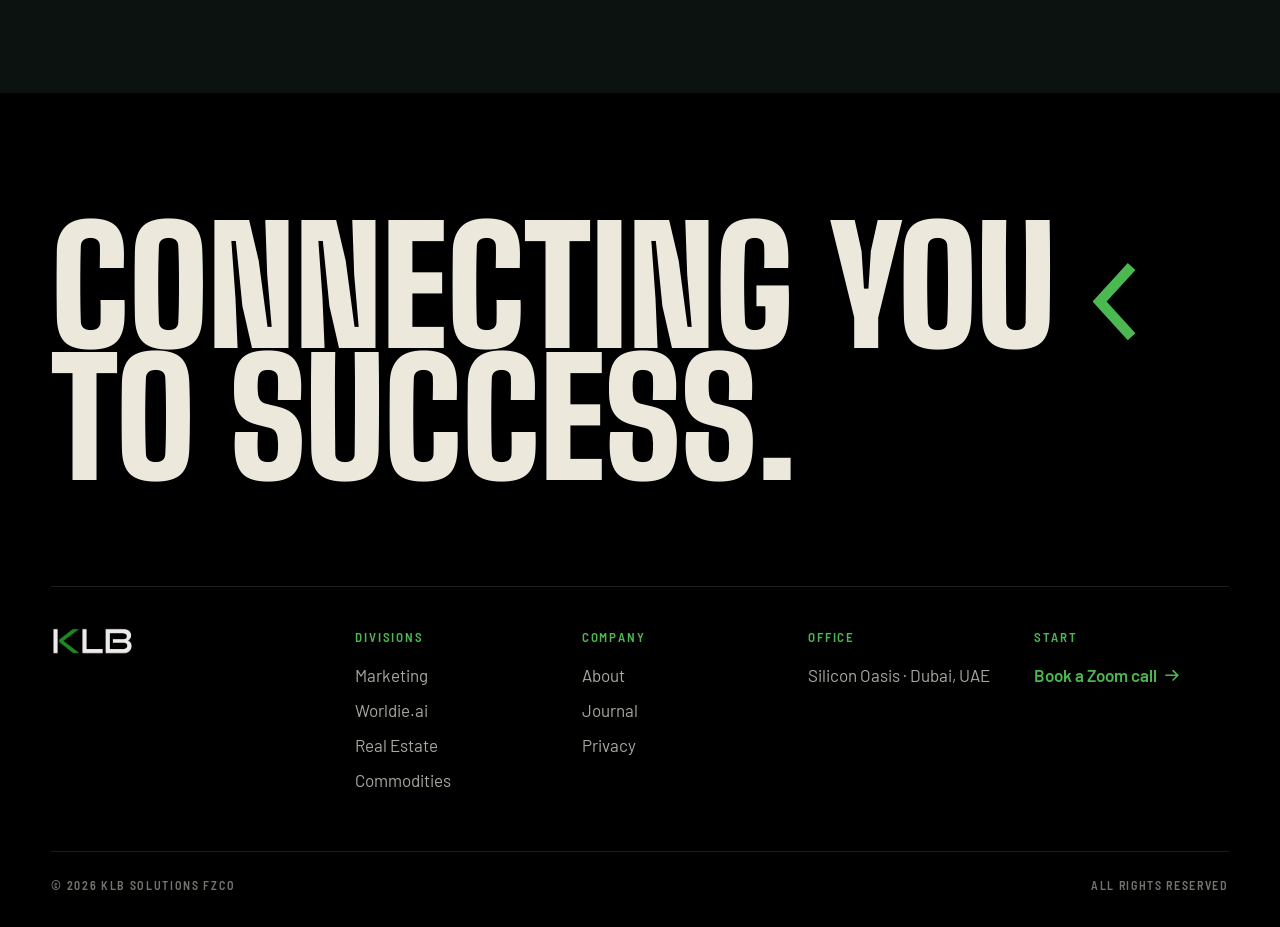
==== commit 855f03a4: "Hide hero graphic on phones Co-Authored-By: Claude Opus 5.5 <noreply@anthropic.com>" ====
--- a/index.html
+++ b/index.html
@@ -25,7 +25,7 @@
   <link rel="preconnect" href="https://fonts.googleapis.com">
   <link rel="preconnect" href="https://fonts.gstatic.com" crossorigin>
   <link href="https://fonts.googleapis.com/css2?family=Big+Shoulders+Display:wght@500;700;800;900&family=Barlow:wght@400;500;600&family=Barlow+Semi+Condensed:wght@500;600&family=JetBrains+Mono:wght@400;500&display=swap" rel="stylesheet">
-  <link rel="stylesheet" href="styles.css?v=4">
+  <link rel="stylesheet" href="styles.css?v=5">
 </head>
 <body>
 
--- a/styles.css
+++ b/styles.css
@@ -414,6 +414,7 @@
 }
 
 @media (max-width: 700px) {
+  .hero-fig { display: none; }
   :root { --header-h: 76px; }
   .site-header { top: 10px; }
   .header-pill { height: 54px; }
